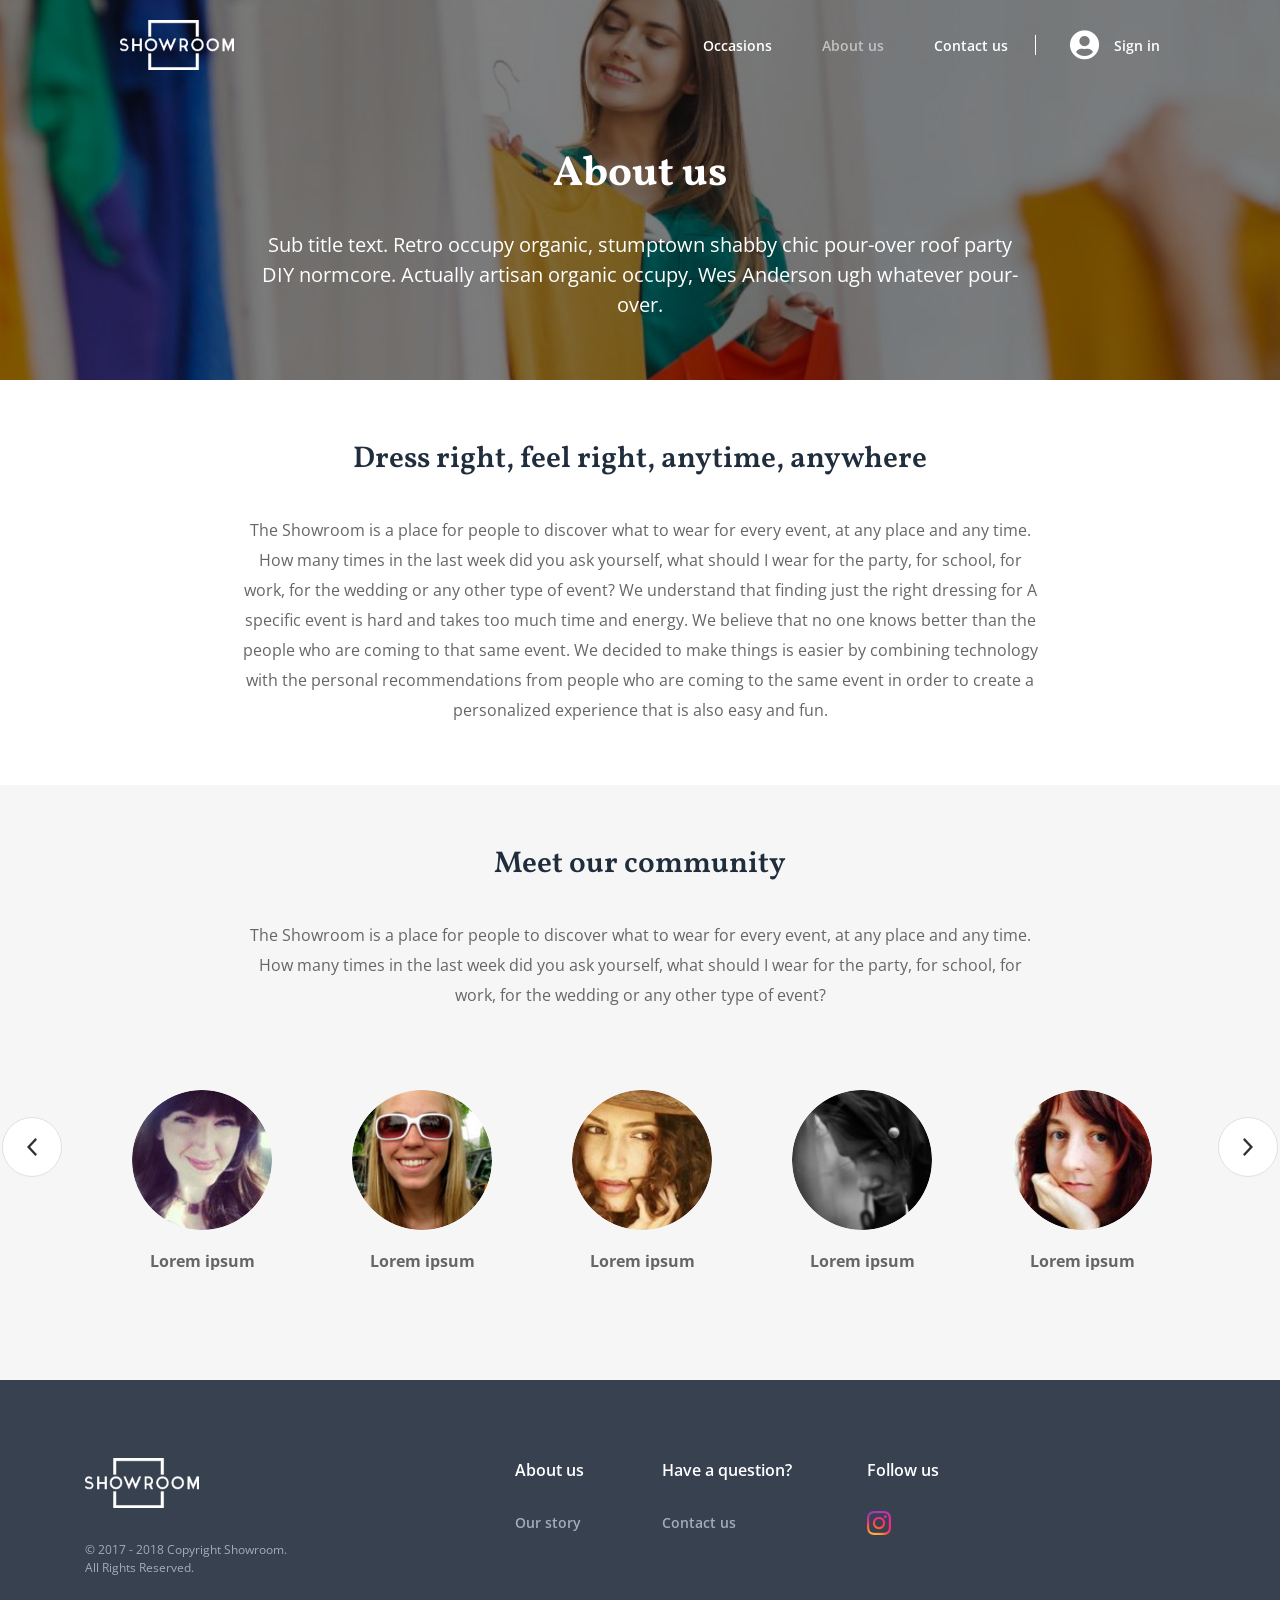
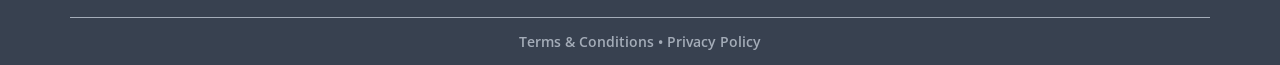
==== app/about_us.html @ cefbdde0 "sign in" ====
<!DOCTYPE html>
<html xmlns="http://www.w3.org/1999/xhtml">
<head>
	<meta http-equiv="Content-Type" content="text/html; charset=utf-8" />
	<meta name="format-detection" content="telephone=no">
	<meta name="viewport" content="width=device-width, initial-scale=1, user-scalable=no, maximum-scale=1">
	<title>Main</title>
	<meta name='description' content="" />
	<meta name="keywords" content="" />
	<link rel="icon" type="image/x-icon" href="favicon.ico" />
	<link rel="stylesheet" href="https://use.fontawesome.com/releases/v5.2.0/css/all.css" integrity="sha384-hWVjflwFxL6sNzntih27bfxkr27PmbbK/iSvJ+a4+0owXq79v+lsFkW54bOGbiDQ" crossorigin="anonymous">
	<link rel="stylesheet" type="text/css" href="css/style.css" />	
</head>
<body>


	<div class="wrapper">

		<!-- NAVBAR
        ================================================== -->
		<nav class="navbar navbar-default navbar-fixed navbar-transparent white bootsnav">
			<div class="container">
				<div class="login">
					<a href="#" data-toggle="modal" data-target="#login">
						<i class="fa fa-user-circle"></i> Sign in
					</a>
				</div>
				<div class="navbar-header">
					<button type="button" class="navbar-toggle" data-toggle="collapse" data-target="#navbar-menu">
						<i class="fas fa-bars"></i>
					</button>
					<div class="logo">
						<a href="index.html">
							<img class="logo logo-display" src="img/logo_white.png" alt="">
							<img class="logo logo-scrolled" src="img/logo_black.png" alt="">
						</a>
					</div>
				</div><!-- //.navbar-header -->
				<div class="navbar-collapse collapse" id="navbar-menu">
					<ul class="nav navbar-nav navbar-right" data-in="fadeIn" data-out="fadeOut">
						<li><a href="occasions.html">Occasions</a></li>
						<!--li><a href="#">Blog</a></li-->
						<li class="active"><a href="about_us.html">About us</a></li>
						<li><a href="#">Contact us</a></li>
					</ul>
				</div>

			</div><!--//.container -->

		</nav>


		<!-- HERO
  		================================================== -->
		<section class="hero-image" style="background-image: url(img/about_us.png);">
			<div class="container">
				<div class="row">
					<div class="col-md-12">
						<div class="page-title">About us</div>
						<div class="subtitle">Sub title text. Retro occupy organic, stumptown shabby chic pour-over roof party DIY normcore. Actually artisan organic occupy, Wes Anderson ugh whatever pour-over.</div>
					</div>
				</div><!-- row -->
			</div><!-- container -->
		</section>


		<!-- PLAIN TEXT
  		================================================== -->
		<section class="text-section bg-w">

			<div class="container">
				<div class="row">
					<div class="col-sm-12">
						<div class="section-wrapper">

							<h2 class="section-title">
								Dress right, feel right, anytime, anywhere
							</h2>
							<div class="section-content">
								<p>The Showroom is a place for people to discover what to wear for every event, at any place and any time. How many times in the last week did you ask yourself, what should I wear for the party, for school, for work, for the wedding or any other type of event? We understand that finding just the right dressing for A specific event is hard and takes too much time and energy. We believe that no one knows better than the people who are coming to that same event. We decided to make things is easier by combining technology with the personal recommendations from people who are coming to the same event in order to create a personalized experience that is also easy and fun. </p>
							</div>
						</div><!-- //.section-wrapper -->
					</div>
				</div><!-- row -->
			</div><!-- container -->

		</section>


		<!-- COMMUNITY
  		================================================== -->
		<section class="community-section">

			<div class="container">
				<div class="row">
					<div class="col-sm-12">
						<div class="section-wrapper">

							<h2 class="section-title">
								Meet our community
							</h2>
							<div class="section-content">
								<div class="text-block">The Showroom is a place for people to discover what to wear for every event, at any place and any time. How many times in the last week did you ask yourself, what should I wear for the party, for school, for work, for the wedding or any other type of event?</div>
								<div class="community-slider">
									<div>
										<div class="community-image">
											<a href="#"><img src="img/1@2x.jpg" alt="" /></a>
										</div>
										<div class="community-title"><a href="#">Lorem ipsum</a></div>
									</div>

									<div>
										<div class="community-image">
											<a href="#"><img src="img/2@2x.jpg" alt="" /></a>
										</div>
										<div class="community-title"><a href="#">Lorem ipsum</a></div>
									</div>

									<div>
										<div class="community-image">
											<a href="#"><img src="img/3@2x.jpg" alt="" /></a>
										</div>
										<div class="community-title"><a href="#">Lorem ipsum</a></div>
									</div>

									<div>
										<div class="community-image">
											<a href="#"><img src="img/4@2x.jpg" alt="" /></a>
										</div>
										<div class="community-title"><a href="#">Lorem ipsum</a></div>
									</div>

									<div>
										<div class="community-image">
											<a href="#"><img src="img/5@2x.jpg" alt="" /></a>
										</div>
										<div class="community-title"><a href="#">Lorem ipsum</a></div>
									</div>

									<div>
										<div class="community-image">
											<a href="#"><img src="img/5@2x.jpg" alt="" /></a>
										</div>
										<div class="community-title"><a href="#">Lorem ipsum</a></div>
									</div>

								</div><!-- //.community-slider -->
							</div><!-- //.section-content -->
						</div><!-- //.section-wrapper -->
					</div>
				</div><!-- row -->
			</div><!-- container -->

		</section>



		<footer>
			<div class="footer-main">
				<div class="container">
					<div class="row">
						<div class="col-xs-12 col-md-4">
							<div class="widget wrapper">
								<div class="logo">
									<a href="index.html">
										<img class="logo" src="img/logo_white.png" alt="">
									</a>
								</div>
								<div class="footer-copyright">
									© 2017 - 2018 Copyright Showroom.<br />
									All Rights Reserved.
								</div>
							</div>
						</div>

						<div class="col-xs-6 col-md-2">
							<div class="widget widget-links">
								<div class="widget-title">About us</div>
								<ul>
									<li><a href="#">Our story</a></li>
									<!--li><a href="#">Blog</a></li-->
								</ul>
							</div>
						</div>

						<div class="col-xs-6 col-md-3">
							<div class="widget widget-links">
								<div class="widget-title">Have a question?</div>
								<ul>
									<li><a href="#">Contact us</a></li>
								</ul>
							</div>
						</div>

						<!--div class="col-xs-6 col-md-3">
							<div class="widget widget-links">
								<div class="widget-title">Partner with us</div>
								<ul>
									<li><a href="#">Production professionals</a></li>
									<li><a href="#">Fashion Influencers</a></li>
								</ul>
							</div>
						</div-->

						<div class="col-xs-6 col-md-2">
							<div class="widget">
								<div class="widget-title">Follow us</div>
								<div class="social">
									<a href="https://www.instagram.com/theshowroomofficial" class="instagram" title="Instagram" target="_blank"></a>
								</div>
							</div>
						</div>

					</div><!-- //.row -->
				</div><!-- //.container -->
			</div><!-- //.footer-main -->

			<div class="footer-lower">
				<div class="container">
					<div class="row">
						<a href="#">Terms & Conditions</a>  •  <a href="#">Privacy Policy</a>
					</div>
				</div>
			</div><!-- //.footer-copyright -->

		</footer>


	</div><!--//.wrapper -->



	<div class="modal fade" id="login" tabindex="-1" role="dialog" aria-labelledby="myModalLabel">
		<div class="modal-dialog" role="document">
			<div class="modal-content">
				<div class="modal-header">
					<button type="button" class="close" data-dismiss="modal" aria-label="Close"><span aria-hidden="true">&times;</span></button>
					<img class="logo" src="img/logo_black.png" alt="">
				</div>
				<div class="modal-body">
					<div class="modal-title">Sign in Showroom</div>
					<div class="social-links">
						<a href="#" class="social-login btn-instagram">
							<span class="social-icon"></span>
							Continue with Instagram
							<!--span class="user-avatar">
								<img alt="" src="https://www.shareicon.net/avatar-male-person-user-old-mature-man-106425/data/128x128/2015/09/24/106425_man_512x512.png" />
							</span-->
						</a>
						<a href="#" class="social-login btn-facebook">
							<span class="social-icon"><i class="fab fa-facebook-square"></i></span>
							Continue with Facebook
							<!--span class="user-avatar">
								<img alt="" src="https://www.shareicon.net/avatar-male-person-user-old-mature-man-106425/data/128x128/2015/09/24/106425_man_512x512.png" />
							</span-->
						</a>
						<a href="#" class="social-login btn-google">
							<span class="social-icon"></span>
							Continue with Google
							<!--span class="user-avatar">

							</span-->
						</a>
					</div>
				</div>
				<div class="modal-footer">
					By logging in I agree to Showroom <a href="#">Terms of Service</a> & <a href="#">Privacy Policy</a>
				</div>
			</div><!-- //.modal-content -->
		</div><!-- //.modal-dialog -->
	</div><!-- //.modal -->









	<script src="js/components/jquery.min.js"></script>


	<!--== Javascript Plugins ==-->
	<script src="js/components/bootsnav.js" ></script>
	<script src="js/components/plugins.js"></script>

	<!--
	<script src="js/components/master.js"></script>
	<script src="js/components/smoothscroll.js"></script>
	<script src="js/components/jquery.fancybox.js" ></script>
	<script src="js/components/jquery.formstyler.js" ></script>
	<script src="js/components/slick.js" ></script>
	<script src="js/components/jquery.mCustomScrollbar.js" ></script>
	-->
	<script src="js/custom.js" ></script>
</body>
</html>
---- app/css/style.css ----
/* colors */
/* main variables */
/*! Bootstrap v3.3.5 (http://getbootstrap.com) Copyright 2011-2015 Twitter, Inc. Licensed under MIT (https://github.com/twbs/bootstrap/blob/master/LICENSE) */
/*! Generated using the Bootstrap Customizer (http://getbootstrap.com/customize/?id=e038e098e002ebaab11e) Config saved to config.json and https://gist.github.com/e038e098e002ebaab11e */
/*! Bootstrap v3.3.5 (http://getbootstrap.com) Copyright 2011-2015 Twitter, Inc. Licensed under MIT (https://github.com/twbs/bootstrap/blob/master/LICENSE) */
/*! normalize.css v3.0.3 | MIT License | github.com/necolas/normalize.css */
@import url("https://fonts.googleapis.com/css?family=Open+Sans:400,600,700|Roboto:400,500|Vollkorn:400,600,700");
html { font-family: sans-serif; -ms-text-size-adjust: 100%; -webkit-text-size-adjust: 100%; }

body { margin: 0; }

article, aside, details, figcaption, figure, footer, header, hgroup, main, menu, nav, section, summary { display: block; }

audio, canvas, progress, video { display: inline-block; vertical-align: baseline; }

audio:not([controls]) { display: none; height: 0; }

[hidden], template { display: none; }

a { background-color: transparent; }

a:active, a:hover { outline: 0; }

abbr[title] { border-bottom: 1px dotted; }

b, strong { font-weight: bold; }

dfn { font-style: italic; }

h1 { font-size: 2em; margin: 0.67em 0; }

mark { background: #ff0; color: #000; }

small { font-size: 80%; }

sub, sup { font-size: 75%; line-height: 0; position: relative; vertical-align: baseline; }

sup { top: -0.5em; }

sub { bottom: -0.25em; }

img { border: 0; }

svg:not(:root) { overflow: hidden; }

figure { margin: 1em 40px; }

hr { box-sizing: content-box; height: 0; }

pre { overflow: auto; }

code, kbd, pre, samp { font-family: monospace, monospace; font-size: 1em; }

button, input, optgroup, select, textarea { color: inherit; font: inherit; margin: 0; }

button { overflow: visible; }

button, select { text-transform: none; }

button, html input[type="button"], input[type="reset"], input[type="submit"] { -webkit-appearance: button; cursor: pointer; }

button[disabled], html input[disabled] { cursor: default; }

button::-moz-focus-inner, input::-moz-focus-inner { border: 0; padding: 0; }

input { line-height: normal; }

input[type="checkbox"], input[type="radio"] { box-sizing: border-box; padding: 0; }

input[type="number"]::-webkit-inner-spin-button, input[type="number"]::-webkit-outer-spin-button { height: auto; }

input[type="search"] { -webkit-appearance: textfield; box-sizing: content-box; }

input[type="search"]::-webkit-search-cancel-button, input[type="search"]::-webkit-search-decoration { -webkit-appearance: none; }

fieldset { border: 1px solid #c0c0c0; margin: 0 2px; padding: 0.35em 0.625em 0.75em; }

legend { border: 0; padding: 0; }

textarea { overflow: auto; }

optgroup { font-weight: bold; }

table { border-collapse: collapse; border-spacing: 0; }

td, th { padding: 0; }

/*! Source: https://github.com/h5bp/html5-boilerplate/blob/master/src/css/main.css */
@media print { *, *:before, *:after { background: transparent !important; color: #000 !important; box-shadow: none !important; text-shadow: none !important; }
  a, a:visited { text-decoration: underline; }
  a[href]:after { content: " (" attr(href) ")"; }
  abbr[title]:after { content: " (" attr(title) ")"; }
  a[href^="#"]:after, a[href^="javascript:"]:after { content: ""; }
  pre, blockquote { border: 1px solid #999; page-break-inside: avoid; }
  thead { display: table-header-group; }
  tr, img { page-break-inside: avoid; }
  img { max-width: 100% !important; }
  p, h2, h3 { orphans: 3; widows: 3; }
  h2, h3 { page-break-after: avoid; }
  .navbar { display: none; }
  .btn > .caret, input[type="submit"] > .caret, .dropup > .btn > .caret, .dropup > input[type="submit"] > .caret { border-top-color: #000 !important; }
  .label { border: 1px solid #000; }
  .table { border-collapse: collapse !important; }
  .table td, .table th { background-color: #fff !important; }
  .table-bordered th, .table-bordered td { border: 1px solid #ddd !important; } }

@font-face { font-family: 'Glyphicons Halflings'; src: url("../fonts/glyphicons-halflings-regular.eot"); src: url("../fonts/glyphicons-halflings-regular.eot?#iefix") format("embedded-opentype"), url("../fonts/glyphicons-halflings-regular.woff2") format("woff2"), url("../fonts/glyphicons-halflings-regular.woff") format("woff"), url("../fonts/glyphicons-halflings-regular.ttf") format("truetype"), url("../fonts/glyphicons-halflings-regular.svg#glyphicons_halflingsregular") format("svg"); }

.glyphicon { position: relative; top: 1px; display: inline-block; font-family: 'Glyphicons Halflings'; font-style: normal; font-weight: normal; line-height: 1; -webkit-font-smoothing: antialiased; -moz-osx-font-smoothing: grayscale; }

.glyphicon-asterisk:before { content: "\2a"; }

.glyphicon-plus:before { content: "\2b"; }

.glyphicon-euro:before, .glyphicon-eur:before { content: "\20ac"; }

.glyphicon-minus:before { content: "\2212"; }

.glyphicon-cloud:before { content: "\2601"; }

.glyphicon-envelope:before { content: "\2709"; }

.glyphicon-pencil:before { content: "\270f"; }

.glyphicon-glass:before { content: "\e001"; }

.glyphicon-music:before { content: "\e002"; }

.glyphicon-search:before { content: "\e003"; }

.glyphicon-heart:before { content: "\e005"; }

.glyphicon-star:before { content: "\e006"; }

.glyphicon-star-empty:before { content: "\e007"; }

.glyphicon-user:before { content: "\e008"; }

.glyphicon-film:before { content: "\e009"; }

.glyphicon-th-large:before { content: "\e010"; }

.glyphicon-th:before { content: "\e011"; }

.glyphicon-th-list:before { content: "\e012"; }

.glyphicon-ok:before { content: "\e013"; }

.glyphicon-remove:before { content: "\e014"; }

.glyphicon-zoom-in:before { content: "\e015"; }

.glyphicon-zoom-out:before { content: "\e016"; }

.glyphicon-off:before { content: "\e017"; }

.glyphicon-signal:before { content: "\e018"; }

.glyphicon-cog:before { content: "\e019"; }

.glyphicon-trash:before { content: "\e020"; }

.glyphicon-home:before { content: "\e021"; }

.glyphicon-file:before { content: "\e022"; }

.glyphicon-time:before { content: "\e023"; }

.glyphicon-road:before { content: "\e024"; }

.glyphicon-download-alt:before { content: "\e025"; }

.glyphicon-download:before { content: "\e026"; }

.glyphicon-upload:before { content: "\e027"; }

.glyphicon-inbox:before { content: "\e028"; }

.glyphicon-play-circle:before { content: "\e029"; }

.glyphicon-repeat:before { content: "\e030"; }

.glyphicon-refresh:before { content: "\e031"; }

.glyphicon-list-alt:before { content: "\e032"; }

.glyphicon-lock:before { content: "\e033"; }

.glyphicon-flag:before { content: "\e034"; }

.glyphicon-headphones:before { content: "\e035"; }

.glyphicon-volume-off:before { content: "\e036"; }

.glyphicon-volume-down:before { content: "\e037"; }

.glyphicon-volume-up:before { content: "\e038"; }

.glyphicon-qrcode:before { content: "\e039"; }

.glyphicon-barcode:before { content: "\e040"; }

.glyphicon-tag:before { content: "\e041"; }

.glyphicon-tags:before { content: "\e042"; }

.glyphicon-book:before { content: "\e043"; }

.glyphicon-bookmark:before { content: "\e044"; }

.glyphicon-print:before { content: "\e045"; }

.glyphicon-camera:before { content: "\e046"; }

.glyphicon-font:before { content: "\e047"; }

.glyphicon-bold:before { content: "\e048"; }

.glyphicon-italic:before { content: "\e049"; }

.glyphicon-text-height:before { content: "\e050"; }

.glyphicon-text-width:before { content: "\e051"; }

.glyphicon-align-left:before { content: "\e052"; }

.glyphicon-align-center:before { content: "\e053"; }

.glyphicon-align-right:before { content: "\e054"; }

.glyphicon-align-justify:before { content: "\e055"; }

.glyphicon-list:before { content: "\e056"; }

.glyphicon-indent-left:before { content: "\e057"; }

.glyphicon-indent-right:before { content: "\e058"; }

.glyphicon-facetime-video:before { content: "\e059"; }

.glyphicon-picture:before { content: "\e060"; }

.glyphicon-map-marker:before { content: "\e062"; }

.glyphicon-adjust:before { content: "\e063"; }

.glyphicon-tint:before { content: "\e064"; }

.glyphicon-edit:before { content: "\e065"; }

.glyphicon-share:before { content: "\e066"; }

.glyphicon-check:before { content: "\e067"; }

.glyphicon-move:before { content: "\e068"; }

.glyphicon-step-backward:before { content: "\e069"; }

.glyphicon-fast-backward:before { content: "\e070"; }

.glyphicon-backward:before { content: "\e071"; }

.glyphicon-play:before { content: "\e072"; }

.glyphicon-pause:before { content: "\e073"; }

.glyphicon-stop:before { content: "\e074"; }

.glyphicon-forward:before { content: "\e075"; }

.glyphicon-fast-forward:before { content: "\e076"; }

.glyphicon-step-forward:before { content: "\e077"; }

.glyphicon-eject:before { content: "\e078"; }

.glyphicon-chevron-left:before { content: "\e079"; }

.glyphicon-chevron-right:before { content: "\e080"; }

.glyphicon-plus-sign:before { content: "\e081"; }

.glyphicon-minus-sign:before { content: "\e082"; }

.glyphicon-remove-sign:before { content: "\e083"; }

.glyphicon-ok-sign:before { content: "\e084"; }

.glyphicon-question-sign:before { content: "\e085"; }

.glyphicon-info-sign:before { content: "\e086"; }

.glyphicon-screenshot:before { content: "\e087"; }

.glyphicon-remove-circle:before { content: "\e088"; }

.glyphicon-ok-circle:before { content: "\e089"; }

.glyphicon-ban-circle:before { content: "\e090"; }

.glyphicon-arrow-left:before { content: "\e091"; }

.glyphicon-arrow-right:before { content: "\e092"; }

.glyphicon-arrow-up:before { content: "\e093"; }

.glyphicon-arrow-down:before { content: "\e094"; }

.glyphicon-share-alt:before { content: "\e095"; }

.glyphicon-resize-full:before { content: "\e096"; }

.glyphicon-resize-small:before { content: "\e097"; }

.glyphicon-exclamation-sign:before { content: "\e101"; }

.glyphicon-gift:before { content: "\e102"; }

.glyphicon-leaf:before { content: "\e103"; }

.glyphicon-fire:before { content: "\e104"; }

.glyphicon-eye-open:before { content: "\e105"; }

.glyphicon-eye-close:before { content: "\e106"; }

.glyphicon-warning-sign:before { content: "\e107"; }

.glyphicon-plane:before { content: "\e108"; }

.glyphicon-calendar:before { content: "\e109"; }

.glyphicon-random:before { content: "\e110"; }

.glyphicon-comment:before { content: "\e111"; }

.glyphicon-magnet:before { content: "\e112"; }

.glyphicon-chevron-up:before { content: "\e113"; }

.glyphicon-chevron-down:before { content: "\e114"; }

.glyphicon-retweet:before { content: "\e115"; }

.glyphicon-shopping-cart:before { content: "\e116"; }

.glyphicon-folder-close:before { content: "\e117"; }

.glyphicon-folder-open:before { content: "\e118"; }

.glyphicon-resize-vertical:before { content: "\e119"; }

.glyphicon-resize-horizontal:before { content: "\e120"; }

.glyphicon-hdd:before { content: "\e121"; }

.glyphicon-bullhorn:before { content: "\e122"; }

.glyphicon-bell:before { content: "\e123"; }

.glyphicon-certificate:before { content: "\e124"; }

.glyphicon-thumbs-up:before { content: "\e125"; }

.glyphicon-thumbs-down:before { content: "\e126"; }

.glyphicon-hand-right:before { content: "\e127"; }

.glyphicon-hand-left:before { content: "\e128"; }

.glyphicon-hand-up:before { content: "\e129"; }

.glyphicon-hand-down:before { content: "\e130"; }

.glyphicon-circle-arrow-right:before { content: "\e131"; }

.glyphicon-circle-arrow-left:before { content: "\e132"; }

.glyphicon-circle-arrow-up:before { content: "\e133"; }

.glyphicon-circle-arrow-down:before { content: "\e134"; }

.glyphicon-globe:before { content: "\e135"; }

.glyphicon-wrench:before { content: "\e136"; }

.glyphicon-tasks:before { content: "\e137"; }

.glyphicon-filter:before { content: "\e138"; }

.glyphicon-briefcase:before { content: "\e139"; }

.glyphicon-fullscreen:before { content: "\e140"; }

.glyphicon-dashboard:before { content: "\e141"; }

.glyphicon-paperclip:before { content: "\e142"; }

.glyphicon-heart-empty:before { content: "\e143"; }

.glyphicon-link:before { content: "\e144"; }

.glyphicon-phone:before { content: "\e145"; }

.glyphicon-pushpin:before { content: "\e146"; }

.glyphicon-usd:before { content: "\e148"; }

.glyphicon-gbp:before { content: "\e149"; }

.glyphicon-sort:before { content: "\e150"; }

.glyphicon-sort-by-alphabet:before { content: "\e151"; }

.glyphicon-sort-by-alphabet-alt:before { content: "\e152"; }

.glyphicon-sort-by-order:before { content: "\e153"; }

.glyphicon-sort-by-order-alt:before { content: "\e154"; }

.glyphicon-sort-by-attributes:before { content: "\e155"; }

.glyphicon-sort-by-attributes-alt:before { content: "\e156"; }

.glyphicon-unchecked:before { content: "\e157"; }

.glyphicon-expand:before { content: "\e158"; }

.glyphicon-collapse-down:before { content: "\e159"; }

.glyphicon-collapse-up:before { content: "\e160"; }

.glyphicon-log-in:before { content: "\e161"; }

.glyphicon-flash:before { content: "\e162"; }

.glyphicon-log-out:before { content: "\e163"; }

.glyphicon-new-window:before { content: "\e164"; }

.glyphicon-record:before { content: "\e165"; }

.glyphicon-save:before { content: "\e166"; }

.glyphicon-open:before { content: "\e167"; }

.glyphicon-saved:before { content: "\e168"; }

.glyphicon-import:before { content: "\e169"; }

.glyphicon-export:before { content: "\e170"; }

.glyphicon-send:before { content: "\e171"; }

.glyphicon-floppy-disk:before { content: "\e172"; }

.glyphicon-floppy-saved:before { content: "\e173"; }

.glyphicon-floppy-remove:before { content: "\e174"; }

.glyphicon-floppy-save:before { content: "\e175"; }

.glyphicon-floppy-open:before { content: "\e176"; }

.glyphicon-credit-card:before { content: "\e177"; }

.glyphicon-transfer:before { content: "\e178"; }

.glyphicon-cutlery:before { content: "\e179"; }

.glyphicon-header:before { content: "\e180"; }

.glyphicon-compressed:before { content: "\e181"; }

.glyphicon-earphone:before { content: "\e182"; }

.glyphicon-phone-alt:before { content: "\e183"; }

.glyphicon-tower:before { content: "\e184"; }

.glyphicon-stats:before { content: "\e185"; }

.glyphicon-sd-video:before { content: "\e186"; }

.glyphicon-hd-video:before { content: "\e187"; }

.glyphicon-subtitles:before { content: "\e188"; }

.glyphicon-sound-stereo:before { content: "\e189"; }

.glyphicon-sound-dolby:before { content: "\e190"; }

.glyphicon-sound-5-1:before { content: "\e191"; }

.glyphicon-sound-6-1:before { content: "\e192"; }

.glyphicon-sound-7-1:before { content: "\e193"; }

.glyphicon-copyright-mark:before { content: "\e194"; }

.glyphicon-registration-mark:before { content: "\e195"; }

.glyphicon-cloud-download:before { content: "\e197"; }

.glyphicon-cloud-upload:before { content: "\e198"; }

.glyphicon-tree-conifer:before { content: "\e199"; }

.glyphicon-tree-deciduous:before { content: "\e200"; }

.glyphicon-cd:before { content: "\e201"; }

.glyphicon-save-file:before { content: "\e202"; }

.glyphicon-open-file:before { content: "\e203"; }

.glyphicon-level-up:before { content: "\e204"; }

.glyphicon-copy:before { content: "\e205"; }

.glyphicon-paste:before { content: "\e206"; }

.glyphicon-alert:before { content: "\e209"; }

.glyphicon-equalizer:before { content: "\e210"; }

.glyphicon-king:before { content: "\e211"; }

.glyphicon-queen:before { content: "\e212"; }

.glyphicon-pawn:before { content: "\e213"; }

.glyphicon-bishop:before { content: "\e214"; }

.glyphicon-knight:before { content: "\e215"; }

.glyphicon-baby-formula:before { content: "\e216"; }

.glyphicon-tent:before { content: "\26fa"; }

.glyphicon-blackboard:before { content: "\e218"; }

.glyphicon-bed:before { content: "\e219"; }

.glyphicon-apple:before { content: "\f8ff"; }

.glyphicon-erase:before { content: "\e221"; }

.glyphicon-hourglass:before { content: "\231b"; }

.glyphicon-lamp:before { content: "\e223"; }

.glyphicon-duplicate:before { content: "\e224"; }

.glyphicon-piggy-bank:before { content: "\e225"; }

.glyphicon-scissors:before { content: "\e226"; }

.glyphicon-bitcoin:before { content: "\e227"; }

.glyphicon-btc:before { content: "\e227"; }

.glyphicon-xbt:before { content: "\e227"; }

.glyphicon-yen:before { content: "\00a5"; }

.glyphicon-jpy:before { content: "\00a5"; }

.glyphicon-ruble:before { content: "\20bd"; }

.glyphicon-rub:before { content: "\20bd"; }

.glyphicon-scale:before { content: "\e230"; }

.glyphicon-ice-lolly:before { content: "\e231"; }

.glyphicon-ice-lolly-tasted:before { content: "\e232"; }

.glyphicon-education:before { content: "\e233"; }

.glyphicon-option-horizontal:before { content: "\e234"; }

.glyphicon-option-vertical:before { content: "\e235"; }

.glyphicon-menu-hamburger:before { content: "\e236"; }

.glyphicon-modal-window:before { content: "\e237"; }

.glyphicon-oil:before { content: "\e238"; }

.glyphicon-grain:before { content: "\e239"; }

.glyphicon-sunglasses:before { content: "\e240"; }

.glyphicon-text-size:before { content: "\e241"; }

.glyphicon-text-color:before { content: "\e242"; }

.glyphicon-text-background:before { content: "\e243"; }

.glyphicon-object-align-top:before { content: "\e244"; }

.glyphicon-object-align-bottom:before { content: "\e245"; }

.glyphicon-object-align-horizontal:before { content: "\e246"; }

.glyphicon-object-align-left:before { content: "\e247"; }

.glyphicon-object-align-vertical:before { content: "\e248"; }

.glyphicon-object-align-right:before { content: "\e249"; }

.glyphicon-triangle-right:before { content: "\e250"; }

.glyphicon-triangle-left:before { content: "\e251"; }

.glyphicon-triangle-bottom:before { content: "\e252"; }

.glyphicon-triangle-top:before { content: "\e253"; }

.glyphicon-console:before { content: "\e254"; }

.glyphicon-superscript:before { content: "\e255"; }

.glyphicon-subscript:before { content: "\e256"; }

.glyphicon-menu-left:before { content: "\e257"; }

.glyphicon-menu-right:before { content: "\e258"; }

.glyphicon-menu-down:before { content: "\e259"; }

.glyphicon-menu-up:before { content: "\e260"; }

* { box-sizing: border-box; }

*:before, *:after { box-sizing: border-box; }

html { font-size: 10px; -webkit-tap-highlight-color: transparent; }

body { font-family: "Helvetica Neue",Helvetica,Arial,sans-serif; font-size: 14px; line-height: 1.42857143; color: #333; background-color: #fff; }

input, button, select, textarea { font-family: inherit; font-size: inherit; line-height: inherit; }

a { color: #337ab7; text-decoration: none; }

a:hover, a:focus { color: #23527c; text-decoration: underline; }

a:focus { outline: thin dotted; outline: 5px auto -webkit-focus-ring-color; outline-offset: -2px; }

figure { margin: 0; }

img { vertical-align: middle; }

.img-responsive, .thumbnail > img, .thumbnail a > img, .carousel-inner > .item > img, .carousel-inner > .item > a > img { display: block; max-width: 100%; height: auto; }

.img-rounded { border-radius: 6px; }

.img-thumbnail { padding: 4px; line-height: 1.42857143; background-color: #fff; border: 1px solid #ddd; border-radius: 4px; -webkit-transition: all .2s ease-in-out; transition: all .2s ease-in-out; display: inline-block; max-width: 100%; height: auto; }

.img-circle { border-radius: 50%; }

hr { margin-top: 20px; margin-bottom: 20px; border: 0; border-top: 1px solid #eee; }

.sr-only { position: absolute; width: 1px; height: 1px; margin: -1px; padding: 0; overflow: hidden; clip: rect(0, 0, 0, 0); border: 0; }

.sr-only-focusable:active, .sr-only-focusable:focus { position: static; width: auto; height: auto; margin: 0; overflow: visible; clip: auto; }

[role="button"] { cursor: pointer; }

h1, h2, h3, h4, h5, h6, .h1, .h2, .h3, .h4, .h5, .h6 { font-family: inherit; font-weight: 500; line-height: 1.1; color: inherit; }

h1 small, h2 small, h3 small, h4 small, h5 small, h6 small, .h1 small, .h2 small, .h3 small, .h4 small, .h5 small, .h6 small, h1 .small, h2 .small, h3 .small, h4 .small, h5 .small, h6 .small, .h1 .small, .h2 .small, .h3 .small, .h4 .small, .h5 .small, .h6 .small { font-weight: normal; line-height: 1; color: #777; }

h1, .h1, h2, .h2, h3, .h3 { margin-top: 20px; margin-bottom: 10px; }

h1 small, .h1 small, h2 small, .h2 small, h3 small, .h3 small, h1 .small, .h1 .small, h2 .small, .h2 .small, h3 .small, .h3 .small { font-size: 65%; }

h4, .h4, h5, .h5, h6, .h6 { margin-top: 10px; margin-bottom: 10px; }

h4 small, .h4 small, h5 small, .h5 small, h6 small, .h6 small, h4 .small, .h4 .small, h5 .small, .h5 .small, h6 .small, .h6 .small { font-size: 75%; }

h1, .h1 { font-size: 36px; }

h2, .h2 { font-size: 30px; }

h3, .h3 { font-size: 24px; }

h4, .h4 { font-size: 18px; }

h5, .h5 { font-size: 14px; }

h6, .h6 { font-size: 12px; }

p { margin: 0 0 10px; }

.lead { margin-bottom: 20px; font-size: 16px; font-weight: 300; line-height: 1.4; }

@media (min-width: 768px) { .lead { font-size: 21px; } }

small, .small { font-size: 85%; }

mark, .mark { background-color: #fcf8e3; padding: .2em; }

.text-left { text-align: left; }

.text-right { text-align: right; }

.text-center { text-align: center; }

.text-justify { text-align: justify; }

.text-nowrap { white-space: nowrap; }

.text-lowercase { text-transform: lowercase; }

.text-uppercase { text-transform: uppercase; }

.text-capitalize { text-transform: capitalize; }

.text-muted { color: #777; }

.text-primary { color: #337ab7; }

a.text-primary:hover, a.text-primary:focus { color: #286090; }

.text-success { color: #3c763d; }

a.text-success:hover, a.text-success:focus { color: #2b542c; }

.text-info { color: #31708f; }

a.text-info:hover, a.text-info:focus { color: #245269; }

.text-warning { color: #8a6d3b; }

a.text-warning:hover, a.text-warning:focus { color: #66512c; }

.text-danger { color: #a94442; }

a.text-danger:hover, a.text-danger:focus { color: #843534; }

.bg-primary { color: #fff; background-color: #337ab7; }

a.bg-primary:hover, a.bg-primary:focus { background-color: #286090; }

.bg-success { background-color: #dff0d8; }

a.bg-success:hover, a.bg-success:focus { background-color: #c1e2b3; }

.bg-info { background-color: #d9edf7; }

a.bg-info:hover, a.bg-info:focus { background-color: #afd9ee; }

.bg-warning { background-color: #fcf8e3; }

a.bg-warning:hover, a.bg-warning:focus { background-color: #f7ecb5; }

.bg-danger { background-color: #f2dede; }

a.bg-danger:hover, a.bg-danger:focus { background-color: #e4b9b9; }

.page-header { padding-bottom: 9px; margin: 40px 0 20px; border-bottom: 1px solid #eee; }

ul, ol { margin-top: 0; margin-bottom: 10px; }

ul ul, ol ul, ul ol, ol ol { margin-bottom: 0; }

.list-unstyled { padding-left: 0; list-style: none; }

.list-inline { padding-left: 0; list-style: none; margin-left: -5px; }

.list-inline > li { display: inline-block; padding-left: 5px; padding-right: 5px; }

dl { margin-top: 0; margin-bottom: 20px; }

dt, dd { line-height: 1.42857143; }

dt { font-weight: bold; }

dd { margin-left: 0; }

@media (min-width: 768px) { .dl-horizontal dt { float: left; width: 160px; clear: left; text-align: right; overflow: hidden; text-overflow: ellipsis; white-space: nowrap; }
  .dl-horizontal dd { margin-left: 180px; } }

abbr[title], abbr[data-original-title] { cursor: help; border-bottom: 1px dotted #777; }

.initialism { font-size: 90%; text-transform: uppercase; }

blockquote { padding: 10px 20px; margin: 0 0 20px; font-size: 17.5px; border-left: 5px solid #eee; }

blockquote p:last-child, blockquote ul:last-child, blockquote ol:last-child { margin-bottom: 0; }

blockquote footer, blockquote small, blockquote .small { display: block; font-size: 80%; line-height: 1.42857143; color: #777; }

blockquote footer:before, blockquote small:before, blockquote .small:before { content: '\2014 \00A0'; }

.blockquote-reverse, blockquote.pull-right { padding-right: 15px; padding-left: 0; border-right: 5px solid #eee; border-left: 0; text-align: right; }

.blockquote-reverse footer:before, blockquote.pull-right footer:before, .blockquote-reverse small:before, blockquote.pull-right small:before, .blockquote-reverse .small:before, blockquote.pull-right .small:before { content: ''; }

.blockquote-reverse footer:after, blockquote.pull-right footer:after, .blockquote-reverse small:after, blockquote.pull-right small:after, .blockquote-reverse .small:after, blockquote.pull-right .small:after { content: '\00A0 \2014'; }

address { margin-bottom: 20px; font-style: normal; line-height: 1.42857143; }

code, kbd, pre, samp { font-family: Menlo,Monaco,Consolas,"Courier New",monospace; }

code { padding: 2px 4px; font-size: 90%; color: #c7254e; background-color: #f9f2f4; border-radius: 4px; }

kbd { padding: 2px 4px; font-size: 90%; color: #fff; background-color: #333; border-radius: 3px; box-shadow: inset 0 -1px 0 rgba(0, 0, 0, 0.25); }

kbd kbd { padding: 0; font-size: 100%; font-weight: bold; box-shadow: none; }

pre { display: block; padding: 9.5px; margin: 0 0 10px; font-size: 13px; line-height: 1.42857143; word-break: break-all; word-wrap: break-word; color: #333; background-color: #f5f5f5; border: 1px solid #ccc; border-radius: 4px; }

pre code { padding: 0; font-size: inherit; color: inherit; white-space: pre-wrap; background-color: transparent; border-radius: 0; }

.pre-scrollable { max-height: 340px; overflow-y: scroll; }

.container { margin-right: auto; margin-left: auto; padding-left: 15px; padding-right: 15px; }

@media (min-width: 768px) { .container { width: 750px; } }

@media (min-width: 992px) { .container { width: 970px; } }

@media (min-width: 1200px) { .container { width: 1170px; } }

.container-fluid { margin-right: auto; margin-left: auto; padding-left: 15px; padding-right: 15px; }

.row { margin-left: -15px; margin-right: -15px; }

.col-xs-1, .col-sm-1, .col-md-1, .col-lg-1, .col-xs-2, .col-sm-2, .col-md-2, .col-lg-2, .col-xs-3, .col-sm-3, .col-md-3, .col-lg-3, .col-xs-4, .col-sm-4, .col-md-4, .col-lg-4, .col-xs-5, .col-sm-5, .col-md-5, .col-lg-5, .col-xs-6, .col-sm-6, .col-md-6, .col-lg-6, .col-xs-7, .col-sm-7, .col-md-7, .col-lg-7, .col-xs-8, .col-sm-8, .col-md-8, .col-lg-8, .col-xs-9, .col-sm-9, .col-md-9, .col-lg-9, .col-xs-10, .col-sm-10, .col-md-10, .col-lg-10, .col-xs-11, .col-sm-11, .col-md-11, .col-lg-11, .col-xs-12, .col-sm-12, .col-md-12, .col-lg-12 { position: relative; min-height: 1px; padding-left: 15px; padding-right: 15px; }

.col-xs-1, .col-xs-2, .col-xs-3, .col-xs-4, .col-xs-5, .col-xs-6, .col-xs-7, .col-xs-8, .col-xs-9, .col-xs-10, .col-xs-11, .col-xs-12 { float: left; }

.col-xs-12 { width: 100%; }

.col-xs-11 { width: 91.66666667%; }

.col-xs-10 { width: 83.33333333%; }

.col-xs-9 { width: 75%; }

.col-xs-8 { width: 66.66666667%; }

.col-xs-7 { width: 58.33333333%; }

.col-xs-6 { width: 50%; }

.col-xs-5 { width: 41.66666667%; }

.col-xs-4 { width: 33.33333333%; }

.col-xs-3 { width: 25%; }

.col-xs-2 { width: 16.66666667%; }

.col-xs-1 { width: 8.33333333%; }

.col-xs-pull-12 { right: 100%; }

.col-xs-pull-11 { right: 91.66666667%; }

.col-xs-pull-10 { right: 83.33333333%; }

.col-xs-pull-9 { right: 75%; }

.col-xs-pull-8 { right: 66.66666667%; }

.col-xs-pull-7 { right: 58.33333333%; }

.col-xs-pull-6 { right: 50%; }

.col-xs-pull-5 { right: 41.66666667%; }

.col-xs-pull-4 { right: 33.33333333%; }

.col-xs-pull-3 { right: 25%; }

.col-xs-pull-2 { right: 16.66666667%; }

.col-xs-pull-1 { right: 8.33333333%; }

.col-xs-pull-0 { right: auto; }

.col-xs-push-12 { left: 100%; }

.col-xs-push-11 { left: 91.66666667%; }

.col-xs-push-10 { left: 83.33333333%; }

.col-xs-push-9 { left: 75%; }

.col-xs-push-8 { left: 66.66666667%; }

.col-xs-push-7 { left: 58.33333333%; }

.col-xs-push-6 { left: 50%; }

.col-xs-push-5 { left: 41.66666667%; }

.col-xs-push-4 { left: 33.33333333%; }

.col-xs-push-3 { left: 25%; }

.col-xs-push-2 { left: 16.66666667%; }

.col-xs-push-1 { left: 8.33333333%; }

.col-xs-push-0 { left: auto; }

.col-xs-offset-12 { margin-left: 100%; }

.col-xs-offset-11 { margin-left: 91.66666667%; }

.col-xs-offset-10 { margin-left: 83.33333333%; }

.col-xs-offset-9 { margin-left: 75%; }

.col-xs-offset-8 { margin-left: 66.66666667%; }

.col-xs-offset-7 { margin-left: 58.33333333%; }

.col-xs-offset-6 { margin-left: 50%; }

.col-xs-offset-5 { margin-left: 41.66666667%; }

.col-xs-offset-4 { margin-left: 33.33333333%; }

.col-xs-offset-3 { margin-left: 25%; }

.col-xs-offset-2 { margin-left: 16.66666667%; }

.col-xs-offset-1 { margin-left: 8.33333333%; }

.col-xs-offset-0 { margin-left: 0; }

@media (min-width: 768px) { .col-sm-1, .col-sm-2, .col-sm-3, .col-sm-4, .col-sm-5, .col-sm-6, .col-sm-7, .col-sm-8, .col-sm-9, .col-sm-10, .col-sm-11, .col-sm-12 { float: left; }
  .col-sm-12 { width: 100%; }
  .col-sm-11 { width: 91.66666667%; }
  .col-sm-10 { width: 83.33333333%; }
  .col-sm-9 { width: 75%; }
  .col-sm-8 { width: 66.66666667%; }
  .col-sm-7 { width: 58.33333333%; }
  .col-sm-6 { width: 50%; }
  .col-sm-5 { width: 41.66666667%; }
  .col-sm-4 { width: 33.33333333%; }
  .col-sm-3 { width: 25%; }
  .col-sm-2 { width: 16.66666667%; }
  .col-sm-1 { width: 8.33333333%; }
  .col-sm-pull-12 { right: 100%; }
  .col-sm-pull-11 { right: 91.66666667%; }
  .col-sm-pull-10 { right: 83.33333333%; }
  .col-sm-pull-9 { right: 75%; }
  .col-sm-pull-8 { right: 66.66666667%; }
  .col-sm-pull-7 { right: 58.33333333%; }
  .col-sm-pull-6 { right: 50%; }
  .col-sm-pull-5 { right: 41.66666667%; }
  .col-sm-pull-4 { right: 33.33333333%; }
  .col-sm-pull-3 { right: 25%; }
  .col-sm-pull-2 { right: 16.66666667%; }
  .col-sm-pull-1 { right: 8.33333333%; }
  .col-sm-pull-0 { right: auto; }
  .col-sm-push-12 { left: 100%; }
  .col-sm-push-11 { left: 91.66666667%; }
  .col-sm-push-10 { left: 83.33333333%; }
  .col-sm-push-9 { left: 75%; }
  .col-sm-push-8 { left: 66.66666667%; }
  .col-sm-push-7 { left: 58.33333333%; }
  .col-sm-push-6 { left: 50%; }
  .col-sm-push-5 { left: 41.66666667%; }
  .col-sm-push-4 { left: 33.33333333%; }
  .col-sm-push-3 { left: 25%; }
  .col-sm-push-2 { left: 16.66666667%; }
  .col-sm-push-1 { left: 8.33333333%; }
  .col-sm-push-0 { left: auto; }
  .col-sm-offset-12 { margin-left: 100%; }
  .col-sm-offset-11 { margin-left: 91.66666667%; }
  .col-sm-offset-10 { margin-left: 83.33333333%; }
  .col-sm-offset-9 { margin-left: 75%; }
  .col-sm-offset-8 { margin-left: 66.66666667%; }
  .col-sm-offset-7 { margin-left: 58.33333333%; }
  .col-sm-offset-6 { margin-left: 50%; }
  .col-sm-offset-5 { margin-left: 41.66666667%; }
  .col-sm-offset-4 { margin-left: 33.33333333%; }
  .col-sm-offset-3 { margin-left: 25%; }
  .col-sm-offset-2 { margin-left: 16.66666667%; }
  .col-sm-offset-1 { margin-left: 8.33333333%; }
  .col-sm-offset-0 { margin-left: 0; } }

@media (min-width: 992px) { .col-md-1, .col-md-2, .col-md-3, .col-md-4, .col-md-5, .col-md-6, .col-md-7, .col-md-8, .col-md-9, .col-md-10, .col-md-11, .col-md-12 { float: left; }
  .col-md-12 { width: 100%; }
  .col-md-11 { width: 91.66666667%; }
  .col-md-10 { width: 83.33333333%; }
  .col-md-9 { width: 75%; }
  .col-md-8 { width: 66.66666667%; }
  .col-md-7 { width: 58.33333333%; }
  .col-md-6 { width: 50%; }
  .col-md-5 { width: 41.66666667%; }
  .col-md-4 { width: 33.33333333%; }
  .col-md-3 { width: 25%; }
  .col-md-2 { width: 16.66666667%; }
  .col-md-1 { width: 8.33333333%; }
  .col-md-pull-12 { right: 100%; }
  .col-md-pull-11 { right: 91.66666667%; }
  .col-md-pull-10 { right: 83.33333333%; }
  .col-md-pull-9 { right: 75%; }
  .col-md-pull-8 { right: 66.66666667%; }
  .col-md-pull-7 { right: 58.33333333%; }
  .col-md-pull-6 { right: 50%; }
  .col-md-pull-5 { right: 41.66666667%; }
  .col-md-pull-4 { right: 33.33333333%; }
  .col-md-pull-3 { right: 25%; }
  .col-md-pull-2 { right: 16.66666667%; }
  .col-md-pull-1 { right: 8.33333333%; }
  .col-md-pull-0 { right: auto; }
  .col-md-push-12 { left: 100%; }
  .col-md-push-11 { left: 91.66666667%; }
  .col-md-push-10 { left: 83.33333333%; }
  .col-md-push-9 { left: 75%; }
  .col-md-push-8 { left: 66.66666667%; }
  .col-md-push-7 { left: 58.33333333%; }
  .col-md-push-6 { left: 50%; }
  .col-md-push-5 { left: 41.66666667%; }
  .col-md-push-4 { left: 33.33333333%; }
  .col-md-push-3 { left: 25%; }
  .col-md-push-2 { left: 16.66666667%; }
  .col-md-push-1 { left: 8.33333333%; }
  .col-md-push-0 { left: auto; }
  .col-md-offset-12 { margin-left: 100%; }
  .col-md-offset-11 { margin-left: 91.66666667%; }
  .col-md-offset-10 { margin-left: 83.33333333%; }
  .col-md-offset-9 { margin-left: 75%; }
  .col-md-offset-8 { margin-left: 66.66666667%; }
  .col-md-offset-7 { margin-left: 58.33333333%; }
  .col-md-offset-6 { margin-left: 50%; }
  .col-md-offset-5 { margin-left: 41.66666667%; }
  .col-md-offset-4 { margin-left: 33.33333333%; }
  .col-md-offset-3 { margin-left: 25%; }
  .col-md-offset-2 { margin-left: 16.66666667%; }
  .col-md-offset-1 { margin-left: 8.33333333%; }
  .col-md-offset-0 { margin-left: 0; } }

@media (min-width: 1200px) { .col-lg-1, .col-lg-2, .col-lg-3, .col-lg-4, .col-lg-5, .col-lg-6, .col-lg-7, .col-lg-8, .col-lg-9, .col-lg-10, .col-lg-11, .col-lg-12 { float: left; }
  .col-lg-12 { width: 100%; }
  .col-lg-11 { width: 91.66666667%; }
  .col-lg-10 { width: 83.33333333%; }
  .col-lg-9 { width: 75%; }
  .col-lg-8 { width: 66.66666667%; }
  .col-lg-7 { width: 58.33333333%; }
  .col-lg-6 { width: 50%; }
  .col-lg-5 { width: 41.66666667%; }
  .col-lg-4 { width: 33.33333333%; }
  .col-lg-3 { width: 25%; }
  .col-lg-2 { width: 16.66666667%; }
  .col-lg-1 { width: 8.33333333%; }
  .col-lg-pull-12 { right: 100%; }
  .col-lg-pull-11 { right: 91.66666667%; }
  .col-lg-pull-10 { right: 83.33333333%; }
  .col-lg-pull-9 { right: 75%; }
  .col-lg-pull-8 { right: 66.66666667%; }
  .col-lg-pull-7 { right: 58.33333333%; }
  .col-lg-pull-6 { right: 50%; }
  .col-lg-pull-5 { right: 41.66666667%; }
  .col-lg-pull-4 { right: 33.33333333%; }
  .col-lg-pull-3 { right: 25%; }
  .col-lg-pull-2 { right: 16.66666667%; }
  .col-lg-pull-1 { right: 8.33333333%; }
  .col-lg-pull-0 { right: auto; }
  .col-lg-push-12 { left: 100%; }
  .col-lg-push-11 { left: 91.66666667%; }
  .col-lg-push-10 { left: 83.33333333%; }
  .col-lg-push-9 { left: 75%; }
  .col-lg-push-8 { left: 66.66666667%; }
  .col-lg-push-7 { left: 58.33333333%; }
  .col-lg-push-6 { left: 50%; }
  .col-lg-push-5 { left: 41.66666667%; }
  .col-lg-push-4 { left: 33.33333333%; }
  .col-lg-push-3 { left: 25%; }
  .col-lg-push-2 { left: 16.66666667%; }
  .col-lg-push-1 { left: 8.33333333%; }
  .col-lg-push-0 { left: auto; }
  .col-lg-offset-12 { margin-left: 100%; }
  .col-lg-offset-11 { margin-left: 91.66666667%; }
  .col-lg-offset-10 { margin-left: 83.33333333%; }
  .col-lg-offset-9 { margin-left: 75%; }
  .col-lg-offset-8 { margin-left: 66.66666667%; }
  .col-lg-offset-7 { margin-left: 58.33333333%; }
  .col-lg-offset-6 { margin-left: 50%; }
  .col-lg-offset-5 { margin-left: 41.66666667%; }
  .col-lg-offset-4 { margin-left: 33.33333333%; }
  .col-lg-offset-3 { margin-left: 25%; }
  .col-lg-offset-2 { margin-left: 16.66666667%; }
  .col-lg-offset-1 { margin-left: 8.33333333%; }
  .col-lg-offset-0 { margin-left: 0; } }

table { background-color: transparent; }

caption { padding-top: 8px; padding-bottom: 8px; color: #777; text-align: left; }

th { text-align: left; }

.table { width: 100%; max-width: 100%; margin-bottom: 20px; }

.table > thead > tr > th, .table > tbody > tr > th, .table > tfoot > tr > th, .table > thead > tr > td, .table > tbody > tr > td, .table > tfoot > tr > td { padding: 8px; line-height: 1.42857143; vertical-align: top; border-top: 1px solid #ddd; }

.table > thead > tr > th { vertical-align: bottom; border-bottom: 2px solid #ddd; }

.table > caption + thead > tr:first-child > th, .table > colgroup + thead > tr:first-child > th, .table > thead:first-child > tr:first-child > th, .table > caption + thead > tr:first-child > td, .table > colgroup + thead > tr:first-child > td, .table > thead:first-child > tr:first-child > td { border-top: 0; }

.table > tbody + tbody { border-top: 2px solid #ddd; }

.table .table { background-color: #fff; }

.table-condensed > thead > tr > th, .table-condensed > tbody > tr > th, .table-condensed > tfoot > tr > th, .table-condensed > thead > tr > td, .table-condensed > tbody > tr > td, .table-condensed > tfoot > tr > td { padding: 5px; }

.table-bordered { border: 1px solid #ddd; }

.table-bordered > thead > tr > th, .table-bordered > tbody > tr > th, .table-bordered > tfoot > tr > th, .table-bordered > thead > tr > td, .table-bordered > tbody > tr > td, .table-bordered > tfoot > tr > td { border: 1px solid #ddd; }

.table-bordered > thead > tr > th, .table-bordered > thead > tr > td { border-bottom-width: 2px; }

.table-striped > tbody > tr:nth-of-type(odd) { background-color: #f9f9f9; }

.table-hover > tbody > tr:hover { background-color: #f5f5f5; }

table col[class*="col-"] { position: static; float: none; display: table-column; }

table td[class*="col-"], table th[class*="col-"] { position: static; float: none; display: table-cell; }

.table > thead > tr > td.active, .table > tbody > tr > td.active, .table > tfoot > tr > td.active, .table > thead > tr > th.active, .table > tbody > tr > th.active, .table > tfoot > tr > th.active, .table > thead > tr.active > td, .table > tbody > tr.active > td, .table > tfoot > tr.active > td, .table > thead > tr.active > th, .table > tbody > tr.active > th, .table > tfoot > tr.active > th { background-color: #f5f5f5; }

.table-hover > tbody > tr > td.active:hover, .table-hover > tbody > tr > th.active:hover, .table-hover > tbody > tr.active:hover > td, .table-hover > tbody > tr:hover > .active, .table-hover > tbody > tr.active:hover > th { background-color: #e8e8e8; }

.table > thead > tr > td.success, .table > tbody > tr > td.success, .table > tfoot > tr > td.success, .table > thead > tr > th.success, .table > tbody > tr > th.success, .table > tfoot > tr > th.success, .table > thead > tr.success > td, .table > tbody > tr.success > td, .table > tfoot > tr.success > td, .table > thead > tr.success > th, .table > tbody > tr.success > th, .table > tfoot > tr.success > th { background-color: #dff0d8; }

.table-hover > tbody > tr > td.success:hover, .table-hover > tbody > tr > th.success:hover, .table-hover > tbody > tr.success:hover > td, .table-hover > tbody > tr:hover > .success, .table-hover > tbody > tr.success:hover > th { background-color: #d0e9c6; }

.table > thead > tr > td.info, .table > tbody > tr > td.info, .table > tfoot > tr > td.info, .table > thead > tr > th.info, .table > tbody > tr > th.info, .table > tfoot > tr > th.info, .table > thead > tr.info > td, .table > tbody > tr.info > td, .table > tfoot > tr.info > td, .table > thead > tr.info > th, .table > tbody > tr.info > th, .table > tfoot > tr.info > th { background-color: #d9edf7; }

.table-hover > tbody > tr > td.info:hover, .table-hover > tbody > tr > th.info:hover, .table-hover > tbody > tr.info:hover > td, .table-hover > tbody > tr:hover > .info, .table-hover > tbody > tr.info:hover > th { background-color: #c4e3f3; }

.table > thead > tr > td.warning, .table > tbody > tr > td.warning, .table > tfoot > tr > td.warning, .table > thead > tr > th.warning, .table > tbody > tr > th.warning, .table > tfoot > tr > th.warning, .table > thead > tr.warning > td, .table > tbody > tr.warning > td, .table > tfoot > tr.warning > td, .table > thead > tr.warning > th, .table > tbody > tr.warning > th, .table > tfoot > tr.warning > th { background-color: #fcf8e3; }

.table-hover > tbody > tr > td.warning:hover, .table-hover > tbody > tr > th.warning:hover, .table-hover > tbody > tr.warning:hover > td, .table-hover > tbody > tr:hover > .warning, .table-hover > tbody > tr.warning:hover > th { background-color: #faf2cc; }

.table > thead > tr > td.danger, .table > tbody > tr > td.danger, .table > tfoot > tr > td.danger, .table > thead > tr > th.danger, .table > tbody > tr > th.danger, .table > tfoot > tr > th.danger, .table > thead > tr.danger > td, .table > tbody > tr.danger > td, .table > tfoot > tr.danger > td, .table > thead > tr.danger > th, .table > tbody > tr.danger > th, .table > tfoot > tr.danger > th { background-color: #f2dede; }

.table-hover > tbody > tr > td.danger:hover, .table-hover > tbody > tr > th.danger:hover, .table-hover > tbody > tr.danger:hover > td, .table-hover > tbody > tr:hover > .danger, .table-hover > tbody > tr.danger:hover > th { background-color: #ebcccc; }

.table-responsive { overflow-x: auto; min-height: 0.01%; }

@media screen and (max-width: 767px) { .table-responsive { width: 100%; margin-bottom: 15px; overflow-y: hidden; -ms-overflow-style: -ms-autohiding-scrollbar; border: 1px solid #ddd; }
  .table-responsive > .table { margin-bottom: 0; }
  .table-responsive > .table > thead > tr > th, .table-responsive > .table > tbody > tr > th, .table-responsive > .table > tfoot > tr > th, .table-responsive > .table > thead > tr > td, .table-responsive > .table > tbody > tr > td, .table-responsive > .table > tfoot > tr > td { white-space: nowrap; }
  .table-responsive > .table-bordered { border: 0; }
  .table-responsive > .table-bordered > thead > tr > th:first-child, .table-responsive > .table-bordered > tbody > tr > th:first-child, .table-responsive > .table-bordered > tfoot > tr > th:first-child, .table-responsive > .table-bordered > thead > tr > td:first-child, .table-responsive > .table-bordered > tbody > tr > td:first-child, .table-responsive > .table-bordered > tfoot > tr > td:first-child { border-left: 0; }
  .table-responsive > .table-bordered > thead > tr > th:last-child, .table-responsive > .table-bordered > tbody > tr > th:last-child, .table-responsive > .table-bordered > tfoot > tr > th:last-child, .table-responsive > .table-bordered > thead > tr > td:last-child, .table-responsive > .table-bordered > tbody > tr > td:last-child, .table-responsive > .table-bordered > tfoot > tr > td:last-child { border-right: 0; }
  .table-responsive > .table-bordered > tbody > tr:last-child > th, .table-responsive > .table-bordered > tfoot > tr:last-child > th, .table-responsive > .table-bordered > tbody > tr:last-child > td, .table-responsive > .table-bordered > tfoot > tr:last-child > td { border-bottom: 0; } }

fieldset { padding: 0; margin: 0; border: 0; min-width: 0; }

legend { display: block; width: 100%; padding: 0; margin-bottom: 20px; font-size: 21px; line-height: inherit; color: #333; border: 0; border-bottom: 1px solid #e5e5e5; }

label { display: inline-block; max-width: 100%; margin-bottom: 5px; font-weight: bold; }

input[type="search"] { box-sizing: border-box; }

input[type="radio"], input[type="checkbox"] { margin: 4px 0 0; margin-top: 1px \9; line-height: normal; }

input[type="file"] { display: block; }

input[type="range"] { display: block; width: 100%; }

select[multiple], select[size] { height: auto; }

input[type="file"]:focus, input[type="radio"]:focus, input[type="checkbox"]:focus { outline: thin dotted; outline: 5px auto -webkit-focus-ring-color; outline-offset: -2px; }

output { display: block; padding-top: 7px; font-size: 14px; line-height: 1.42857143; color: #555; }

.form-control, .form-group input[type="text"], .form-group input[type="email"], textarea[class*="form-control"] { display: block; width: 100%; height: 34px; padding: 6px 12px; font-size: 14px; line-height: 1.42857143; color: #555; background-color: #fff; background-image: none; border: 1px solid #ccc; border-radius: 4px; box-shadow: inset 0 1px 1px rgba(0, 0, 0, 0.075); -webkit-transition: border-color ease-in-out .15s, -webkit-box-shadow ease-in-out .15s; -webkit-transition: border-color ease-in-out .15s, box-shadow ease-in-out .15s; transition: border-color ease-in-out .15s, box-shadow ease-in-out .15s; }

.form-control:focus, .form-group input[type="text"]:focus, .form-group input[type="email"]:focus, textarea[class*="form-control"]:focus { border-color: #66afe9; outline: 0; box-shadow: inset 0 1px 1px rgba(0, 0, 0, 0.075), 0 0 8px rgba(102, 175, 233, 0.6); }

.form-control::-moz-placeholder, .form-group input[type="text"]::-moz-placeholder, .form-group input[type="email"]::-moz-placeholder, textarea[class*="form-control"]::-moz-placeholder { color: #999; opacity: 1; }

.form-control:-ms-input-placeholder, .form-group input[type="text"]:-ms-input-placeholder, .form-group input[type="email"]:-ms-input-placeholder, textarea[class*="form-control"]:-ms-input-placeholder { color: #999; }

.form-control::-webkit-input-placeholder, .form-group input[type="text"]::-webkit-input-placeholder, .form-group input[type="email"]::-webkit-input-placeholder, textarea[class*="form-control"]::-webkit-input-placeholder { color: #999; }

.form-control[disabled], .form-group input[disabled][type="text"], .form-group input[disabled][type="email"], textarea[disabled][class*="form-control"], .form-control[readonly], .form-group input[readonly][type="text"], .form-group input[readonly][type="email"], textarea[readonly][class*="form-control"], fieldset[disabled] .form-control, fieldset[disabled] .form-group input[type="text"], .form-group fieldset[disabled] input[type="text"], fieldset[disabled] .form-group input[type="email"], .form-group fieldset[disabled] input[type="email"], fieldset[disabled] textarea[class*="form-control"] { background-color: #eee; opacity: 1; }

.form-control[disabled], .form-group input[disabled][type="text"], .form-group input[disabled][type="email"], textarea[disabled][class*="form-control"], fieldset[disabled] .form-control, fieldset[disabled] .form-group input[type="text"], .form-group fieldset[disabled] input[type="text"], fieldset[disabled] .form-group input[type="email"], .form-group fieldset[disabled] input[type="email"], fieldset[disabled] textarea[class*="form-control"] { cursor: not-allowed; }

textarea.form-control, textarea[class*="form-control"] { height: auto; }

input[type="search"] { -webkit-appearance: none; }

@media screen and (-webkit-min-device-pixel-ratio: 0) { input[type="date"].form-control, .form-group input[type="date"][type="text"], .form-group input[type="date"][type="email"], input[type="time"].form-control, .form-group input[type="time"][type="text"], .form-group input[type="time"][type="email"], input[type="datetime-local"].form-control, .form-group input[type="datetime-local"][type="text"], .form-group input[type="datetime-local"][type="email"], input[type="month"].form-control, .form-group input[type="month"][type="text"], .form-group input[type="month"][type="email"] { line-height: 34px; }
  input[type="date"].input-sm, input[type="time"].input-sm, input[type="datetime-local"].input-sm, input[type="month"].input-sm, .input-group-sm input[type="date"], .input-group-sm input[type="time"], .input-group-sm input[type="datetime-local"], .input-group-sm input[type="month"] { line-height: 30px; }
  input[type="date"].input-lg, input[type="time"].input-lg, input[type="datetime-local"].input-lg, input[type="month"].input-lg, .input-group-lg input[type="date"], .input-group-lg input[type="time"], .input-group-lg input[type="datetime-local"], .input-group-lg input[type="month"] { line-height: 46px; } }

.form-group { margin-bottom: 15px; }

.radio, .checkbox { position: relative; display: block; margin-top: 10px; margin-bottom: 10px; }

.radio label, .checkbox label { min-height: 20px; padding-left: 20px; margin-bottom: 0; font-weight: normal; cursor: pointer; }

.radio input[type="radio"], .radio-inline input[type="radio"], .checkbox input[type="checkbox"], .checkbox-inline input[type="checkbox"] { position: absolute; margin-left: -20px; margin-top: 4px \9; }

.radio + .radio, .checkbox + .checkbox { margin-top: -5px; }

.radio-inline, .checkbox-inline { position: relative; display: inline-block; padding-left: 20px; margin-bottom: 0; vertical-align: middle; font-weight: normal; cursor: pointer; }

.radio-inline + .radio-inline, .checkbox-inline + .checkbox-inline { margin-top: 0; margin-left: 10px; }

input[type="radio"][disabled], input[type="checkbox"][disabled], input[type="radio"].disabled, input[type="checkbox"].disabled, fieldset[disabled] input[type="radio"], fieldset[disabled] input[type="checkbox"] { cursor: not-allowed; }

.radio-inline.disabled, .checkbox-inline.disabled, fieldset[disabled] .radio-inline, fieldset[disabled] .checkbox-inline { cursor: not-allowed; }

.radio.disabled label, .checkbox.disabled label, fieldset[disabled] .radio label, fieldset[disabled] .checkbox label { cursor: not-allowed; }

.form-control-static { padding-top: 7px; padding-bottom: 7px; margin-bottom: 0; min-height: 34px; }

.form-control-static.input-lg, .form-control-static.input-sm { padding-left: 0; padding-right: 0; }

.input-sm { height: 30px; padding: 5px 10px; font-size: 12px; line-height: 1.5; border-radius: 3px; }

select.input-sm { height: 30px; line-height: 30px; }

textarea.input-sm, select[multiple].input-sm { height: auto; }

.form-group-sm .form-control, .form-group-sm .form-group input[type="text"], .form-group .form-group-sm input[type="text"], .form-group-sm .form-group input[type="email"], .form-group .form-group-sm input[type="email"], .form-group-sm textarea[class*="form-control"] { height: 30px; padding: 5px 10px; font-size: 12px; line-height: 1.5; border-radius: 3px; }

.form-group-sm select.form-control { height: 30px; line-height: 30px; }

.form-group-sm textarea.form-control, .form-group-sm textarea[class*="form-control"], .form-group-sm select[multiple].form-control { height: auto; }

.form-group-sm .form-control-static { height: 30px; min-height: 32px; padding: 6px 10px; font-size: 12px; line-height: 1.5; }

.input-lg { height: 46px; padding: 10px 16px; font-size: 18px; line-height: 1.3333333; border-radius: 6px; }

select.input-lg { height: 46px; line-height: 46px; }

textarea.input-lg, select[multiple].input-lg { height: auto; }

.form-group-lg .form-control, .form-group-lg .form-group input[type="text"], .form-group .form-group-lg input[type="text"], .form-group-lg .form-group input[type="email"], .form-group .form-group-lg input[type="email"], .form-group-lg textarea[class*="form-control"] { height: 46px; padding: 10px 16px; font-size: 18px; line-height: 1.3333333; border-radius: 6px; }

.form-group-lg select.form-control { height: 46px; line-height: 46px; }

.form-group-lg textarea.form-control, .form-group-lg textarea[class*="form-control"], .form-group-lg select[multiple].form-control { height: auto; }

.form-group-lg .form-control-static { height: 46px; min-height: 38px; padding: 11px 16px; font-size: 18px; line-height: 1.3333333; }

.has-feedback { position: relative; }

.has-feedback .form-control, .has-feedback .form-group input[type="text"], .form-group .has-feedback input[type="text"], .has-feedback .form-group input[type="email"], .form-group .has-feedback input[type="email"], .has-feedback textarea[class*="form-control"] { padding-right: 42.5px; }

.form-control-feedback { position: absolute; top: 0; right: 0; z-index: 2; display: block; width: 34px; height: 34px; line-height: 34px; text-align: center; pointer-events: none; }

.input-lg + .form-control-feedback, .input-group-lg + .form-control-feedback, .form-group-lg .form-control + .form-control-feedback, .form-group-lg .form-group input[type="text"] + .form-control-feedback, .form-group .form-group-lg input[type="text"] + .form-control-feedback, .form-group-lg .form-group input[type="email"] + .form-control-feedback, .form-group .form-group-lg input[type="email"] + .form-control-feedback, .form-group-lg textarea[class*="form-control"] + .form-control-feedback { width: 46px; height: 46px; line-height: 46px; }

.input-sm + .form-control-feedback, .input-group-sm + .form-control-feedback, .form-group-sm .form-control + .form-control-feedback, .form-group-sm .form-group input[type="text"] + .form-control-feedback, .form-group .form-group-sm input[type="text"] + .form-control-feedback, .form-group-sm .form-group input[type="email"] + .form-control-feedback, .form-group .form-group-sm input[type="email"] + .form-control-feedback, .form-group-sm textarea[class*="form-control"] + .form-control-feedback { width: 30px; height: 30px; line-height: 30px; }

.has-success .help-block, .has-success .control-label, .has-success .radio, .has-success .checkbox, .has-success .radio-inline, .has-success .checkbox-inline, .has-success.radio label, .has-success.checkbox label, .has-success.radio-inline label, .has-success.checkbox-inline label { color: #3c763d; }

.has-success .form-control, .has-success .form-group input[type="text"], .form-group .has-success input[type="text"], .has-success .form-group input[type="email"], .form-group .has-success input[type="email"], .has-success textarea[class*="form-control"] { border-color: #3c763d; box-shadow: inset 0 1px 1px rgba(0, 0, 0, 0.075); }

.has-success .form-control:focus, .has-success .form-group input[type="text"]:focus, .form-group .has-success input[type="text"]:focus, .has-success .form-group input[type="email"]:focus, .form-group .has-success input[type="email"]:focus, .has-success textarea[class*="form-control"]:focus { border-color: #2b542c; box-shadow: inset 0 1px 1px rgba(0, 0, 0, 0.075), 0 0 6px #67b168; }

.has-success .input-group-addon { color: #3c763d; border-color: #3c763d; background-color: #dff0d8; }

.has-success .form-control-feedback { color: #3c763d; }

.has-warning .help-block, .has-warning .control-label, .has-warning .radio, .has-warning .checkbox, .has-warning .radio-inline, .has-warning .checkbox-inline, .has-warning.radio label, .has-warning.checkbox label, .has-warning.radio-inline label, .has-warning.checkbox-inline label { color: #8a6d3b; }

.has-warning .form-control, .has-warning .form-group input[type="text"], .form-group .has-warning input[type="text"], .has-warning .form-group input[type="email"], .form-group .has-warning input[type="email"], .has-warning textarea[class*="form-control"] { border-color: #8a6d3b; box-shadow: inset 0 1px 1px rgba(0, 0, 0, 0.075); }

.has-warning .form-control:focus, .has-warning .form-group input[type="text"]:focus, .form-group .has-warning input[type="text"]:focus, .has-warning .form-group input[type="email"]:focus, .form-group .has-warning input[type="email"]:focus, .has-warning textarea[class*="form-control"]:focus { border-color: #66512c; box-shadow: inset 0 1px 1px rgba(0, 0, 0, 0.075), 0 0 6px #c0a16b; }

.has-warning .input-group-addon { color: #8a6d3b; border-color: #8a6d3b; background-color: #fcf8e3; }

.has-warning .form-control-feedback { color: #8a6d3b; }

.has-error .help-block, .has-error .control-label, .has-error .radio, .has-error .checkbox, .has-error .radio-inline, .has-error .checkbox-inline, .has-error.radio label, .has-error.checkbox label, .has-error.radio-inline label, .has-error.checkbox-inline label { color: #a94442; }

.has-error .form-control, .has-error .form-group input[type="text"], .form-group .has-error input[type="text"], .has-error .form-group input[type="email"], .form-group .has-error input[type="email"], .has-error textarea[class*="form-control"] { border-color: #a94442; box-shadow: inset 0 1px 1px rgba(0, 0, 0, 0.075); }

.has-error .form-control:focus, .has-error .form-group input[type="text"]:focus, .form-group .has-error input[type="text"]:focus, .has-error .form-group input[type="email"]:focus, .form-group .has-error input[type="email"]:focus, .has-error textarea[class*="form-control"]:focus { border-color: #843534; box-shadow: inset 0 1px 1px rgba(0, 0, 0, 0.075), 0 0 6px #ce8483; }

.has-error .input-group-addon { color: #a94442; border-color: #a94442; background-color: #f2dede; }

.has-error .form-control-feedback { color: #a94442; }

.has-feedback label ~ .form-control-feedback { top: 25px; }

.has-feedback label.sr-only ~ .form-control-feedback { top: 0; }

.help-block { display: block; margin-top: 5px; margin-bottom: 10px; color: #737373; }

@media (min-width: 768px) { .form-inline .form-group { display: inline-block; margin-bottom: 0; vertical-align: middle; }
  .form-inline .form-control, .form-inline .form-group input[type="text"], .form-group .form-inline input[type="text"], .form-inline .form-group input[type="email"], .form-group .form-inline input[type="email"], .form-inline textarea[class*="form-control"] { display: inline-block; width: auto; vertical-align: middle; }
  .form-inline .form-control-static { display: inline-block; }
  .form-inline .input-group { display: inline-table; vertical-align: middle; }
  .form-inline .input-group .input-group-addon, .form-inline .input-group .input-group-btn, .form-inline .input-group .form-control, .form-inline .input-group .form-group input[type="text"], .form-group .form-inline .input-group input[type="text"], .form-inline .input-group .form-group input[type="email"], .form-group .form-inline .input-group input[type="email"], .form-inline .input-group textarea[class*="form-control"] { width: auto; }
  .form-inline .input-group > .form-control, .form-inline .form-group .input-group > input[type="text"], .form-group .form-inline .input-group > input[type="text"], .form-inline .form-group .input-group > input[type="email"], .form-group .form-inline .input-group > input[type="email"], .form-inline .input-group > textarea[class*="form-control"] { width: 100%; }
  .form-inline .control-label { margin-bottom: 0; vertical-align: middle; }
  .form-inline .radio, .form-inline .checkbox { display: inline-block; margin-top: 0; margin-bottom: 0; vertical-align: middle; }
  .form-inline .radio label, .form-inline .checkbox label { padding-left: 0; }
  .form-inline .radio input[type="radio"], .form-inline .checkbox input[type="checkbox"] { position: relative; margin-left: 0; }
  .form-inline .has-feedback .form-control-feedback { top: 0; } }

.form-horizontal .radio, .form-horizontal .checkbox, .form-horizontal .radio-inline, .form-horizontal .checkbox-inline { margin-top: 0; margin-bottom: 0; padding-top: 7px; }

.form-horizontal .radio, .form-horizontal .checkbox { min-height: 27px; }

.form-horizontal .form-group { margin-left: -15px; margin-right: -15px; }

@media (min-width: 768px) { .form-horizontal .control-label { text-align: right; margin-bottom: 0; padding-top: 7px; } }

.form-horizontal .has-feedback .form-control-feedback { right: 15px; }

@media (min-width: 768px) { .form-horizontal .form-group-lg .control-label { padding-top: 14.333333px; font-size: 18px; } }

@media (min-width: 768px) { .form-horizontal .form-group-sm .control-label { padding-top: 6px; font-size: 12px; } }

.btn, input[type="submit"] { display: inline-block; margin-bottom: 0; font-weight: normal; text-align: center; vertical-align: middle; -ms-touch-action: manipulation; touch-action: manipulation; cursor: pointer; background-image: none; border: 1px solid transparent; white-space: nowrap; padding: 6px 12px; font-size: 14px; line-height: 1.42857143; border-radius: 4px; -webkit-user-select: none; -moz-user-select: none; -ms-user-select: none; user-select: none; }

.btn:focus, input[type="submit"]:focus, .btn:active:focus, input[type="submit"]:active:focus, .btn.active:focus, input.active[type="submit"]:focus, .btn.focus, input.focus[type="submit"], .btn:active.focus, input[type="submit"]:active.focus, .btn.active.focus, input.active.focus[type="submit"] { outline: thin dotted; outline: 5px auto -webkit-focus-ring-color; outline-offset: -2px; }

.btn:hover, input[type="submit"]:hover, .btn:focus, input[type="submit"]:focus, .btn.focus, input.focus[type="submit"] { color: #333; text-decoration: none; }

.btn:active, input[type="submit"]:active, .btn.active, input.active[type="submit"] { outline: 0; background-image: none; box-shadow: inset 0 3px 5px rgba(0, 0, 0, 0.125); }

.btn.disabled, input.disabled[type="submit"], .btn[disabled], input[disabled][type="submit"], fieldset[disabled] .btn, fieldset[disabled] input[type="submit"] { cursor: not-allowed; opacity: .65; filter: alpha(opacity=65); box-shadow: none; }

a.btn.disabled, fieldset[disabled] a.btn { pointer-events: none; }

.btn-default { color: #333; background-color: #fff; border-color: #ccc; }

.btn-default:focus, .btn-default.focus { color: #333; background-color: #e6e6e6; border-color: #8c8c8c; }

.btn-default:hover { color: #333; background-color: #e6e6e6; border-color: #adadad; }

.btn-default:active, .btn-default.active, .open > .dropdown-toggle.btn-default { color: #333; background-color: #e6e6e6; border-color: #adadad; }

.btn-default:active:hover, .btn-default.active:hover, .open > .dropdown-toggle.btn-default:hover, .btn-default:active:focus, .btn-default.active:focus, .open > .dropdown-toggle.btn-default:focus, .btn-default:active.focus, .btn-default.active.focus, .open > .dropdown-toggle.btn-default.focus { color: #333; background-color: #d4d4d4; border-color: #8c8c8c; }

.btn-default:active, .btn-default.active, .open > .dropdown-toggle.btn-default { background-image: none; }

.btn-default.disabled, .btn-default[disabled], fieldset[disabled] .btn-default, .btn-default.disabled:hover, .btn-default[disabled]:hover, fieldset[disabled] .btn-default:hover, .btn-default.disabled:focus, .btn-default[disabled]:focus, fieldset[disabled] .btn-default:focus, .btn-default.disabled.focus, .btn-default[disabled].focus, fieldset[disabled] .btn-default.focus, .btn-default.disabled:active, .btn-default[disabled]:active, fieldset[disabled] .btn-default:active, .btn-default.disabled.active, .btn-default[disabled].active, fieldset[disabled] .btn-default.active { background-color: #fff; border-color: #ccc; }

.btn-default .badge { color: #fff; background-color: #333; }

.btn-primary { color: #fff; background-color: #337ab7; border-color: #2e6da4; }

.btn-primary:focus, .btn-primary.focus { color: #fff; background-color: #286090; border-color: #122b40; }

.btn-primary:hover { color: #fff; background-color: #286090; border-color: #204d74; }

.btn-primary:active, .btn-primary.active, .open > .dropdown-toggle.btn-primary { color: #fff; background-color: #286090; border-color: #204d74; }

.btn-primary:active:hover, .btn-primary.active:hover, .open > .dropdown-toggle.btn-primary:hover, .btn-primary:active:focus, .btn-primary.active:focus, .open > .dropdown-toggle.btn-primary:focus, .btn-primary:active.focus, .btn-primary.active.focus, .open > .dropdown-toggle.btn-primary.focus { color: #fff; background-color: #204d74; border-color: #122b40; }

.btn-primary:active, .btn-primary.active, .open > .dropdown-toggle.btn-primary { background-image: none; }

.btn-primary.disabled, .btn-primary[disabled], fieldset[disabled] .btn-primary, .btn-primary.disabled:hover, .btn-primary[disabled]:hover, fieldset[disabled] .btn-primary:hover, .btn-primary.disabled:focus, .btn-primary[disabled]:focus, fieldset[disabled] .btn-primary:focus, .btn-primary.disabled.focus, .btn-primary[disabled].focus, fieldset[disabled] .btn-primary.focus, .btn-primary.disabled:active, .btn-primary[disabled]:active, fieldset[disabled] .btn-primary:active, .btn-primary.disabled.active, .btn-primary[disabled].active, fieldset[disabled] .btn-primary.active { background-color: #337ab7; border-color: #2e6da4; }

.btn-primary .badge { color: #337ab7; background-color: #fff; }

.btn-success { color: #fff; background-color: #5cb85c; border-color: #4cae4c; }

.btn-success:focus, .btn-success.focus { color: #fff; background-color: #449d44; border-color: #255625; }

.btn-success:hover { color: #fff; background-color: #449d44; border-color: #398439; }

.btn-success:active, .btn-success.active, .open > .dropdown-toggle.btn-success { color: #fff; background-color: #449d44; border-color: #398439; }

.btn-success:active:hover, .btn-success.active:hover, .open > .dropdown-toggle.btn-success:hover, .btn-success:active:focus, .btn-success.active:focus, .open > .dropdown-toggle.btn-success:focus, .btn-success:active.focus, .btn-success.active.focus, .open > .dropdown-toggle.btn-success.focus { color: #fff; background-color: #398439; border-color: #255625; }

.btn-success:active, .btn-success.active, .open > .dropdown-toggle.btn-success { background-image: none; }

.btn-success.disabled, .btn-success[disabled], fieldset[disabled] .btn-success, .btn-success.disabled:hover, .btn-success[disabled]:hover, fieldset[disabled] .btn-success:hover, .btn-success.disabled:focus, .btn-success[disabled]:focus, fieldset[disabled] .btn-success:focus, .btn-success.disabled.focus, .btn-success[disabled].focus, fieldset[disabled] .btn-success.focus, .btn-success.disabled:active, .btn-success[disabled]:active, fieldset[disabled] .btn-success:active, .btn-success.disabled.active, .btn-success[disabled].active, fieldset[disabled] .btn-success.active { background-color: #5cb85c; border-color: #4cae4c; }

.btn-success .badge { color: #5cb85c; background-color: #fff; }

.btn-info { color: #fff; background-color: #5bc0de; border-color: #46b8da; }

.btn-info:focus, .btn-info.focus { color: #fff; background-color: #31b0d5; border-color: #1b6d85; }

.btn-info:hover { color: #fff; background-color: #31b0d5; border-color: #269abc; }

.btn-info:active, .btn-info.active, .open > .dropdown-toggle.btn-info { color: #fff; background-color: #31b0d5; border-color: #269abc; }

.btn-info:active:hover, .btn-info.active:hover, .open > .dropdown-toggle.btn-info:hover, .btn-info:active:focus, .btn-info.active:focus, .open > .dropdown-toggle.btn-info:focus, .btn-info:active.focus, .btn-info.active.focus, .open > .dropdown-toggle.btn-info.focus { color: #fff; background-color: #269abc; border-color: #1b6d85; }

.btn-info:active, .btn-info.active, .open > .dropdown-toggle.btn-info { background-image: none; }

.btn-info.disabled, .btn-info[disabled], fieldset[disabled] .btn-info, .btn-info.disabled:hover, .btn-info[disabled]:hover, fieldset[disabled] .btn-info:hover, .btn-info.disabled:focus, .btn-info[disabled]:focus, fieldset[disabled] .btn-info:focus, .btn-info.disabled.focus, .btn-info[disabled].focus, fieldset[disabled] .btn-info.focus, .btn-info.disabled:active, .btn-info[disabled]:active, fieldset[disabled] .btn-info:active, .btn-info.disabled.active, .btn-info[disabled].active, fieldset[disabled] .btn-info.active { background-color: #5bc0de; border-color: #46b8da; }

.btn-info .badge { color: #5bc0de; background-color: #fff; }

.btn-warning { color: #fff; background-color: #f0ad4e; border-color: #eea236; }

.btn-warning:focus, .btn-warning.focus { color: #fff; background-color: #ec971f; border-color: #985f0d; }

.btn-warning:hover { color: #fff; background-color: #ec971f; border-color: #d58512; }

.btn-warning:active, .btn-warning.active, .open > .dropdown-toggle.btn-warning { color: #fff; background-color: #ec971f; border-color: #d58512; }

.btn-warning:active:hover, .btn-warning.active:hover, .open > .dropdown-toggle.btn-warning:hover, .btn-warning:active:focus, .btn-warning.active:focus, .open > .dropdown-toggle.btn-warning:focus, .btn-warning:active.focus, .btn-warning.active.focus, .open > .dropdown-toggle.btn-warning.focus { color: #fff; background-color: #d58512; border-color: #985f0d; }

.btn-warning:active, .btn-warning.active, .open > .dropdown-toggle.btn-warning { background-image: none; }

.btn-warning.disabled, .btn-warning[disabled], fieldset[disabled] .btn-warning, .btn-warning.disabled:hover, .btn-warning[disabled]:hover, fieldset[disabled] .btn-warning:hover, .btn-warning.disabled:focus, .btn-warning[disabled]:focus, fieldset[disabled] .btn-warning:focus, .btn-warning.disabled.focus, .btn-warning[disabled].focus, fieldset[disabled] .btn-warning.focus, .btn-warning.disabled:active, .btn-warning[disabled]:active, fieldset[disabled] .btn-warning:active, .btn-warning.disabled.active, .btn-warning[disabled].active, fieldset[disabled] .btn-warning.active { background-color: #f0ad4e; border-color: #eea236; }

.btn-warning .badge { color: #f0ad4e; background-color: #fff; }

.btn-danger { color: #fff; background-color: #d9534f; border-color: #d43f3a; }

.btn-danger:focus, .btn-danger.focus { color: #fff; background-color: #c9302c; border-color: #761c19; }

.btn-danger:hover { color: #fff; background-color: #c9302c; border-color: #ac2925; }

.btn-danger:active, .btn-danger.active, .open > .dropdown-toggle.btn-danger { color: #fff; background-color: #c9302c; border-color: #ac2925; }

.btn-danger:active:hover, .btn-danger.active:hover, .open > .dropdown-toggle.btn-danger:hover, .btn-danger:active:focus, .btn-danger.active:focus, .open > .dropdown-toggle.btn-danger:focus, .btn-danger:active.focus, .btn-danger.active.focus, .open > .dropdown-toggle.btn-danger.focus { color: #fff; background-color: #ac2925; border-color: #761c19; }

.btn-danger:active, .btn-danger.active, .open > .dropdown-toggle.btn-danger { background-image: none; }

.btn-danger.disabled, .btn-danger[disabled], fieldset[disabled] .btn-danger, .btn-danger.disabled:hover, .btn-danger[disabled]:hover, fieldset[disabled] .btn-danger:hover, .btn-danger.disabled:focus, .btn-danger[disabled]:focus, fieldset[disabled] .btn-danger:focus, .btn-danger.disabled.focus, .btn-danger[disabled].focus, fieldset[disabled] .btn-danger.focus, .btn-danger.disabled:active, .btn-danger[disabled]:active, fieldset[disabled] .btn-danger:active, .btn-danger.disabled.active, .btn-danger[disabled].active, fieldset[disabled] .btn-danger.active { background-color: #d9534f; border-color: #d43f3a; }

.btn-danger .badge { color: #d9534f; background-color: #fff; }

.btn-link { color: #337ab7; font-weight: normal; border-radius: 0; }

.btn-link, .btn-link:active, .btn-link.active, .btn-link[disabled], fieldset[disabled] .btn-link { background-color: transparent; box-shadow: none; }

.btn-link, .btn-link:hover, .btn-link:focus, .btn-link:active { border-color: transparent; }

.btn-link:hover, .btn-link:focus { color: #23527c; text-decoration: underline; background-color: transparent; }

.btn-link[disabled]:hover, fieldset[disabled] .btn-link:hover, .btn-link[disabled]:focus, fieldset[disabled] .btn-link:focus { color: #777; text-decoration: none; }

.btn-lg, .btn-group-lg > .btn, .btn-group-lg > input[type="submit"] { padding: 10px 16px; font-size: 18px; line-height: 1.3333333; border-radius: 6px; }

.btn-sm, .btn-group-sm > .btn, .btn-group-sm > input[type="submit"] { padding: 5px 10px; font-size: 12px; line-height: 1.5; border-radius: 3px; }

.btn-xs, .btn-group-xs > .btn, .btn-group-xs > input[type="submit"] { padding: 1px 5px; font-size: 12px; line-height: 1.5; border-radius: 3px; }

.btn-block { display: block; width: 100%; }

.btn-block + .btn-block { margin-top: 5px; }

input[type="submit"].btn-block, input[type="reset"].btn-block, input[type="button"].btn-block { width: 100%; }

.fade { opacity: 0; -webkit-transition: opacity .15s linear; transition: opacity .15s linear; }

.fade.in { opacity: 1; }

.collapse { display: none; }

.collapse.in { display: block; }

tr.collapse.in { display: table-row; }

tbody.collapse.in { display: table-row-group; }

.collapsing { position: relative; height: 0; overflow: hidden; -webkit-transition-property: height, visibility; transition-property: height, visibility; -webkit-transition-duration: .35s; transition-duration: .35s; -webkit-transition-timing-function: ease; transition-timing-function: ease; }

.caret { display: inline-block; width: 0; height: 0; margin-left: 2px; vertical-align: middle; border-top: 4px dashed; border-top: 4px solid \9; border-right: 4px solid transparent; border-left: 4px solid transparent; }

.dropup, .dropdown { position: relative; }

.dropdown-toggle:focus { outline: 0; }

.dropdown-menu { position: absolute; top: 100%; left: 0; z-index: 1000; display: none; float: left; min-width: 160px; padding: 5px 0; margin: 2px 0 0; list-style: none; font-size: 14px; text-align: left; background-color: #fff; border: 1px solid #ccc; border: 1px solid rgba(0, 0, 0, 0.15); border-radius: 4px; box-shadow: 0 6px 12px rgba(0, 0, 0, 0.175); background-clip: padding-box; }

.dropdown-menu.pull-right { right: 0; left: auto; }

.dropdown-menu .divider { height: 1px; margin: 9px 0; overflow: hidden; background-color: #e5e5e5; }

.dropdown-menu > li > a { display: block; padding: 3px 20px; clear: both; font-weight: normal; line-height: 1.42857143; color: #333; white-space: nowrap; }

.dropdown-menu > li > a:hover, .dropdown-menu > li > a:focus { text-decoration: none; color: #262626; background-color: #f5f5f5; }

.dropdown-menu > .active > a, .dropdown-menu > .active > a:hover, .dropdown-menu > .active > a:focus { color: #fff; text-decoration: none; outline: 0; background-color: #337ab7; }

.dropdown-menu > .disabled > a, .dropdown-menu > .disabled > a:hover, .dropdown-menu > .disabled > a:focus { color: #777; }

.dropdown-menu > .disabled > a:hover, .dropdown-menu > .disabled > a:focus { text-decoration: none; background-color: transparent; background-image: none; filter: progid:DXImageTransform.Microsoft.gradient(enabled = false); cursor: not-allowed; }

.open > .dropdown-menu { display: block; }

.open > a { outline: 0; }

.dropdown-menu-right { left: auto; right: 0; }

.dropdown-menu-left { left: 0; right: auto; }

.dropdown-header { display: block; padding: 3px 20px; font-size: 12px; line-height: 1.42857143; color: #777; white-space: nowrap; }

.dropdown-backdrop { position: fixed; left: 0; right: 0; bottom: 0; top: 0; z-index: 990; }

.pull-right > .dropdown-menu { right: 0; left: auto; }

.dropup .caret, .navbar-fixed-bottom .dropdown .caret { border-top: 0; border-bottom: 4px dashed; border-bottom: 4px solid \9; content: ""; }

.dropup .dropdown-menu, .navbar-fixed-bottom .dropdown .dropdown-menu { top: auto; bottom: 100%; margin-bottom: 2px; }

@media (min-width: 768px) { .navbar-right .dropdown-menu { left: auto; right: 0; }
  .navbar-right .dropdown-menu-left { left: 0; right: auto; } }

.btn-group, .btn-group-vertical { position: relative; display: inline-block; vertical-align: middle; }

.btn-group > .btn, .btn-group > input[type="submit"], .btn-group-vertical > .btn, .btn-group-vertical > input[type="submit"] { position: relative; float: left; }

.btn-group > .btn:hover, .btn-group > input[type="submit"]:hover, .btn-group-vertical > .btn:hover, .btn-group-vertical > input[type="submit"]:hover, .btn-group > .btn:focus, .btn-group > input[type="submit"]:focus, .btn-group-vertical > .btn:focus, .btn-group-vertical > input[type="submit"]:focus, .btn-group > .btn:active, .btn-group > input[type="submit"]:active, .btn-group-vertical > .btn:active, .btn-group-vertical > input[type="submit"]:active, .btn-group > .btn.active, .btn-group > input.active[type="submit"], .btn-group-vertical > .btn.active, .btn-group-vertical > input.active[type="submit"] { z-index: 2; }

.btn-group .btn + .btn, .btn-group input[type="submit"] + .btn, .btn-group .btn + input[type="submit"], .btn-group input[type="submit"] + input[type="submit"], .btn-group .btn + .btn-group, .btn-group input[type="submit"] + .btn-group, .btn-group .btn-group + .btn, .btn-group .btn-group + input[type="submit"], .btn-group .btn-group + .btn-group { margin-left: -1px; }

.btn-toolbar { margin-left: -5px; }

.btn-toolbar .btn, .btn-toolbar input[type="submit"], .btn-toolbar .btn-group, .btn-toolbar .input-group { float: left; }

.btn-toolbar > .btn, .btn-toolbar > input[type="submit"], .btn-toolbar > .btn-group, .btn-toolbar > .input-group { margin-left: 5px; }

.btn-group > .btn:not(:first-child):not(:last-child):not(.dropdown-toggle), .btn-group > input[type="submit"]:not(:first-child):not(:last-child):not(.dropdown-toggle) { border-radius: 0; }

.btn-group > .btn:first-child, .btn-group > input[type="submit"]:first-child { margin-left: 0; }

.btn-group > .btn:first-child:not(:last-child):not(.dropdown-toggle), .btn-group > input[type="submit"]:first-child:not(:last-child):not(.dropdown-toggle) { border-bottom-right-radius: 0; border-top-right-radius: 0; }

.btn-group > .btn:last-child:not(:first-child), .btn-group > input[type="submit"]:last-child:not(:first-child), .btn-group > .dropdown-toggle:not(:first-child) { border-bottom-left-radius: 0; border-top-left-radius: 0; }

.btn-group > .btn-group { float: left; }

.btn-group > .btn-group:not(:first-child):not(:last-child) > .btn, .btn-group > .btn-group:not(:first-child):not(:last-child) > input[type="submit"] { border-radius: 0; }

.btn-group > .btn-group:first-child:not(:last-child) > .btn:last-child, .btn-group > .btn-group:first-child:not(:last-child) > input[type="submit"]:last-child, .btn-group > .btn-group:first-child:not(:last-child) > .dropdown-toggle { border-bottom-right-radius: 0; border-top-right-radius: 0; }

.btn-group > .btn-group:last-child:not(:first-child) > .btn:first-child, .btn-group > .btn-group:last-child:not(:first-child) > input[type="submit"]:first-child { border-bottom-left-radius: 0; border-top-left-radius: 0; }

.btn-group .dropdown-toggle:active, .btn-group.open .dropdown-toggle { outline: 0; }

.btn-group > .btn + .dropdown-toggle, .btn-group > input[type="submit"] + .dropdown-toggle { padding-left: 8px; padding-right: 8px; }

.btn-group > .btn-lg + .dropdown-toggle { padding-left: 12px; padding-right: 12px; }

.btn-group.open .dropdown-toggle { box-shadow: inset 0 3px 5px rgba(0, 0, 0, 0.125); }

.btn-group.open .dropdown-toggle.btn-link { box-shadow: none; }

.btn .caret, input[type="submit"] .caret { margin-left: 0; }

.btn-lg .caret { border-width: 5px 5px 0; border-bottom-width: 0; }

.dropup .btn-lg .caret { border-width: 0 5px 5px; }

.btn-group-vertical > .btn, .btn-group-vertical > input[type="submit"], .btn-group-vertical > .btn-group, .btn-group-vertical > .btn-group > .btn, .btn-group-vertical > .btn-group > input[type="submit"] { display: block; float: none; width: 100%; max-width: 100%; }

.btn-group-vertical > .btn-group > .btn, .btn-group-vertical > .btn-group > input[type="submit"] { float: none; }

.btn-group-vertical > .btn + .btn, .btn-group-vertical > input[type="submit"] + .btn, .btn-group-vertical > .btn + input[type="submit"], .btn-group-vertical > input[type="submit"] + input[type="submit"], .btn-group-vertical > .btn + .btn-group, .btn-group-vertical > input[type="submit"] + .btn-group, .btn-group-vertical > .btn-group + .btn, .btn-group-vertical > .btn-group + input[type="submit"], .btn-group-vertical > .btn-group + .btn-group { margin-top: -1px; margin-left: 0; }

.btn-group-vertical > .btn:not(:first-child):not(:last-child), .btn-group-vertical > input[type="submit"]:not(:first-child):not(:last-child) { border-radius: 0; }

.btn-group-vertical > .btn:first-child:not(:last-child), .btn-group-vertical > input[type="submit"]:first-child:not(:last-child) { border-top-right-radius: 4px; border-bottom-right-radius: 0; border-bottom-left-radius: 0; }

.btn-group-vertical > .btn:last-child:not(:first-child), .btn-group-vertical > input[type="submit"]:last-child:not(:first-child) { border-bottom-left-radius: 4px; border-top-right-radius: 0; border-top-left-radius: 0; }

.btn-group-vertical > .btn-group:not(:first-child):not(:last-child) > .btn, .btn-group-vertical > .btn-group:not(:first-child):not(:last-child) > input[type="submit"] { border-radius: 0; }

.btn-group-vertical > .btn-group:first-child:not(:last-child) > .btn:last-child, .btn-group-vertical > .btn-group:first-child:not(:last-child) > input[type="submit"]:last-child, .btn-group-vertical > .btn-group:first-child:not(:last-child) > .dropdown-toggle { border-bottom-right-radius: 0; border-bottom-left-radius: 0; }

.btn-group-vertical > .btn-group:last-child:not(:first-child) > .btn:first-child, .btn-group-vertical > .btn-group:last-child:not(:first-child) > input[type="submit"]:first-child { border-top-right-radius: 0; border-top-left-radius: 0; }

.btn-group-justified { display: table; width: 100%; table-layout: fixed; border-collapse: separate; }

.btn-group-justified > .btn, .btn-group-justified > input[type="submit"], .btn-group-justified > .btn-group { float: none; display: table-cell; width: 1%; }

.btn-group-justified > .btn-group .btn, .btn-group-justified > .btn-group input[type="submit"] { width: 100%; }

.btn-group-justified > .btn-group .dropdown-menu { left: auto; }

[data-toggle="buttons"] > .btn input[type="radio"], [data-toggle="buttons"] > input[type="submit"] input[type="radio"], [data-toggle="buttons"] > .btn-group > .btn input[type="radio"], [data-toggle="buttons"] > .btn-group > input[type="submit"] input[type="radio"], [data-toggle="buttons"] > .btn input[type="checkbox"], [data-toggle="buttons"] > input[type="submit"] input[type="checkbox"], [data-toggle="buttons"] > .btn-group > .btn input[type="checkbox"], [data-toggle="buttons"] > .btn-group > input[type="submit"] input[type="checkbox"] { position: absolute; clip: rect(0, 0, 0, 0); pointer-events: none; }

.input-group { position: relative; display: table; border-collapse: separate; }

.input-group[class*="col-"] { float: none; padding-left: 0; padding-right: 0; }

.input-group .form-control, .input-group .form-group input[type="text"], .form-group .input-group input[type="text"], .input-group .form-group input[type="email"], .form-group .input-group input[type="email"], .input-group textarea[class*="form-control"] { position: relative; z-index: 2; float: left; width: 100%; margin-bottom: 0; }

.input-group-lg > .form-control, .form-group .input-group-lg > input[type="text"], .form-group .input-group-lg > input[type="email"], .input-group-lg > textarea[class*="form-control"], .input-group-lg > .input-group-addon, .input-group-lg > .input-group-btn > .btn, .input-group-lg > .input-group-btn > input[type="submit"] { height: 46px; padding: 10px 16px; font-size: 18px; line-height: 1.3333333; border-radius: 6px; }

select.input-group-lg > .form-control, .form-group select.input-group-lg > input[type="text"], .form-group select.input-group-lg > input[type="email"], select.input-group-lg > textarea[class*="form-control"], select.input-group-lg > .input-group-addon, select.input-group-lg > .input-group-btn > .btn, select.input-group-lg > .input-group-btn > input[type="submit"] { height: 46px; line-height: 46px; }

textarea.input-group-lg > .form-control, .form-group textarea.input-group-lg > input[type="text"], .form-group textarea.input-group-lg > input[type="email"], textarea.input-group-lg > textarea[class*="form-control"], textarea.input-group-lg > .input-group-addon, textarea.input-group-lg > .input-group-btn > .btn, textarea.input-group-lg > .input-group-btn > input[type="submit"], select[multiple].input-group-lg > .form-control, .form-group select[multiple].input-group-lg > input[type="text"], .form-group select[multiple].input-group-lg > input[type="email"], select[multiple].input-group-lg > textarea[class*="form-control"], select[multiple].input-group-lg > .input-group-addon, select[multiple].input-group-lg > .input-group-btn > .btn, select[multiple].input-group-lg > .input-group-btn > input[type="submit"] { height: auto; }

.input-group-sm > .form-control, .form-group .input-group-sm > input[type="text"], .form-group .input-group-sm > input[type="email"], .input-group-sm > textarea[class*="form-control"], .input-group-sm > .input-group-addon, .input-group-sm > .input-group-btn > .btn, .input-group-sm > .input-group-btn > input[type="submit"] { height: 30px; padding: 5px 10px; font-size: 12px; line-height: 1.5; border-radius: 3px; }

select.input-group-sm > .form-control, .form-group select.input-group-sm > input[type="text"], .form-group select.input-group-sm > input[type="email"], select.input-group-sm > textarea[class*="form-control"], select.input-group-sm > .input-group-addon, select.input-group-sm > .input-group-btn > .btn, select.input-group-sm > .input-group-btn > input[type="submit"] { height: 30px; line-height: 30px; }

textarea.input-group-sm > .form-control, .form-group textarea.input-group-sm > input[type="text"], .form-group textarea.input-group-sm > input[type="email"], textarea.input-group-sm > textarea[class*="form-control"], textarea.input-group-sm > .input-group-addon, textarea.input-group-sm > .input-group-btn > .btn, textarea.input-group-sm > .input-group-btn > input[type="submit"], select[multiple].input-group-sm > .form-control, .form-group select[multiple].input-group-sm > input[type="text"], .form-group select[multiple].input-group-sm > input[type="email"], select[multiple].input-group-sm > textarea[class*="form-control"], select[multiple].input-group-sm > .input-group-addon, select[multiple].input-group-sm > .input-group-btn > .btn, select[multiple].input-group-sm > .input-group-btn > input[type="submit"] { height: auto; }

.input-group-addon, .input-group-btn, .input-group .form-control, .input-group .form-group input[type="text"], .form-group .input-group input[type="text"], .input-group .form-group input[type="email"], .form-group .input-group input[type="email"], .input-group textarea[class*="form-control"] { display: table-cell; }

.input-group-addon:not(:first-child):not(:last-child), .input-group-btn:not(:first-child):not(:last-child), .input-group .form-control:not(:first-child):not(:last-child), .input-group .form-group input[type="text"]:not(:first-child):not(:last-child), .form-group .input-group input[type="text"]:not(:first-child):not(:last-child), .input-group .form-group input[type="email"]:not(:first-child):not(:last-child), .form-group .input-group input[type="email"]:not(:first-child):not(:last-child), .input-group textarea[class*="form-control"]:not(:first-child):not(:last-child) { border-radius: 0; }

.input-group-addon, .input-group-btn { width: 1%; white-space: nowrap; vertical-align: middle; }

.input-group-addon { padding: 6px 12px; font-size: 14px; font-weight: normal; line-height: 1; color: #555; text-align: center; background-color: #eee; border: 1px solid #ccc; border-radius: 4px; }

.input-group-addon.input-sm { padding: 5px 10px; font-size: 12px; border-radius: 3px; }

.input-group-addon.input-lg { padding: 10px 16px; font-size: 18px; border-radius: 6px; }

.input-group-addon input[type="radio"], .input-group-addon input[type="checkbox"] { margin-top: 0; }

.input-group .form-control:first-child, .input-group .form-group input[type="text"]:first-child, .form-group .input-group input[type="text"]:first-child, .input-group .form-group input[type="email"]:first-child, .form-group .input-group input[type="email"]:first-child, .input-group textarea[class*="form-control"]:first-child, .input-group-addon:first-child, .input-group-btn:first-child > .btn, .input-group-btn:first-child > input[type="submit"], .input-group-btn:first-child > .btn-group > .btn, .input-group-btn:first-child > .btn-group > input[type="submit"], .input-group-btn:first-child > .dropdown-toggle, .input-group-btn:last-child > .btn:not(:last-child):not(.dropdown-toggle), .input-group-btn:last-child > input[type="submit"]:not(:last-child):not(.dropdown-toggle), .input-group-btn:last-child > .btn-group:not(:last-child) > .btn, .input-group-btn:last-child > .btn-group:not(:last-child) > input[type="submit"] { border-bottom-right-radius: 0; border-top-right-radius: 0; }

.input-group-addon:first-child { border-right: 0; }

.input-group .form-control:last-child, .input-group .form-group input[type="text"]:last-child, .form-group .input-group input[type="text"]:last-child, .input-group .form-group input[type="email"]:last-child, .form-group .input-group input[type="email"]:last-child, .input-group textarea[class*="form-control"]:last-child, .input-group-addon:last-child, .input-group-btn:last-child > .btn, .input-group-btn:last-child > input[type="submit"], .input-group-btn:last-child > .btn-group > .btn, .input-group-btn:last-child > .btn-group > input[type="submit"], .input-group-btn:last-child > .dropdown-toggle, .input-group-btn:first-child > .btn:not(:first-child), .input-group-btn:first-child > input[type="submit"]:not(:first-child), .input-group-btn:first-child > .btn-group:not(:first-child) > .btn, .input-group-btn:first-child > .btn-group:not(:first-child) > input[type="submit"] { border-bottom-left-radius: 0; border-top-left-radius: 0; }

.input-group-addon:last-child { border-left: 0; }

.input-group-btn { position: relative; font-size: 0; white-space: nowrap; }

.input-group-btn > .btn, .input-group-btn > input[type="submit"] { position: relative; }

.input-group-btn > .btn + .btn, .input-group-btn > input[type="submit"] + .btn, .input-group-btn > .btn + input[type="submit"], .input-group-btn > input[type="submit"] + input[type="submit"] { margin-left: -1px; }

.input-group-btn > .btn:hover, .input-group-btn > input[type="submit"]:hover, .input-group-btn > .btn:focus, .input-group-btn > input[type="submit"]:focus, .input-group-btn > .btn:active, .input-group-btn > input[type="submit"]:active { z-index: 2; }

.input-group-btn:first-child > .btn, .input-group-btn:first-child > input[type="submit"], .input-group-btn:first-child > .btn-group { margin-right: -1px; }

.input-group-btn:last-child > .btn, .input-group-btn:last-child > input[type="submit"], .input-group-btn:last-child > .btn-group { z-index: 2; margin-left: -1px; }

.nav { margin-bottom: 0; padding-left: 0; list-style: none; }

.nav > li { position: relative; display: block; }

.nav > li > a { position: relative; display: block; padding: 10px 15px; }

.nav > li > a:hover, .nav > li > a:focus { text-decoration: none; background-color: #eee; }

.nav > li.disabled > a { color: #777; }

.nav > li.disabled > a:hover, .nav > li.disabled > a:focus { color: #777; text-decoration: none; background-color: transparent; cursor: not-allowed; }

.nav .open > a, .nav .open > a:hover, .nav .open > a:focus { background-color: #eee; border-color: #337ab7; }

.nav .nav-divider { height: 1px; margin: 9px 0; overflow: hidden; background-color: #e5e5e5; }

.nav > li > a > img { max-width: none; }

.nav-tabs { border-bottom: 1px solid #ddd; }

.nav-tabs > li { float: left; margin-bottom: -1px; }

.nav-tabs > li > a { margin-right: 2px; line-height: 1.42857143; border: 1px solid transparent; border-radius: 4px 4px 0 0; }

.nav-tabs > li > a:hover { border-color: #eee #eee #ddd; }

.nav-tabs > li.active > a, .nav-tabs > li.active > a:hover, .nav-tabs > li.active > a:focus { color: #555; background-color: #fff; border: 1px solid #ddd; border-bottom-color: transparent; cursor: default; }

.nav-tabs.nav-justified { width: 100%; border-bottom: 0; }

.nav-tabs.nav-justified > li { float: none; }

.nav-tabs.nav-justified > li > a { text-align: center; margin-bottom: 5px; }

.nav-tabs.nav-justified > .dropdown .dropdown-menu { top: auto; left: auto; }

@media (min-width: 768px) { .nav-tabs.nav-justified > li { display: table-cell; width: 1%; }
  .nav-tabs.nav-justified > li > a { margin-bottom: 0; } }

.nav-tabs.nav-justified > li > a { margin-right: 0; border-radius: 4px; }

.nav-tabs.nav-justified > .active > a, .nav-tabs.nav-justified > .active > a:hover, .nav-tabs.nav-justified > .active > a:focus { border: 1px solid #ddd; }

@media (min-width: 768px) { .nav-tabs.nav-justified > li > a { border-bottom: 1px solid #ddd; border-radius: 4px 4px 0 0; }
  .nav-tabs.nav-justified > .active > a, .nav-tabs.nav-justified > .active > a:hover, .nav-tabs.nav-justified > .active > a:focus { border-bottom-color: #fff; } }

.nav-pills > li { float: left; }

.nav-pills > li > a { border-radius: 4px; }

.nav-pills > li + li { margin-left: 2px; }

.nav-pills > li.active > a, .nav-pills > li.active > a:hover, .nav-pills > li.active > a:focus { color: #fff; background-color: #337ab7; }

.nav-stacked > li { float: none; }

.nav-stacked > li + li { margin-top: 2px; margin-left: 0; }

.nav-justified { width: 100%; }

.nav-justified > li { float: none; }

.nav-justified > li > a { text-align: center; margin-bottom: 5px; }

.nav-justified > .dropdown .dropdown-menu { top: auto; left: auto; }

@media (min-width: 768px) { .nav-justified > li { display: table-cell; width: 1%; }
  .nav-justified > li > a { margin-bottom: 0; } }

.nav-tabs-justified { border-bottom: 0; }

.nav-tabs-justified > li > a { margin-right: 0; border-radius: 4px; }

.nav-tabs-justified > .active > a, .nav-tabs-justified > .active > a:hover, .nav-tabs-justified > .active > a:focus { border: 1px solid #ddd; }

@media (min-width: 768px) { .nav-tabs-justified > li > a { border-bottom: 1px solid #ddd; border-radius: 4px 4px 0 0; }
  .nav-tabs-justified > .active > a, .nav-tabs-justified > .active > a:hover, .nav-tabs-justified > .active > a:focus { border-bottom-color: #fff; } }

.tab-content > .tab-pane { display: none; }

.tab-content > .active { display: block; }

.nav-tabs .dropdown-menu { margin-top: -1px; border-top-right-radius: 0; border-top-left-radius: 0; }

.navbar { position: relative; min-height: 50px; margin-bottom: 20px; border: 1px solid transparent; }

@media (min-width: 768px) { .navbar { border-radius: 4px; } }

@media (min-width: 768px) { .navbar-header { float: left; } }

.navbar-collapse { overflow-x: visible; padding-right: 15px; padding-left: 15px; border-top: 1px solid transparent; box-shadow: inset 0 1px 0 rgba(255, 255, 255, 0.1); -webkit-overflow-scrolling: touch; }

.navbar-collapse.in { overflow-y: auto; }

@media (min-width: 768px) { .navbar-collapse { width: auto; border-top: 0; box-shadow: none; }
  .navbar-collapse.collapse { display: block !important; height: auto !important; padding-bottom: 0; overflow: visible !important; }
  .navbar-collapse.in { overflow-y: visible; }
  .navbar-fixed-top .navbar-collapse, .navbar-static-top .navbar-collapse, .navbar-fixed-bottom .navbar-collapse { padding-left: 0; padding-right: 0; } }

.navbar-fixed-top .navbar-collapse, .navbar-fixed-bottom .navbar-collapse { max-height: 340px; }

@media (max-device-width: 480px) and (orientation: landscape) { .navbar-fixed-top .navbar-collapse, .navbar-fixed-bottom .navbar-collapse { max-height: 200px; } }

.container > .navbar-header, .container-fluid > .navbar-header, .container > .navbar-collapse, .container-fluid > .navbar-collapse { margin-right: -15px; margin-left: -15px; }

@media (min-width: 768px) { .container > .navbar-header, .container-fluid > .navbar-header, .container > .navbar-collapse, .container-fluid > .navbar-collapse { margin-right: 0; margin-left: 0; } }

.navbar-static-top { z-index: 1000; border-width: 0 0 1px; }

@media (min-width: 768px) { .navbar-static-top { border-radius: 0; } }

.navbar-fixed-top, .navbar-fixed-bottom { position: fixed; right: 0; left: 0; z-index: 1030; }

@media (min-width: 768px) { .navbar-fixed-top, .navbar-fixed-bottom { border-radius: 0; } }

.navbar-fixed-top { top: 0; border-width: 0 0 1px; }

.navbar-fixed-bottom { bottom: 0; margin-bottom: 0; border-width: 1px 0 0; }

.navbar-brand { float: left; padding: 15px 15px; font-size: 18px; line-height: 20px; height: 50px; }

.navbar-brand:hover, .navbar-brand:focus { text-decoration: none; }

.navbar-brand > img { display: block; }

@media (min-width: 768px) { .navbar > .container .navbar-brand, .navbar > .container-fluid .navbar-brand { margin-left: -15px; } }

.navbar-toggle { position: relative; float: right; margin-right: 15px; padding: 9px 10px; margin-top: 8px; margin-bottom: 8px; background-color: transparent; background-image: none; border: 1px solid transparent; border-radius: 4px; }

.navbar-toggle:focus { outline: 0; }

.navbar-toggle .icon-bar { display: block; width: 22px; height: 2px; border-radius: 1px; }

.navbar-toggle .icon-bar + .icon-bar { margin-top: 4px; }

@media (min-width: 768px) { .navbar-toggle { display: none; } }

.navbar-nav { margin: 7.5px -15px; }

.navbar-nav > li > a { padding-top: 10px; padding-bottom: 10px; line-height: 20px; }

@media (max-width: 767px) { .navbar-nav .open .dropdown-menu { position: static; float: none; width: auto; margin-top: 0; background-color: transparent; border: 0; box-shadow: none; }
  .navbar-nav .open .dropdown-menu > li > a, .navbar-nav .open .dropdown-menu .dropdown-header { padding: 5px 15px 5px 25px; }
  .navbar-nav .open .dropdown-menu > li > a { line-height: 20px; }
  .navbar-nav .open .dropdown-menu > li > a:hover, .navbar-nav .open .dropdown-menu > li > a:focus { background-image: none; } }

@media (min-width: 768px) { .navbar-nav { float: left; margin: 0; }
  .navbar-nav > li { float: left; }
  .navbar-nav > li > a { padding-top: 15px; padding-bottom: 15px; } }

.navbar-form { margin-left: -15px; margin-right: -15px; padding: 10px 15px; border-top: 1px solid transparent; border-bottom: 1px solid transparent; box-shadow: inset 0 1px 0 rgba(255, 255, 255, 0.1), 0 1px 0 rgba(255, 255, 255, 0.1); margin-top: 8px; margin-bottom: 8px; }

@media (min-width: 768px) { .navbar-form .form-group { display: inline-block; margin-bottom: 0; vertical-align: middle; }
  .navbar-form .form-control, .navbar-form .form-group input[type="text"], .form-group .navbar-form input[type="text"], .navbar-form .form-group input[type="email"], .form-group .navbar-form input[type="email"], .navbar-form textarea[class*="form-control"] { display: inline-block; width: auto; vertical-align: middle; }
  .navbar-form .form-control-static { display: inline-block; }
  .navbar-form .input-group { display: inline-table; vertical-align: middle; }
  .navbar-form .input-group .input-group-addon, .navbar-form .input-group .input-group-btn, .navbar-form .input-group .form-control, .navbar-form .input-group .form-group input[type="text"], .form-group .navbar-form .input-group input[type="text"], .navbar-form .input-group .form-group input[type="email"], .form-group .navbar-form .input-group input[type="email"], .navbar-form .input-group textarea[class*="form-control"] { width: auto; }
  .navbar-form .input-group > .form-control, .navbar-form .form-group .input-group > input[type="text"], .form-group .navbar-form .input-group > input[type="text"], .navbar-form .form-group .input-group > input[type="email"], .form-group .navbar-form .input-group > input[type="email"], .navbar-form .input-group > textarea[class*="form-control"] { width: 100%; }
  .navbar-form .control-label { margin-bottom: 0; vertical-align: middle; }
  .navbar-form .radio, .navbar-form .checkbox { display: inline-block; margin-top: 0; margin-bottom: 0; vertical-align: middle; }
  .navbar-form .radio label, .navbar-form .checkbox label { padding-left: 0; }
  .navbar-form .radio input[type="radio"], .navbar-form .checkbox input[type="checkbox"] { position: relative; margin-left: 0; }
  .navbar-form .has-feedback .form-control-feedback { top: 0; } }

@media (max-width: 767px) { .navbar-form .form-group { margin-bottom: 5px; }
  .navbar-form .form-group:last-child { margin-bottom: 0; } }

@media (min-width: 768px) { .navbar-form { width: auto; border: 0; margin-left: 0; margin-right: 0; padding-top: 0; padding-bottom: 0; box-shadow: none; } }

.navbar-nav > li > .dropdown-menu { margin-top: 0; border-top-right-radius: 0; border-top-left-radius: 0; }

.navbar-fixed-bottom .navbar-nav > li > .dropdown-menu { margin-bottom: 0; border-top-right-radius: 4px; border-top-left-radius: 4px; border-bottom-right-radius: 0; border-bottom-left-radius: 0; }

.navbar-btn { margin-top: 8px; margin-bottom: 8px; }

.navbar-btn.btn-sm { margin-top: 10px; margin-bottom: 10px; }

.navbar-btn.btn-xs { margin-top: 14px; margin-bottom: 14px; }

.navbar-text { margin-top: 15px; margin-bottom: 15px; }

@media (min-width: 768px) { .navbar-text { float: left; margin-left: 15px; margin-right: 15px; } }

@media (min-width: 768px) { .navbar-left { float: left !important; }
  .navbar-right { float: right !important; margin-right: -15px; }
  .navbar-right ~ .navbar-right { margin-right: 0; } }

.navbar-default { background-color: #f8f8f8; border-color: #e7e7e7; }

.navbar-default .navbar-brand { color: #777; }

.navbar-default .navbar-brand:hover, .navbar-default .navbar-brand:focus { color: #5e5e5e; background-color: transparent; }

.navbar-default .navbar-text { color: #777; }

.navbar-default .navbar-nav > li > a { color: #777; }

.navbar-default .navbar-nav > li > a:hover, .navbar-default .navbar-nav > li > a:focus { color: #333; background-color: transparent; }

.navbar-default .navbar-nav > .active > a, .navbar-default .navbar-nav > .active > a:hover, .navbar-default .navbar-nav > .active > a:focus { color: #555; background-color: #e7e7e7; }

.navbar-default .navbar-nav > .disabled > a, .navbar-default .navbar-nav > .disabled > a:hover, .navbar-default .navbar-nav > .disabled > a:focus { color: #ccc; background-color: transparent; }

.navbar-default .navbar-toggle { border-color: #ddd; }

.navbar-default .navbar-toggle:hover, .navbar-default .navbar-toggle:focus { background-color: #ddd; }

.navbar-default .navbar-toggle .icon-bar { background-color: #888; }

.navbar-default .navbar-collapse, .navbar-default .navbar-form { border-color: #e7e7e7; }

.navbar-default .navbar-nav > .open > a, .navbar-default .navbar-nav > .open > a:hover, .navbar-default .navbar-nav > .open > a:focus { background-color: #e7e7e7; color: #555; }

@media (max-width: 767px) { .navbar-default .navbar-nav .open .dropdown-menu > li > a { color: #777; }
  .navbar-default .navbar-nav .open .dropdown-menu > li > a:hover, .navbar-default .navbar-nav .open .dropdown-menu > li > a:focus { color: #333; background-color: transparent; }
  .navbar-default .navbar-nav .open .dropdown-menu > .active > a, .navbar-default .navbar-nav .open .dropdown-menu > .active > a:hover, .navbar-default .navbar-nav .open .dropdown-menu > .active > a:focus { color: #555; background-color: #e7e7e7; }
  .navbar-default .navbar-nav .open .dropdown-menu > .disabled > a, .navbar-default .navbar-nav .open .dropdown-menu > .disabled > a:hover, .navbar-default .navbar-nav .open .dropdown-menu > .disabled > a:focus { color: #ccc; background-color: transparent; } }

.navbar-default .navbar-link { color: #777; }

.navbar-default .navbar-link:hover { color: #333; }

.navbar-default .btn-link { color: #777; }

.navbar-default .btn-link:hover, .navbar-default .btn-link:focus { color: #333; }

.navbar-default .btn-link[disabled]:hover, fieldset[disabled] .navbar-default .btn-link:hover, .navbar-default .btn-link[disabled]:focus, fieldset[disabled] .navbar-default .btn-link:focus { color: #ccc; }

.navbar-inverse { background-color: #222; border-color: #080808; }

.navbar-inverse .navbar-brand { color: #9d9d9d; }

.navbar-inverse .navbar-brand:hover, .navbar-inverse .navbar-brand:focus { color: #fff; background-color: transparent; }

.navbar-inverse .navbar-text { color: #9d9d9d; }

.navbar-inverse .navbar-nav > li > a { color: #9d9d9d; }

.navbar-inverse .navbar-nav > li > a:hover, .navbar-inverse .navbar-nav > li > a:focus { color: #fff; background-color: transparent; }

.navbar-inverse .navbar-nav > .active > a, .navbar-inverse .navbar-nav > .active > a:hover, .navbar-inverse .navbar-nav > .active > a:focus { color: #fff; background-color: #080808; }

.navbar-inverse .navbar-nav > .disabled > a, .navbar-inverse .navbar-nav > .disabled > a:hover, .navbar-inverse .navbar-nav > .disabled > a:focus { color: #444; background-color: transparent; }

.navbar-inverse .navbar-toggle { border-color: #333; }

.navbar-inverse .navbar-toggle:hover, .navbar-inverse .navbar-toggle:focus { background-color: #333; }

.navbar-inverse .navbar-toggle .icon-bar { background-color: #fff; }

.navbar-inverse .navbar-collapse, .navbar-inverse .navbar-form { border-color: #101010; }

.navbar-inverse .navbar-nav > .open > a, .navbar-inverse .navbar-nav > .open > a:hover, .navbar-inverse .navbar-nav > .open > a:focus { background-color: #080808; color: #fff; }

@media (max-width: 767px) { .navbar-inverse .navbar-nav .open .dropdown-menu > .dropdown-header { border-color: #080808; }
  .navbar-inverse .navbar-nav .open .dropdown-menu .divider { background-color: #080808; }
  .navbar-inverse .navbar-nav .open .dropdown-menu > li > a { color: #9d9d9d; }
  .navbar-inverse .navbar-nav .open .dropdown-menu > li > a:hover, .navbar-inverse .navbar-nav .open .dropdown-menu > li > a:focus { color: #fff; background-color: transparent; }
  .navbar-inverse .navbar-nav .open .dropdown-menu > .active > a, .navbar-inverse .navbar-nav .open .dropdown-menu > .active > a:hover, .navbar-inverse .navbar-nav .open .dropdown-menu > .active > a:focus { color: #fff; background-color: #080808; }
  .navbar-inverse .navbar-nav .open .dropdown-menu > .disabled > a, .navbar-inverse .navbar-nav .open .dropdown-menu > .disabled > a:hover, .navbar-inverse .navbar-nav .open .dropdown-menu > .disabled > a:focus { color: #444; background-color: transparent; } }

.navbar-inverse .navbar-link { color: #9d9d9d; }

.navbar-inverse .navbar-link:hover { color: #fff; }

.navbar-inverse .btn-link { color: #9d9d9d; }

.navbar-inverse .btn-link:hover, .navbar-inverse .btn-link:focus { color: #fff; }

.navbar-inverse .btn-link[disabled]:hover, fieldset[disabled] .navbar-inverse .btn-link:hover, .navbar-inverse .btn-link[disabled]:focus, fieldset[disabled] .navbar-inverse .btn-link:focus { color: #444; }

.breadcrumb { padding: 8px 15px; margin-bottom: 20px; list-style: none; background-color: #f5f5f5; border-radius: 4px; }

.breadcrumb > li { display: inline-block; }

.breadcrumb > li + li:before { content: "/\00a0"; padding: 0 5px; color: #ccc; }

.breadcrumb > .active { color: #777; }

.pagination { display: inline-block; padding-left: 0; margin: 20px 0; border-radius: 4px; }

.pagination > li { display: inline; }

.pagination > li > a, .pagination > li > span { position: relative; float: left; padding: 6px 12px; line-height: 1.42857143; text-decoration: none; color: #337ab7; background-color: #fff; border: 1px solid #ddd; margin-left: -1px; }

.pagination > li:first-child > a, .pagination > li:first-child > span { margin-left: 0; border-bottom-left-radius: 4px; border-top-left-radius: 4px; }

.pagination > li:last-child > a, .pagination > li:last-child > span { border-bottom-right-radius: 4px; border-top-right-radius: 4px; }

.pagination > li > a:hover, .pagination > li > span:hover, .pagination > li > a:focus, .pagination > li > span:focus { z-index: 3; color: #23527c; background-color: #eee; border-color: #ddd; }

.pagination > .active > a, .pagination > .active > span, .pagination > .active > a:hover, .pagination > .active > span:hover, .pagination > .active > a:focus, .pagination > .active > span:focus { z-index: 2; color: #fff; background-color: #337ab7; border-color: #337ab7; cursor: default; }

.pagination > .disabled > span, .pagination > .disabled > span:hover, .pagination > .disabled > span:focus, .pagination > .disabled > a, .pagination > .disabled > a:hover, .pagination > .disabled > a:focus { color: #777; background-color: #fff; border-color: #ddd; cursor: not-allowed; }

.pagination-lg > li > a, .pagination-lg > li > span { padding: 10px 16px; font-size: 18px; line-height: 1.3333333; }

.pagination-lg > li:first-child > a, .pagination-lg > li:first-child > span { border-bottom-left-radius: 6px; border-top-left-radius: 6px; }

.pagination-lg > li:last-child > a, .pagination-lg > li:last-child > span { border-bottom-right-radius: 6px; border-top-right-radius: 6px; }

.pagination-sm > li > a, .pagination-sm > li > span { padding: 5px 10px; font-size: 12px; line-height: 1.5; }

.pagination-sm > li:first-child > a, .pagination-sm > li:first-child > span { border-bottom-left-radius: 3px; border-top-left-radius: 3px; }

.pagination-sm > li:last-child > a, .pagination-sm > li:last-child > span { border-bottom-right-radius: 3px; border-top-right-radius: 3px; }

.pager { padding-left: 0; margin: 20px 0; list-style: none; text-align: center; }

.pager li { display: inline; }

.pager li > a, .pager li > span { display: inline-block; padding: 5px 14px; background-color: #fff; border: 1px solid #ddd; border-radius: 15px; }

.pager li > a:hover, .pager li > a:focus { text-decoration: none; background-color: #eee; }

.pager .next > a, .pager .next > span { float: right; }

.pager .previous > a, .pager .previous > span { float: left; }

.pager .disabled > a, .pager .disabled > a:hover, .pager .disabled > a:focus, .pager .disabled > span { color: #777; background-color: #fff; cursor: not-allowed; }

.label { display: inline; padding: .2em .6em .3em; font-size: 75%; font-weight: bold; line-height: 1; color: #fff; text-align: center; white-space: nowrap; vertical-align: baseline; border-radius: .25em; }

a.label:hover, a.label:focus { color: #fff; text-decoration: none; cursor: pointer; }

.label:empty { display: none; }

.btn .label, input[type="submit"] .label { position: relative; top: -1px; }

.label-default { background-color: #777; }

.label-default[href]:hover, .label-default[href]:focus { background-color: #5e5e5e; }

.label-primary { background-color: #337ab7; }

.label-primary[href]:hover, .label-primary[href]:focus { background-color: #286090; }

.label-success { background-color: #5cb85c; }

.label-success[href]:hover, .label-success[href]:focus { background-color: #449d44; }

.label-info { background-color: #5bc0de; }

.label-info[href]:hover, .label-info[href]:focus { background-color: #31b0d5; }

.label-warning { background-color: #f0ad4e; }

.label-warning[href]:hover, .label-warning[href]:focus { background-color: #ec971f; }

.label-danger { background-color: #d9534f; }

.label-danger[href]:hover, .label-danger[href]:focus { background-color: #c9302c; }

.badge { display: inline-block; min-width: 10px; padding: 3px 7px; font-size: 12px; font-weight: bold; color: #fff; line-height: 1; vertical-align: middle; white-space: nowrap; text-align: center; background-color: #777; border-radius: 10px; }

.badge:empty { display: none; }

.btn .badge, input[type="submit"] .badge { position: relative; top: -1px; }

.btn-xs .badge, .btn-group-xs > .btn .badge, .btn-group-xs > input[type="submit"] .badge { top: 0; padding: 1px 5px; }

a.badge:hover, a.badge:focus { color: #fff; text-decoration: none; cursor: pointer; }

.list-group-item.active > .badge, .nav-pills > .active > a > .badge { color: #337ab7; background-color: #fff; }

.list-group-item > .badge { float: right; }

.list-group-item > .badge + .badge { margin-right: 5px; }

.nav-pills > li > a > .badge { margin-left: 3px; }

.jumbotron { padding-top: 30px; padding-bottom: 30px; margin-bottom: 30px; color: inherit; background-color: #eee; }

.jumbotron h1, .jumbotron .h1 { color: inherit; }

.jumbotron p { margin-bottom: 15px; font-size: 21px; font-weight: 200; }

.jumbotron > hr { border-top-color: #d5d5d5; }

.container .jumbotron, .container-fluid .jumbotron { border-radius: 6px; }

.jumbotron .container { max-width: 100%; }

@media screen and (min-width: 768px) { .jumbotron { padding-top: 48px; padding-bottom: 48px; }
  .container .jumbotron, .container-fluid .jumbotron { padding-left: 60px; padding-right: 60px; }
  .jumbotron h1, .jumbotron .h1 { font-size: 63px; } }

.thumbnail { display: block; padding: 4px; margin-bottom: 20px; line-height: 1.42857143; background-color: #fff; border: 1px solid #ddd; border-radius: 4px; -webkit-transition: border .2s ease-in-out; transition: border .2s ease-in-out; }

.thumbnail > img, .thumbnail a > img { margin-left: auto; margin-right: auto; }

a.thumbnail:hover, a.thumbnail:focus, a.thumbnail.active { border-color: #337ab7; }

.thumbnail .caption { padding: 9px; color: #333; }

.alert { padding: 15px; margin-bottom: 20px; border: 1px solid transparent; border-radius: 4px; }

.alert h4 { margin-top: 0; color: inherit; }

.alert .alert-link { font-weight: bold; }

.alert > p, .alert > ul { margin-bottom: 0; }

.alert > p + p { margin-top: 5px; }

.alert-dismissable, .alert-dismissible { padding-right: 35px; }

.alert-dismissable .close, .alert-dismissible .close { position: relative; top: -2px; right: -21px; color: inherit; }

.alert-success { background-color: #dff0d8; border-color: #d6e9c6; color: #3c763d; }

.alert-success hr { border-top-color: #c9e2b3; }

.alert-success .alert-link { color: #2b542c; }

.alert-info { background-color: #d9edf7; border-color: #bce8f1; color: #31708f; }

.alert-info hr { border-top-color: #a6e1ec; }

.alert-info .alert-link { color: #245269; }

.alert-warning { background-color: #fcf8e3; border-color: #faebcc; color: #8a6d3b; }

.alert-warning hr { border-top-color: #f7e1b5; }

.alert-warning .alert-link { color: #66512c; }

.alert-danger { background-color: #f2dede; border-color: #ebccd1; color: #a94442; }

.alert-danger hr { border-top-color: #e4b9c0; }

.alert-danger .alert-link { color: #843534; }

@-webkit-keyframes progress-bar-stripes { from { background-position: 40px 0; }
  to { background-position: 0 0; } }

@keyframes progress-bar-stripes { from { background-position: 40px 0; }
  to { background-position: 0 0; } }

.progress { overflow: hidden; height: 20px; margin-bottom: 20px; background-color: #f5f5f5; border-radius: 4px; box-shadow: inset 0 1px 2px rgba(0, 0, 0, 0.1); }

.progress-bar { float: left; width: 0%; height: 100%; font-size: 12px; line-height: 20px; color: #fff; text-align: center; background-color: #337ab7; box-shadow: inset 0 -1px 0 rgba(0, 0, 0, 0.15); -webkit-transition: width .6s ease; transition: width .6s ease; }

.progress-striped .progress-bar, .progress-bar-striped { background-image: linear-gradient(45deg, rgba(255, 255, 255, 0.15) 25%, transparent 25%, transparent 50%, rgba(255, 255, 255, 0.15) 50%, rgba(255, 255, 255, 0.15) 75%, transparent 75%, transparent); background-size: 40px 40px; }

.progress.active .progress-bar, .progress-bar.active { -webkit-animation: progress-bar-stripes 2s linear infinite; animation: progress-bar-stripes 2s linear infinite; }

.progress-bar-success { background-color: #5cb85c; }

.progress-striped .progress-bar-success { background-image: linear-gradient(45deg, rgba(255, 255, 255, 0.15) 25%, transparent 25%, transparent 50%, rgba(255, 255, 255, 0.15) 50%, rgba(255, 255, 255, 0.15) 75%, transparent 75%, transparent); }

.progress-bar-info { background-color: #5bc0de; }

.progress-striped .progress-bar-info { background-image: linear-gradient(45deg, rgba(255, 255, 255, 0.15) 25%, transparent 25%, transparent 50%, rgba(255, 255, 255, 0.15) 50%, rgba(255, 255, 255, 0.15) 75%, transparent 75%, transparent); }

.progress-bar-warning { background-color: #f0ad4e; }

.progress-striped .progress-bar-warning { background-image: linear-gradient(45deg, rgba(255, 255, 255, 0.15) 25%, transparent 25%, transparent 50%, rgba(255, 255, 255, 0.15) 50%, rgba(255, 255, 255, 0.15) 75%, transparent 75%, transparent); }

.progress-bar-danger { background-color: #d9534f; }

.progress-striped .progress-bar-danger { background-image: linear-gradient(45deg, rgba(255, 255, 255, 0.15) 25%, transparent 25%, transparent 50%, rgba(255, 255, 255, 0.15) 50%, rgba(255, 255, 255, 0.15) 75%, transparent 75%, transparent); }

.media { margin-top: 15px; }

.media:first-child { margin-top: 0; }

.media, .media-body { zoom: 1; overflow: hidden; }

.media-body { width: 10000px; }

.media-object { display: block; }

.media-object.img-thumbnail { max-width: none; }

.media-right, .media > .pull-right { padding-left: 10px; }

.media-left, .media > .pull-left { padding-right: 10px; }

.media-left, .media-right, .media-body { display: table-cell; vertical-align: top; }

.media-middle { vertical-align: middle; }

.media-bottom { vertical-align: bottom; }

.media-heading { margin-top: 0; margin-bottom: 5px; }

.media-list { padding-left: 0; list-style: none; }

.list-group { margin-bottom: 20px; padding-left: 0; }

.list-group-item { position: relative; display: block; padding: 10px 15px; margin-bottom: -1px; background-color: #fff; border: 1px solid #ddd; }

.list-group-item:first-child { border-top-right-radius: 4px; border-top-left-radius: 4px; }

.list-group-item:last-child { margin-bottom: 0; border-bottom-right-radius: 4px; border-bottom-left-radius: 4px; }

a.list-group-item, button.list-group-item { color: #555; }

a.list-group-item .list-group-item-heading, button.list-group-item .list-group-item-heading { color: #333; }

a.list-group-item:hover, button.list-group-item:hover, a.list-group-item:focus, button.list-group-item:focus { text-decoration: none; color: #555; background-color: #f5f5f5; }

button.list-group-item { width: 100%; text-align: left; }

.list-group-item.disabled, .list-group-item.disabled:hover, .list-group-item.disabled:focus { background-color: #eee; color: #777; cursor: not-allowed; }

.list-group-item.disabled .list-group-item-heading, .list-group-item.disabled:hover .list-group-item-heading, .list-group-item.disabled:focus .list-group-item-heading { color: inherit; }

.list-group-item.disabled .list-group-item-text, .list-group-item.disabled:hover .list-group-item-text, .list-group-item.disabled:focus .list-group-item-text { color: #777; }

.list-group-item.active, .list-group-item.active:hover, .list-group-item.active:focus { z-index: 2; color: #fff; background-color: #337ab7; border-color: #337ab7; }

.list-group-item.active .list-group-item-heading, .list-group-item.active:hover .list-group-item-heading, .list-group-item.active:focus .list-group-item-heading, .list-group-item.active .list-group-item-heading > small, .list-group-item.active:hover .list-group-item-heading > small, .list-group-item.active:focus .list-group-item-heading > small, .list-group-item.active .list-group-item-heading > .small, .list-group-item.active:hover .list-group-item-heading > .small, .list-group-item.active:focus .list-group-item-heading > .small { color: inherit; }

.list-group-item.active .list-group-item-text, .list-group-item.active:hover .list-group-item-text, .list-group-item.active:focus .list-group-item-text { color: #c7ddef; }

.list-group-item-success { color: #3c763d; background-color: #dff0d8; }

a.list-group-item-success, button.list-group-item-success { color: #3c763d; }

a.list-group-item-success .list-group-item-heading, button.list-group-item-success .list-group-item-heading { color: inherit; }

a.list-group-item-success:hover, button.list-group-item-success:hover, a.list-group-item-success:focus, button.list-group-item-success:focus { color: #3c763d; background-color: #d0e9c6; }

a.list-group-item-success.active, button.list-group-item-success.active, a.list-group-item-success.active:hover, button.list-group-item-success.active:hover, a.list-group-item-success.active:focus, button.list-group-item-success.active:focus { color: #fff; background-color: #3c763d; border-color: #3c763d; }

.list-group-item-info { color: #31708f; background-color: #d9edf7; }

a.list-group-item-info, button.list-group-item-info { color: #31708f; }

a.list-group-item-info .list-group-item-heading, button.list-group-item-info .list-group-item-heading { color: inherit; }

a.list-group-item-info:hover, button.list-group-item-info:hover, a.list-group-item-info:focus, button.list-group-item-info:focus { color: #31708f; background-color: #c4e3f3; }

a.list-group-item-info.active, button.list-group-item-info.active, a.list-group-item-info.active:hover, button.list-group-item-info.active:hover, a.list-group-item-info.active:focus, button.list-group-item-info.active:focus { color: #fff; background-color: #31708f; border-color: #31708f; }

.list-group-item-warning { color: #8a6d3b; background-color: #fcf8e3; }

a.list-group-item-warning, button.list-group-item-warning { color: #8a6d3b; }

a.list-group-item-warning .list-group-item-heading, button.list-group-item-warning .list-group-item-heading { color: inherit; }

a.list-group-item-warning:hover, button.list-group-item-warning:hover, a.list-group-item-warning:focus, button.list-group-item-warning:focus { color: #8a6d3b; background-color: #faf2cc; }

a.list-group-item-warning.active, button.list-group-item-warning.active, a.list-group-item-warning.active:hover, button.list-group-item-warning.active:hover, a.list-group-item-warning.active:focus, button.list-group-item-warning.active:focus { color: #fff; background-color: #8a6d3b; border-color: #8a6d3b; }

.list-group-item-danger { color: #a94442; background-color: #f2dede; }

a.list-group-item-danger, button.list-group-item-danger { color: #a94442; }

a.list-group-item-danger .list-group-item-heading, button.list-group-item-danger .list-group-item-heading { color: inherit; }

a.list-group-item-danger:hover, button.list-group-item-danger:hover, a.list-group-item-danger:focus, button.list-group-item-danger:focus { color: #a94442; background-color: #ebcccc; }

a.list-group-item-danger.active, button.list-group-item-danger.active, a.list-group-item-danger.active:hover, button.list-group-item-danger.active:hover, a.list-group-item-danger.active:focus, button.list-group-item-danger.active:focus { color: #fff; background-color: #a94442; border-color: #a94442; }

.list-group-item-heading { margin-top: 0; margin-bottom: 5px; }

.list-group-item-text { margin-bottom: 0; line-height: 1.3; }

.panel { margin-bottom: 20px; background-color: #fff; border: 1px solid transparent; border-radius: 4px; box-shadow: 0 1px 1px rgba(0, 0, 0, 0.05); }

.panel-body { padding: 15px; }

.panel-heading { padding: 10px 15px; border-bottom: 1px solid transparent; border-top-right-radius: 3px; border-top-left-radius: 3px; }

.panel-heading > .dropdown .dropdown-toggle { color: inherit; }

.panel-title { margin-top: 0; margin-bottom: 0; font-size: 16px; color: inherit; }

.panel-title > a, .panel-title > small, .panel-title > .small, .panel-title > small > a, .panel-title > .small > a { color: inherit; }

.panel-footer { padding: 10px 15px; background-color: #f5f5f5; border-top: 1px solid #ddd; border-bottom-right-radius: 3px; border-bottom-left-radius: 3px; }

.panel > .list-group, .panel > .panel-collapse > .list-group { margin-bottom: 0; }

.panel > .list-group .list-group-item, .panel > .panel-collapse > .list-group .list-group-item { border-width: 1px 0; border-radius: 0; }

.panel > .list-group:first-child .list-group-item:first-child, .panel > .panel-collapse > .list-group:first-child .list-group-item:first-child { border-top: 0; border-top-right-radius: 3px; border-top-left-radius: 3px; }

.panel > .list-group:last-child .list-group-item:last-child, .panel > .panel-collapse > .list-group:last-child .list-group-item:last-child { border-bottom: 0; border-bottom-right-radius: 3px; border-bottom-left-radius: 3px; }

.panel > .panel-heading + .panel-collapse > .list-group .list-group-item:first-child { border-top-right-radius: 0; border-top-left-radius: 0; }

.panel-heading + .list-group .list-group-item:first-child { border-top-width: 0; }

.list-group + .panel-footer { border-top-width: 0; }

.panel > .table, .panel > .table-responsive > .table, .panel > .panel-collapse > .table { margin-bottom: 0; }

.panel > .table caption, .panel > .table-responsive > .table caption, .panel > .panel-collapse > .table caption { padding-left: 15px; padding-right: 15px; }

.panel > .table:first-child, .panel > .table-responsive:first-child > .table:first-child { border-top-right-radius: 3px; border-top-left-radius: 3px; }

.panel > .table:first-child > thead:first-child > tr:first-child, .panel > .table-responsive:first-child > .table:first-child > thead:first-child > tr:first-child, .panel > .table:first-child > tbody:first-child > tr:first-child, .panel > .table-responsive:first-child > .table:first-child > tbody:first-child > tr:first-child { border-top-left-radius: 3px; border-top-right-radius: 3px; }

.panel > .table:first-child > thead:first-child > tr:first-child td:first-child, .panel > .table-responsive:first-child > .table:first-child > thead:first-child > tr:first-child td:first-child, .panel > .table:first-child > tbody:first-child > tr:first-child td:first-child, .panel > .table-responsive:first-child > .table:first-child > tbody:first-child > tr:first-child td:first-child, .panel > .table:first-child > thead:first-child > tr:first-child th:first-child, .panel > .table-responsive:first-child > .table:first-child > thead:first-child > tr:first-child th:first-child, .panel > .table:first-child > tbody:first-child > tr:first-child th:first-child, .panel > .table-responsive:first-child > .table:first-child > tbody:first-child > tr:first-child th:first-child { border-top-left-radius: 3px; }

.panel > .table:first-child > thead:first-child > tr:first-child td:last-child, .panel > .table-responsive:first-child > .table:first-child > thead:first-child > tr:first-child td:last-child, .panel > .table:first-child > tbody:first-child > tr:first-child td:last-child, .panel > .table-responsive:first-child > .table:first-child > tbody:first-child > tr:first-child td:last-child, .panel > .table:first-child > thead:first-child > tr:first-child th:last-child, .panel > .table-responsive:first-child > .table:first-child > thead:first-child > tr:first-child th:last-child, .panel > .table:first-child > tbody:first-child > tr:first-child th:last-child, .panel > .table-responsive:first-child > .table:first-child > tbody:first-child > tr:first-child th:last-child { border-top-right-radius: 3px; }

.panel > .table:last-child, .panel > .table-responsive:last-child > .table:last-child { border-bottom-right-radius: 3px; border-bottom-left-radius: 3px; }

.panel > .table:last-child > tbody:last-child > tr:last-child, .panel > .table-responsive:last-child > .table:last-child > tbody:last-child > tr:last-child, .panel > .table:last-child > tfoot:last-child > tr:last-child, .panel > .table-responsive:last-child > .table:last-child > tfoot:last-child > tr:last-child { border-bottom-left-radius: 3px; border-bottom-right-radius: 3px; }

.panel > .table:last-child > tbody:last-child > tr:last-child td:first-child, .panel > .table-responsive:last-child > .table:last-child > tbody:last-child > tr:last-child td:first-child, .panel > .table:last-child > tfoot:last-child > tr:last-child td:first-child, .panel > .table-responsive:last-child > .table:last-child > tfoot:last-child > tr:last-child td:first-child, .panel > .table:last-child > tbody:last-child > tr:last-child th:first-child, .panel > .table-responsive:last-child > .table:last-child > tbody:last-child > tr:last-child th:first-child, .panel > .table:last-child > tfoot:last-child > tr:last-child th:first-child, .panel > .table-responsive:last-child > .table:last-child > tfoot:last-child > tr:last-child th:first-child { border-bottom-left-radius: 3px; }

.panel > .table:last-child > tbody:last-child > tr:last-child td:last-child, .panel > .table-responsive:last-child > .table:last-child > tbody:last-child > tr:last-child td:last-child, .panel > .table:last-child > tfoot:last-child > tr:last-child td:last-child, .panel > .table-responsive:last-child > .table:last-child > tfoot:last-child > tr:last-child td:last-child, .panel > .table:last-child > tbody:last-child > tr:last-child th:last-child, .panel > .table-responsive:last-child > .table:last-child > tbody:last-child > tr:last-child th:last-child, .panel > .table:last-child > tfoot:last-child > tr:last-child th:last-child, .panel > .table-responsive:last-child > .table:last-child > tfoot:last-child > tr:last-child th:last-child { border-bottom-right-radius: 3px; }

.panel > .panel-body + .table, .panel > .panel-body + .table-responsive, .panel > .table + .panel-body, .panel > .table-responsive + .panel-body { border-top: 1px solid #ddd; }

.panel > .table > tbody:first-child > tr:first-child th, .panel > .table > tbody:first-child > tr:first-child td { border-top: 0; }

.panel > .table-bordered, .panel > .table-responsive > .table-bordered { border: 0; }

.panel > .table-bordered > thead > tr > th:first-child, .panel > .table-responsive > .table-bordered > thead > tr > th:first-child, .panel > .table-bordered > tbody > tr > th:first-child, .panel > .table-responsive > .table-bordered > tbody > tr > th:first-child, .panel > .table-bordered > tfoot > tr > th:first-child, .panel > .table-responsive > .table-bordered > tfoot > tr > th:first-child, .panel > .table-bordered > thead > tr > td:first-child, .panel > .table-responsive > .table-bordered > thead > tr > td:first-child, .panel > .table-bordered > tbody > tr > td:first-child, .panel > .table-responsive > .table-bordered > tbody > tr > td:first-child, .panel > .table-bordered > tfoot > tr > td:first-child, .panel > .table-responsive > .table-bordered > tfoot > tr > td:first-child { border-left: 0; }

.panel > .table-bordered > thead > tr > th:last-child, .panel > .table-responsive > .table-bordered > thead > tr > th:last-child, .panel > .table-bordered > tbody > tr > th:last-child, .panel > .table-responsive > .table-bordered > tbody > tr > th:last-child, .panel > .table-bordered > tfoot > tr > th:last-child, .panel > .table-responsive > .table-bordered > tfoot > tr > th:last-child, .panel > .table-bordered > thead > tr > td:last-child, .panel > .table-responsive > .table-bordered > thead > tr > td:last-child, .panel > .table-bordered > tbody > tr > td:last-child, .panel > .table-responsive > .table-bordered > tbody > tr > td:last-child, .panel > .table-bordered > tfoot > tr > td:last-child, .panel > .table-responsive > .table-bordered > tfoot > tr > td:last-child { border-right: 0; }

.panel > .table-bordered > thead > tr:first-child > td, .panel > .table-responsive > .table-bordered > thead > tr:first-child > td, .panel > .table-bordered > tbody > tr:first-child > td, .panel > .table-responsive > .table-bordered > tbody > tr:first-child > td, .panel > .table-bordered > thead > tr:first-child > th, .panel > .table-responsive > .table-bordered > thead > tr:first-child > th, .panel > .table-bordered > tbody > tr:first-child > th, .panel > .table-responsive > .table-bordered > tbody > tr:first-child > th { border-bottom: 0; }

.panel > .table-bordered > tbody > tr:last-child > td, .panel > .table-responsive > .table-bordered > tbody > tr:last-child > td, .panel > .table-bordered > tfoot > tr:last-child > td, .panel > .table-responsive > .table-bordered > tfoot > tr:last-child > td, .panel > .table-bordered > tbody > tr:last-child > th, .panel > .table-responsive > .table-bordered > tbody > tr:last-child > th, .panel > .table-bordered > tfoot > tr:last-child > th, .panel > .table-responsive > .table-bordered > tfoot > tr:last-child > th { border-bottom: 0; }

.panel > .table-responsive { border: 0; margin-bottom: 0; }

.panel-group { margin-bottom: 20px; }

.panel-group .panel { margin-bottom: 0; border-radius: 4px; }

.panel-group .panel + .panel { margin-top: 5px; }

.panel-group .panel-heading { border-bottom: 0; }

.panel-group .panel-heading + .panel-collapse > .panel-body, .panel-group .panel-heading + .panel-collapse > .list-group { border-top: 1px solid #ddd; }

.panel-group .panel-footer { border-top: 0; }

.panel-group .panel-footer + .panel-collapse .panel-body { border-bottom: 1px solid #ddd; }

.panel-default { border-color: #ddd; }

.panel-default > .panel-heading { color: #333; background-color: #f5f5f5; border-color: #ddd; }

.panel-default > .panel-heading + .panel-collapse > .panel-body { border-top-color: #ddd; }

.panel-default > .panel-heading .badge { color: #f5f5f5; background-color: #333; }

.panel-default > .panel-footer + .panel-collapse > .panel-body { border-bottom-color: #ddd; }

.panel-primary { border-color: #337ab7; }

.panel-primary > .panel-heading { color: #fff; background-color: #337ab7; border-color: #337ab7; }

.panel-primary > .panel-heading + .panel-collapse > .panel-body { border-top-color: #337ab7; }

.panel-primary > .panel-heading .badge { color: #337ab7; background-color: #fff; }

.panel-primary > .panel-footer + .panel-collapse > .panel-body { border-bottom-color: #337ab7; }

.panel-success { border-color: #d6e9c6; }

.panel-success > .panel-heading { color: #3c763d; background-color: #dff0d8; border-color: #d6e9c6; }

.panel-success > .panel-heading + .panel-collapse > .panel-body { border-top-color: #d6e9c6; }

.panel-success > .panel-heading .badge { color: #dff0d8; background-color: #3c763d; }

.panel-success > .panel-footer + .panel-collapse > .panel-body { border-bottom-color: #d6e9c6; }

.panel-info { border-color: #bce8f1; }

.panel-info > .panel-heading { color: #31708f; background-color: #d9edf7; border-color: #bce8f1; }

.panel-info > .panel-heading + .panel-collapse > .panel-body { border-top-color: #bce8f1; }

.panel-info > .panel-heading .badge { color: #d9edf7; background-color: #31708f; }

.panel-info > .panel-footer + .panel-collapse > .panel-body { border-bottom-color: #bce8f1; }

.panel-warning { border-color: #faebcc; }

.panel-warning > .panel-heading { color: #8a6d3b; background-color: #fcf8e3; border-color: #faebcc; }

.panel-warning > .panel-heading + .panel-collapse > .panel-body { border-top-color: #faebcc; }

.panel-warning > .panel-heading .badge { color: #fcf8e3; background-color: #8a6d3b; }

.panel-warning > .panel-footer + .panel-collapse > .panel-body { border-bottom-color: #faebcc; }

.panel-danger { border-color: #ebccd1; }

.panel-danger > .panel-heading { color: #a94442; background-color: #f2dede; border-color: #ebccd1; }

.panel-danger > .panel-heading + .panel-collapse > .panel-body { border-top-color: #ebccd1; }

.panel-danger > .panel-heading .badge { color: #f2dede; background-color: #a94442; }

.panel-danger > .panel-footer + .panel-collapse > .panel-body { border-bottom-color: #ebccd1; }

.embed-responsive { position: relative; display: block; height: 0; padding: 0; overflow: hidden; }

.embed-responsive .embed-responsive-item, .embed-responsive iframe, .embed-responsive embed, .embed-responsive object, .embed-responsive video { position: absolute; top: 0; left: 0; bottom: 0; height: 100%; width: 100%; border: 0; }

.embed-responsive-16by9 { padding-bottom: 56.25%; }

.embed-responsive-4by3 { padding-bottom: 75%; }

.well { min-height: 20px; padding: 19px; margin-bottom: 20px; background-color: #f5f5f5; border: 1px solid #e3e3e3; border-radius: 4px; box-shadow: inset 0 1px 1px rgba(0, 0, 0, 0.05); }

.well blockquote { border-color: #ddd; border-color: rgba(0, 0, 0, 0.15); }

.well-lg { padding: 24px; border-radius: 6px; }

.well-sm { padding: 9px; border-radius: 3px; }

.close { float: right; font-size: 21px; font-weight: bold; line-height: 1; color: #000; text-shadow: 0 1px 0 #fff; opacity: .2; filter: alpha(opacity=20); }

.close:hover, .close:focus { color: #000; text-decoration: none; cursor: pointer; opacity: .5; filter: alpha(opacity=50); }

button.close { padding: 0; cursor: pointer; background: transparent; border: 0; -webkit-appearance: none; }

.modal-open { overflow: hidden; }

.modal { display: none; overflow: hidden; position: fixed; top: 0; right: 0; bottom: 0; left: 0; z-index: 1050; -webkit-overflow-scrolling: touch; outline: 0; }

.modal.fade .modal-dialog { -webkit-transform: translate(0, -25%); -ms-transform: translate(0, -25%); transform: translate(0, -25%); -webkit-transition: -webkit-transform 0.3s ease-out; transition: -webkit-transform 0.3s ease-out; transition: transform 0.3s ease-out; transition: transform 0.3s ease-out, -webkit-transform 0.3s ease-out; }

.modal.in .modal-dialog { -webkit-transform: translate(0, 0); -ms-transform: translate(0, 0); transform: translate(0, 0); }

.modal-open .modal { overflow-x: hidden; overflow-y: auto; }

.modal-dialog { position: relative; width: auto; margin: 10px; }

.modal-content { position: relative; background-color: #fff; border: 1px solid #999; border: 1px solid rgba(0, 0, 0, 0.2); border-radius: 6px; box-shadow: 0 3px 9px rgba(0, 0, 0, 0.5); background-clip: padding-box; outline: 0; }

.modal-backdrop { position: fixed; top: 0; right: 0; bottom: 0; left: 0; z-index: 1040; background-color: #000; }

.modal-backdrop.fade { opacity: 0; filter: alpha(opacity=0); }

.modal-backdrop.in { opacity: .5; filter: alpha(opacity=50); }

.modal-header { padding: 15px; border-bottom: 1px solid #e5e5e5; min-height: 16.42857143px; }

.modal-header .close { margin-top: -2px; }

.modal-title { margin: 0; line-height: 1.42857143; }

.modal-body { position: relative; padding: 15px; }

.modal-footer { padding: 15px; text-align: right; border-top: 1px solid #e5e5e5; }

.modal-footer .btn + .btn, .modal-footer input[type="submit"] + .btn, .modal-footer .btn + input[type="submit"], .modal-footer input[type="submit"] + input[type="submit"] { margin-left: 5px; margin-bottom: 0; }

.modal-footer .btn-group .btn + .btn, .modal-footer .btn-group input[type="submit"] + .btn, .modal-footer .btn-group .btn + input[type="submit"], .modal-footer .btn-group input[type="submit"] + input[type="submit"] { margin-left: -1px; }

.modal-footer .btn-block + .btn-block { margin-left: 0; }

.modal-scrollbar-measure { position: absolute; top: -9999px; width: 50px; height: 50px; overflow: scroll; }

@media (min-width: 768px) { .modal-dialog { width: 600px; margin: 30px auto; }
  .modal-content { box-shadow: 0 5px 15px rgba(0, 0, 0, 0.5); }
  .modal-sm { width: 300px; } }

@media (min-width: 992px) { .modal-lg { width: 900px; } }

.tooltip { position: absolute; z-index: 1070; display: block; font-family: "Helvetica Neue",Helvetica,Arial,sans-serif; font-style: normal; font-weight: normal; letter-spacing: normal; line-break: auto; line-height: 1.42857143; text-align: left; text-align: start; text-decoration: none; text-shadow: none; text-transform: none; white-space: normal; word-break: normal; word-spacing: normal; word-wrap: normal; font-size: 12px; opacity: 0; filter: alpha(opacity=0); }

.tooltip.in { opacity: .9; filter: alpha(opacity=90); }

.tooltip.top { margin-top: -3px; padding: 5px 0; }

.tooltip.right { margin-left: 3px; padding: 0 5px; }

.tooltip.bottom { margin-top: 3px; padding: 5px 0; }

.tooltip.left { margin-left: -3px; padding: 0 5px; }

.tooltip-inner { max-width: 200px; padding: 3px 8px; color: #fff; text-align: center; background-color: #000; border-radius: 4px; }

.tooltip-arrow { position: absolute; width: 0; height: 0; border-color: transparent; border-style: solid; }

.tooltip.top .tooltip-arrow { bottom: 0; left: 50%; margin-left: -5px; border-width: 5px 5px 0; border-top-color: #000; }

.tooltip.top-left .tooltip-arrow { bottom: 0; right: 5px; margin-bottom: -5px; border-width: 5px 5px 0; border-top-color: #000; }

.tooltip.top-right .tooltip-arrow { bottom: 0; left: 5px; margin-bottom: -5px; border-width: 5px 5px 0; border-top-color: #000; }

.tooltip.right .tooltip-arrow { top: 50%; left: 0; margin-top: -5px; border-width: 5px 5px 5px 0; border-right-color: #000; }

.tooltip.left .tooltip-arrow { top: 50%; right: 0; margin-top: -5px; border-width: 5px 0 5px 5px; border-left-color: #000; }

.tooltip.bottom .tooltip-arrow { top: 0; left: 50%; margin-left: -5px; border-width: 0 5px 5px; border-bottom-color: #000; }

.tooltip.bottom-left .tooltip-arrow { top: 0; right: 5px; margin-top: -5px; border-width: 0 5px 5px; border-bottom-color: #000; }

.tooltip.bottom-right .tooltip-arrow { top: 0; left: 5px; margin-top: -5px; border-width: 0 5px 5px; border-bottom-color: #000; }

.popover { position: absolute; top: 0; left: 0; z-index: 1060; display: none; max-width: 276px; padding: 1px; font-family: "Helvetica Neue",Helvetica,Arial,sans-serif; font-style: normal; font-weight: normal; letter-spacing: normal; line-break: auto; line-height: 1.42857143; text-align: left; text-align: start; text-decoration: none; text-shadow: none; text-transform: none; white-space: normal; word-break: normal; word-spacing: normal; word-wrap: normal; font-size: 14px; background-color: #fff; background-clip: padding-box; border: 1px solid #ccc; border: 1px solid rgba(0, 0, 0, 0.2); border-radius: 6px; box-shadow: 0 5px 10px rgba(0, 0, 0, 0.2); }

.popover.top { margin-top: -10px; }

.popover.right { margin-left: 10px; }

.popover.bottom { margin-top: 10px; }

.popover.left { margin-left: -10px; }

.popover-title { margin: 0; padding: 8px 14px; font-size: 14px; background-color: #f7f7f7; border-bottom: 1px solid #ebebeb; border-radius: 5px 5px 0 0; }

.popover-content { padding: 9px 14px; }

.popover > .arrow, .popover > .arrow:after { position: absolute; display: block; width: 0; height: 0; border-color: transparent; border-style: solid; }

.popover > .arrow { border-width: 11px; }

.popover > .arrow:after { border-width: 10px; content: ""; }

.popover.top > .arrow { left: 50%; margin-left: -11px; border-bottom-width: 0; border-top-color: #999; border-top-color: rgba(0, 0, 0, 0.25); bottom: -11px; }

.popover.top > .arrow:after { content: " "; bottom: 1px; margin-left: -10px; border-bottom-width: 0; border-top-color: #fff; }

.popover.right > .arrow { top: 50%; left: -11px; margin-top: -11px; border-left-width: 0; border-right-color: #999; border-right-color: rgba(0, 0, 0, 0.25); }

.popover.right > .arrow:after { content: " "; left: 1px; bottom: -10px; border-left-width: 0; border-right-color: #fff; }

.popover.bottom > .arrow { left: 50%; margin-left: -11px; border-top-width: 0; border-bottom-color: #999; border-bottom-color: rgba(0, 0, 0, 0.25); top: -11px; }

.popover.bottom > .arrow:after { content: " "; top: 1px; margin-left: -10px; border-top-width: 0; border-bottom-color: #fff; }

.popover.left > .arrow { top: 50%; right: -11px; margin-top: -11px; border-right-width: 0; border-left-color: #999; border-left-color: rgba(0, 0, 0, 0.25); }

.popover.left > .arrow:after { content: " "; right: 1px; border-right-width: 0; border-left-color: #fff; bottom: -10px; }

.carousel { position: relative; }

.carousel-inner { position: relative; overflow: hidden; width: 100%; }

.carousel-inner > .item { display: none; position: relative; -webkit-transition: .6s ease-in-out left; transition: .6s ease-in-out left; }

.carousel-inner > .item > img, .carousel-inner > .item > a > img { line-height: 1; }

@media all and (transform-3d), (-webkit-transform-3d) { .carousel-inner > .item { -webkit-transition: -webkit-transform 0.6s ease-in-out; transition: -webkit-transform 0.6s ease-in-out; transition: transform 0.6s ease-in-out; transition: transform 0.6s ease-in-out, -webkit-transform 0.6s ease-in-out; -webkit-backface-visibility: hidden; backface-visibility: hidden; -webkit-perspective: 1000px; perspective: 1000px; }
  .carousel-inner > .item.next, .carousel-inner > .item.active.right { -webkit-transform: translate3d(100%, 0, 0); transform: translate3d(100%, 0, 0); left: 0; }
  .carousel-inner > .item.prev, .carousel-inner > .item.active.left { -webkit-transform: translate3d(-100%, 0, 0); transform: translate3d(-100%, 0, 0); left: 0; }
  .carousel-inner > .item.next.left, .carousel-inner > .item.prev.right, .carousel-inner > .item.active { -webkit-transform: translate3d(0, 0, 0); transform: translate3d(0, 0, 0); left: 0; } }

.carousel-inner > .active, .carousel-inner > .next, .carousel-inner > .prev { display: block; }

.carousel-inner > .active { left: 0; }

.carousel-inner > .next, .carousel-inner > .prev { position: absolute; top: 0; width: 100%; }

.carousel-inner > .next { left: 100%; }

.carousel-inner > .prev { left: -100%; }

.carousel-inner > .next.left, .carousel-inner > .prev.right { left: 0; }

.carousel-inner > .active.left { left: -100%; }

.carousel-inner > .active.right { left: 100%; }

.carousel-control { position: absolute; top: 0; left: 0; bottom: 0; width: 15%; opacity: .5; filter: alpha(opacity=50); font-size: 20px; color: #fff; text-align: center; text-shadow: 0 1px 2px rgba(0, 0, 0, 0.6); }

.carousel-control.left { background-image: -webkit-gradient(linear, left top, right top, color-stop(0, rgba(0, 0, 0, 0.5)), to(rgba(0, 0, 0, 0.0001))); background-image: linear-gradient(to right, rgba(0, 0, 0, 0.5) 0, rgba(0, 0, 0, 0.0001) 100%); background-repeat: repeat-x; filter: progid:DXImageTransform.Microsoft.gradient(startColorstr='#80000000', endColorstr='#00000000', GradientType=1); }

.carousel-control.right { left: auto; right: 0; background-image: -webkit-gradient(linear, left top, right top, color-stop(0, rgba(0, 0, 0, 0.0001)), to(rgba(0, 0, 0, 0.5))); background-image: linear-gradient(to right, rgba(0, 0, 0, 0.0001) 0, rgba(0, 0, 0, 0.5) 100%); background-repeat: repeat-x; filter: progid:DXImageTransform.Microsoft.gradient(startColorstr='#00000000', endColorstr='#80000000', GradientType=1); }

.carousel-control:hover, .carousel-control:focus { outline: 0; color: #fff; text-decoration: none; opacity: .9; filter: alpha(opacity=90); }

.carousel-control .icon-prev, .carousel-control .icon-next, .carousel-control .glyphicon-chevron-left, .carousel-control .glyphicon-chevron-right { position: absolute; top: 50%; margin-top: -10px; z-index: 5; display: inline-block; }

.carousel-control .icon-prev, .carousel-control .glyphicon-chevron-left { left: 50%; margin-left: -10px; }

.carousel-control .icon-next, .carousel-control .glyphicon-chevron-right { right: 50%; margin-right: -10px; }

.carousel-control .icon-prev, .carousel-control .icon-next { width: 20px; height: 20px; line-height: 1; font-family: serif; }

.carousel-control .icon-prev:before { content: '\2039'; }

.carousel-control .icon-next:before { content: '\203a'; }

.carousel-indicators { position: absolute; bottom: 10px; left: 50%; z-index: 15; width: 60%; margin-left: -30%; padding-left: 0; list-style: none; text-align: center; }

.carousel-indicators li { display: inline-block; width: 10px; height: 10px; margin: 1px; text-indent: -999px; border: 1px solid #fff; border-radius: 10px; cursor: pointer; background-color: #000 \9; background-color: transparent; }

.carousel-indicators .active { margin: 0; width: 12px; height: 12px; background-color: #fff; }

.carousel-caption { position: absolute; left: 15%; right: 15%; bottom: 20px; z-index: 10; padding-top: 20px; padding-bottom: 20px; color: #fff; text-align: center; text-shadow: 0 1px 2px rgba(0, 0, 0, 0.6); }

.carousel-caption .btn, .carousel-caption input[type="submit"] { text-shadow: none; }

@media screen and (min-width: 768px) { .carousel-control .glyphicon-chevron-left, .carousel-control .glyphicon-chevron-right, .carousel-control .icon-prev, .carousel-control .icon-next { width: 30px; height: 30px; margin-top: -15px; font-size: 30px; }
  .carousel-control .glyphicon-chevron-left, .carousel-control .icon-prev { margin-left: -15px; }
  .carousel-control .glyphicon-chevron-right, .carousel-control .icon-next { margin-right: -15px; }
  .carousel-caption { left: 20%; right: 20%; padding-bottom: 30px; }
  .carousel-indicators { bottom: 20px; } }

.clearfix:before, .clearfix:after, .dl-horizontal dd:before, .dl-horizontal dd:after, .container:before, .container:after, .container-fluid:before, .container-fluid:after, .row:before, .row:after, .form-horizontal .form-group:before, .form-horizontal .form-group:after, .btn-toolbar:before, .btn-toolbar:after, .btn-group-vertical > .btn-group:before, .btn-group-vertical > .btn-group:after, .nav:before, .nav:after, .navbar:before, .navbar:after, .navbar-header:before, .navbar-header:after, .navbar-collapse:before, .navbar-collapse:after, .pager:before, .pager:after, .panel-body:before, .panel-body:after, .modal-footer:before, .modal-footer:after { content: " "; display: table; }

.clearfix:after, .dl-horizontal dd:after, .container:after, .container-fluid:after, .row:after, .form-horizontal .form-group:after, .btn-toolbar:after, .btn-group-vertical > .btn-group:after, .nav:after, .navbar:after, .navbar-header:after, .navbar-collapse:after, .pager:after, .panel-body:after, .modal-footer:after { clear: both; }

.center-block { display: block; margin-left: auto; margin-right: auto; }

.pull-right { float: right !important; }

.pull-left { float: left !important; }

.hide { display: none !important; }

.show { display: block !important; }

.invisible { visibility: hidden; }

.text-hide { font: 0/0 a; color: transparent; text-shadow: none; background-color: transparent; border: 0; }

.hidden { display: none !important; }

.affix { position: fixed; }

@-ms-viewport { width: device-width; }

.visible-xs, .visible-sm, .visible-md, .visible-lg { display: none !important; }

.visible-xs-block, .visible-xs-inline, .visible-xs-inline-block, .visible-sm-block, .visible-sm-inline, .visible-sm-inline-block, .visible-md-block, .visible-md-inline, .visible-md-inline-block, .visible-lg-block, .visible-lg-inline, .visible-lg-inline-block { display: none !important; }

@media (max-width: 767px) { .visible-xs { display: block !important; }
  table.visible-xs { display: table !important; }
  tr.visible-xs { display: table-row !important; }
  th.visible-xs, td.visible-xs { display: table-cell !important; } }

@media (max-width: 767px) { .visible-xs-block { display: block !important; } }

@media (max-width: 767px) { .visible-xs-inline { display: inline !important; } }

@media (max-width: 767px) { .visible-xs-inline-block { display: inline-block !important; } }

@media (min-width: 768px) and (max-width: 991px) { .visible-sm { display: block !important; }
  table.visible-sm { display: table !important; }
  tr.visible-sm { display: table-row !important; }
  th.visible-sm, td.visible-sm { display: table-cell !important; } }

@media (min-width: 768px) and (max-width: 991px) { .visible-sm-block { display: block !important; } }

@media (min-width: 768px) and (max-width: 991px) { .visible-sm-inline { display: inline !important; } }

@media (min-width: 768px) and (max-width: 991px) { .visible-sm-inline-block { display: inline-block !important; } }

@media (min-width: 992px) and (max-width: 1199px) { .visible-md { display: block !important; }
  table.visible-md { display: table !important; }
  tr.visible-md { display: table-row !important; }
  th.visible-md, td.visible-md { display: table-cell !important; } }

@media (min-width: 992px) and (max-width: 1199px) { .visible-md-block { display: block !important; } }

@media (min-width: 992px) and (max-width: 1199px) { .visible-md-inline { display: inline !important; } }

@media (min-width: 992px) and (max-width: 1199px) { .visible-md-inline-block { display: inline-block !important; } }

@media (min-width: 1200px) { .visible-lg { display: block !important; }
  table.visible-lg { display: table !important; }
  tr.visible-lg { display: table-row !important; }
  th.visible-lg, td.visible-lg { display: table-cell !important; } }

@media (min-width: 1200px) { .visible-lg-block { display: block !important; } }

@media (min-width: 1200px) { .visible-lg-inline { display: inline !important; } }

@media (min-width: 1200px) { .visible-lg-inline-block { display: inline-block !important; } }

@media (max-width: 767px) { .hidden-xs { display: none !important; } }

@media (min-width: 768px) and (max-width: 991px) { .hidden-sm { display: none !important; } }

@media (min-width: 992px) and (max-width: 1199px) { .hidden-md { display: none !important; } }

@media (min-width: 1200px) { .hidden-lg { display: none !important; } }

.visible-print { display: none !important; }

@media print { .visible-print { display: block !important; }
  table.visible-print { display: table !important; }
  tr.visible-print { display: table-row !important; }
  th.visible-print, td.visible-print { display: table-cell !important; } }

.visible-print-block { display: none !important; }

@media print { .visible-print-block { display: block !important; } }

.visible-print-inline { display: none !important; }

@media print { .visible-print-inline { display: inline !important; } }

.visible-print-inline-block { display: none !important; }

@media print { .visible-print-inline-block { display: inline-block !important; } }

@media print { .hidden-print { display: none !important; } }

/* MEGAMENU STYLE
=================================*/
nav.bootsnav .dropdown.megamenu-fw { position: static; }

nav.bootsnav .container { position: relative; }

nav.bootsnav .megamenu-fw .dropdown-menu { left: auto; }

nav.bootsnav .megamenu-content { padding: 15px; width: 100% !important; }

nav.bootsnav .megamenu-content .title { margin: 20px 10px 15px 10px; color: #BF0731; font-size: 14px; text-transform: uppercase; font-weight: 700; border-bottom: 1px solid #dddfe6; padding-bottom: 15px; }

nav.bootsnav .dropdown.megamenu-fw .dropdown-menu { left: 0; right: 0; }

/* Navbar
=================================*/
nav.navbar.bootsnav { margin-bottom: 0; border-radius: 0px; border: none; z-index: 998; background: #fff; min-height: 40px; -webkit-transition: all .3s ease; transition: all .3s ease; box-shadow: 5px 5px 15px 0 rgba(31, 31, 31, 0.07); border-bottom: 1px solid rgba(255, 255, 255, 0.15); }

nav.navbar.bootsnav.no-border { border-bottom: none; }

nav.navbar.bootsnav.navbar-transparent.no-border .attr-nav { border-left: none; }

nav.navbar.bootsnav.dark { background-color: #212121; border-bottom: 0; }

nav.navbar.bootsnav ul.nav > li > a { color: #212121; background-color: transparent; outline: none; margin-bottom: -2px; text-transform: uppercase; font-family: 'Montserrat', sans-serif; font-size: 12px; font-weight: 500; }

nav.navbar.bootsnav.dark ul.nav > li > a, nav.navbar.bootsnav.dark .attr-nav > ul > li > a { color: #fff; }

nav.navbar.bootsnav ul.nav li.megamenu-fw > a:hover, nav.navbar.bootsnav ul.nav li.megamenu-fw > a:focus, nav.navbar.bootsnav ul.nav li.active > a:hover, nav.navbar.bootsnav ul.nav li.active > a:focus, nav.navbar.bootsnav ul.nav li.active > a { background-color: transparent; }

nav.navbar.bootsnav .navbar-toggle { background-color: transparent; border: none; padding: 0; font-size: 24px; position: relative; top: 5px; color: #212121; }

nav.navbar.bootsnav.dark .navbar-toggle { color: #fff; }

nav.navbar.bootsnav ul.nav .dropdown-menu .dropdown-menu { top: 0; left: 100%; }

nav.navbar.bootsnav ul.nav ul.dropdown-menu > li > a { white-space: normal; }

.nav-onepage.navbar.bootsnav .navbar-toggle { background: transparent; }

ul.menu-col { padding: 0; margin: 0 0 20px 0; list-style: none; }

ul.menu-col li a { color: #6f6f6f; }

ul.menu-col li a:hover, ul.menu-col li a:focus { text-decoration: none; }

/* Navbar Full
=================================*/
nav.bootsnav.navbar-full { padding-bottom: 10px; padding-top: 10px; }

nav.bootsnav.navbar-full .navbar-header { display: block; width: 100%; }

nav.bootsnav.navbar-full .navbar-toggle { display: inline-block; margin-right: 0; position: relative; top: 0; font-size: 30px; -webkit-transition: all 1s ease-in-out; transition: all 1s ease-in-out; }

nav.bootsnav.navbar-full .navbar-collapse { position: fixed; width: 100%; height: 100% !important; top: 0; left: 0; padding: 0; display: none !important; z-index: 9; }

nav.bootsnav.navbar-full .navbar-collapse.in { display: block !important; }

nav.bootsnav.navbar-full .navbar-collapse .nav-full { overflow: auto; }

nav.bootsnav.navbar-full .navbar-collapse .wrap-full-menu { display: table-cell; vertical-align: middle; background-color: rgba(30, 192, 255, 0.9); overflow: hidden; }

nav.bootsnav.navbar-full .navbar-collapse .nav-full::-webkit-scrollbar { width: 0; }

nav.bootsnav.navbar-full .navbar-collapse .nav-full::-moz-scrollbar { width: 0; }

nav.bootsnav.navbar-full .navbar-collapse .nav-full::-ms-scrollbar { width: 0; }

nav.bootsnav.navbar-full .navbar-collapse .nav-full::-o-scrollbar { width: 0; }

nav.bootsnav.navbar-full .navbar-collapse ul.nav { display: block; width: 100%; overflow: auto; }

nav.bootsnav.navbar-full .navbar-collapse ul.nav a:hover, nav.bootsnav.navbar-full .navbar-collapse ul.nav a:focus, nav.bootsnav.navbar-full .navbar-collapse ul.nav a { background-color: transparent; }

nav.bootsnav.navbar-full .navbar-collapse ul.nav > li { float: none; display: block; text-align: center; }

nav.bootsnav.navbar-full .navbar-collapse ul.nav > li > a { display: table; margin: auto; text-transform: uppercase; font-weight: bold; letter-spacing: 2px; font-size: 24px; padding: 10px 15px; }

li.close-full-menu > a { padding-top: 0px; padding-bottom: 0px; }

li.close-full-menu { padding-top: 30px; padding-bottom: 30px; }

/* Atribute Navigation
=================================*/
.attr-nav { float: right; display: table; border-left: 1px solid rgba(255, 255, 255, 0.15); height: 60px; -webkit-transition: all .3s ease; transition: all .3s ease; padding-left: 10px; }

.attr-nav-two { margin-left: 20px; margin-top: 0px; height: 58px; border-left: 1px solid rgba(255, 255, 255, 0.15); float: right; display: inline-block; }

.attr-nav-two li { list-style: none; }

.attr-nav-two > ul > li > a.btn { padding: 0 30px; height: 35px; line-height: 34px; margin-top: 10px; margin-left: 20px; }

.attr-nav > ul { padding: 0; margin: 0 0 -7px 0; list-style: none; display: table; position: relative; width: 100%; height: 100%; }

.attr-nav > ul > li { display: table-cell; vertical-align: middle; }

.attr-nav > ul > li > a { color: #212121; display: block; padding: 20px 10px; position: relative; }

.attr-nav > ul > li > a span.badge { position: absolute; top: 50%; margin-top: -15px; right: 5px; font-size: 10px; padding: 0; width: 15px; height: 15px; padding-top: 2px; background-color: #BF0731; }

.attr-nav > ul > li > a.btn { padding: 0 30px; height: 35px; line-height: 34px; margin-top: 10px; margin-left: 20px; }

.attr-nav > ul > li.dropdown ul.dropdown-menu { border-radius: 0px; -o-box-shadow: 0px 0px 0px; box-shadow: 0px 0px 0px; border: solid 1px #e0e0e0; }

ul.cart-list { padding: 0 !important; width: 250px !important; left: -220px !important; top: 97%; }

ul.cart-list > li { position: relative; padding: 25px 20px 25px 20px !important; }

ul.cart-list > li > a.photo { padding: 0 !important; margin-right: 15px; float: left; display: block; width: 50px; height: 50px; left: 15px; top: 15px; }

ul.cart-list > li img { width: 50px; height: 50px; border: solid 1px #efefef; }

ul.cart-list > li > h6 { margin: 0; }

ul.cart-list > li > h6 a { color: #757575; }

ul.cart-list > li > h6 a:hover, ul.cart-list > li > h6 a:focus { background-color: transparent !important; }

ul.cart-list > li > h6 > a.photo { padding: 0 !important; display: block; }

ul.cart-list > li > p { margin-bottom: 0; color: #757575; }

ul.cart-list > li.total { padding-bottom: 0px !important; float: left; width: 100%; margin-bottom: 20px; padding-top: 5px !important; z-index: 1; }

ul.cart-list > li .price { font-weight: bold; }

nav.navbar.bootsnav li.dropdown ul.dropdown-menu > li > a.btn { color: #fff; }

/* Top Search
=================================*/
.top-search { background-color: #757575; padding: 10px 0; display: none; }

.top-search input.form-control, .top-search .form-group input[type="text"], .form-group .top-search input[type="text"], .top-search .form-group input[type="email"], .form-group .top-search input[type="email"] { background-color: transparent; border: none; -o-box-shadow: 0px 0px 0px; box-shadow: 0px 0px 0px; color: #fff; height: 40px; padding: 0 15px; }

.top-search .input-group-addon { background-color: transparent; border: none; color: #fff; padding-left: 0; padding-right: 0; }

.top-search .input-group-addon.close-search { cursor: pointer; }

/* Side Menu
=================================*/
body { -webkit-transition: all 0.3s ease-in-out; transition: all 0.3s ease-in-out; }

.side { position: fixed; overflow-y: auto; top: 0; right: -380px; width: 380px; padding: 50px 40px 25px 40px; height: 100%; display: block; background-color: #212121; -webkit-transition: all 0.3s ease-in-out; transition: all 0.3s ease-in-out; z-index: 9; }

.side.on { right: 0; }

.side .close-side { float: right; color: #fff; position: relative; z-index: 2; font-size: 25px; }

.side .logo-side { float: left; position: relative; z-index: 2; width: 150px; }

.side .widget { position: relative; z-index: 1; float: left; width: 100%; margin-bottom: 0; }

.side ul.social-media { position: absolute; bottom: 5%; }

.side ul.social-media li { display: inline-block; margin-right: 10px; font-size: 18px; }

.side ul.social-media li a { color: #fff; }

.side ul.social-media li a:hover, .side .widget ul.social-media li a:focus { color: #BF0731; }

.side .widget .title { color: #fff; margin-bottom: 15px; }

.side .widget ul.link { padding: 0; margin: 0; list-style: none; }

.side .widget ul.link li { margin-bottom: 10px; }

.side .widget ul.link li a { color: #fff; }

.side .widget ul.link li a:focus, .side .widget ul.link li a:hover { color: #fff; text-decoration: none; }

/* Share
=================================*/
nav.navbar.bootsnav .share { padding: 0 20px; margin-bottom: 30px; }

nav.navbar.bootsnav .share ul { display: inline-block; padding: 0; margin: 0 0 -7px 0; list-style: none; }

nav.navbar.bootsnav .share ul > li { float: left; display: block; margin-right: 5px; }

nav.navbar.bootsnav .share ul > li > a { display: table-cell; vertical-align: middle; }

/* Transparent
=================================*/
nav.navbar.bootsnav.navbar-fixed { position: fixed; display: block; width: 100%; height: 60px; }

nav.navbar.bootsnav.no-background { -webkit-transition: all 1s ease-in-out; transition: all 1s ease-in-out; }

/* Navbar Sticky
=================================*/
.wrap-sticky { position: relative; -webkit-transition: all 0.3s ease-in-out; transition: all 0.3s ease-in-out; }

.wrap-sticky nav.navbar.bootsnav { position: absolute; width: 100%; left: 0; top: 0; }

.wrap-sticky nav.navbar.bootsnav.sticked { position: fixed; -webkit-transition: all 0.2s ease-in-out; transition: all 0.2s ease-in-out; }

body.on-side .wrap-sticky nav.navbar.bootsnav.sticked { left: -280px; }

/* Navbar Responsive
=================================*/
@media (min-width: 1024px) and (max-width: 1400px) { body.wrap-nav-sidebar .wrapper .container { width: 100%; padding-left: 30px; padding-right: 30px; } }

@media (min-width: 1024px) { /* General Navbar =================================*/
  nav.navbar.bootsnav ul.nav .dropdown-menu .dropdown-menu { margin-top: -1px; }
  nav.navbar.bootsnav ul.nav.navbar-right .dropdown-menu .dropdown-menu { right: -200px; }
  nav.navbar.bootsnav ul.nav > li > a { padding: 20px 15px; }
  nav.navbar.bootsnav li.dropdown ul.dropdown-menu { -o-box-shadow: 0 0 25px 0 rgba(0, 0, 0, 0.08); box-shadow: 0 0 25px 0 rgba(0, 0, 0, 0.08); border-radius: 0px; padding: 15px 0; width: 250px; background: #fff; left: -10px; border: 0; }
  nav.navbar.bootsnav li.dropdown ul.dropdown-menu > li a:hover, nav.navbar.bootsnav li.dropdown ul.dropdown-menu > li a:hover { background-color: rgba(67, 13, 60, 0.1); color: #212121; }
  nav.navbar.bootsnav li.dropdown ul.dropdown-menu > li > a { padding: 10px 15px; color: #757575; font-family: 'Montserrat', sans-serif; font-size: 12px; /*margin: 0 15px 5px 15px;*/ }
  /*nav.navbar.bootsnav li.dropdown ul.dropdown-menu > li:last-child > a{ border-bottom: none; }*/
  nav.navbar.bootsnav ul.navbar-right li.dropdown ul.dropdown-menu li a { text-align: left; }
  nav.navbar.bootsnav li.dropdown ul.dropdown-menu li.dropdown > a.dropdown-toggle:before { font-family: 'icofont'; float: right; content: "\eb79"; margin-top: 0; }
  nav.navbar.bootsnav ul.navbar-right li.dropdown ul.dropdown-menu li.dropdown > a.dropdown-toggle:before { font-family: 'icofont'; float: right; content: "\eb79"; margin-top: 0; }
  nav.navbar.bootsnav li.dropdown ul.dropdown-menu ul.dropdown-menu { top: 1px; }
  nav.navbar.bootsnav ul.dropdown-menu.megamenu-content { padding: 0 15px !important; margin-top: -2px; }
  nav.navbar.bootsnav ul.dropdown-menu.megamenu-content > li { /*padding: 25px 0 20px;*/ }
  nav.navbar.bootsnav ul.dropdown-menu.megamenu-content.tabbed { padding: 0; }
  nav.navbar.bootsnav ul.dropdown-menu.megamenu-content.tabbed > li { padding: 0; }
  nav.navbar.bootsnav ul.dropdown-menu.megamenu-content .col-menu { padding: 0 30px; margin: 0 -0.5px; border-left: solid 1px #dddfe6; border-right: 1px solid #dddfe6; }
  nav.navbar.bootsnav ul.dropdown-menu.megamenu-content .col-menu:first-child { border-left: none; }
  nav.navbar.bootsnav ul.dropdown-menu.megamenu-content .col-menu:last-child { border-right: none; }
  nav.navbar.bootsnav ul.dropdown-menu.megamenu-content .content { display: none; }
  nav.navbar.bootsnav ul.dropdown-menu.megamenu-content .content ul.menu-col li a { text-align: left; padding: 10px; display: block; width: 100%; margin-bottom: 0; border-bottom: none; color: #757575; font-family: 'Montserrat', sans-serif; font-size: 12px; }
  nav.navbar.bootsnav ul.dropdown-menu.megamenu-content .content ul.menu-col li a:hover { color: #212121; }
  nav.navbar.bootsnav.on ul.dropdown-menu.megamenu-content .content { display: block !important; height: auto !important; }
  /* Navbar Transparent =================================*/
  nav.navbar.bootsnav.no-background { background-color: transparent; border: none; }
  nav.navbar.bootsnav.navbar-transparent .attr-nav { height: 80px; -webkit-transition: all .3s ease; transition: all .3s ease; display: table; position: relative; }
  nav.navbar.bootsnav.navbar-transparent.white, nav.navbar.bootsnav.navbar-transparent.dark { background-color: transparent; height: 80px; box-shadow: none; }
  nav.navbar.navbar-inverse.bootsnav.navbar-transparent.dark, nav.navbar.bootsnav.navbar-transparent.dark { border-bottom: solid 1px rgba(158, 158, 158, 0.2); }
  nav.navbar.bootsnav.navbar-transparent.white .attr-nav { /*border-left: solid 1px #bbb;*/ }
  nav.navbar.navbar-inverse.bootsnav.navbar-transparent.dark .attr-nav, nav.navbar.bootsnav.navbar-transparent.dark .attr-nav { border-left: solid 1px rgba(158, 158, 158, 0.2); }
  nav.navbar.bootsnav.no-background.white .attr-nav > ul > li > a, nav.navbar.bootsnav.navbar-transparent.white .attr-nav > ul > li > a, nav.navbar.bootsnav.navbar-transparent.white ul.nav > li > a, nav.navbar.bootsnav.no-background.white ul.nav > li > a, nav.navbar.bootsnav.no-background.dark .attr-nav > ul > li > a, nav.navbar.bootsnav.navbar-transparent.dark .attr-nav > ul > li > a, nav.navbar.bootsnav.navbar-transparent.dark ul.nav > li > a, nav.navbar.bootsnav.no-background.dark ul.nav > li > a { color: #fff; padding-top: 29px; padding-bottom: 29px; }
  nav.navbar.bootsnav.navbar-transparent.dark .attr-nav > ul > li > a, nav.navbar.bootsnav.navbar-transparent.dark ul.nav > li > a { color: #212121; }
  nav.navbar.bootsnav.navbar-fixed.navbar-transparent .logo-scrolled, nav.navbar.bootsnav.navbar-fixed.no-background .logo-scrolled { opacity: 0; height: 0; }
  nav.navbar.bootsnav.navbar-fixed.navbar-transparent .logo-display, nav.navbar.bootsnav.navbar-fixed.no-background .logo-display { opacity: 1; height: auto; }
  nav.navbar.bootsnav.navbar-fixed .logo-display { opacity: 0; height: 0; }
  nav.navbar.bootsnav.navbar-fixed .logo-scrolled { opacity: 1; height: auto; }
  /* Atribute Navigation =================================*/
  .attr-nav > ul > li.dropdown ul.dropdown-menu { margin-top: -1px; margin-left: 0px; width: 250px; left: -250px; }
  /* Menu Center =================================*/
  nav.navbar.bootsnav.menu-center .container { position: relative; }
  nav.navbar.bootsnav.menu-center ul.nav.navbar-center { float: none; margin: 0 auto; display: table; table-layout: fixed; }
  nav.navbar.bootsnav.menu-center .navbar-header, nav.navbar.bootsnav.menu-center .attr-nav { position: absolute; }
  nav.navbar.bootsnav.menu-center .attr-nav { right: 15px; }
  /* Navbar Brand top =================================*/
  nav.bootsnav.navbar-brand-top .navbar-header { display: block; width: 100%; text-align: center; }
  nav.bootsnav.navbar-brand-top ul.nav > li.dropdown > ul.dropdown-menu { margin-top: 2px; }
  nav.bootsnav.navbar-brand-top ul.nav > li.dropdown.megamenu-fw > ul.dropdown-menu { margin-top: 0; }
  nav.bootsnav.navbar-brand-top .navbar-header .navbar-brand { display: inline-block; float: none; margin: 0; }
  nav.bootsnav.navbar-brand-top .navbar-collapse { text-align: center; }
  nav.bootsnav.navbar-brand-top ul.nav { display: inline-block; float: none; margin: 0 0 -5px 0; }
  /* Navbar Center =================================*/
  nav.bootsnav.brand-center .navbar-header { display: block; width: 100%; position: absolute; text-align: center; top: 0; left: 0; }
  nav.bootsnav.brand-center .navbar-brand { display: inline-block; float: none; }
  nav.bootsnav.brand-center .navbar-collapse { text-align: center; display: inline-block; padding-left: 0; padding-right: 0; }
  nav.bootsnav.brand-center ul.nav > li.dropdown > ul.dropdown-menu { margin-top: 2px; }
  nav.bootsnav.brand-center ul.nav > li.dropdown.megamenu-fw > ul.dropdown-menu { margin-top: 0; }
  nav.bootsnav.brand-center .navbar-collapse .col-half { width: 50%; float: left; display: block; }
  nav.bootsnav.brand-center .navbar-collapse .col-half.left { text-align: right; padding-right: 100px; }
  nav.bootsnav.brand-center .navbar-collapse .col-half.right { text-align: left; padding-left: 100px; }
  nav.bootsnav.brand-center ul.nav { float: none !important; margin-bottom: -5px !important; display: inline-block !important; }
  nav.bootsnav.brand-center ul.nav.navbar-right { margin: 0; }
  nav.bootsnav.brand-center.center-side .navbar-collapse .col-half.left { text-align: left; padding-right: 100px; }
  nav.bootsnav.brand-center.center-side .navbar-collapse .col-half.right { text-align: right; padding-left: 100px; }
  /* Navbar Sidebar =================================*/
  body.wrap-nav-sidebar .wrapper { padding-left: 260px; overflow-x: hidden; }
  nav.bootsnav.navbar-sidebar { position: fixed; width: 260px; overflow: hidden; left: 0; padding: 0  0 0 0 !important; background: #fff; border-right: solid 1px #f1f1f1; }
  nav.bootsnav.navbar-sidebar .scroller { width: 280px; overflow-y: auto; overflow-x: hidden; }
  nav.bootsnav.navbar-sidebar .container-fluid, nav.bootsnav.navbar-sidebar .container { padding: 0 !important; }
  nav.bootsnav.navbar-sidebar .navbar-header { float: none; display: block; width: 260px; padding: 10px 20px; margin: 10px 0 40px 0 !important; }
  nav.bootsnav.navbar-sidebar .navbar-collapse { padding: 0 !important; width: 260px; }
  nav.bootsnav.navbar-sidebar ul.nav { float: none; display: block; width: 100%; padding: 0 15px !important; margin: 0 0 30px 0; }
  nav.bootsnav.navbar-sidebar ul.nav li { float: none !important; margin-bottom: 10px; }
  nav.bootsnav.navbar-sidebar ul.nav > li > a { padding: 10px 15px; text-align: left; font-family: 'Roboto', sans-serif; letter-spacing: 2px; font-weight: 400; }
  nav.bootsnav.navbar-sidebar ul.nav > li > a:after { content: ''; position: absolute; top: 40px; left: 15px; background-color: #BF0731; height: 1px; width: 20px; }
  nav.bootsnav.navbar-sidebar ul.nav > li > a:hover { color: #BF0731; }
  nav.bootsnav.navbar-sidebar ul.nav > li.dropdown > a:after { float: right; }
  nav.bootsnav.navbar-sidebar ul.nav li.dropdown ul.dropdown-menu { left: 100%; top: 0; position: relative !important; left: 0 !important; width: 100% !important; height: auto !important; background-color: transparent; border: none !important; padding: 0; -o-box-shadow: 0px 0px 0px; box-shadow: 0px 0px 0px; }
  nav.bootsnav.navbar-sidebar ul.nav .megamenu-content .col-menu { border: none !important; }
  nav.bootsnav.navbar-sidebar ul.nav > li.dropdown > ul.dropdown-menu { margin-bottom: 15px; }
  nav.bootsnav.navbar-sidebar ul.nav li.dropdown ul.dropdown-menu { padding-left: 0; float: none; margin-bottom: 0; }
  nav.bootsnav.navbar-sidebar ul.nav li.dropdown ul.dropdown-menu li a { padding: 5px 15px; color: #6f6f6f; border: none; }
  nav.bootsnav.navbar-sidebar ul.nav li.dropdown ul.dropdown-menu ul.dropdown-menu { padding-left: 15px; margin-top: 0; }
  nav.bootsnav.navbar-sidebar ul.nav li.dropdown ul.dropdown-menu li.dropdown > a:before { font-family: 'Ionicons'; content: "\f3d3"; float: right; }
  nav.bootsnav.navbar-sidebar ul.nav li.dropdown.on ul.dropdown-menu li.dropdown.on > a:before { content: "\f3d0"; }
  nav.bootsnav.navbar-sidebar ul.dropdown-menu.megamenu-content > li { padding: 0 !important; }
  nav.bootsnav.navbar-sidebar .dropdown .megamenu-content .col-menu { display: block; float: none !important; padding: 0; margin: 0; width: 100%; }
  nav.bootsnav.navbar-sidebar .dropdown .megamenu-content .col-menu .title { padding: 7px 0; text-transform: none; font-weight: 400; letter-spacing: 0px; margin-bottom: 0; cursor: pointer; color: #6f6f6f; }
  nav.bootsnav.navbar-sidebar .dropdown .megamenu-content .col-menu .title:before { font-family: 'Ionicons'; content: "\f105"; float: right; }
  nav.bootsnav.navbar-sidebar .dropdown .megamenu-content .col-menu.on .title:before { content: "\f3d0"; }
  nav.bootsnav.navbar-sidebar .dropdown .megamenu-content .col-menu { border: none; }
  nav.bootsnav.navbar-sidebar .dropdown .megamenu-content .col-menu .content { padding: 0 0 0 15px; }
  nav.bootsnav.navbar-sidebar .dropdown .megamenu-content .col-menu ul.menu-col li a { padding: 3px 0 !important; } }

@media (max-width: 992px) { /* Navbar Responsive =================================*/
  nav.navbar.bootsnav .navbar-brand { display: inline-block; float: none !important; margin: 0 !important; }
  nav.navbar.bootsnav .navbar-header { float: none; display: block; text-align: center; padding-left: 30px; padding-right: 30px; }
  nav.navbar.bootsnav .navbar-toggle { display: inline-block; float: right; margin-right: 0px; margin-top: 10px; }
  nav.navbar.bootsnav .navbar-collapse { border: none; margin-bottom: 0; }
  nav.navbar.bootsnav.no-full .navbar-collapse { max-height: 350px; overflow-y: auto !important; }
  nav.navbar.bootsnav .navbar-collapse.collapse { display: none !important; }
  nav.navbar.bootsnav .navbar-collapse.collapse.in { display: block !important; }
  nav.navbar.bootsnav .navbar-nav { float: none !important; padding-left: 30px; padding-right: 30px; margin: 0px -15px; }
  nav.navbar.bootsnav .navbar-nav > li { float: none; }
  nav.navbar.bootsnav li.dropdown a.dropdown-toggle:before { font-family: "Ionicons"; content: "\f3d3"; float: right; font-size: 16px; margin-left: 10px; }
  nav.navbar.bootsnav li.dropdown.on > a.dropdown-toggle:before { content: "\f3d0"; }
  nav.navbar.bootsnav .navbar-nav > li > a { display: block; width: 100%; border-bottom: solid 1px #e0e0e0; padding: 10px 0; margin-bottom: -1px; }
  nav.navbar.bootsnav .navbar-nav > li:first-child > a { border-top: none; }
  nav.navbar.bootsnav ul.navbar-nav.navbar-left > li:last-child > ul.dropdown-menu { border-bottom: solid 1px #e0e0e0; }
  nav.navbar.bootsnav ul.nav li.dropdown li a.dropdown-toggle { float: none !important; position: relative; display: block; width: 100%; }
  nav.navbar.bootsnav ul.nav li.dropdown ul.dropdown-menu { width: 100%; position: relative !important; background-color: transparent; float: none; border: none; padding: 0 0 0 15px !important; margin: 0 0 -1px 0 !important; -o-box-shadow: 0px 0px 0px; box-shadow: 0px 0px 0px; border-radius: 0px 0px 0px; }
  nav.navbar.bootsnav ul.nav li.dropdown ul.dropdown-menu > li > a { display: block; width: 100%; border-bottom: solid 1px #e0e0e0; padding: 10px 0; color: #6f6f6f; }
  nav.navbar.bootsnav ul.nav ul.dropdown-menu li a:hover, nav.navbar.bootsnav ul.nav ul.dropdown-menu li a:focus { background-color: transparent; }
  nav.navbar.bootsnav ul.nav ul.dropdown-menu ul.dropdown-menu { float: none !important; left: 0; padding: 0 0 0 15px; position: relative; background: transparent; width: 100%; }
  nav.navbar.bootsnav ul.nav ul.dropdown-menu li.dropdown.on > ul.dropdown-menu { display: inline-block; margin-top: -10px; }
  nav.navbar.bootsnav li.dropdown ul.dropdown-menu li.dropdown > a.dropdown-toggle:after { display: none; }
  nav.navbar.bootsnav .dropdown .megamenu-content .col-menu .title { padding: 10px 15px 10px 0; line-height: 24px; text-transform: none; font-weight: 400; letter-spacing: 0px; margin-bottom: 0; cursor: pointer; border-bottom: solid 1px #e0e0e0; color: #6f6f6f; }
  nav.navbar.bootsnav .dropdown .megamenu-content .col-menu ul > li > a { display: block; width: 100%; border-bottom: solid 1px #e0e0e0; padding: 8px 0; }
  nav.navbar.bootsnav .dropdown .megamenu-content .col-menu .title:before { font-family: "Ionicons"; content: "\f3d3"; float: right; font-size: 16px; margin-left: 10px; position: relative; right: -15px; }
  nav.navbar.bootsnav .dropdown .megamenu-content .col-menu:last-child .title { border-bottom: none; }
  nav.navbar.bootsnav .dropdown .megamenu-content .col-menu.on:last-child .title { border-bottom: solid 1px #e0e0e0; }
  nav.navbar.bootsnav .dropdown .megamenu-content .col-menu:last-child ul.menu-col li:last-child a { border-bottom: none; }
  nav.navbar.bootsnav .dropdown .megamenu-content .col-menu.on .title:before { content: "\f3d0"; }
  nav.navbar.bootsnav .dropdown .megamenu-content .col-menu .content { padding: 0 0 0 15px; }
  nav.bootsnav.brand-center .navbar-collapse { display: block; }
  nav.bootsnav.brand-center ul.nav { margin-bottom: 0px !important; }
  nav.bootsnav.brand-center .navbar-collapse .col-half { width: 100%; float: none; display: block; }
  nav.bootsnav.brand-center .navbar-collapse .col-half.left { margin-bottom: 0; }
  nav.bootsnav .megamenu-content { padding: 0; }
  nav.bootsnav .megamenu-content .col-menu { padding-bottom: 0; }
  nav.bootsnav .megamenu-content .title { cursor: pointer; display: block; padding: 10px 15px; margin-bottom: 0; font-weight: normal; }
  nav.bootsnav .megamenu-content .content { display: none; }
  .attr-nav { position: absolute; right: 60px; }
  .attr-nav > ul { padding: 0; margin: 0 -15px -7px 0; }
  .attr-nav > ul > li > a { /*padding: 16px 15px 15px;*/ }
  .attr-nav > ul > li.dropdown > a.dropdown-toggle:before { display: none; }
  .attr-nav > ul > li.dropdown ul.dropdown-menu { margin-top: 2px; margin-left: 55px; width: 250px; left: -250px; border-top: solid 5px; }
  .top-search .container { padding: 0 45px; }
  /* Navbar full Responsive =================================*/
  nav.bootsnav.navbar-full ul.nav { margin-left: 0; }
  nav.bootsnav.navbar-full ul.nav > li > a { border: none; }
  nav.bootsnav.navbar-full .navbar-brand { float: left !important; padding-left: 0; }
  nav.bootsnav.navbar-full .navbar-toggle { display: inline-block; float: right; margin-right: 0; margin-top: 10px; }
  nav.bootsnav.navbar-full .navbar-header { padding-left: 15px; padding-right: 15px; }
  /* Navbar Sidebar =================================*/
  nav.navbar.bootsnav.navbar-sidebar .share { padding: 30px 15px; margin-bottom: 0; }
  /* Tabs =================================*/
  nav.navbar.bootsnav .megamenu-content.tabbed { padding-left: 0 !important; }
  nav.navbar.bootsnav .tabbed > li { padding: 25px 0; margin-left: -15px !important; }
  /* Mobile Navigation =================================*/
  body > .wrapper { -webkit-transition: all 0.3s ease-in-out; transition: all 0.3s ease-in-out; }
  body.side-right > .wrapper { margin-left: 280px; margin-right: -280px !important; }
  nav.navbar.bootsnav.navbar-mobile .navbar-collapse { position: fixed; overflow-y: auto !important; overflow-x: hidden !important; display: block; background: #fff; z-index: 99; width: 280px; height: 100% !important; left: -280px; top: 0; padding: 0; -webkit-transition: all 0.3s ease-in-out; transition: all 0.3s ease-in-out; }
  nav.navbar.bootsnav.navbar-mobile .navbar-collapse.in { left: 0; }
  nav.navbar.bootsnav.navbar-mobile ul.nav { width: 293px; padding-right: 0; padding-left: 15px; }
  nav.navbar.bootsnav.navbar-mobile ul.nav > li > a { padding: 15px 15px; }
  nav.navbar.bootsnav.navbar-mobile ul.nav ul.dropdown-menu > li > a { padding-right: 15px !important; padding-top: 15px !important; padding-bottom: 15px !important; }
  nav.navbar.bootsnav.navbar-mobile ul.nav ul.dropdown-menu .col-menu .title { padding-right: 30px !important; padding-top: 13px !important; padding-bottom: 13px !important; }
  nav.navbar.bootsnav.navbar-mobile ul.nav ul.dropdown-menu .col-menu ul.menu-col li a { padding-top: 13px !important; padding-bottom: 13px !important; }
  nav.navbar.bootsnav.navbar-mobile .navbar-collapse [class*=' col-'] { width: 100%; }
  nav.navbar.bootsnav.navbar-fixed .logo-scrolled { display: block !important; }
  nav.navbar.bootsnav.navbar-fixed .logo-display { display: none !important; }
  nav.navbar.bootsnav.navbar-mobile .tab-menu, nav.navbar.bootsnav.navbar-mobile .tab-content { width: 100%; display: block; } }

@media (max-width: 767px) { nav.navbar.bootsnav .navbar-header { padding-left: 15px; padding-right: 15px; }
  nav.navbar.bootsnav .navbar-nav { padding-left: 15px; padding-right: 15px; }
  .attr-nav { right: 20px; width: 100px; height: 67px; }
  .attr-nav > ul { margin-right: -10px; }
  .attr-nav > ul > li > a { /*padding: 16px 10px 15px;*/ padding-left: 0 !important; }
  .attr-nav > ul > li.dropdown ul.dropdown-menu { left: -275px; }
  .top-search .container { padding: 0 15px; }
  nav.bootsnav.navbar-full .navbar-collapse { left: 15px; }
  nav.bootsnav.navbar-full .navbar-header { padding-right: 0; }
  nav.bootsnav.navbar-full .navbar-toggle { margin-right: -15px; }
  nav.bootsnav.navbar-full ul.nav > li > a { font-size: 18px !important; line-height: 24px !important; padding: 5px 10px !important; }
  /* Navbar Sidebar =================================*/
  nav.navbar.bootsnav.navbar-sidebar .share { padding: 30px 15px !important; }
  /* Navbar Sidebar =================================*/
  nav.navbar.bootsnav.navbar-sidebar .share { padding: 30px 0 !important; margin-bottom: 0; }
  nav.navbar.bootsnav.navbar-mobile.navbar-sidebar .share { padding: 30px 15px !important; margin-bottom: 0; }
  /* Mobile Navigation =================================*/
  body.side-right > .wrapper { margin-left: 280px; margin-right: -280px !important; }
  nav.navbar.bootsnav.navbar-mobile .navbar-collapse { margin-left: 0; }
  nav.navbar.bootsnav.navbar-mobile ul.nav { margin-left: -15px; }
  nav.navbar.bootsnav.navbar-mobile ul.nav { border-top: solid 1px #fff; }
  li.close-full-menu { padding-top: 15px !important; padding-bottom: 15px !important; } }

@media (min-width: 480px) and (max-width: 640px) { nav.bootsnav.navbar-full ul.nav { padding-top: 30px; padding-bottom: 30px; } }

.nav-scrollspy-onepage a:hover { color: #BF0731 !important; }

.nav-scrollspy-onepage .active a { color: #BF0731 !important; }

.red-nav.nav-scrollspy-onepage a:hover { color: #d9534f !important; }

.red-nav.nav-scrollspy-onepage .active a { color: #d9534f !important; }

.yellow-nav.nav-scrollspy-onepage a:hover { color: #f0ad4e !important; }

.yellow-nav.nav-scrollspy-onepage .active a { color: #f0ad4e !important; }

.green-nav.nav-scrollspy-onepage a:hover { color: #8BC34A !important; }

.green-nav.nav-scrollspy-onepage .active a { color: #8BC34A !important; }

/* Search Overlay */
.fullscreen-search-overlay #fullscreen-search-wrapper #fullscreen-searchform input[type=submit] { position: absolute; width: 100%; height: 100%; background-color: transparent; border: 0; right: 0; top: 0; }

#fullscreen-searchform:focus { outline: none; border: none; }

.fullscreen-search-overlay #fullscreen-search-wrapper #fullscreen-searchform .fullscreen-search-icon { font-size: 25px; position: absolute; right: 25px; width: 25px; top: 30px; color: #fff; -webkit-transition: all .2s ease-out; transition: all .2s ease-out; }

.fullscreen-search-icon:hover, .fullscreen-search-icon:focus { border: none; outline: none; color: #fff !important; }

#fullscreen-searchform { position: relative; vertical-align: middle; }

.fullscreen-search-overlay #fullscreen-search-wrapper #fullscreen-searchform #fullscreen-search-input { min-width: 350px; width: 100%; background-color: transparent; border: 1px solid #fff; text-align: left; font-size: 35px; padding: 20px; color: #fff; -webkit-transition: all .3s ease-out; transition: all .3s ease-out; }

.fullscreen-search-overlay #fullscreen-search-wrapper #fullscreen-searchform #fullscreen-search-input:focus { border: 1px solid #BF0731; outline: none; }

.fullscreen-search-overlay.fullscreen-search-overlay-show { visibility: visible; opacity: 1; }

.fullscreen-search-overlay { width: 100%; height: 100%; position: fixed; top: 0; left: 0; opacity: 0; visibility: hidden; background-color: rgba(33, 33, 33, 0.99); text-align: center; -webkit-transition: all ease-in-out .25s; transition: all ease-in-out .25s; }

.animate-element, .effect-bg-layer, .fullscreen-search-overlay { -webkit-transform: translateZ(0); -ms-transform: translateZ(0); transform: translateZ(0); }

.fullscreen-search-overlay { z-index: 9999; }

.fullscreen-search-overlay .fullscreen-close:link, .fullscreen-search-overlay .fullscreen-close:visited { color: #fff; }

.fullscreen-search-overlay .fullscreen-close { position: absolute; right: 50px; top: 70px; font-size: 26px; -webkit-transition: transform ease-out .2s; -webkit-transition: -webkit-transform ease-out .2s; transition: -webkit-transform ease-out .2s; transition: transform ease-out .2s; transition: transform ease-out .2s, -webkit-transform ease-out .2s; -webkit-transform: rotate(0deg); -ms-transform: rotate(0deg); transform: rotate(0deg); z-index: 99; }

.fullscreen-search-overlay.fullscreen-search-overlay-show #fullscreen-search-wrapper { opacity: 1; visibility: visible; -webkit-transform: scale(1); -ms-transform: scale(1); transform: scale(1); ms-transform: scale(1); }

.fullscreen-search-overlay #fullscreen-search-wrapper { display: inline-block; vertical-align: middle; text-align: center; font-size: 18px; -webkit-transform: scale(0.9); -ms-transform: scale(0.9); transform: scale(0.9); ms-transform: scale(0.9); opacity: 0; visibility: hidden; -webkit-transition: all ease-in-out .3s; transition: all ease-in-out .3s; }

.search-trigger { -webkit-transition: color .2s ease-in-out; transition: color .2s ease-in-out; }

.fullscreen-close:hover { color: #BF0731 !important; }

/* Side Menu
=================================*/
.side-menu-open { overflow: hidden !important; }

.side-menu-nav { position: fixed; z-index: 101; top: 0; overflow: hidden; width: 22.25rem; height: 100%; color: #212121; background-color: #fff; padding: 20px; }

.side-menu-brand { font-size: 1.5rem; font-weight: bold; line-height: 3.75rem; display: block; padding-right: .75rem; padding-left: .75rem; text-decoration: none; color: #212121; margin-top: 0px; }

.side-menu-wrap { margin: 50px 0; padding: 0; list-style: none; }

.side-menu-list-item { font-size: 16px; display: block; padding: .75rem; text-decoration: none; color: #757575; }

.side-menu-list-item:hover, .side-menu-list-item:focus { color: #212121; background-color: transparent; }

/*! overlay */
.side-menu-overlay { position: fixed; z-index: 1; top: 0; left: 0; display: none; width: 100%; height: 100%; background-color: rgba(0, 0, 0, 0.2); }

.side-menu-open .side-menu-overlay { display: block; }

/*!------------------------------------*    Top
\*!------------------------------------*/
.side-menu-top .side-menu-nav { top: -100%; left: 0; width: 100%; height: auto; max-height: 100%; -webkit-transition: top 0.6s cubic-bezier(0.19, 1, 0.22, 1); transition: top 0.6s cubic-bezier(0.19, 1, 0.22, 1); }

.side-menu-top.side-menu-open .side-menu-nav { top: 0; }

.side-menu-top .side-menu-hamburger, .side-menu-top.side-menu-open .side-menu-hamburger { right: 0; }

/*!------------------------------------*    Left
\*!------------------------------------*/
.side-menu-left .side-menu-nav { left: -22.25rem; -webkit-transition: left 0.6s cubic-bezier(0.19, 1, 0.22, 1); transition: left 0.6s cubic-bezier(0.19, 1, 0.22, 1); }

.side-menu-left.side-menu-open .side-menu-nav, .side-menu-left .side-menu-hamburger, .side-menu-left.side-menu-open .side-menu-navbar .side-menu-hamburger { left: 0; }

.side-menu-left.side-menu-open .side-menu-hamburger { left: 22.25rem; }

/*!------------------------------------*    Right
\*!------------------------------------*/
.side-menu-right .side-menu-nav { right: -22.25rem; -webkit-transition: right 0.6s cubic-bezier(0.19, 1, 0.22, 1); transition: right 0.6s cubic-bezier(0.19, 1, 0.22, 1); }

.side-menu-right .side-menu-hamburger { margin-right: 25px; margin-left: 0; }

.side-menu-right.side-menu-open .side-menu-nav, .side-menu-right .side-menu-hamburger, .side-menu-right.side-menu-open .side-menu-navbar .side-menu-hamburger { right: 0; }

.side-menu-right.side-menu-open .side-menu-hamburger { right: 22.25rem; }

/*!------------------------------------*    Hamburger
\*!------------------------------------*/
.side-menu-hamburger { position: fixed; z-index: 104; top: 25px; display: block; box-sizing: content-box; width: 2.6rem; padding: 0; padding-top: 18px; padding-right: 1.75rem; padding-bottom: 31px; padding-left: 1.75rem; -webkit-transition: all 0.6s cubic-bezier(0.19, 1, 0.22, 1); transition: all 0.6s cubic-bezier(0.19, 1, 0.22, 1); -webkit-transform: translate3d(0, 0, 0); transform: translate3d(0, 0, 0); border: 0; outline: 0; background-color: #fff; margin-left: 25px; box-shadow: 2px 2px 29px 5px rgba(31, 31, 31, 0.07); }

.side-menu-hamburger:hover { cursor: pointer; background-color: #fff; }

.side-menu-hamburger-icon { position: relative; display: block; margin-top: 10px; }

.side-menu-hamburger-icon, .side-menu-hamburger-icon:before, .side-menu-hamburger-icon:after { width: 100%; height: 2px; -webkit-transition: all 0.6s cubic-bezier(0.19, 1, 0.22, 1); transition: all 0.6s cubic-bezier(0.19, 1, 0.22, 1); background-color: #222; }

.side-menu-hamburger-icon:before, .side-menu-hamburger-icon:after { position: absolute; top: -8px; left: 0; content: ' '; }

.side-menu-hamburger-icon:after { top: 8px; }

.side-menu-open .side-menu-hamburger-icon { background-color: transparent; }

.side-menu-open .side-menu-hamburger-icon:before, .side-menu-open .side-menu-hamburger-icon:after { top: 0; }

.side-menu-open .side-menu-hamburger-icon:before { -webkit-transform: rotate(45deg); -ms-transform: rotate(45deg); transform: rotate(45deg); }

.side-menu-open .side-menu-hamburger-icon:after { -webkit-transform: rotate(-45deg); -ms-transform: rotate(-45deg); transform: rotate(-45deg); }

/*!------------------------------------*    accessibility
\*!------------------------------------*/
/*! Only display content to screen readers See: http://a11yproject.com/posts/how-to-hide-content */
.sr-only { position: absolute; overflow: hidden; clip: rect(0, 0, 0, 0); width: 1px; height: 1px; margin: -1px; padding: 0; border: 0; }

/*! Use in conjunction with .sr-only to only display content when it's focused. Useful for "Skip to main content" links; see http://www.w3.org/TR/2013/NOTE-WCAG20-TECHS-20130905/G1 Credit: HTML5 Boilerplate */
.sr-only-focusable:active, .sr-only-focusable:focus { position: static; overflow: visible; clip: auto; width: auto; height: auto; margin: 0; }

/*!------------------------------------*    Sidebar
\*!------------------------------------*/
.side-menu-sidebar { background-color: #fff; }

.side-menu-sidebar .side-menu-contents { background-color: #fff; }

@media (min-width: 64em) { .side-menu-sidebar .side-menu-hamburger { display: none; visibility: hidden; }
  .side-menu-sidebar .side-menu-nav { display: block; -webkit-transform: none; -ms-transform: none; transform: none; position: fixed; width: 12.5rem; height: 100%; }
  /*! Left */
  .side-menu-sidebar.side-menu-left .side-menu-nav { left: 0; border-right: 1px solid #ddd; }
  .side-menu-sidebar.side-menu-left .side-menu-contents { margin-left: 12.5rem; }
  /*! Right */
  .side-menu-sidebar.side-menu-right .side-menu-nav { right: 0; border-left: 1px solid #ddd; }
  .side-menu-sidebar.side-menu-right .side-menu-contents { margin-right: 12.5rem; }
  /*! container */
  .side-menu-sidebar .side-menu-container { max-width: 48rem; } }

@media (min-width: 75em) { .side-menu-sidebar .side-menu-nav { width: 16.25rem; }
  .side-menu-sidebar.side-menu-left .side-menu-contents { margin-left: 16.25rem; }
  .side-menu-sidebar.side-menu-right .side-menu-contents { margin-right: 16.25rem; }
  /*! container */
  .side-menu-sidebar .side-menu-container { max-width: 60rem; } }

/*!------------------------------------*    Navbar
\*!------------------------------------*/
.side-menu-navbarTopGutter { padding-top: 3.75rem; }

.side-menu-navbar .side-menu-navbar-header { border-bottom: 1px solid #ddd; background-color: #fff; }

.side-menu-navbar { z-index: 102; top: 0; width: 100%; }

/*! .side-menu-navbar modifier */
.side-menu-navbar--fixed { position: fixed; }

.side-menu-navbar-header { position: relative; z-index: 102; box-sizing: border-box; width: 100%; height: 3.75rem; padding: 0 .75rem; text-align: center; }

.side-menu-navbar .side-menu-brand { line-height: 3.75rem; display: inline-block; padding-top: 0; padding-bottom: 0; text-decoration: none; }

.side-menu-navbar .side-menu-brand:hover { background-color: transparent; }

.side-menu-navbar .side-menu-nav { padding-top: 3.75rem; }

.side-menu-navbar .side-menu-wrap { padding-bottom: 7.5rem; }

@media (min-width: 64em) { .side-menu-navbar { height: 3.75rem; border-bottom: 1px solid #ddd; background-color: #fff; }
  .side-menu-navbar .side-menu-navbar-header { position: relative; display: block; float: left; width: auto; padding: 0; border: 0; }
  .side-menu-navbar .side-menu-wrap--right { float: right; }
  .side-menu-navbar .side-menu-wrap li { float: left; }
  .side-menu-navbar .side-menu-list-item { line-height: 3.75rem; padding-top: 0; padding-bottom: 0; }
  .side-menu-navbar .side-menu-hamburger { display: none; }
  .side-menu-navbar .side-menu-nav { position: relative; left: 0; overflow: visible; width: auto; height: 3.75rem; padding-top: 0; -webkit-transform: translate3d(0, 0, 0); transform: translate3d(0, 0, 0); }
  .side-menu-navbar .side-menu-wrap { padding: 0; }
  /*! dropdown */
  .side-menu-navbar .side-menu-dropdown-menu { position: absolute; width: 16.25rem; border: 1px solid #ddd; }
  .side-menu-navbar .side-menu-dropdown-menu-item { padding-left: .75rem; } }

/*!------------------------------------*    Dropdown
\*!------------------------------------*/
.side-menu-dropdown-menu { display: none; box-sizing: border-box; width: 100%; margin: 20px 0; padding: 0; background-color: #fff; }

.side-menu-dropdown-menu > li { width: 100%; list-style: none; }

.side-menu-dropdown-menu-item { line-height: 3.75rem; display: block; padding: 0; padding-right: .75rem; padding-left: 1.5rem; text-decoration: none; color: #757575; }

.side-menu-dropdown-menu-item:hover { color: #212121; background-color: transparent; }

/*! open */
.side-menu-dropdown.open > .side-menu-dropdown-menu { display: block; }

/*! drawer-caret */
.side-menu-dropdown .side-menu-caret { display: inline-block; width: 0; height: 0; margin-left: 4px; -webkit-transition: opacity .2s ease, -webkit-transform .2s ease; transition: opacity .2s ease, -webkit-transform .2s ease; transition: transform .2s ease, opacity .2s ease; transition: transform .2s ease, opacity .2s ease, -webkit-transform .2s ease; -webkit-transform: rotate(0deg); -ms-transform: rotate(0deg); transform: rotate(0deg); vertical-align: middle; border-top: 4px solid; border-right: 4px solid transparent; border-left: 4px solid transparent; }

/*! open */
.side-menu-dropdown.open .side-menu-caret { -webkit-transform: rotate(180deg); -ms-transform: rotate(180deg); transform: rotate(180deg); }

/*!------------------------------------*    Container
\*!------------------------------------*/
.side-menu-container { margin-right: auto; margin-left: auto; }

@media (min-width: 64em) { .side-menu-container { max-width: 60rem; } }

@media (min-width: 75em) { .side-menu-container { max-width: 70rem; } }

ul.side-bar-nav { margin: 50px auto; text-align: center; list-style: none; }

ul.side-bar-nav li { padding: 10px 0; }

ul.side-bar-nav li a { text-decoration: none; color: #212121; font-family: 'Montserrat', sans-serif; font-size: 14px; text-transform: uppercase; letter-spacing: 1px; }

ul.side-bar-nav li a:hover { cursor: pointer; }

ul.side-bar-nav-list li { padding: 3px 0; }

ul.side-bar-nav-list li a { color: #757575; font-family: 'Montserrat', sans-serif; font-size: 12px; text-transform: capitalize; letter-spacing: 0px; }

ul.side-bar-nav-list li a:hover { color: #212121; }

ul.side-bar-nav-list { list-style: none; margin: 20px 0; }

ul.side-bar-submenu { list-style: none; margin: 20px 0; }

/*! animate.css -http://daneden.me/animate Version - 3.5.1 Licensed under the MIT license - http://opensource.org/licenses/MIT Copyright (c) 2016 Daniel Eden */
.animated { -webkit-animation-duration: 1s; animation-duration: 1s; -webkit-animation-fill-mode: both; animation-fill-mode: both; }

.animated.infinite { -webkit-animation-iteration-count: infinite; animation-iteration-count: infinite; }

.animated.hinge { -webkit-animation-duration: 2s; animation-duration: 2s; }

.animated.flipOutX, .animated.flipOutY, .animated.bounceIn, .animated.bounceOut { -webkit-animation-duration: .75s; animation-duration: .75s; }

@-webkit-keyframes bounce { from, 20%, 53%, 80%, to { -webkit-animation-timing-function: cubic-bezier(0.215, 0.61, 0.355, 1);
    animation-timing-function: cubic-bezier(0.215, 0.61, 0.355, 1);
    -webkit-transform: translate3d(0, 0, 0);
    transform: translate3d(0, 0, 0); }
  40%, 43% { -webkit-animation-timing-function: cubic-bezier(0.755, 0.05, 0.855, 0.06);
    animation-timing-function: cubic-bezier(0.755, 0.05, 0.855, 0.06);
    -webkit-transform: translate3d(0, -30px, 0);
    transform: translate3d(0, -30px, 0); }
  70% { -webkit-animation-timing-function: cubic-bezier(0.755, 0.05, 0.855, 0.06);
    animation-timing-function: cubic-bezier(0.755, 0.05, 0.855, 0.06);
    -webkit-transform: translate3d(0, -15px, 0);
    transform: translate3d(0, -15px, 0); }
  90% { -webkit-transform: translate3d(0, -4px, 0);
    transform: translate3d(0, -4px, 0); } }

@keyframes bounce { from, 20%, 53%, 80%, to { -webkit-animation-timing-function: cubic-bezier(0.215, 0.61, 0.355, 1);
    animation-timing-function: cubic-bezier(0.215, 0.61, 0.355, 1);
    -webkit-transform: translate3d(0, 0, 0);
    transform: translate3d(0, 0, 0); }
  40%, 43% { -webkit-animation-timing-function: cubic-bezier(0.755, 0.05, 0.855, 0.06);
    animation-timing-function: cubic-bezier(0.755, 0.05, 0.855, 0.06);
    -webkit-transform: translate3d(0, -30px, 0);
    transform: translate3d(0, -30px, 0); }
  70% { -webkit-animation-timing-function: cubic-bezier(0.755, 0.05, 0.855, 0.06);
    animation-timing-function: cubic-bezier(0.755, 0.05, 0.855, 0.06);
    -webkit-transform: translate3d(0, -15px, 0);
    transform: translate3d(0, -15px, 0); }
  90% { -webkit-transform: translate3d(0, -4px, 0);
    transform: translate3d(0, -4px, 0); } }

.bounce { -webkit-animation-name: bounce; animation-name: bounce; -webkit-transform-origin: center bottom; -ms-transform-origin: center bottom; transform-origin: center bottom; }

@-webkit-keyframes flash { from, 50%, to { opacity: 1; }
  25%, 75% { opacity: 0; } }

@keyframes flash { from, 50%, to { opacity: 1; }
  25%, 75% { opacity: 0; } }

.flash { -webkit-animation-name: flash; animation-name: flash; }

/* originally authored by Nick Pettit - https://github.com/nickpettit/glide */
@-webkit-keyframes pulse { from { -webkit-transform: scale3d(1, 1, 1);
    transform: scale3d(1, 1, 1); }
  50% { -webkit-transform: scale3d(1.05, 1.05, 1.05);
    transform: scale3d(1.05, 1.05, 1.05); }
  to { -webkit-transform: scale3d(1, 1, 1);
    transform: scale3d(1, 1, 1); } }

@keyframes pulse { from { -webkit-transform: scale3d(1, 1, 1);
    transform: scale3d(1, 1, 1); }
  50% { -webkit-transform: scale3d(1.05, 1.05, 1.05);
    transform: scale3d(1.05, 1.05, 1.05); }
  to { -webkit-transform: scale3d(1, 1, 1);
    transform: scale3d(1, 1, 1); } }

.pulse { -webkit-animation-name: pulse; animation-name: pulse; }

@-webkit-keyframes rubberBand { from { -webkit-transform: scale3d(1, 1, 1);
    transform: scale3d(1, 1, 1); }
  30% { -webkit-transform: scale3d(1.25, 0.75, 1);
    transform: scale3d(1.25, 0.75, 1); }
  40% { -webkit-transform: scale3d(0.75, 1.25, 1);
    transform: scale3d(0.75, 1.25, 1); }
  50% { -webkit-transform: scale3d(1.15, 0.85, 1);
    transform: scale3d(1.15, 0.85, 1); }
  65% { -webkit-transform: scale3d(0.95, 1.05, 1);
    transform: scale3d(0.95, 1.05, 1); }
  75% { -webkit-transform: scale3d(1.05, 0.95, 1);
    transform: scale3d(1.05, 0.95, 1); }
  to { -webkit-transform: scale3d(1, 1, 1);
    transform: scale3d(1, 1, 1); } }

@keyframes rubberBand { from { -webkit-transform: scale3d(1, 1, 1);
    transform: scale3d(1, 1, 1); }
  30% { -webkit-transform: scale3d(1.25, 0.75, 1);
    transform: scale3d(1.25, 0.75, 1); }
  40% { -webkit-transform: scale3d(0.75, 1.25, 1);
    transform: scale3d(0.75, 1.25, 1); }
  50% { -webkit-transform: scale3d(1.15, 0.85, 1);
    transform: scale3d(1.15, 0.85, 1); }
  65% { -webkit-transform: scale3d(0.95, 1.05, 1);
    transform: scale3d(0.95, 1.05, 1); }
  75% { -webkit-transform: scale3d(1.05, 0.95, 1);
    transform: scale3d(1.05, 0.95, 1); }
  to { -webkit-transform: scale3d(1, 1, 1);
    transform: scale3d(1, 1, 1); } }

.rubberBand { -webkit-animation-name: rubberBand; animation-name: rubberBand; }

@-webkit-keyframes shake { from, to { -webkit-transform: translate3d(0, 0, 0);
    transform: translate3d(0, 0, 0); }
  10%, 30%, 50%, 70%, 90% { -webkit-transform: translate3d(-10px, 0, 0);
    transform: translate3d(-10px, 0, 0); }
  20%, 40%, 60%, 80% { -webkit-transform: translate3d(10px, 0, 0);
    transform: translate3d(10px, 0, 0); } }

@keyframes shake { from, to { -webkit-transform: translate3d(0, 0, 0);
    transform: translate3d(0, 0, 0); }
  10%, 30%, 50%, 70%, 90% { -webkit-transform: translate3d(-10px, 0, 0);
    transform: translate3d(-10px, 0, 0); }
  20%, 40%, 60%, 80% { -webkit-transform: translate3d(10px, 0, 0);
    transform: translate3d(10px, 0, 0); } }

.shake { -webkit-animation-name: shake; animation-name: shake; }

@-webkit-keyframes headShake { 0% { -webkit-transform: translateX(0);
    transform: translateX(0); }
  6.5% { -webkit-transform: translateX(-6px) rotateY(-9deg);
    transform: translateX(-6px) rotateY(-9deg); }
  18.5% { -webkit-transform: translateX(5px) rotateY(7deg);
    transform: translateX(5px) rotateY(7deg); }
  31.5% { -webkit-transform: translateX(-3px) rotateY(-5deg);
    transform: translateX(-3px) rotateY(-5deg); }
  43.5% { -webkit-transform: translateX(2px) rotateY(3deg);
    transform: translateX(2px) rotateY(3deg); }
  50% { -webkit-transform: translateX(0);
    transform: translateX(0); } }

@keyframes headShake { 0% { -webkit-transform: translateX(0);
    transform: translateX(0); }
  6.5% { -webkit-transform: translateX(-6px) rotateY(-9deg);
    transform: translateX(-6px) rotateY(-9deg); }
  18.5% { -webkit-transform: translateX(5px) rotateY(7deg);
    transform: translateX(5px) rotateY(7deg); }
  31.5% { -webkit-transform: translateX(-3px) rotateY(-5deg);
    transform: translateX(-3px) rotateY(-5deg); }
  43.5% { -webkit-transform: translateX(2px) rotateY(3deg);
    transform: translateX(2px) rotateY(3deg); }
  50% { -webkit-transform: translateX(0);
    transform: translateX(0); } }

.headShake { -webkit-animation-timing-function: ease-in-out; animation-timing-function: ease-in-out; -webkit-animation-name: headShake; animation-name: headShake; }

@-webkit-keyframes swing { 20% { -webkit-transform: rotate3d(0, 0, 1, 15deg);
    transform: rotate3d(0, 0, 1, 15deg); }
  40% { -webkit-transform: rotate3d(0, 0, 1, -10deg);
    transform: rotate3d(0, 0, 1, -10deg); }
  60% { -webkit-transform: rotate3d(0, 0, 1, 5deg);
    transform: rotate3d(0, 0, 1, 5deg); }
  80% { -webkit-transform: rotate3d(0, 0, 1, -5deg);
    transform: rotate3d(0, 0, 1, -5deg); }
  to { -webkit-transform: rotate3d(0, 0, 1, 0deg);
    transform: rotate3d(0, 0, 1, 0deg); } }

@keyframes swing { 20% { -webkit-transform: rotate3d(0, 0, 1, 15deg);
    transform: rotate3d(0, 0, 1, 15deg); }
  40% { -webkit-transform: rotate3d(0, 0, 1, -10deg);
    transform: rotate3d(0, 0, 1, -10deg); }
  60% { -webkit-transform: rotate3d(0, 0, 1, 5deg);
    transform: rotate3d(0, 0, 1, 5deg); }
  80% { -webkit-transform: rotate3d(0, 0, 1, -5deg);
    transform: rotate3d(0, 0, 1, -5deg); }
  to { -webkit-transform: rotate3d(0, 0, 1, 0deg);
    transform: rotate3d(0, 0, 1, 0deg); } }

.swing { -webkit-transform-origin: top center; -ms-transform-origin: top center; transform-origin: top center; -webkit-animation-name: swing; animation-name: swing; }

@-webkit-keyframes tada { from { -webkit-transform: scale3d(1, 1, 1);
    transform: scale3d(1, 1, 1); }
  10%, 20% { -webkit-transform: scale3d(0.9, 0.9, 0.9) rotate3d(0, 0, 1, -3deg);
    transform: scale3d(0.9, 0.9, 0.9) rotate3d(0, 0, 1, -3deg); }
  30%, 50%, 70%, 90% { -webkit-transform: scale3d(1.1, 1.1, 1.1) rotate3d(0, 0, 1, 3deg);
    transform: scale3d(1.1, 1.1, 1.1) rotate3d(0, 0, 1, 3deg); }
  40%, 60%, 80% { -webkit-transform: scale3d(1.1, 1.1, 1.1) rotate3d(0, 0, 1, -3deg);
    transform: scale3d(1.1, 1.1, 1.1) rotate3d(0, 0, 1, -3deg); }
  to { -webkit-transform: scale3d(1, 1, 1);
    transform: scale3d(1, 1, 1); } }

@keyframes tada { from { -webkit-transform: scale3d(1, 1, 1);
    transform: scale3d(1, 1, 1); }
  10%, 20% { -webkit-transform: scale3d(0.9, 0.9, 0.9) rotate3d(0, 0, 1, -3deg);
    transform: scale3d(0.9, 0.9, 0.9) rotate3d(0, 0, 1, -3deg); }
  30%, 50%, 70%, 90% { -webkit-transform: scale3d(1.1, 1.1, 1.1) rotate3d(0, 0, 1, 3deg);
    transform: scale3d(1.1, 1.1, 1.1) rotate3d(0, 0, 1, 3deg); }
  40%, 60%, 80% { -webkit-transform: scale3d(1.1, 1.1, 1.1) rotate3d(0, 0, 1, -3deg);
    transform: scale3d(1.1, 1.1, 1.1) rotate3d(0, 0, 1, -3deg); }
  to { -webkit-transform: scale3d(1, 1, 1);
    transform: scale3d(1, 1, 1); } }

.tada { -webkit-animation-name: tada; animation-name: tada; }

/* originally authored by Nick Pettit - https://github.com/nickpettit/glide */
@-webkit-keyframes wobble { from { -webkit-transform: none;
    transform: none; }
  15% { -webkit-transform: translate3d(-25%, 0, 0) rotate3d(0, 0, 1, -5deg);
    transform: translate3d(-25%, 0, 0) rotate3d(0, 0, 1, -5deg); }
  30% { -webkit-transform: translate3d(20%, 0, 0) rotate3d(0, 0, 1, 3deg);
    transform: translate3d(20%, 0, 0) rotate3d(0, 0, 1, 3deg); }
  45% { -webkit-transform: translate3d(-15%, 0, 0) rotate3d(0, 0, 1, -3deg);
    transform: translate3d(-15%, 0, 0) rotate3d(0, 0, 1, -3deg); }
  60% { -webkit-transform: translate3d(10%, 0, 0) rotate3d(0, 0, 1, 2deg);
    transform: translate3d(10%, 0, 0) rotate3d(0, 0, 1, 2deg); }
  75% { -webkit-transform: translate3d(-5%, 0, 0) rotate3d(0, 0, 1, -1deg);
    transform: translate3d(-5%, 0, 0) rotate3d(0, 0, 1, -1deg); }
  to { -webkit-transform: none;
    transform: none; } }

@keyframes wobble { from { -webkit-transform: none;
    transform: none; }
  15% { -webkit-transform: translate3d(-25%, 0, 0) rotate3d(0, 0, 1, -5deg);
    transform: translate3d(-25%, 0, 0) rotate3d(0, 0, 1, -5deg); }
  30% { -webkit-transform: translate3d(20%, 0, 0) rotate3d(0, 0, 1, 3deg);
    transform: translate3d(20%, 0, 0) rotate3d(0, 0, 1, 3deg); }
  45% { -webkit-transform: translate3d(-15%, 0, 0) rotate3d(0, 0, 1, -3deg);
    transform: translate3d(-15%, 0, 0) rotate3d(0, 0, 1, -3deg); }
  60% { -webkit-transform: translate3d(10%, 0, 0) rotate3d(0, 0, 1, 2deg);
    transform: translate3d(10%, 0, 0) rotate3d(0, 0, 1, 2deg); }
  75% { -webkit-transform: translate3d(-5%, 0, 0) rotate3d(0, 0, 1, -1deg);
    transform: translate3d(-5%, 0, 0) rotate3d(0, 0, 1, -1deg); }
  to { -webkit-transform: none;
    transform: none; } }

.wobble { -webkit-animation-name: wobble; animation-name: wobble; }

@-webkit-keyframes jello { from, 11.1%, to { -webkit-transform: none;
    transform: none; }
  22.2% { -webkit-transform: skewX(-12.5deg) skewY(-12.5deg);
    transform: skewX(-12.5deg) skewY(-12.5deg); }
  33.3% { -webkit-transform: skewX(6.25deg) skewY(6.25deg);
    transform: skewX(6.25deg) skewY(6.25deg); }
  44.4% { -webkit-transform: skewX(-3.125deg) skewY(-3.125deg);
    transform: skewX(-3.125deg) skewY(-3.125deg); }
  55.5% { -webkit-transform: skewX(1.5625deg) skewY(1.5625deg);
    transform: skewX(1.5625deg) skewY(1.5625deg); }
  66.6% { -webkit-transform: skewX(-0.78125deg) skewY(-0.78125deg);
    transform: skewX(-0.78125deg) skewY(-0.78125deg); }
  77.7% { -webkit-transform: skewX(0.39063deg) skewY(0.39063deg);
    transform: skewX(0.39063deg) skewY(0.39063deg); }
  88.8% { -webkit-transform: skewX(-0.19531deg) skewY(-0.19531deg);
    transform: skewX(-0.19531deg) skewY(-0.19531deg); } }

@keyframes jello { from, 11.1%, to { -webkit-transform: none;
    transform: none; }
  22.2% { -webkit-transform: skewX(-12.5deg) skewY(-12.5deg);
    transform: skewX(-12.5deg) skewY(-12.5deg); }
  33.3% { -webkit-transform: skewX(6.25deg) skewY(6.25deg);
    transform: skewX(6.25deg) skewY(6.25deg); }
  44.4% { -webkit-transform: skewX(-3.125deg) skewY(-3.125deg);
    transform: skewX(-3.125deg) skewY(-3.125deg); }
  55.5% { -webkit-transform: skewX(1.5625deg) skewY(1.5625deg);
    transform: skewX(1.5625deg) skewY(1.5625deg); }
  66.6% { -webkit-transform: skewX(-0.78125deg) skewY(-0.78125deg);
    transform: skewX(-0.78125deg) skewY(-0.78125deg); }
  77.7% { -webkit-transform: skewX(0.39063deg) skewY(0.39063deg);
    transform: skewX(0.39063deg) skewY(0.39063deg); }
  88.8% { -webkit-transform: skewX(-0.19531deg) skewY(-0.19531deg);
    transform: skewX(-0.19531deg) skewY(-0.19531deg); } }

.jello { -webkit-animation-name: jello; animation-name: jello; -webkit-transform-origin: center; -ms-transform-origin: center; transform-origin: center; }

@-webkit-keyframes bounceIn { from, 20%, 40%, 60%, 80%, to { -webkit-animation-timing-function: cubic-bezier(0.215, 0.61, 0.355, 1);
    animation-timing-function: cubic-bezier(0.215, 0.61, 0.355, 1); }
  0% { opacity: 0;
    -webkit-transform: scale3d(0.3, 0.3, 0.3);
    transform: scale3d(0.3, 0.3, 0.3); }
  20% { -webkit-transform: scale3d(1.1, 1.1, 1.1);
    transform: scale3d(1.1, 1.1, 1.1); }
  40% { -webkit-transform: scale3d(0.9, 0.9, 0.9);
    transform: scale3d(0.9, 0.9, 0.9); }
  60% { opacity: 1;
    -webkit-transform: scale3d(1.03, 1.03, 1.03);
    transform: scale3d(1.03, 1.03, 1.03); }
  80% { -webkit-transform: scale3d(0.97, 0.97, 0.97);
    transform: scale3d(0.97, 0.97, 0.97); }
  to { opacity: 1;
    -webkit-transform: scale3d(1, 1, 1);
    transform: scale3d(1, 1, 1); } }

@keyframes bounceIn { from, 20%, 40%, 60%, 80%, to { -webkit-animation-timing-function: cubic-bezier(0.215, 0.61, 0.355, 1);
    animation-timing-function: cubic-bezier(0.215, 0.61, 0.355, 1); }
  0% { opacity: 0;
    -webkit-transform: scale3d(0.3, 0.3, 0.3);
    transform: scale3d(0.3, 0.3, 0.3); }
  20% { -webkit-transform: scale3d(1.1, 1.1, 1.1);
    transform: scale3d(1.1, 1.1, 1.1); }
  40% { -webkit-transform: scale3d(0.9, 0.9, 0.9);
    transform: scale3d(0.9, 0.9, 0.9); }
  60% { opacity: 1;
    -webkit-transform: scale3d(1.03, 1.03, 1.03);
    transform: scale3d(1.03, 1.03, 1.03); }
  80% { -webkit-transform: scale3d(0.97, 0.97, 0.97);
    transform: scale3d(0.97, 0.97, 0.97); }
  to { opacity: 1;
    -webkit-transform: scale3d(1, 1, 1);
    transform: scale3d(1, 1, 1); } }

.bounceIn { -webkit-animation-name: bounceIn; animation-name: bounceIn; }

@-webkit-keyframes bounceInDown { from, 60%, 75%, 90%, to { -webkit-animation-timing-function: cubic-bezier(0.215, 0.61, 0.355, 1);
    animation-timing-function: cubic-bezier(0.215, 0.61, 0.355, 1); }
  0% { opacity: 0;
    -webkit-transform: translate3d(0, -3000px, 0);
    transform: translate3d(0, -3000px, 0); }
  60% { opacity: 1;
    -webkit-transform: translate3d(0, 25px, 0);
    transform: translate3d(0, 25px, 0); }
  75% { -webkit-transform: translate3d(0, -10px, 0);
    transform: translate3d(0, -10px, 0); }
  90% { -webkit-transform: translate3d(0, 5px, 0);
    transform: translate3d(0, 5px, 0); }
  to { -webkit-transform: none;
    transform: none; } }

@keyframes bounceInDown { from, 60%, 75%, 90%, to { -webkit-animation-timing-function: cubic-bezier(0.215, 0.61, 0.355, 1);
    animation-timing-function: cubic-bezier(0.215, 0.61, 0.355, 1); }
  0% { opacity: 0;
    -webkit-transform: translate3d(0, -3000px, 0);
    transform: translate3d(0, -3000px, 0); }
  60% { opacity: 1;
    -webkit-transform: translate3d(0, 25px, 0);
    transform: translate3d(0, 25px, 0); }
  75% { -webkit-transform: translate3d(0, -10px, 0);
    transform: translate3d(0, -10px, 0); }
  90% { -webkit-transform: translate3d(0, 5px, 0);
    transform: translate3d(0, 5px, 0); }
  to { -webkit-transform: none;
    transform: none; } }

.bounceInDown { -webkit-animation-name: bounceInDown; animation-name: bounceInDown; }

@-webkit-keyframes bounceInLeft { from, 60%, 75%, 90%, to { -webkit-animation-timing-function: cubic-bezier(0.215, 0.61, 0.355, 1);
    animation-timing-function: cubic-bezier(0.215, 0.61, 0.355, 1); }
  0% { opacity: 0;
    -webkit-transform: translate3d(-3000px, 0, 0);
    transform: translate3d(-3000px, 0, 0); }
  60% { opacity: 1;
    -webkit-transform: translate3d(25px, 0, 0);
    transform: translate3d(25px, 0, 0); }
  75% { -webkit-transform: translate3d(-10px, 0, 0);
    transform: translate3d(-10px, 0, 0); }
  90% { -webkit-transform: translate3d(5px, 0, 0);
    transform: translate3d(5px, 0, 0); }
  to { -webkit-transform: none;
    transform: none; } }

@keyframes bounceInLeft { from, 60%, 75%, 90%, to { -webkit-animation-timing-function: cubic-bezier(0.215, 0.61, 0.355, 1);
    animation-timing-function: cubic-bezier(0.215, 0.61, 0.355, 1); }
  0% { opacity: 0;
    -webkit-transform: translate3d(-3000px, 0, 0);
    transform: translate3d(-3000px, 0, 0); }
  60% { opacity: 1;
    -webkit-transform: translate3d(25px, 0, 0);
    transform: translate3d(25px, 0, 0); }
  75% { -webkit-transform: translate3d(-10px, 0, 0);
    transform: translate3d(-10px, 0, 0); }
  90% { -webkit-transform: translate3d(5px, 0, 0);
    transform: translate3d(5px, 0, 0); }
  to { -webkit-transform: none;
    transform: none; } }

.bounceInLeft { -webkit-animation-name: bounceInLeft; animation-name: bounceInLeft; }

@-webkit-keyframes bounceInRight { from, 60%, 75%, 90%, to { -webkit-animation-timing-function: cubic-bezier(0.215, 0.61, 0.355, 1);
    animation-timing-function: cubic-bezier(0.215, 0.61, 0.355, 1); }
  from { opacity: 0;
    -webkit-transform: translate3d(3000px, 0, 0);
    transform: translate3d(3000px, 0, 0); }
  60% { opacity: 1;
    -webkit-transform: translate3d(-25px, 0, 0);
    transform: translate3d(-25px, 0, 0); }
  75% { -webkit-transform: translate3d(10px, 0, 0);
    transform: translate3d(10px, 0, 0); }
  90% { -webkit-transform: translate3d(-5px, 0, 0);
    transform: translate3d(-5px, 0, 0); }
  to { -webkit-transform: none;
    transform: none; } }

@keyframes bounceInRight { from, 60%, 75%, 90%, to { -webkit-animation-timing-function: cubic-bezier(0.215, 0.61, 0.355, 1);
    animation-timing-function: cubic-bezier(0.215, 0.61, 0.355, 1); }
  from { opacity: 0;
    -webkit-transform: translate3d(3000px, 0, 0);
    transform: translate3d(3000px, 0, 0); }
  60% { opacity: 1;
    -webkit-transform: translate3d(-25px, 0, 0);
    transform: translate3d(-25px, 0, 0); }
  75% { -webkit-transform: translate3d(10px, 0, 0);
    transform: translate3d(10px, 0, 0); }
  90% { -webkit-transform: translate3d(-5px, 0, 0);
    transform: translate3d(-5px, 0, 0); }
  to { -webkit-transform: none;
    transform: none; } }

.bounceInRight { -webkit-animation-name: bounceInRight; animation-name: bounceInRight; }

@-webkit-keyframes bounceInUp { from, 60%, 75%, 90%, to { -webkit-animation-timing-function: cubic-bezier(0.215, 0.61, 0.355, 1);
    animation-timing-function: cubic-bezier(0.215, 0.61, 0.355, 1); }
  from { opacity: 0;
    -webkit-transform: translate3d(0, 3000px, 0);
    transform: translate3d(0, 3000px, 0); }
  60% { opacity: 1;
    -webkit-transform: translate3d(0, -20px, 0);
    transform: translate3d(0, -20px, 0); }
  75% { -webkit-transform: translate3d(0, 10px, 0);
    transform: translate3d(0, 10px, 0); }
  90% { -webkit-transform: translate3d(0, -5px, 0);
    transform: translate3d(0, -5px, 0); }
  to { -webkit-transform: translate3d(0, 0, 0);
    transform: translate3d(0, 0, 0); } }

@keyframes bounceInUp { from, 60%, 75%, 90%, to { -webkit-animation-timing-function: cubic-bezier(0.215, 0.61, 0.355, 1);
    animation-timing-function: cubic-bezier(0.215, 0.61, 0.355, 1); }
  from { opacity: 0;
    -webkit-transform: translate3d(0, 3000px, 0);
    transform: translate3d(0, 3000px, 0); }
  60% { opacity: 1;
    -webkit-transform: translate3d(0, -20px, 0);
    transform: translate3d(0, -20px, 0); }
  75% { -webkit-transform: translate3d(0, 10px, 0);
    transform: translate3d(0, 10px, 0); }
  90% { -webkit-transform: translate3d(0, -5px, 0);
    transform: translate3d(0, -5px, 0); }
  to { -webkit-transform: translate3d(0, 0, 0);
    transform: translate3d(0, 0, 0); } }

.bounceInUp { -webkit-animation-name: bounceInUp; animation-name: bounceInUp; }

@-webkit-keyframes bounceOut { 20% { -webkit-transform: scale3d(0.9, 0.9, 0.9);
    transform: scale3d(0.9, 0.9, 0.9); }
  50%, 55% { opacity: 1;
    -webkit-transform: scale3d(1.1, 1.1, 1.1);
    transform: scale3d(1.1, 1.1, 1.1); }
  to { opacity: 0;
    -webkit-transform: scale3d(0.3, 0.3, 0.3);
    transform: scale3d(0.3, 0.3, 0.3); } }

@keyframes bounceOut { 20% { -webkit-transform: scale3d(0.9, 0.9, 0.9);
    transform: scale3d(0.9, 0.9, 0.9); }
  50%, 55% { opacity: 1;
    -webkit-transform: scale3d(1.1, 1.1, 1.1);
    transform: scale3d(1.1, 1.1, 1.1); }
  to { opacity: 0;
    -webkit-transform: scale3d(0.3, 0.3, 0.3);
    transform: scale3d(0.3, 0.3, 0.3); } }

.bounceOut { -webkit-animation-name: bounceOut; animation-name: bounceOut; }

@-webkit-keyframes bounceOutDown { 20% { -webkit-transform: translate3d(0, 10px, 0);
    transform: translate3d(0, 10px, 0); }
  40%, 45% { opacity: 1;
    -webkit-transform: translate3d(0, -20px, 0);
    transform: translate3d(0, -20px, 0); }
  to { opacity: 0;
    -webkit-transform: translate3d(0, 2000px, 0);
    transform: translate3d(0, 2000px, 0); } }

@keyframes bounceOutDown { 20% { -webkit-transform: translate3d(0, 10px, 0);
    transform: translate3d(0, 10px, 0); }
  40%, 45% { opacity: 1;
    -webkit-transform: translate3d(0, -20px, 0);
    transform: translate3d(0, -20px, 0); }
  to { opacity: 0;
    -webkit-transform: translate3d(0, 2000px, 0);
    transform: translate3d(0, 2000px, 0); } }

.bounceOutDown { -webkit-animation-name: bounceOutDown; animation-name: bounceOutDown; }

@-webkit-keyframes bounceOutLeft { 20% { opacity: 1;
    -webkit-transform: translate3d(20px, 0, 0);
    transform: translate3d(20px, 0, 0); }
  to { opacity: 0;
    -webkit-transform: translate3d(-2000px, 0, 0);
    transform: translate3d(-2000px, 0, 0); } }

@keyframes bounceOutLeft { 20% { opacity: 1;
    -webkit-transform: translate3d(20px, 0, 0);
    transform: translate3d(20px, 0, 0); }
  to { opacity: 0;
    -webkit-transform: translate3d(-2000px, 0, 0);
    transform: translate3d(-2000px, 0, 0); } }

.bounceOutLeft { -webkit-animation-name: bounceOutLeft; animation-name: bounceOutLeft; }

@-webkit-keyframes bounceOutRight { 20% { opacity: 1;
    -webkit-transform: translate3d(-20px, 0, 0);
    transform: translate3d(-20px, 0, 0); }
  to { opacity: 0;
    -webkit-transform: translate3d(2000px, 0, 0);
    transform: translate3d(2000px, 0, 0); } }

@keyframes bounceOutRight { 20% { opacity: 1;
    -webkit-transform: translate3d(-20px, 0, 0);
    transform: translate3d(-20px, 0, 0); }
  to { opacity: 0;
    -webkit-transform: translate3d(2000px, 0, 0);
    transform: translate3d(2000px, 0, 0); } }

.bounceOutRight { -webkit-animation-name: bounceOutRight; animation-name: bounceOutRight; }

@-webkit-keyframes bounceOutUp { 20% { -webkit-transform: translate3d(0, -10px, 0);
    transform: translate3d(0, -10px, 0); }
  40%, 45% { opacity: 1;
    -webkit-transform: translate3d(0, 20px, 0);
    transform: translate3d(0, 20px, 0); }
  to { opacity: 0;
    -webkit-transform: translate3d(0, -2000px, 0);
    transform: translate3d(0, -2000px, 0); } }

@keyframes bounceOutUp { 20% { -webkit-transform: translate3d(0, -10px, 0);
    transform: translate3d(0, -10px, 0); }
  40%, 45% { opacity: 1;
    -webkit-transform: translate3d(0, 20px, 0);
    transform: translate3d(0, 20px, 0); }
  to { opacity: 0;
    -webkit-transform: translate3d(0, -2000px, 0);
    transform: translate3d(0, -2000px, 0); } }

.bounceOutUp { -webkit-animation-name: bounceOutUp; animation-name: bounceOutUp; }

@-webkit-keyframes fadeIn { from { opacity: 0; }
  to { opacity: 1; } }

@keyframes fadeIn { from { opacity: 0; }
  to { opacity: 1; } }

.fadeIn { -webkit-animation-name: fadeIn; animation-name: fadeIn; }

@-webkit-keyframes fadeInDown { from { opacity: 0;
    -webkit-transform: translate3d(0, -100%, 0);
    transform: translate3d(0, -100%, 0); }
  to { opacity: 1;
    -webkit-transform: none;
    transform: none; } }

@keyframes fadeInDown { from { opacity: 0;
    -webkit-transform: translate3d(0, -100%, 0);
    transform: translate3d(0, -100%, 0); }
  to { opacity: 1;
    -webkit-transform: none;
    transform: none; } }

.fadeInDown { -webkit-animation-name: fadeInDown; animation-name: fadeInDown; }

@-webkit-keyframes fadeInDownBig { from { opacity: 0;
    -webkit-transform: translate3d(0, -2000px, 0);
    transform: translate3d(0, -2000px, 0); }
  to { opacity: 1;
    -webkit-transform: none;
    transform: none; } }

@keyframes fadeInDownBig { from { opacity: 0;
    -webkit-transform: translate3d(0, -2000px, 0);
    transform: translate3d(0, -2000px, 0); }
  to { opacity: 1;
    -webkit-transform: none;
    transform: none; } }

.fadeInDownBig { -webkit-animation-name: fadeInDownBig; animation-name: fadeInDownBig; }

@-webkit-keyframes fadeInLeft { from { opacity: 0;
    -webkit-transform: translate3d(-10%, 0, 0);
    transform: translate3d(-10%, 0, 0); }
  to { opacity: 1;
    -webkit-transform: none;
    transform: none; } }

@keyframes fadeInLeft { from { opacity: 0;
    -webkit-transform: translate3d(-10%, 0, 0);
    transform: translate3d(-10%, 0, 0); }
  to { opacity: 1;
    -webkit-transform: none;
    transform: none; } }

.fadeInLeft { -webkit-animation-name: fadeInLeft; animation-name: fadeInLeft; }

@-webkit-keyframes fadeInLeftBig { from { opacity: 0;
    -webkit-transform: translate3d(-2000px, 0, 0);
    transform: translate3d(-2000px, 0, 0); }
  to { opacity: 1;
    -webkit-transform: none;
    transform: none; } }

@keyframes fadeInLeftBig { from { opacity: 0;
    -webkit-transform: translate3d(-2000px, 0, 0);
    transform: translate3d(-2000px, 0, 0); }
  to { opacity: 1;
    -webkit-transform: none;
    transform: none; } }

.fadeInLeftBig { -webkit-animation-name: fadeInLeftBig; animation-name: fadeInLeftBig; }

@-webkit-keyframes fadeInRight { from { opacity: 0;
    -webkit-transform: translate3d(100%, 0, 0);
    transform: translate3d(100%, 0, 0); }
  to { opacity: 1;
    -webkit-transform: none;
    transform: none; } }

@keyframes fadeInRight { from { opacity: 0;
    -webkit-transform: translate3d(100%, 0, 0);
    transform: translate3d(100%, 0, 0); }
  to { opacity: 1;
    -webkit-transform: none;
    transform: none; } }

.fadeInRight { -webkit-animation-name: fadeInRight; animation-name: fadeInRight; }

@-webkit-keyframes fadeInRightBig { from { opacity: 0;
    -webkit-transform: translate3d(2000px, 0, 0);
    transform: translate3d(2000px, 0, 0); }
  to { opacity: 1;
    -webkit-transform: none;
    transform: none; } }

@keyframes fadeInRightBig { from { opacity: 0;
    -webkit-transform: translate3d(2000px, 0, 0);
    transform: translate3d(2000px, 0, 0); }
  to { opacity: 1;
    -webkit-transform: none;
    transform: none; } }

.fadeInRightBig { -webkit-animation-name: fadeInRightBig; animation-name: fadeInRightBig; }

@-webkit-keyframes fadeInUp { from { opacity: 0;
    -webkit-transform: translate3d(0, 50%, 0);
    transform: translate3d(0, 50%, 0); }
  to { opacity: 1;
    -webkit-transform: none;
    transform: none; } }

@keyframes fadeInUp { from { opacity: 0;
    -webkit-transform: translate3d(0, 50%, 0);
    transform: translate3d(0, 50%, 0); }
  to { opacity: 1;
    -webkit-transform: none;
    transform: none; } }

.fadeInUp { -webkit-animation-name: fadeInUp; animation-name: fadeInUp; }

@-webkit-keyframes fadeInUpBig { from { opacity: 0;
    -webkit-transform: translate3d(0, 2000px, 0);
    transform: translate3d(0, 2000px, 0); }
  to { opacity: 1;
    -webkit-transform: none;
    transform: none; } }

@keyframes fadeInUpBig { from { opacity: 0;
    -webkit-transform: translate3d(0, 2000px, 0);
    transform: translate3d(0, 2000px, 0); }
  to { opacity: 1;
    -webkit-transform: none;
    transform: none; } }

.fadeInUpBig { -webkit-animation-name: fadeInUpBig; animation-name: fadeInUpBig; }

@-webkit-keyframes fadeOut { from { opacity: 1; }
  to { opacity: 0; } }

@keyframes fadeOut { from { opacity: 1; }
  to { opacity: 0; } }

.fadeOut { -webkit-animation-name: fadeOut; animation-name: fadeOut; }

@-webkit-keyframes fadeOutDown { from { opacity: 1; }
  to { opacity: 0;
    -webkit-transform: translate3d(0, 100%, 0);
    transform: translate3d(0, 100%, 0); } }

@keyframes fadeOutDown { from { opacity: 1; }
  to { opacity: 0;
    -webkit-transform: translate3d(0, 100%, 0);
    transform: translate3d(0, 100%, 0); } }

.fadeOutDown { -webkit-animation-name: fadeOutDown; animation-name: fadeOutDown; }

@-webkit-keyframes fadeOutDownBig { from { opacity: 1; }
  to { opacity: 0;
    -webkit-transform: translate3d(0, 2000px, 0);
    transform: translate3d(0, 2000px, 0); } }

@keyframes fadeOutDownBig { from { opacity: 1; }
  to { opacity: 0;
    -webkit-transform: translate3d(0, 2000px, 0);
    transform: translate3d(0, 2000px, 0); } }

.fadeOutDownBig { -webkit-animation-name: fadeOutDownBig; animation-name: fadeOutDownBig; }

@-webkit-keyframes fadeOutLeft { from { opacity: 1; }
  to { opacity: 0;
    -webkit-transform: translate3d(-100%, 0, 0);
    transform: translate3d(-100%, 0, 0); } }

@keyframes fadeOutLeft { from { opacity: 1; }
  to { opacity: 0;
    -webkit-transform: translate3d(-100%, 0, 0);
    transform: translate3d(-100%, 0, 0); } }

.fadeOutLeft { -webkit-animation-name: fadeOutLeft; animation-name: fadeOutLeft; }

@-webkit-keyframes fadeOutLeftBig { from { opacity: 1; }
  to { opacity: 0;
    -webkit-transform: translate3d(-2000px, 0, 0);
    transform: translate3d(-2000px, 0, 0); } }

@keyframes fadeOutLeftBig { from { opacity: 1; }
  to { opacity: 0;
    -webkit-transform: translate3d(-2000px, 0, 0);
    transform: translate3d(-2000px, 0, 0); } }

.fadeOutLeftBig { -webkit-animation-name: fadeOutLeftBig; animation-name: fadeOutLeftBig; }

@-webkit-keyframes fadeOutRight { from { opacity: 1; }
  to { opacity: 0;
    -webkit-transform: translate3d(100%, 0, 0);
    transform: translate3d(100%, 0, 0); } }

@keyframes fadeOutRight { from { opacity: 1; }
  to { opacity: 0;
    -webkit-transform: translate3d(100%, 0, 0);
    transform: translate3d(100%, 0, 0); } }

.fadeOutRight { -webkit-animation-name: fadeOutRight; animation-name: fadeOutRight; }

@-webkit-keyframes fadeOutRightBig { from { opacity: 1; }
  to { opacity: 0;
    -webkit-transform: translate3d(2000px, 0, 0);
    transform: translate3d(2000px, 0, 0); } }

@keyframes fadeOutRightBig { from { opacity: 1; }
  to { opacity: 0;
    -webkit-transform: translate3d(2000px, 0, 0);
    transform: translate3d(2000px, 0, 0); } }

.fadeOutRightBig { -webkit-animation-name: fadeOutRightBig; animation-name: fadeOutRightBig; }

@-webkit-keyframes fadeOutUp { from { opacity: 1; }
  to { opacity: 0;
    -webkit-transform: translate3d(0, -100%, 0);
    transform: translate3d(0, -100%, 0); } }

@keyframes fadeOutUp { from { opacity: 1; }
  to { opacity: 0;
    -webkit-transform: translate3d(0, -100%, 0);
    transform: translate3d(0, -100%, 0); } }

.fadeOutUp { -webkit-animation-name: fadeOutUp; animation-name: fadeOutUp; }

@-webkit-keyframes fadeOutUpBig { from { opacity: 1; }
  to { opacity: 0;
    -webkit-transform: translate3d(0, -2000px, 0);
    transform: translate3d(0, -2000px, 0); } }

@keyframes fadeOutUpBig { from { opacity: 1; }
  to { opacity: 0;
    -webkit-transform: translate3d(0, -2000px, 0);
    transform: translate3d(0, -2000px, 0); } }

.fadeOutUpBig { -webkit-animation-name: fadeOutUpBig; animation-name: fadeOutUpBig; }

@-webkit-keyframes flip { from { -webkit-transform: perspective(400px) rotate3d(0, 1, 0, -360deg);
    transform: perspective(400px) rotate3d(0, 1, 0, -360deg);
    -webkit-animation-timing-function: ease-out;
    animation-timing-function: ease-out; }
  40% { -webkit-transform: perspective(400px) translate3d(0, 0, 150px) rotate3d(0, 1, 0, -190deg);
    transform: perspective(400px) translate3d(0, 0, 150px) rotate3d(0, 1, 0, -190deg);
    -webkit-animation-timing-function: ease-out;
    animation-timing-function: ease-out; }
  50% { -webkit-transform: perspective(400px) translate3d(0, 0, 150px) rotate3d(0, 1, 0, -170deg);
    transform: perspective(400px) translate3d(0, 0, 150px) rotate3d(0, 1, 0, -170deg);
    -webkit-animation-timing-function: ease-in;
    animation-timing-function: ease-in; }
  80% { -webkit-transform: perspective(400px) scale3d(0.95, 0.95, 0.95);
    transform: perspective(400px) scale3d(0.95, 0.95, 0.95);
    -webkit-animation-timing-function: ease-in;
    animation-timing-function: ease-in; }
  to { -webkit-transform: perspective(400px);
    transform: perspective(400px);
    -webkit-animation-timing-function: ease-in;
    animation-timing-function: ease-in; } }

@keyframes flip { from { -webkit-transform: perspective(400px) rotate3d(0, 1, 0, -360deg);
    transform: perspective(400px) rotate3d(0, 1, 0, -360deg);
    -webkit-animation-timing-function: ease-out;
    animation-timing-function: ease-out; }
  40% { -webkit-transform: perspective(400px) translate3d(0, 0, 150px) rotate3d(0, 1, 0, -190deg);
    transform: perspective(400px) translate3d(0, 0, 150px) rotate3d(0, 1, 0, -190deg);
    -webkit-animation-timing-function: ease-out;
    animation-timing-function: ease-out; }
  50% { -webkit-transform: perspective(400px) translate3d(0, 0, 150px) rotate3d(0, 1, 0, -170deg);
    transform: perspective(400px) translate3d(0, 0, 150px) rotate3d(0, 1, 0, -170deg);
    -webkit-animation-timing-function: ease-in;
    animation-timing-function: ease-in; }
  80% { -webkit-transform: perspective(400px) scale3d(0.95, 0.95, 0.95);
    transform: perspective(400px) scale3d(0.95, 0.95, 0.95);
    -webkit-animation-timing-function: ease-in;
    animation-timing-function: ease-in; }
  to { -webkit-transform: perspective(400px);
    transform: perspective(400px);
    -webkit-animation-timing-function: ease-in;
    animation-timing-function: ease-in; } }

.animated.flip { -webkit-backface-visibility: visible; backface-visibility: visible; -webkit-animation-name: flip; animation-name: flip; }

@-webkit-keyframes flipInX { from { -webkit-transform: perspective(400px) rotate3d(1, 0, 0, 90deg);
    transform: perspective(400px) rotate3d(1, 0, 0, 90deg);
    -webkit-animation-timing-function: ease-in;
    animation-timing-function: ease-in;
    opacity: 0; }
  40% { -webkit-transform: perspective(400px) rotate3d(1, 0, 0, -20deg);
    transform: perspective(400px) rotate3d(1, 0, 0, -20deg);
    -webkit-animation-timing-function: ease-in;
    animation-timing-function: ease-in; }
  60% { -webkit-transform: perspective(400px) rotate3d(1, 0, 0, 10deg);
    transform: perspective(400px) rotate3d(1, 0, 0, 10deg);
    opacity: 1; }
  80% { -webkit-transform: perspective(400px) rotate3d(1, 0, 0, -5deg);
    transform: perspective(400px) rotate3d(1, 0, 0, -5deg); }
  to { -webkit-transform: perspective(400px);
    transform: perspective(400px); } }

@keyframes flipInX { from { -webkit-transform: perspective(400px) rotate3d(1, 0, 0, 90deg);
    transform: perspective(400px) rotate3d(1, 0, 0, 90deg);
    -webkit-animation-timing-function: ease-in;
    animation-timing-function: ease-in;
    opacity: 0; }
  40% { -webkit-transform: perspective(400px) rotate3d(1, 0, 0, -20deg);
    transform: perspective(400px) rotate3d(1, 0, 0, -20deg);
    -webkit-animation-timing-function: ease-in;
    animation-timing-function: ease-in; }
  60% { -webkit-transform: perspective(400px) rotate3d(1, 0, 0, 10deg);
    transform: perspective(400px) rotate3d(1, 0, 0, 10deg);
    opacity: 1; }
  80% { -webkit-transform: perspective(400px) rotate3d(1, 0, 0, -5deg);
    transform: perspective(400px) rotate3d(1, 0, 0, -5deg); }
  to { -webkit-transform: perspective(400px);
    transform: perspective(400px); } }

.flipInX { -webkit-backface-visibility: visible !important; backface-visibility: visible !important; -webkit-animation-name: flipInX; animation-name: flipInX; }

@-webkit-keyframes flipInY { from { -webkit-transform: perspective(400px) rotate3d(0, 1, 0, 90deg);
    transform: perspective(400px) rotate3d(0, 1, 0, 90deg);
    -webkit-animation-timing-function: ease-in;
    animation-timing-function: ease-in;
    opacity: 0; }
  40% { -webkit-transform: perspective(400px) rotate3d(0, 1, 0, -20deg);
    transform: perspective(400px) rotate3d(0, 1, 0, -20deg);
    -webkit-animation-timing-function: ease-in;
    animation-timing-function: ease-in; }
  60% { -webkit-transform: perspective(400px) rotate3d(0, 1, 0, 10deg);
    transform: perspective(400px) rotate3d(0, 1, 0, 10deg);
    opacity: 1; }
  80% { -webkit-transform: perspective(400px) rotate3d(0, 1, 0, -5deg);
    transform: perspective(400px) rotate3d(0, 1, 0, -5deg); }
  to { -webkit-transform: perspective(400px);
    transform: perspective(400px); } }

@keyframes flipInY { from { -webkit-transform: perspective(400px) rotate3d(0, 1, 0, 90deg);
    transform: perspective(400px) rotate3d(0, 1, 0, 90deg);
    -webkit-animation-timing-function: ease-in;
    animation-timing-function: ease-in;
    opacity: 0; }
  40% { -webkit-transform: perspective(400px) rotate3d(0, 1, 0, -20deg);
    transform: perspective(400px) rotate3d(0, 1, 0, -20deg);
    -webkit-animation-timing-function: ease-in;
    animation-timing-function: ease-in; }
  60% { -webkit-transform: perspective(400px) rotate3d(0, 1, 0, 10deg);
    transform: perspective(400px) rotate3d(0, 1, 0, 10deg);
    opacity: 1; }
  80% { -webkit-transform: perspective(400px) rotate3d(0, 1, 0, -5deg);
    transform: perspective(400px) rotate3d(0, 1, 0, -5deg); }
  to { -webkit-transform: perspective(400px);
    transform: perspective(400px); } }

.flipInY { -webkit-backface-visibility: visible !important; backface-visibility: visible !important; -webkit-animation-name: flipInY; animation-name: flipInY; }

@-webkit-keyframes flipOutX { from { -webkit-transform: perspective(400px);
    transform: perspective(400px); }
  30% { -webkit-transform: perspective(400px) rotate3d(1, 0, 0, -20deg);
    transform: perspective(400px) rotate3d(1, 0, 0, -20deg);
    opacity: 1; }
  to { -webkit-transform: perspective(400px) rotate3d(1, 0, 0, 90deg);
    transform: perspective(400px) rotate3d(1, 0, 0, 90deg);
    opacity: 0; } }

@keyframes flipOutX { from { -webkit-transform: perspective(400px);
    transform: perspective(400px); }
  30% { -webkit-transform: perspective(400px) rotate3d(1, 0, 0, -20deg);
    transform: perspective(400px) rotate3d(1, 0, 0, -20deg);
    opacity: 1; }
  to { -webkit-transform: perspective(400px) rotate3d(1, 0, 0, 90deg);
    transform: perspective(400px) rotate3d(1, 0, 0, 90deg);
    opacity: 0; } }

.flipOutX { -webkit-animation-name: flipOutX; animation-name: flipOutX; -webkit-backface-visibility: visible !important; backface-visibility: visible !important; }

@-webkit-keyframes flipOutY { from { -webkit-transform: perspective(400px);
    transform: perspective(400px); }
  30% { -webkit-transform: perspective(400px) rotate3d(0, 1, 0, -15deg);
    transform: perspective(400px) rotate3d(0, 1, 0, -15deg);
    opacity: 1; }
  to { -webkit-transform: perspective(400px) rotate3d(0, 1, 0, 90deg);
    transform: perspective(400px) rotate3d(0, 1, 0, 90deg);
    opacity: 0; } }

@keyframes flipOutY { from { -webkit-transform: perspective(400px);
    transform: perspective(400px); }
  30% { -webkit-transform: perspective(400px) rotate3d(0, 1, 0, -15deg);
    transform: perspective(400px) rotate3d(0, 1, 0, -15deg);
    opacity: 1; }
  to { -webkit-transform: perspective(400px) rotate3d(0, 1, 0, 90deg);
    transform: perspective(400px) rotate3d(0, 1, 0, 90deg);
    opacity: 0; } }

.flipOutY { -webkit-backface-visibility: visible !important; backface-visibility: visible !important; -webkit-animation-name: flipOutY; animation-name: flipOutY; }

@-webkit-keyframes lightSpeedIn { from { -webkit-transform: translate3d(100%, 0, 0) skewX(-30deg);
    transform: translate3d(100%, 0, 0) skewX(-30deg);
    opacity: 0; }
  60% { -webkit-transform: skewX(20deg);
    transform: skewX(20deg);
    opacity: 1; }
  80% { -webkit-transform: skewX(-5deg);
    transform: skewX(-5deg);
    opacity: 1; }
  to { -webkit-transform: none;
    transform: none;
    opacity: 1; } }

@keyframes lightSpeedIn { from { -webkit-transform: translate3d(100%, 0, 0) skewX(-30deg);
    transform: translate3d(100%, 0, 0) skewX(-30deg);
    opacity: 0; }
  60% { -webkit-transform: skewX(20deg);
    transform: skewX(20deg);
    opacity: 1; }
  80% { -webkit-transform: skewX(-5deg);
    transform: skewX(-5deg);
    opacity: 1; }
  to { -webkit-transform: none;
    transform: none;
    opacity: 1; } }

.lightSpeedIn { -webkit-animation-name: lightSpeedIn; animation-name: lightSpeedIn; -webkit-animation-timing-function: ease-out; animation-timing-function: ease-out; }

@-webkit-keyframes lightSpeedOut { from { opacity: 1; }
  to { -webkit-transform: translate3d(100%, 0, 0) skewX(30deg);
    transform: translate3d(100%, 0, 0) skewX(30deg);
    opacity: 0; } }

@keyframes lightSpeedOut { from { opacity: 1; }
  to { -webkit-transform: translate3d(100%, 0, 0) skewX(30deg);
    transform: translate3d(100%, 0, 0) skewX(30deg);
    opacity: 0; } }

.lightSpeedOut { -webkit-animation-name: lightSpeedOut; animation-name: lightSpeedOut; -webkit-animation-timing-function: ease-in; animation-timing-function: ease-in; }

@-webkit-keyframes rotateIn { from { -webkit-transform-origin: center;
    transform-origin: center;
    -webkit-transform: rotate3d(0, 0, 1, -200deg);
    transform: rotate3d(0, 0, 1, -200deg);
    opacity: 0; }
  to { -webkit-transform-origin: center;
    transform-origin: center;
    -webkit-transform: none;
    transform: none;
    opacity: 1; } }

@keyframes rotateIn { from { -webkit-transform-origin: center;
    transform-origin: center;
    -webkit-transform: rotate3d(0, 0, 1, -200deg);
    transform: rotate3d(0, 0, 1, -200deg);
    opacity: 0; }
  to { -webkit-transform-origin: center;
    transform-origin: center;
    -webkit-transform: none;
    transform: none;
    opacity: 1; } }

.rotateIn { -webkit-animation-name: rotateIn; animation-name: rotateIn; }

@-webkit-keyframes rotateInDownLeft { from { -webkit-transform-origin: left bottom;
    transform-origin: left bottom;
    -webkit-transform: rotate3d(0, 0, 1, -45deg);
    transform: rotate3d(0, 0, 1, -45deg);
    opacity: 0; }
  to { -webkit-transform-origin: left bottom;
    transform-origin: left bottom;
    -webkit-transform: none;
    transform: none;
    opacity: 1; } }

@keyframes rotateInDownLeft { from { -webkit-transform-origin: left bottom;
    transform-origin: left bottom;
    -webkit-transform: rotate3d(0, 0, 1, -45deg);
    transform: rotate3d(0, 0, 1, -45deg);
    opacity: 0; }
  to { -webkit-transform-origin: left bottom;
    transform-origin: left bottom;
    -webkit-transform: none;
    transform: none;
    opacity: 1; } }

.rotateInDownLeft { -webkit-animation-name: rotateInDownLeft; animation-name: rotateInDownLeft; }

@-webkit-keyframes rotateInDownRight { from { -webkit-transform-origin: right bottom;
    transform-origin: right bottom;
    -webkit-transform: rotate3d(0, 0, 1, 45deg);
    transform: rotate3d(0, 0, 1, 45deg);
    opacity: 0; }
  to { -webkit-transform-origin: right bottom;
    transform-origin: right bottom;
    -webkit-transform: none;
    transform: none;
    opacity: 1; } }

@keyframes rotateInDownRight { from { -webkit-transform-origin: right bottom;
    transform-origin: right bottom;
    -webkit-transform: rotate3d(0, 0, 1, 45deg);
    transform: rotate3d(0, 0, 1, 45deg);
    opacity: 0; }
  to { -webkit-transform-origin: right bottom;
    transform-origin: right bottom;
    -webkit-transform: none;
    transform: none;
    opacity: 1; } }

.rotateInDownRight { -webkit-animation-name: rotateInDownRight; animation-name: rotateInDownRight; }

@-webkit-keyframes rotateInUpLeft { from { -webkit-transform-origin: left bottom;
    transform-origin: left bottom;
    -webkit-transform: rotate3d(0, 0, 1, 45deg);
    transform: rotate3d(0, 0, 1, 45deg);
    opacity: 0; }
  to { -webkit-transform-origin: left bottom;
    transform-origin: left bottom;
    -webkit-transform: none;
    transform: none;
    opacity: 1; } }

@keyframes rotateInUpLeft { from { -webkit-transform-origin: left bottom;
    transform-origin: left bottom;
    -webkit-transform: rotate3d(0, 0, 1, 45deg);
    transform: rotate3d(0, 0, 1, 45deg);
    opacity: 0; }
  to { -webkit-transform-origin: left bottom;
    transform-origin: left bottom;
    -webkit-transform: none;
    transform: none;
    opacity: 1; } }

.rotateInUpLeft { -webkit-animation-name: rotateInUpLeft; animation-name: rotateInUpLeft; }

@-webkit-keyframes rotateInUpRight { from { -webkit-transform-origin: right bottom;
    transform-origin: right bottom;
    -webkit-transform: rotate3d(0, 0, 1, -90deg);
    transform: rotate3d(0, 0, 1, -90deg);
    opacity: 0; }
  to { -webkit-transform-origin: right bottom;
    transform-origin: right bottom;
    -webkit-transform: none;
    transform: none;
    opacity: 1; } }

@keyframes rotateInUpRight { from { -webkit-transform-origin: right bottom;
    transform-origin: right bottom;
    -webkit-transform: rotate3d(0, 0, 1, -90deg);
    transform: rotate3d(0, 0, 1, -90deg);
    opacity: 0; }
  to { -webkit-transform-origin: right bottom;
    transform-origin: right bottom;
    -webkit-transform: none;
    transform: none;
    opacity: 1; } }

.rotateInUpRight { -webkit-animation-name: rotateInUpRight; animation-name: rotateInUpRight; }

@-webkit-keyframes rotateOut { from { -webkit-transform-origin: center;
    transform-origin: center;
    opacity: 1; }
  to { -webkit-transform-origin: center;
    transform-origin: center;
    -webkit-transform: rotate3d(0, 0, 1, 200deg);
    transform: rotate3d(0, 0, 1, 200deg);
    opacity: 0; } }

@keyframes rotateOut { from { -webkit-transform-origin: center;
    transform-origin: center;
    opacity: 1; }
  to { -webkit-transform-origin: center;
    transform-origin: center;
    -webkit-transform: rotate3d(0, 0, 1, 200deg);
    transform: rotate3d(0, 0, 1, 200deg);
    opacity: 0; } }

.rotateOut { -webkit-animation-name: rotateOut; animation-name: rotateOut; }

@-webkit-keyframes rotateOutDownLeft { from { -webkit-transform-origin: left bottom;
    transform-origin: left bottom;
    opacity: 1; }
  to { -webkit-transform-origin: left bottom;
    transform-origin: left bottom;
    -webkit-transform: rotate3d(0, 0, 1, 45deg);
    transform: rotate3d(0, 0, 1, 45deg);
    opacity: 0; } }

@keyframes rotateOutDownLeft { from { -webkit-transform-origin: left bottom;
    transform-origin: left bottom;
    opacity: 1; }
  to { -webkit-transform-origin: left bottom;
    transform-origin: left bottom;
    -webkit-transform: rotate3d(0, 0, 1, 45deg);
    transform: rotate3d(0, 0, 1, 45deg);
    opacity: 0; } }

.rotateOutDownLeft { -webkit-animation-name: rotateOutDownLeft; animation-name: rotateOutDownLeft; }

@-webkit-keyframes rotateOutDownRight { from { -webkit-transform-origin: right bottom;
    transform-origin: right bottom;
    opacity: 1; }
  to { -webkit-transform-origin: right bottom;
    transform-origin: right bottom;
    -webkit-transform: rotate3d(0, 0, 1, -45deg);
    transform: rotate3d(0, 0, 1, -45deg);
    opacity: 0; } }

@keyframes rotateOutDownRight { from { -webkit-transform-origin: right bottom;
    transform-origin: right bottom;
    opacity: 1; }
  to { -webkit-transform-origin: right bottom;
    transform-origin: right bottom;
    -webkit-transform: rotate3d(0, 0, 1, -45deg);
    transform: rotate3d(0, 0, 1, -45deg);
    opacity: 0; } }

.rotateOutDownRight { -webkit-animation-name: rotateOutDownRight; animation-name: rotateOutDownRight; }

@-webkit-keyframes rotateOutUpLeft { from { -webkit-transform-origin: left bottom;
    transform-origin: left bottom;
    opacity: 1; }
  to { -webkit-transform-origin: left bottom;
    transform-origin: left bottom;
    -webkit-transform: rotate3d(0, 0, 1, -45deg);
    transform: rotate3d(0, 0, 1, -45deg);
    opacity: 0; } }

@keyframes rotateOutUpLeft { from { -webkit-transform-origin: left bottom;
    transform-origin: left bottom;
    opacity: 1; }
  to { -webkit-transform-origin: left bottom;
    transform-origin: left bottom;
    -webkit-transform: rotate3d(0, 0, 1, -45deg);
    transform: rotate3d(0, 0, 1, -45deg);
    opacity: 0; } }

.rotateOutUpLeft { -webkit-animation-name: rotateOutUpLeft; animation-name: rotateOutUpLeft; }

@-webkit-keyframes rotateOutUpRight { from { -webkit-transform-origin: right bottom;
    transform-origin: right bottom;
    opacity: 1; }
  to { -webkit-transform-origin: right bottom;
    transform-origin: right bottom;
    -webkit-transform: rotate3d(0, 0, 1, 90deg);
    transform: rotate3d(0, 0, 1, 90deg);
    opacity: 0; } }

@keyframes rotateOutUpRight { from { -webkit-transform-origin: right bottom;
    transform-origin: right bottom;
    opacity: 1; }
  to { -webkit-transform-origin: right bottom;
    transform-origin: right bottom;
    -webkit-transform: rotate3d(0, 0, 1, 90deg);
    transform: rotate3d(0, 0, 1, 90deg);
    opacity: 0; } }

.rotateOutUpRight { -webkit-animation-name: rotateOutUpRight; animation-name: rotateOutUpRight; }

@-webkit-keyframes hinge { 0% { -webkit-transform-origin: top left;
    transform-origin: top left;
    -webkit-animation-timing-function: ease-in-out;
    animation-timing-function: ease-in-out; }
  20%, 60% { -webkit-transform: rotate3d(0, 0, 1, 80deg);
    transform: rotate3d(0, 0, 1, 80deg);
    -webkit-transform-origin: top left;
    transform-origin: top left;
    -webkit-animation-timing-function: ease-in-out;
    animation-timing-function: ease-in-out; }
  40%, 80% { -webkit-transform: rotate3d(0, 0, 1, 60deg);
    transform: rotate3d(0, 0, 1, 60deg);
    -webkit-transform-origin: top left;
    transform-origin: top left;
    -webkit-animation-timing-function: ease-in-out;
    animation-timing-function: ease-in-out;
    opacity: 1; }
  to { -webkit-transform: translate3d(0, 700px, 0);
    transform: translate3d(0, 700px, 0);
    opacity: 0; } }

@keyframes hinge { 0% { -webkit-transform-origin: top left;
    transform-origin: top left;
    -webkit-animation-timing-function: ease-in-out;
    animation-timing-function: ease-in-out; }
  20%, 60% { -webkit-transform: rotate3d(0, 0, 1, 80deg);
    transform: rotate3d(0, 0, 1, 80deg);
    -webkit-transform-origin: top left;
    transform-origin: top left;
    -webkit-animation-timing-function: ease-in-out;
    animation-timing-function: ease-in-out; }
  40%, 80% { -webkit-transform: rotate3d(0, 0, 1, 60deg);
    transform: rotate3d(0, 0, 1, 60deg);
    -webkit-transform-origin: top left;
    transform-origin: top left;
    -webkit-animation-timing-function: ease-in-out;
    animation-timing-function: ease-in-out;
    opacity: 1; }
  to { -webkit-transform: translate3d(0, 700px, 0);
    transform: translate3d(0, 700px, 0);
    opacity: 0; } }

.hinge { -webkit-animation-name: hinge; animation-name: hinge; }

/* originally authored by Nick Pettit - https://github.com/nickpettit/glide */
@-webkit-keyframes rollIn { from { opacity: 0;
    -webkit-transform: translate3d(-100%, 0, 0) rotate3d(0, 0, 1, -120deg);
    transform: translate3d(-100%, 0, 0) rotate3d(0, 0, 1, -120deg); }
  to { opacity: 1;
    -webkit-transform: none;
    transform: none; } }

@keyframes rollIn { from { opacity: 0;
    -webkit-transform: translate3d(-100%, 0, 0) rotate3d(0, 0, 1, -120deg);
    transform: translate3d(-100%, 0, 0) rotate3d(0, 0, 1, -120deg); }
  to { opacity: 1;
    -webkit-transform: none;
    transform: none; } }

.rollIn { -webkit-animation-name: rollIn; animation-name: rollIn; }

/* originally authored by Nick Pettit - https://github.com/nickpettit/glide */
@-webkit-keyframes rollOut { from { opacity: 1; }
  to { opacity: 0;
    -webkit-transform: translate3d(100%, 0, 0) rotate3d(0, 0, 1, 120deg);
    transform: translate3d(100%, 0, 0) rotate3d(0, 0, 1, 120deg); } }

@keyframes rollOut { from { opacity: 1; }
  to { opacity: 0;
    -webkit-transform: translate3d(100%, 0, 0) rotate3d(0, 0, 1, 120deg);
    transform: translate3d(100%, 0, 0) rotate3d(0, 0, 1, 120deg); } }

.rollOut { -webkit-animation-name: rollOut; animation-name: rollOut; }

@-webkit-keyframes zoomIn { from { opacity: 0;
    -webkit-transform: scale3d(0.3, 0.3, 0.3);
    transform: scale3d(0.3, 0.3, 0.3); }
  50% { opacity: 1; } }

@keyframes zoomIn { from { opacity: 0;
    -webkit-transform: scale3d(0.3, 0.3, 0.3);
    transform: scale3d(0.3, 0.3, 0.3); }
  50% { opacity: 1; } }

.zoomIn { -webkit-animation-name: zoomIn; animation-name: zoomIn; }

@-webkit-keyframes zoomInDown { from { opacity: 0;
    -webkit-transform: scale3d(0.1, 0.1, 0.1) translate3d(0, -1000px, 0);
    transform: scale3d(0.1, 0.1, 0.1) translate3d(0, -1000px, 0);
    -webkit-animation-timing-function: cubic-bezier(0.55, 0.055, 0.675, 0.19);
    animation-timing-function: cubic-bezier(0.55, 0.055, 0.675, 0.19); }
  60% { opacity: 1;
    -webkit-transform: scale3d(0.475, 0.475, 0.475) translate3d(0, 60px, 0);
    transform: scale3d(0.475, 0.475, 0.475) translate3d(0, 60px, 0);
    -webkit-animation-timing-function: cubic-bezier(0.175, 0.885, 0.32, 1);
    animation-timing-function: cubic-bezier(0.175, 0.885, 0.32, 1); } }

@keyframes zoomInDown { from { opacity: 0;
    -webkit-transform: scale3d(0.1, 0.1, 0.1) translate3d(0, -1000px, 0);
    transform: scale3d(0.1, 0.1, 0.1) translate3d(0, -1000px, 0);
    -webkit-animation-timing-function: cubic-bezier(0.55, 0.055, 0.675, 0.19);
    animation-timing-function: cubic-bezier(0.55, 0.055, 0.675, 0.19); }
  60% { opacity: 1;
    -webkit-transform: scale3d(0.475, 0.475, 0.475) translate3d(0, 60px, 0);
    transform: scale3d(0.475, 0.475, 0.475) translate3d(0, 60px, 0);
    -webkit-animation-timing-function: cubic-bezier(0.175, 0.885, 0.32, 1);
    animation-timing-function: cubic-bezier(0.175, 0.885, 0.32, 1); } }

.zoomInDown { -webkit-animation-name: zoomInDown; animation-name: zoomInDown; }

@-webkit-keyframes zoomInLeft { from { opacity: 0;
    -webkit-transform: scale3d(0.1, 0.1, 0.1) translate3d(-1000px, 0, 0);
    transform: scale3d(0.1, 0.1, 0.1) translate3d(-1000px, 0, 0);
    -webkit-animation-timing-function: cubic-bezier(0.55, 0.055, 0.675, 0.19);
    animation-timing-function: cubic-bezier(0.55, 0.055, 0.675, 0.19); }
  60% { opacity: 1;
    -webkit-transform: scale3d(0.475, 0.475, 0.475) translate3d(10px, 0, 0);
    transform: scale3d(0.475, 0.475, 0.475) translate3d(10px, 0, 0);
    -webkit-animation-timing-function: cubic-bezier(0.175, 0.885, 0.32, 1);
    animation-timing-function: cubic-bezier(0.175, 0.885, 0.32, 1); } }

@keyframes zoomInLeft { from { opacity: 0;
    -webkit-transform: scale3d(0.1, 0.1, 0.1) translate3d(-1000px, 0, 0);
    transform: scale3d(0.1, 0.1, 0.1) translate3d(-1000px, 0, 0);
    -webkit-animation-timing-function: cubic-bezier(0.55, 0.055, 0.675, 0.19);
    animation-timing-function: cubic-bezier(0.55, 0.055, 0.675, 0.19); }
  60% { opacity: 1;
    -webkit-transform: scale3d(0.475, 0.475, 0.475) translate3d(10px, 0, 0);
    transform: scale3d(0.475, 0.475, 0.475) translate3d(10px, 0, 0);
    -webkit-animation-timing-function: cubic-bezier(0.175, 0.885, 0.32, 1);
    animation-timing-function: cubic-bezier(0.175, 0.885, 0.32, 1); } }

.zoomInLeft { -webkit-animation-name: zoomInLeft; animation-name: zoomInLeft; }

@-webkit-keyframes zoomInRight { from { opacity: 0;
    -webkit-transform: scale3d(0.1, 0.1, 0.1) translate3d(1000px, 0, 0);
    transform: scale3d(0.1, 0.1, 0.1) translate3d(1000px, 0, 0);
    -webkit-animation-timing-function: cubic-bezier(0.55, 0.055, 0.675, 0.19);
    animation-timing-function: cubic-bezier(0.55, 0.055, 0.675, 0.19); }
  60% { opacity: 1;
    -webkit-transform: scale3d(0.475, 0.475, 0.475) translate3d(-10px, 0, 0);
    transform: scale3d(0.475, 0.475, 0.475) translate3d(-10px, 0, 0);
    -webkit-animation-timing-function: cubic-bezier(0.175, 0.885, 0.32, 1);
    animation-timing-function: cubic-bezier(0.175, 0.885, 0.32, 1); } }

@keyframes zoomInRight { from { opacity: 0;
    -webkit-transform: scale3d(0.1, 0.1, 0.1) translate3d(1000px, 0, 0);
    transform: scale3d(0.1, 0.1, 0.1) translate3d(1000px, 0, 0);
    -webkit-animation-timing-function: cubic-bezier(0.55, 0.055, 0.675, 0.19);
    animation-timing-function: cubic-bezier(0.55, 0.055, 0.675, 0.19); }
  60% { opacity: 1;
    -webkit-transform: scale3d(0.475, 0.475, 0.475) translate3d(-10px, 0, 0);
    transform: scale3d(0.475, 0.475, 0.475) translate3d(-10px, 0, 0);
    -webkit-animation-timing-function: cubic-bezier(0.175, 0.885, 0.32, 1);
    animation-timing-function: cubic-bezier(0.175, 0.885, 0.32, 1); } }

.zoomInRight { -webkit-animation-name: zoomInRight; animation-name: zoomInRight; }

@-webkit-keyframes zoomInUp { from { opacity: 0;
    -webkit-transform: scale3d(0.1, 0.1, 0.1) translate3d(0, 1000px, 0);
    transform: scale3d(0.1, 0.1, 0.1) translate3d(0, 1000px, 0);
    -webkit-animation-timing-function: cubic-bezier(0.55, 0.055, 0.675, 0.19);
    animation-timing-function: cubic-bezier(0.55, 0.055, 0.675, 0.19); }
  60% { opacity: 1;
    -webkit-transform: scale3d(0.475, 0.475, 0.475) translate3d(0, -60px, 0);
    transform: scale3d(0.475, 0.475, 0.475) translate3d(0, -60px, 0);
    -webkit-animation-timing-function: cubic-bezier(0.175, 0.885, 0.32, 1);
    animation-timing-function: cubic-bezier(0.175, 0.885, 0.32, 1); } }

@keyframes zoomInUp { from { opacity: 0;
    -webkit-transform: scale3d(0.1, 0.1, 0.1) translate3d(0, 1000px, 0);
    transform: scale3d(0.1, 0.1, 0.1) translate3d(0, 1000px, 0);
    -webkit-animation-timing-function: cubic-bezier(0.55, 0.055, 0.675, 0.19);
    animation-timing-function: cubic-bezier(0.55, 0.055, 0.675, 0.19); }
  60% { opacity: 1;
    -webkit-transform: scale3d(0.475, 0.475, 0.475) translate3d(0, -60px, 0);
    transform: scale3d(0.475, 0.475, 0.475) translate3d(0, -60px, 0);
    -webkit-animation-timing-function: cubic-bezier(0.175, 0.885, 0.32, 1);
    animation-timing-function: cubic-bezier(0.175, 0.885, 0.32, 1); } }

.zoomInUp { -webkit-animation-name: zoomInUp; animation-name: zoomInUp; }

@-webkit-keyframes zoomOut { from { opacity: 1; }
  50% { opacity: 0;
    -webkit-transform: scale3d(0.3, 0.3, 0.3);
    transform: scale3d(0.3, 0.3, 0.3); }
  to { opacity: 0; } }

@keyframes zoomOut { from { opacity: 1; }
  50% { opacity: 0;
    -webkit-transform: scale3d(0.3, 0.3, 0.3);
    transform: scale3d(0.3, 0.3, 0.3); }
  to { opacity: 0; } }

.zoomOut { -webkit-animation-name: zoomOut; animation-name: zoomOut; }

@-webkit-keyframes zoomOutDown { 40% { opacity: 1;
    -webkit-transform: scale3d(0.475, 0.475, 0.475) translate3d(0, -60px, 0);
    transform: scale3d(0.475, 0.475, 0.475) translate3d(0, -60px, 0);
    -webkit-animation-timing-function: cubic-bezier(0.55, 0.055, 0.675, 0.19);
    animation-timing-function: cubic-bezier(0.55, 0.055, 0.675, 0.19); }
  to { opacity: 0;
    -webkit-transform: scale3d(0.1, 0.1, 0.1) translate3d(0, 2000px, 0);
    transform: scale3d(0.1, 0.1, 0.1) translate3d(0, 2000px, 0);
    -webkit-transform-origin: center bottom;
    transform-origin: center bottom;
    -webkit-animation-timing-function: cubic-bezier(0.175, 0.885, 0.32, 1);
    animation-timing-function: cubic-bezier(0.175, 0.885, 0.32, 1); } }

@keyframes zoomOutDown { 40% { opacity: 1;
    -webkit-transform: scale3d(0.475, 0.475, 0.475) translate3d(0, -60px, 0);
    transform: scale3d(0.475, 0.475, 0.475) translate3d(0, -60px, 0);
    -webkit-animation-timing-function: cubic-bezier(0.55, 0.055, 0.675, 0.19);
    animation-timing-function: cubic-bezier(0.55, 0.055, 0.675, 0.19); }
  to { opacity: 0;
    -webkit-transform: scale3d(0.1, 0.1, 0.1) translate3d(0, 2000px, 0);
    transform: scale3d(0.1, 0.1, 0.1) translate3d(0, 2000px, 0);
    -webkit-transform-origin: center bottom;
    transform-origin: center bottom;
    -webkit-animation-timing-function: cubic-bezier(0.175, 0.885, 0.32, 1);
    animation-timing-function: cubic-bezier(0.175, 0.885, 0.32, 1); } }

.zoomOutDown { -webkit-animation-name: zoomOutDown; animation-name: zoomOutDown; }

@-webkit-keyframes zoomOutLeft { 40% { opacity: 1;
    -webkit-transform: scale3d(0.475, 0.475, 0.475) translate3d(42px, 0, 0);
    transform: scale3d(0.475, 0.475, 0.475) translate3d(42px, 0, 0); }
  to { opacity: 0;
    -webkit-transform: scale(0.1) translate3d(-2000px, 0, 0);
    transform: scale(0.1) translate3d(-2000px, 0, 0);
    -webkit-transform-origin: left center;
    transform-origin: left center; } }

@keyframes zoomOutLeft { 40% { opacity: 1;
    -webkit-transform: scale3d(0.475, 0.475, 0.475) translate3d(42px, 0, 0);
    transform: scale3d(0.475, 0.475, 0.475) translate3d(42px, 0, 0); }
  to { opacity: 0;
    -webkit-transform: scale(0.1) translate3d(-2000px, 0, 0);
    transform: scale(0.1) translate3d(-2000px, 0, 0);
    -webkit-transform-origin: left center;
    transform-origin: left center; } }

.zoomOutLeft { -webkit-animation-name: zoomOutLeft; animation-name: zoomOutLeft; }

@-webkit-keyframes zoomOutRight { 40% { opacity: 1;
    -webkit-transform: scale3d(0.475, 0.475, 0.475) translate3d(-42px, 0, 0);
    transform: scale3d(0.475, 0.475, 0.475) translate3d(-42px, 0, 0); }
  to { opacity: 0;
    -webkit-transform: scale(0.1) translate3d(2000px, 0, 0);
    transform: scale(0.1) translate3d(2000px, 0, 0);
    -webkit-transform-origin: right center;
    transform-origin: right center; } }

@keyframes zoomOutRight { 40% { opacity: 1;
    -webkit-transform: scale3d(0.475, 0.475, 0.475) translate3d(-42px, 0, 0);
    transform: scale3d(0.475, 0.475, 0.475) translate3d(-42px, 0, 0); }
  to { opacity: 0;
    -webkit-transform: scale(0.1) translate3d(2000px, 0, 0);
    transform: scale(0.1) translate3d(2000px, 0, 0);
    -webkit-transform-origin: right center;
    transform-origin: right center; } }

.zoomOutRight { -webkit-animation-name: zoomOutRight; animation-name: zoomOutRight; }

@-webkit-keyframes zoomOutUp { 40% { opacity: 1;
    -webkit-transform: scale3d(0.475, 0.475, 0.475) translate3d(0, 60px, 0);
    transform: scale3d(0.475, 0.475, 0.475) translate3d(0, 60px, 0);
    -webkit-animation-timing-function: cubic-bezier(0.55, 0.055, 0.675, 0.19);
    animation-timing-function: cubic-bezier(0.55, 0.055, 0.675, 0.19); }
  to { opacity: 0;
    -webkit-transform: scale3d(0.1, 0.1, 0.1) translate3d(0, -2000px, 0);
    transform: scale3d(0.1, 0.1, 0.1) translate3d(0, -2000px, 0);
    -webkit-transform-origin: center bottom;
    transform-origin: center bottom;
    -webkit-animation-timing-function: cubic-bezier(0.175, 0.885, 0.32, 1);
    animation-timing-function: cubic-bezier(0.175, 0.885, 0.32, 1); } }

@keyframes zoomOutUp { 40% { opacity: 1;
    -webkit-transform: scale3d(0.475, 0.475, 0.475) translate3d(0, 60px, 0);
    transform: scale3d(0.475, 0.475, 0.475) translate3d(0, 60px, 0);
    -webkit-animation-timing-function: cubic-bezier(0.55, 0.055, 0.675, 0.19);
    animation-timing-function: cubic-bezier(0.55, 0.055, 0.675, 0.19); }
  to { opacity: 0;
    -webkit-transform: scale3d(0.1, 0.1, 0.1) translate3d(0, -2000px, 0);
    transform: scale3d(0.1, 0.1, 0.1) translate3d(0, -2000px, 0);
    -webkit-transform-origin: center bottom;
    transform-origin: center bottom;
    -webkit-animation-timing-function: cubic-bezier(0.175, 0.885, 0.32, 1);
    animation-timing-function: cubic-bezier(0.175, 0.885, 0.32, 1); } }

.zoomOutUp { -webkit-animation-name: zoomOutUp; animation-name: zoomOutUp; }

@-webkit-keyframes slideInDown { from { -webkit-transform: translate3d(0, -100%, 0);
    transform: translate3d(0, -100%, 0);
    visibility: visible; }
  to { -webkit-transform: translate3d(0, 0, 0);
    transform: translate3d(0, 0, 0); } }

@keyframes slideInDown { from { -webkit-transform: translate3d(0, -100%, 0);
    transform: translate3d(0, -100%, 0);
    visibility: visible; }
  to { -webkit-transform: translate3d(0, 0, 0);
    transform: translate3d(0, 0, 0); } }

.slideInDown { -webkit-animation-name: slideInDown; animation-name: slideInDown; }

@-webkit-keyframes slideInLeft { from { -webkit-transform: translate3d(-100%, 0, 0);
    transform: translate3d(-100%, 0, 0);
    visibility: visible; }
  to { -webkit-transform: translate3d(0, 0, 0);
    transform: translate3d(0, 0, 0); } }

@keyframes slideInLeft { from { -webkit-transform: translate3d(-100%, 0, 0);
    transform: translate3d(-100%, 0, 0);
    visibility: visible; }
  to { -webkit-transform: translate3d(0, 0, 0);
    transform: translate3d(0, 0, 0); } }

.slideInLeft { -webkit-animation-name: slideInLeft; animation-name: slideInLeft; }

@-webkit-keyframes slideInRight { from { -webkit-transform: translate3d(100%, 0, 0);
    transform: translate3d(100%, 0, 0);
    visibility: visible; }
  to { -webkit-transform: translate3d(0, 0, 0);
    transform: translate3d(0, 0, 0); } }

@keyframes slideInRight { from { -webkit-transform: translate3d(100%, 0, 0);
    transform: translate3d(100%, 0, 0);
    visibility: visible; }
  to { -webkit-transform: translate3d(0, 0, 0);
    transform: translate3d(0, 0, 0); } }

.slideInRight { -webkit-animation-name: slideInRight; animation-name: slideInRight; }

@-webkit-keyframes slideInUp { from { -webkit-transform: translate3d(0, 100%, 0);
    transform: translate3d(0, 100%, 0);
    visibility: visible; }
  to { -webkit-transform: translate3d(0, 0, 0);
    transform: translate3d(0, 0, 0); } }

@keyframes slideInUp { from { -webkit-transform: translate3d(0, 100%, 0);
    transform: translate3d(0, 100%, 0);
    visibility: visible; }
  to { -webkit-transform: translate3d(0, 0, 0);
    transform: translate3d(0, 0, 0); } }

.slideInUp { -webkit-animation-name: slideInUp; animation-name: slideInUp; }

@-webkit-keyframes slideOutDown { from { -webkit-transform: translate3d(0, 0, 0);
    transform: translate3d(0, 0, 0); }
  to { visibility: hidden;
    -webkit-transform: translate3d(0, 100%, 0);
    transform: translate3d(0, 100%, 0); } }

@keyframes slideOutDown { from { -webkit-transform: translate3d(0, 0, 0);
    transform: translate3d(0, 0, 0); }
  to { visibility: hidden;
    -webkit-transform: translate3d(0, 100%, 0);
    transform: translate3d(0, 100%, 0); } }

.slideOutDown { -webkit-animation-name: slideOutDown; animation-name: slideOutDown; }

@-webkit-keyframes slideOutLeft { from { -webkit-transform: translate3d(0, 0, 0);
    transform: translate3d(0, 0, 0); }
  to { visibility: hidden;
    -webkit-transform: translate3d(-100%, 0, 0);
    transform: translate3d(-100%, 0, 0); } }

@keyframes slideOutLeft { from { -webkit-transform: translate3d(0, 0, 0);
    transform: translate3d(0, 0, 0); }
  to { visibility: hidden;
    -webkit-transform: translate3d(-100%, 0, 0);
    transform: translate3d(-100%, 0, 0); } }

.slideOutLeft { -webkit-animation-name: slideOutLeft; animation-name: slideOutLeft; }

@-webkit-keyframes slideOutRight { from { -webkit-transform: translate3d(0, 0, 0);
    transform: translate3d(0, 0, 0); }
  to { visibility: hidden;
    -webkit-transform: translate3d(100%, 0, 0);
    transform: translate3d(100%, 0, 0); } }

@keyframes slideOutRight { from { -webkit-transform: translate3d(0, 0, 0);
    transform: translate3d(0, 0, 0); }
  to { visibility: hidden;
    -webkit-transform: translate3d(100%, 0, 0);
    transform: translate3d(100%, 0, 0); } }

.slideOutRight { -webkit-animation-name: slideOutRight; animation-name: slideOutRight; }

@-webkit-keyframes slideOutUp { from { -webkit-transform: translate3d(0, 0, 0);
    transform: translate3d(0, 0, 0); }
  to { visibility: hidden;
    -webkit-transform: translate3d(0, -100%, 0);
    transform: translate3d(0, -100%, 0); } }

@keyframes slideOutUp { from { -webkit-transform: translate3d(0, 0, 0);
    transform: translate3d(0, 0, 0); }
  to { visibility: hidden;
    -webkit-transform: translate3d(0, -100%, 0);
    transform: translate3d(0, -100%, 0); } }

.slideOutUp { -webkit-animation-name: slideOutUp; animation-name: slideOutUp; }

/* Slider */
.slick-slider { position: relative; display: block; box-sizing: border-box; -webkit-touch-callout: none; -webkit-user-select: none; -moz-user-select: none; -ms-user-select: none; user-select: none; -ms-touch-action: pan-y; touch-action: pan-y; -webkit-tap-highlight-color: transparent; }

.slick-list { position: relative; overflow: hidden; display: block; margin: 0; padding: 0; }

.slick-list:focus { outline: none; }

.slick-list.dragging { cursor: pointer; cursor: hand; }

.slick-slider .slick-track, .slick-slider .slick-list { -webkit-transform: translate3d(0, 0, 0); -ms-transform: translate3d(0, 0, 0); transform: translate3d(0, 0, 0); }

.slick-track { position: relative; left: 0; top: 0; display: block; }

.slick-track:before, .slick-track:after { content: ""; display: table; }

.slick-track:after { clear: both; }

.slick-loading .slick-track { visibility: hidden; }

.slick-slide { float: left; height: 100%; min-height: 1px; display: none; }

[dir="rtl"] .slick-slide { float: right; }

.slick-slide img { display: block; }

.slick-slide.slick-loading img { display: none; }

.slick-slide.dragging img { pointer-events: none; }

.slick-initialized .slick-slide { display: block; }

.slick-loading .slick-slide { visibility: hidden; }

.slick-vertical .slick-slide { display: block; height: auto; border: 1px solid transparent; }

.slick-arrow.slick-hidden { display: none; }

html, body { height: 100%; }

html { font-size: 62.5%; }

body { background: #f6f6f6; color: #1f2d3d; font-family: "Open Sans", sans-serif; font-size: 1.8rem; line-height: 1.7rem; box-sizing: border-box; }

button, select, label[for], input[type='submit'], input[type='image'] { color: inherit; cursor: pointer; outline: none !important; }

input[type=number]::-webkit-inner-spin-button, input[type=number]::-webkit-outer-spin-button { -webkit-appearance: none; margin: 0; }

input[type='number'] { -moz-appearance: textfield; }

input::-ms-clear { display: none; }

:disabled, [disabled], [aria-disabled="true"] { cursor: not-allowed; }

a { color: inherit; text-decoration: none; }

a:hover { text-decoration: none; }

a:focus { color: inherit; outline: none; text-decoration: none; }

strong { font-weight: 700; }

b { font-weight: 600; }

input, select, button, textarea { font: inherit; outline: none; }

img { height: auto; max-width: 100%; }

/*** PRE-DEFINED CLASSES ***/
.inline { display: inline-block; }

.hidden { display: none; }

.disabled { pointer-events: none; }

.clearfix:after { content: ""; display: table; clear: both; }

@-webkit-keyframes scroll { 0% { -webkit-transform: translate(0, 0);
    transform: translate(0, 0); }
  100% { -webkit-transform: translate(-100%, 0);
    transform: translate(-100%, 0); } }

@keyframes scroll { 0% { -webkit-transform: translate(0, 0); transform: translate(0, 0); }
  100% { -webkit-transform: translate(-100%, 0); transform: translate(-100%, 0); } }

@media screen and (min-width: 1200px) { .container { width: 1140px; } }

h1 { font-size: 5rem; line-height: 6rem; color: #1f2d3d; font-family: "Vollkorn", serif; padding: 1.5rem 0; font-weight: 400; }

h2 { font-size: 3.6rem; line-height: 4.4rem; color: #1f2d3d; font-family: "Vollkorn", serif; padding: 1.5rem 0; font-weight: 400; }

.text-block, p { color: #666; font-size: 1.6rem; line-height: 3rem; }

/* text position */
.nowrap { white-space: nowrap !important; }

.bg-w { background-color: #fff; }

.bg-g { background-color: #f6f6f6; }

/* loader */
.loaded .main-wrapper { visibility: hidden; }

.icon-load { background: url(../img/loader.gif) no-repeat left top; width: 4rem; height: 4rem; position: fixed; left: 50%; top: 50%; margin-left: -2rem; display: none; }

.loaded .icon-load { display: block; }

.hero-image { background-position: center; background-size: cover; height: 380px; display: -webkit-box; display: -webkit-flex; display: -ms-flexbox; display: flex; -webkit-box-align: center; -webkit-align-items: center; -ms-flex-align: center; align-items: center; -webkit-box-pack: center; -webkit-justify-content: center; -ms-flex-pack: center; justify-content: center; padding-top: 9rem; }

@media screen and (max-width: 375px) { .hero-image { padding-top: 7.2rem; } }

.hero-image.occasions .page-title { margin-top: -10rem; }

.page-title { color: #fff; font-family: "Vollkorn", serif; font-size: 4.2rem; font-weight: bold; line-height: 5rem; margin-bottom: 3rem; text-align: center; }

.subtitle { color: #fff; font-size: 2rem; line-height: 3rem; margin: auto; max-width: 76rem; text-align: center; }

h2.section-title { color: #1f2d3d; font-family: "Vollkorn", serif; font-size: 3rem; font-weight: 600; line-height: normal; margin-bottom: 2rem; text-align: center; }

@media screen and (max-width: 425px) { h2.section-title { font-size: 2.4rem; line-height: normal; margin-bottom: 2.5rem; } }

.item-title { font-size: 1.8rem; font-weight: bold; }

.logo { width: 11.4rem; }

.logo a { display: block; }

@media screen and (max-width: 1023px) { .logo .logo-display { display: none; } }

@media screen and (max-width: 375px) { .logo { width: 90px; } }

nav.navbar.bootsnav.navbar-fixed.navbar-transparent .logo-display { display: block !important; }

nav.navbar.bootsnav.navbar-fixed.navbar-transparent .logo-scrolled { display: none !important; }

.instagram { background: url(../img/icons/instagram@2x.png) no-repeat center; background-size: cover; display: inline-block; height: 2.4rem; margin-top: 5px; width: 2.4rem; }

footer { background: #384150; color: #a4acb8; font-weight: 600; padding-top: 7.5rem; min-width: 320px; }

@media screen and (max-width: 991px) { footer { padding-top: 3rem; } }

@media screen and (max-width: 425px) { footer { font-family: "Roboto", sans-serif; font-weight: 500; } }

footer a { display: inline-block; padding: 3px 0; }

footer a:hover { color: #fff; }

footer .logo { margin-bottom: 1.5rem; }

@media screen and (max-width: 992px) { footer .logo { display: inline-block; } }

@media screen and (max-width: 374px) { footer .logo { margin-bottom: 0; -webkit-flex-shrink: 0; -ms-flex-negative: 0; flex-shrink: 0; } }

.footer-main { padding-bottom: 1rem; }

@media screen and (max-width: 991px) { .footer-main { padding: 0 1rem 1rem; } }

@media screen and (min-width: 1024px) { .footer-main .col-md-4 { width: 38%; }
  .footer-main .col-md-2 { width: 13%; }
  .footer-main .col-md-3 { width: 18%; } }

.footer-main .col-xs-6 { float: none; display: inline-block; margin: 0 -3px; vertical-align: top; }

.footer-lower { font-family: "Open Sans", sans-serif; font-size: 1.4rem; font-weight: 600; line-height: 1.93; text-align: center; }

.footer-lower .container { border-top: 1px solid; padding-bottom: .7rem; padding-top: .7rem; }

.footer-copyright { display: inline-block; font-size: 1.2rem; font-weight: normal; line-height: 1.5; }

@media screen and (max-width: 991px) { .footer-copyright { margin-left: 3rem; } }

.widget { margin-bottom: 3rem; }

.widget-title { color: #fff; font-size: 1.6rem; line-height: 3rem; margin-bottom: 2.1rem; margin-top: 0; }

.widget ul { list-style: none; padding: 0; }

.widget ul li { font-size: 1.4rem; }

.widget ul li a { line-height: 2.7rem; }

@media screen and (max-width: 374px) { .widget.wrapper { display: -webkit-box; display: -webkit-flex; display: -ms-flexbox; display: flex; -webkit-box-align: center; -webkit-align-items: center; -ms-flex-align: center; align-items: center; -webkit-box-pack: justify; -webkit-justify-content: space-between; -ms-flex-pack: justify; justify-content: space-between; } }

.btn, input[type="submit"] { background-color: #df2f4a; border: none; border-radius: 30px; color: #fff; font-family: "Open Sans", sans-serif; font-size: 1rem; font-weight: 900; letter-spacing: 1.3px; display: inline-block; height: 4rem; line-height: 4rem; padding: 0 4rem; text-align: center; text-transform: uppercase; }

.btn:hover, input[type="submit"]:hover { background-color: #d4213c; }

.btn:hover, input[type="submit"]:hover { color: #fff; }

@media screen and (min-width: 1025px) { nav.bootsnav .container { height: 100%; left: 120px; padding: 0; position: absolute; right: 120px; top: 0; width: auto; }
  nav.bootsnav .container .login a { padding-right: 0; } }

.navbar.navbar-transparent div.logo { margin-top: 2rem; }

@media screen and (max-width: 375px) { .navbar.navbar-transparent div.logo { margin-top: 1.7rem; } }

.navbar-nav { margin-top: .7rem; }

.navbar div.logo { -webkit-flex-shrink: 0; -ms-flex-negative: 0; flex-shrink: 0; }

@media screen and (max-width: 1023px) { .navbar div.logo { margin-top: 2rem; } }

@media screen and (max-width: 992px) { .navbar div.logo { margin-left: 2rem; } }

@media screen and (max-width: 375px) { .navbar div.logo { margin-left: 2.6rem; margin-top: 1.7rem; } }

nav.navbar.bootsnav.navbar-transparent.white { border-bottom: none; height: 9rem; }

@media (max-width: 1024px) { nav.navbar.bootsnav.navbar-transparent.white { background: transparent; } }

@media (max-width: 375px) { nav.navbar.bootsnav.navbar-transparent.white { height: 7.2rem; } }

nav.navbar.bootsnav.navbar-fixed { height: 9rem; top: 0; }

@media (max-width: 375px) { nav.navbar.bootsnav.navbar-fixed { height: 7.2rem; } }

nav.navbar.bootsnav ul.nav > li > a { font-family: "Open Sans", sans-serif; font-size: 1.4rem; font-weight: 600; padding: 29px 25px; text-transform: none; }

nav.navbar.bootsnav.white ul.nav > li > a { color: #999; }

nav.navbar.bootsnav.white ul.nav > li > a:hover { color: #343f4b !important; }

nav.navbar.bootsnav.white ul.nav > li.active > a { color: #343f4b !important; }

nav.navbar.bootsnav.navbar-transparent.white ul.nav > li > a { color: #fff; }

nav.navbar.bootsnav.navbar-transparent.white ul.nav > li > a:hover { color: #c2c2c2 !important; }

nav.navbar.bootsnav.navbar-transparent.white ul.nav > li.active > a { color: #c2c2c2 !important; }

.login { float: right; color: #999; font-size: 14px; margin: .1rem 0 0 1.7rem; padding-left: 2rem; position: relative; }

.login:before { content: ''; height: 2rem; border-left: 1px solid #9d9d9d; position: absolute; bottom: 0; top: 0; left: 0; margin: auto; }

@media (max-width: 992px) { .login:before { content: none; } }

@media screen and (max-width: 375px) { .login { margin-top: 0; } }

.login .fa { color: #c1c1c1; font-size: 3rem; margin-right: 1.5rem; }

.navbar-transparent.white .login .fa { color: #fff; }

.login a { -webkit-box-align: center; -webkit-align-items: center; -ms-flex-align: center; align-items: center; padding: 29px 15px; display: -webkit-box; display: -webkit-flex; display: -ms-flexbox; display: flex; -webkit-box-pack: justify; -webkit-justify-content: space-between; -ms-flex-pack: justify; justify-content: space-between; font-weight: 600; }

.login a:hover { color: #343f4b !important; }

.login a:hover .fa { color: #9c9c9c; }

.navbar-transparent.white .login a { color: #fff; }

.navbar-transparent.white .login a:hover { color: #c2c2c2 !important; }

.navbar-transparent.white .login a:hover .fa { color: #c2c2c2; }

@media (max-width: 375px) { .login a { padding: 2rem .2rem; } }

nav.navbar-transparent.bootsnav .login { color: #fff; }

nav.navbar-transparent.bootsnav .login:before { border-left-color: #fff; }

@media screen and (max-width: 1023px) { nav.navbar-transparent.bootsnav .login { color: #9d9d9d; }
  nav.navbar-transparent.bootsnav .login:before { border-left-color: #9d9d9d; } }

nav.navbar-transparent.bootsnav .navbar-toggle { color: #fff; }

@media screen and (max-width: 992px) { nav.navbar.bootsnav .navbar-header { display: -webkit-box; display: -webkit-flex; display: -ms-flexbox; display: flex; -webkit-box-align: center; -webkit-align-items: center; -ms-flex-align: center; align-items: center; margin: 0; }
  nav.navbar.bootsnav .navbar-header .navbar-toggle { margin-top: 1.7rem; } }

@media screen and (max-width: 375px) { nav.navbar.bootsnav .navbar-header { padding-left: 5px; } }

@media screen and (max-width: 992px) { div#navbar-menu { background: #fff; margin: 0; overflow: hidden !important; width: 100%; }
  div#navbar-menu a { color: #343f4b; } }

.form-group { margin-bottom: 2rem; }

@media screen and (max-width: 425px) { .form-group { margin-bottom: 3rem; } }

.form-group label { color: #666; font-size: 1.2rem; font-weight: bold; display: block; line-height: 2.5; margin-bottom: 0; }

.form-group .form-control, .form-group input[type="text"], .form-group input[type="email"], .form-group textarea[class*="form-control"] { border-radius: 4px; padding: 6px 2rem; }

.form-group .form-control:not(textarea), .form-group input[type="text"]:not(textarea), .form-group input[type="email"]:not(textarea), .form-group textarea[class*="form-control"]:not(textarea) { height: 5rem; }

.modal { text-align: center; }

@media screen and (max-width: 768px) { .modal { padding-right: 0 !important; } }

@media screen and (min-width: 769px) { .modal .modal-dialog { max-width: 50rem; } }

@media screen and (max-width: 375px) { .modal .modal-dialog { height: 100%; margin: 0; }
  .modal .modal-dialog .logo { width: 11.4rem; } }

.modal .modal-content { border: none; border-radius: 8px; box-shadow: 5px 5px 25px 0 rgba(179, 179, 179, 0.25); padding: 3.3rem 8rem 3.5rem; }

@media screen and (max-width: 530px) { .modal .modal-content { padding: 3.3rem 2rem 3.5rem; } }

@media screen and (max-width: 375px) { .modal .modal-content { border: none; border-radius: 0; height: 100%; } }

@media screen and (max-width: 374px) { .modal .modal-content { padding: 3.3rem 0rem 3.5rem; } }

.modal .modal-header { border: none; margin-bottom: 2rem; }

.modal .close { font-size: 2.8rem; position: absolute; right: 2rem; top: 1.5rem; }

.modal .modal-title { font-family: "Vollkorn", serif; font-size: 2.2rem; font-weight: 600; line-height: 3rem; margin-bottom: 4rem; }

@media screen and (max-width: 530px) { .modal .modal-title { margin-bottom: 4.5rem; } }

.modal .social-links .social-login { -webkit-box-align: center; -webkit-align-items: center; -ms-flex-align: center; align-items: center; border: none; border-radius: 4px; color: #fff; display: -webkit-box; display: -webkit-flex; display: -ms-flexbox; display: flex; font-size: 1.5rem; font-weight: 600; height: 5rem; line-height: 5rem; margin-bottom: 2rem; overflow: hidden; text-align: left; }

@media screen and (max-width: 385px) { .modal .social-links .social-login { font-size: 1.4rem; } }

.modal .social-links .social-login span { display: block; height: 100%; width: 5rem; }

.modal .social-links .social-login span img { display: block; }

.modal .social-links .social-login .social-icon { font-size: 3.2rem; font-weight: normal; line-height: 5rem; margin-right: 1rem; text-align: center; }

.modal .social-links .social-login .user-avatar { margin-left: auto; }

.modal .social-links .btn-instagram { background: url(../img/instagram-background.jpg) no-repeat center; background-size: cover; position: relative; }

.modal .social-links .btn-instagram:before { background: rgba(0, 0, 0, 0.07); content: ''; height: 100%; opacity: 0; position: absolute; width: 100%; z-index: 0; }

.modal .social-links .btn-instagram:hover:before { opacity: 1; }

.modal .social-links .btn-instagram .social-icon { background: url(../img/icons/instagram.svg) no-repeat center; background-size: 32px; }

.modal .social-links .btn-facebook { background-color: #4267b2; }

.modal .social-links .btn-facebook:hover { background-color: #3b5c9f; }

.modal .social-links .btn-google { background-color: #fff; border: solid 1px #a4a4a4; color: #000; }

.modal .social-links .btn-google:hover { background-color: #f2f2f2; }

.modal .social-links .btn-google .social-icon { background: url(../img/icons/google-icon.png) no-repeat center; background-size: 32px; }

.modal .modal-footer { border: none; color: #999; font-size: 1.2rem; font-weight: 600; line-height: 27px; padding-top: 0.5rem; text-align: center; }

.modal .modal-footer a { color: #343f4b; font-weight: 700; text-decoration: underline; }

.modal .modal-footer a:hover { text-decoration: none; }

.modal-backdrop.in { opacity: .3; filter: alpha(opacity=30); }

.modal-open { overflow: visible; padding: 0 !important; }

.hero-slider { position: relative; }

.hero-slider .main-page-title { color: #fff; font-family: "Vollkorn", serif; font-size: 5.6rem; font-weight: 900; line-height: 5rem; margin-top: 0; padding-top: 0; text-align: center; }

@media screen and (max-width: 768px) { .hero-slider .main-page-title { font-size: 4rem; line-height: 1.25; margin-bottom: 5px; } }

.hero-slider .subtitle { font-size: 2.4rem; line-height: 3rem; }

@media screen and (max-width: 768px) { .hero-slider .subtitle { font-size: 2rem; line-height: 3rem; } }

.hero-slider .container { left: 0; position: absolute; right: 0; top: 50%; -webkit-transform: translateY(-50%); -ms-transform: translateY(-50%); transform: translateY(-50%); }

@media screen and (max-width: 1024px) { .hero-slider .container { top: 40%; } }

@media screen and (max-width: 768px) { .hero-slider .container { top: 45%; } }

@media screen and (max-width: 375px) { .hero-slider .container { top: 50%; } }

.hero-slider .slick-slide img { min-height: 500px; -o-object-fit: cover; object-fit: cover; }

@media screen and (min-width: 1140px) { .hero-slider .slick-slide img { height: 500px; width: 100%; } }

@media screen and (max-width: 425px) { .hero-slider .slick-slide img { height: 570px; } }

.hero-slider .slick-dots { bottom: 10rem; left: 50%; list-style: none; margin: 0; padding: 0; position: absolute; -webkit-transform: translateX(-50%); -ms-transform: translateX(-50%); transform: translateX(-50%); }

.hero-slider .slick-dots li { display: inline-block; margin: 0 5px; }

.hero-slider .slick-dots li button { background-color: #fff; border: none; border-radius: 50%; font-size: 0px; height: 8px; opacity: .5; padding: 0; text-indent: -9999px; width: 8px; }

.hero-slider .slick-dots li.slick-active button { opacity: 1; }

.occasion-section { margin-top: -6rem; padding-bottom: 8rem; }

@media screen and (max-width: 374px) { .occasion-section .col-xs-6 { padding-right: 1rem; padding-left: 1rem; } }

.occasion-section .btn, .occasion-section input[type="submit"] { margin-top: 2rem; }

@media screen and (max-width: 425px) { .occasion-section .btn, .occasion-section input[type="submit"] { margin-top: 2.7rem; } }

@media screen and (max-width: 375px) { .occasion-section .row { display: -webkit-box; display: -webkit-flex; display: -ms-flexbox; display: flex; -webkit-flex-wrap: wrap; -ms-flex-wrap: wrap; flex-wrap: wrap; -webkit-box-pack: space-evenly; -webkit-justify-content: space-evenly; -ms-flex-pack: space-evenly; justify-content: space-evenly; }
  .occasion-section .row:before, .occasion-section .row:after { content: none; }
  .occasion-section .col-xs-6 { max-width: 17rem; padding: 0; } }

.occasion-item { background-color: #fff; box-shadow: 0 2px 12px 0 rgba(0, 0, 0, 0.05); margin-bottom: 3rem; overflow: hidden; -webkit-transition: all 0.2s linear; transition: all 0.2s linear; }

.occasion-item:hover { box-shadow: 0 0 12px 0 rgba(0, 0, 0, 0.5); -webkit-transform: translateY(-5px); -ms-transform: translateY(-5px); transform: translateY(-5px); }

@media screen and (max-width: 425px) { .occasion-item { border-radius: 5px; margin-bottom: 1.5rem; } }

.occasion-item .occasion-image { max-height: 33rem; overflow: hidden; position: relative; }

.occasion-item .occasion-image img { width: 100%; }

.occasion-item .occasion-info { background: #fff; color: #666; font-size: 1.2rem; font-weight: 600; padding: 2rem; }

.occasion-item .occasion-info .fa { color: #D7D7D7; margin-right: 1rem; }

.occasion-item .occasion-title { -webkit-box-align: start; -webkit-align-items: flex-start; -ms-flex-align: start; align-items: flex-start; background-image: -webkit-gradient(linear, left top, left bottom, from(rgba(0, 0, 0, 0.2)), to(rgba(0, 0, 0, 0.7))); background-image: linear-gradient(to bottom, rgba(0, 0, 0, 0.2), rgba(0, 0, 0, 0.7)); bottom: 0; color: #fff; display: -webkit-box; display: -webkit-flex; display: -ms-flexbox; display: flex; -webkit-box-orient: vertical; -webkit-box-direction: normal; -webkit-flex-direction: column; -ms-flex-direction: column; flex-direction: column; font-size: 1.8rem; font-weight: 600; -webkit-box-pack: end; -webkit-justify-content: flex-end; -ms-flex-pack: end; justify-content: flex-end; left: 0; line-height: 27px; padding: 2rem 2rem 1.7rem; position: absolute; right: 0; top: 0; text-shadow: 0 0 4px rgba(0, 0, 0, 0.3); }

@media screen and (max-width: 425px) { .occasion-item .occasion-title { font-size: 1.4rem; line-height: 2rem; padding: 1rem; } }

.occasion-item .occasion-place { display: block; font-size: 1.2rem; font-weight: 500; letter-spacing: 0.5px; max-width: 100%; overflow: hidden; padding-top: .7rem; text-overflow: ellipsis; white-space: nowrap; }

.occasion-item .occasion-place .fa { margin-right: 1rem; }

.occasion-item .occasion-date { margin-bottom: 0; }

.how-it-works-section { background: #fff; padding: 2.3rem 0 6rem; }

@media screen and (max-width: 425px) { .how-it-works-section { padding: .5rem 0 4rem; } }

.how-it-works-section .section-title { line-height: 4.5rem; margin-bottom: 3.8rem; }

.how-it-works-section .section-content { display: -webkit-box; display: -webkit-flex; display: -ms-flexbox; display: flex; -webkit-box-pack: justify; -webkit-justify-content: space-between; -ms-flex-pack: justify; justify-content: space-between; }

@media screen and (max-width: 700px) { .how-it-works-section .section-content { -webkit-box-align: center; -webkit-align-items: center; -ms-flex-align: center; align-items: center; -webkit-box-orient: vertical; -webkit-box-direction: normal; -webkit-flex-direction: column; -ms-flex-direction: column; flex-direction: column; } }

.how-it-works-section .arrow { color: #D7D7D7; }

@media screen and (max-width: 700px) { .how-it-works-section .arrow { margin: 2.7rem; -webkit-transform: rotateZ(90deg); -ms-transform: rotate(90deg); transform: rotateZ(90deg); } }

.how-it-works-section .how-it-works-item { max-width: 280px; text-align: center; }

.how-it-works-section .how-it-works-item .item-title { color: #343f4b; margin-bottom: 2.1rem; }

@media screen and (max-width: 425px) { .how-it-works-section .how-it-works-item .item-title { line-height: 3rem; margin-bottom: 1.5rem; } }

.how-it-works-section .how-it-works-item .item-text { color: #666; font-size: 1.4rem; line-height: 2.7rem; }

.contact-section { padding: 2.3rem 0 10rem; }

@media screen and (max-width: 425px) { .contact-section { padding: .3rem 0 8rem; } }

.contact-section .section-title { line-height: 4.5rem; margin-bottom: 1rem; }

@media screen and (max-width: 425px) { .contact-section .section-title br { display: none; } }

.contact-section .section-content { margin: auto; max-width: 620px; }

.contact-section .section-content p { font-size: 1.6rem; line-height: 3rem; margin-bottom: 4rem; text-align: center; }

@media screen and (max-width: 425px) { .contact-section .contact-form { padding: 0 2.5rem; } }

.contact-section input[type="submit"] { margin-top: 2rem; }

@media screen and (max-width: 425px) { .contact-section input[type="submit"] { margin-top: 1rem; } }

.text-section { padding: 2.3rem 0 5rem; text-align: center; }

.text-section .section-content { max-width: 80rem; margin: auto; }

.community-section { padding: 2.3rem 0 11rem; }

@media screen and (max-width: 375px) { .community-section { margin: 0 2.5rem; padding-bottom: 17.7rem; } }

@media screen and (max-width: 320px) { .community-section { margin: 0 1rem; } }

.community-section .text-block { margin: auto; max-width: 80rem; text-align: center; }

.community-section .community-slider { margin-top: 7rem; padding: 0 7px; text-align: center; }

.community-section .community-slider .community-image { border-radius: 50%; display: inline-block; height: 14rem; margin-bottom: 2rem; margin-top: 1rem; overflow: hidden; -webkit-transition: all .3s; transition: all .3s; width: 14rem; }

@media screen and (max-width: 375px) { .community-section .community-slider .community-image { height: 10rem; margin-bottom: 2.5rem; width: 10rem; } }

.community-section .community-slider .community-image:hover { box-shadow: 0 5px 20px rgba(0, 0, 0, 0.3); }

.community-section .community-slider .community-image:hover + .community-title a { color: #1f2d3d; }

.community-section .community-slider .community-title { font-size: 1.6rem; font-weight: bold; line-height: 1.8rem; }

.community-section .community-slider .community-title a { color: #666; }

.community-section .community-slider .community-title a:hover { color: #1f2d3d; }

@media screen and (max-width: 375px) { .community-section .community-slider .community-title { line-height: 2.6rem; max-width: 120px; margin: auto; } }

.community-section .community-slider .slick-arrow { background: url("[data-uri]") #fff no-repeat center; background-size: 10px 18px; border: solid 1px #e1e1e1; border-radius: 50%; height: 6rem; position: absolute; top: 35%; -webkit-transform: translateY(-50%); -ms-transform: translateY(-50%); transform: translateY(-50%); width: 6rem; z-index: 10; }

@media screen and (max-width: 1024px) { .community-section .community-slider .slick-arrow { margin: 0 -1.5rem 0; top: 125%; } }

@media screen and (max-width: 375px) { .community-section .community-slider .slick-arrow { top: 138%; } }

.community-section .community-slider .slick-arrow:hover { box-shadow: 0 0 15px -5px #333; }

.community-section .community-slider .slick-arrow.slick-prev { left: -7.5%; }

@media screen and (max-width: 1024px) { .community-section .community-slider .slick-arrow.slick-prev { left: 50%; -webkit-transform: translateY(-50%) translateX(-100%); -ms-transform: translateY(-50%) translateX(-100%); transform: translateY(-50%) translateX(-100%); } }

.community-section .community-slider .slick-arrow.slick-next { right: -7.5%; -webkit-transform: translateY(-50%) rotateZ(180deg); -ms-transform: translateY(-50%) rotate(180deg); transform: translateY(-50%) rotateZ(180deg); }

@media screen and (max-width: 1024px) { .community-section .community-slider .slick-arrow.slick-next { right: 50%; -webkit-transform: translateY(-50%) translateX(100%) rotateZ(180deg); -ms-transform: translateY(-50%) translateX(100%) rotate(180deg); transform: translateY(-50%) translateX(100%) rotateZ(180deg); } }

/*# sourceMappingURL=style.css.map */
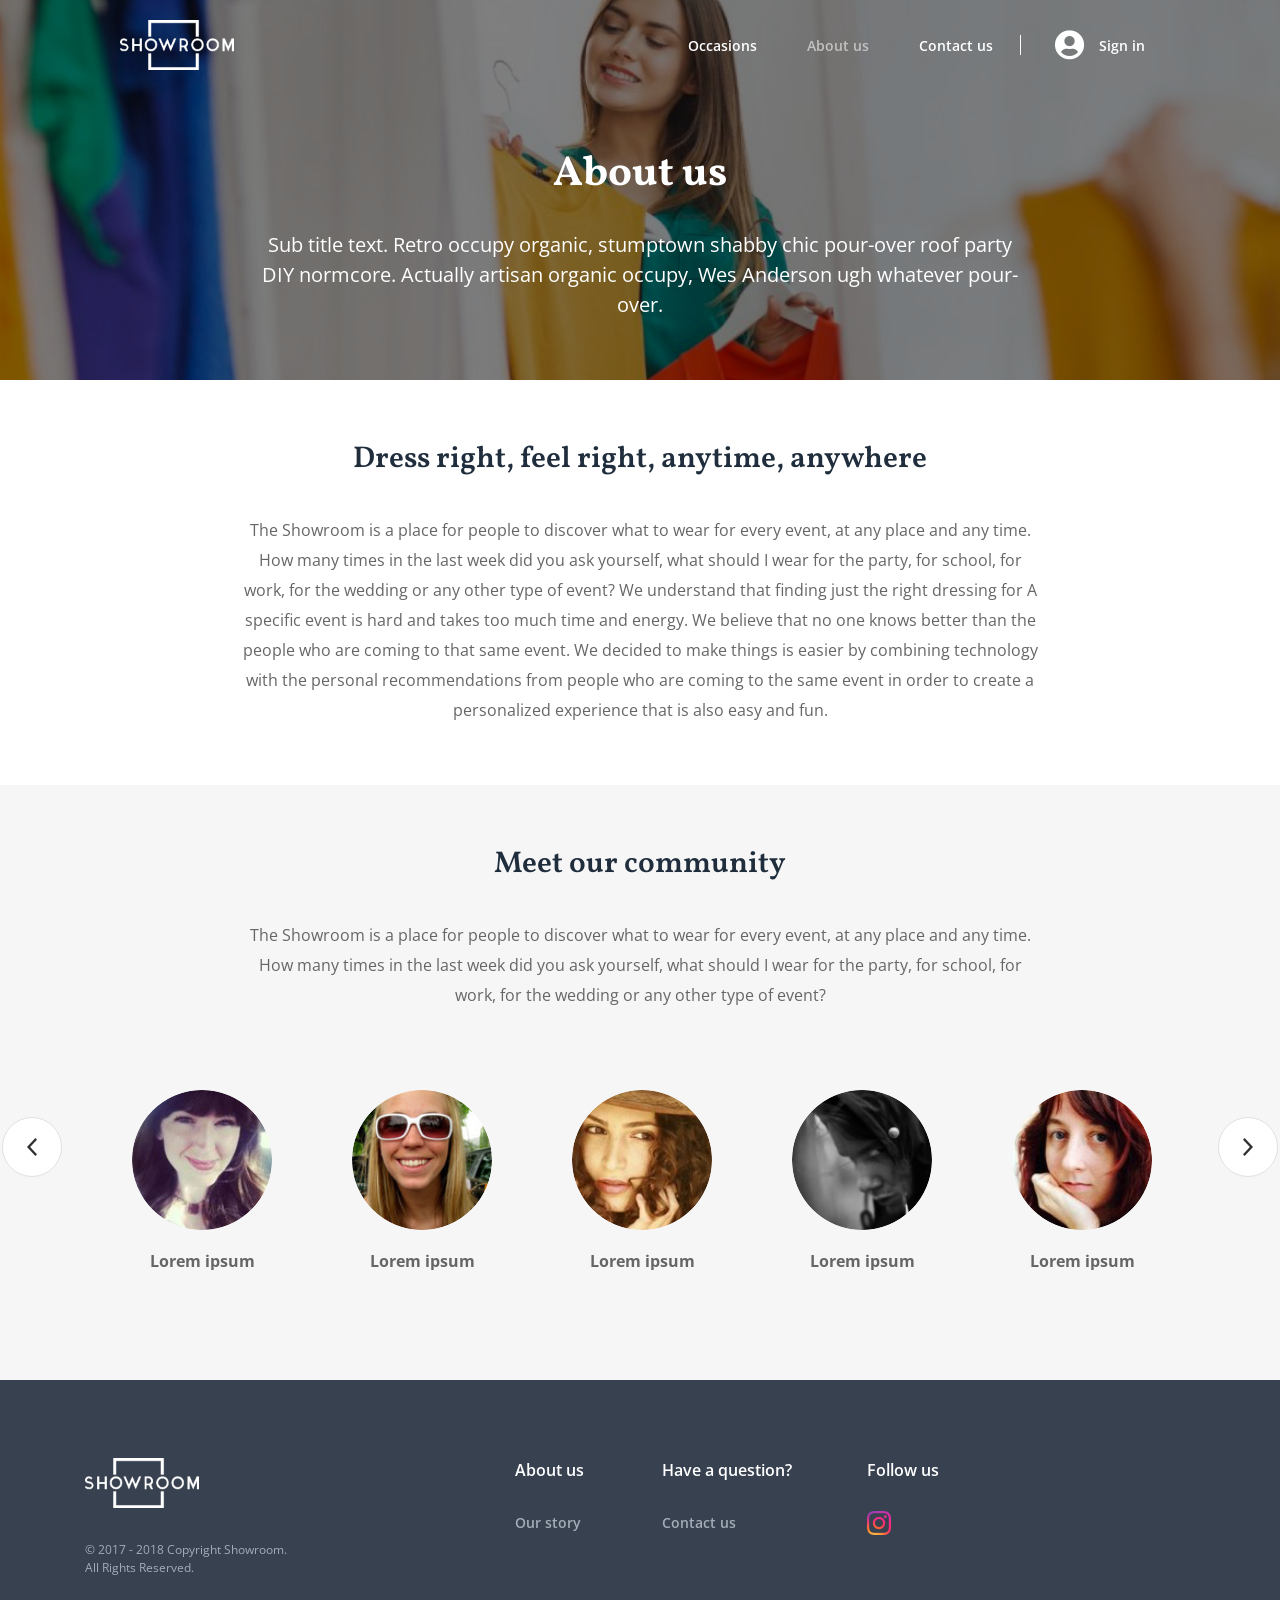
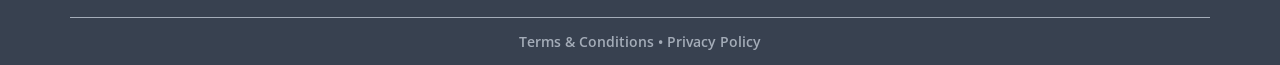
==== commit ba17e769: "event" ====
--- a/app/about_us.html
+++ b/app/about_us.html
@@ -20,11 +20,15 @@
         ================================================== -->
 		<nav class="navbar navbar-default navbar-fixed navbar-transparent white bootsnav">
 			<div class="container">
+
+				<!-- When user is not logged in -->
 				<div class="login">
-					<a href="#" data-toggle="modal" data-target="#login">
+					<div class="dropdown-toggle" data-toggle="modal" data-target="#login">
 						<i class="fa fa-user-circle"></i> Sign in
-					</a>
-				</div>
+					</div>
+				</div>
+
+
 				<div class="navbar-header">
 					<button type="button" class="navbar-toggle" data-toggle="collapse" data-target="#navbar-menu">
 						<i class="fas fa-bars"></i>
@@ -238,7 +242,7 @@
 					<img class="logo" src="img/logo_black.png" alt="">
 				</div>
 				<div class="modal-body">
-					<div class="modal-title">Sign in Showroom</div>
+					<div class="modal-title">Sign In to Showroom</div>
 					<div class="social-links">
 						<a href="#" class="social-login btn-instagram">
 							<span class="social-icon"></span>
--- a/app/css/style.css
+++ b/app/css/style.css
@@ -5016,6 +5016,8 @@
 
 .btn:hover, input[type="submit"]:hover { color: #fff; }
 
+.btn.btn-sm, input.btn-sm[type="submit"] { border-radius: 4px; font-size: 1rem; height: 2rem; line-height: 2rem; letter-spacing: 1.3px; padding: 0; width: 5rem; }
+
 @media screen and (min-width: 1025px) { nav.bootsnav .container { height: 100%; left: 120px; padding: 0; position: absolute; right: 120px; top: 0; width: auto; }
   nav.bootsnav .container .login a { padding-right: 0; } }
 
@@ -5069,19 +5071,56 @@
 
 .navbar-transparent.white .login .fa { color: #fff; }
 
-.login a { -webkit-box-align: center; -webkit-align-items: center; -ms-flex-align: center; align-items: center; padding: 29px 15px; display: -webkit-box; display: -webkit-flex; display: -ms-flexbox; display: flex; -webkit-box-pack: justify; -webkit-justify-content: space-between; -ms-flex-pack: justify; justify-content: space-between; font-weight: 600; }
-
-.login a:hover { color: #343f4b !important; }
-
-.login a:hover .fa { color: #9c9c9c; }
-
-.navbar-transparent.white .login a { color: #fff; }
-
-.navbar-transparent.white .login a:hover { color: #c2c2c2 !important; }
-
-.navbar-transparent.white .login a:hover .fa { color: #c2c2c2; }
-
-@media (max-width: 375px) { .login a { padding: 2rem .2rem; } }
+.login .dropdown-toggle { -webkit-box-align: center; -webkit-align-items: center; -ms-flex-align: center; align-items: center; cursor: pointer; padding: 29px 15px; display: -webkit-box; display: -webkit-flex; display: -ms-flexbox; display: flex; -webkit-box-pack: justify; -webkit-justify-content: space-between; -ms-flex-pack: justify; justify-content: space-between; font-weight: 600; }
+
+.login .dropdown-toggle:hover { color: #343f4b !important; }
+
+.login .dropdown-toggle:hover .fa { color: #9c9c9c; }
+
+.navbar-transparent.white .login .dropdown-toggle { color: #fff; }
+
+.navbar-transparent.white .login .dropdown-toggle:hover { color: #c2c2c2 !important; }
+
+.navbar-transparent.white .login .dropdown-toggle:hover .fa { color: #c2c2c2; }
+
+@media (max-width: 375px) { .login .dropdown-toggle { padding: 2rem .2rem; } }
+
+.login.logged-in .dropdown-toggle { padding-bottom: 2.5rem; padding-left: 1.2rem; padding-top: 2.5rem; }
+
+@media screen and (max-width: 375px) { .login.logged-in .dropdown-toggle { padding-bottom: 2rem; padding-top: 2rem; } }
+
+.login.logged-in .dropdown-toggle:hover .dropdown-menu { display: block; }
+
+.login.logged-in .dropdown-toggle:hover .fa { -webkit-transform: rotateZ(180deg); -ms-transform: rotate(180deg); transform: rotateZ(180deg); }
+
+.login.logged-in .user-avatar { border-radius: 50%; height: 4rem; margin-right: 1.5rem; width: 4rem; }
+
+@media screen and (max-width: 375px) { .login.logged-in .user-avatar { height: 3rem; width: 3rem; } }
+
+.login.logged-in .fa { font-size: 1.5rem; margin-right: 0; }
+
+.login.logged-in.open .fa { -webkit-transform: rotateZ(180deg); -ms-transform: rotate(180deg); transform: rotateZ(180deg); }
+
+.login.logged-in .dropdown-menu { border-radius: 6px; box-shadow: 0 5px 20px 0 rgba(0, 0, 0, 0.05); margin-right: -.5rem; margin-top: -1.5rem; min-width: 24rem; text-align: center; }
+
+.login.logged-in .dropdown-menu:before, .login.logged-in .dropdown-menu:after { border-bottom: 1rem solid #fff; border-left: 8px solid transparent; border-right: 8px solid transparent; content: ''; height: 0; position: absolute; right: 1.8rem; top: -10px; width: 0; z-index: 1; }
+
+.login.logged-in .dropdown-menu:after { border-bottom-color: #ccc; top: -1.1rem; z-index: 0; }
+
+@media screen and (max-width: 1024px) { .login.logged-in .dropdown-menu { margin-right: -.5rem; } }
+
+@media screen and (max-width: 375px) { .login.logged-in .dropdown-menu { margin-top: -1rem; margin-right: -1.5rem; }
+  .login.logged-in .dropdown-menu:before, .login.logged-in .dropdown-menu:after { right: 1.5rem; } }
+
+.login.logged-in .dropdown-menu li { border-top: 2px solid #f5f5f5; }
+
+.login.logged-in .dropdown-menu li:first-child { border: none; }
+
+.login.logged-in .dropdown-menu a { color: #808080; font-size: 1.3rem; line-height: 4rem; padding: 0; }
+
+.login.logged-in .dropdown-menu a:hover { color: #1f2d3d !important; }
+
+.login.logged-in.open .dropdown-menu { display: block !important; }
 
 nav.navbar-transparent.bootsnav .login { color: #fff; }
 
@@ -5114,26 +5153,24 @@
 
 @media screen and (max-width: 768px) { .modal { padding-right: 0 !important; } }
 
-@media screen and (min-width: 769px) { .modal .modal-dialog { max-width: 50rem; } }
+@media screen and (min-width: 500px) { .modal .modal-dialog { max-width: 40rem; margin: 10rem auto 0; } }
 
 @media screen and (max-width: 375px) { .modal .modal-dialog { height: 100%; margin: 0; }
   .modal .modal-dialog .logo { width: 11.4rem; } }
 
-.modal .modal-content { border: none; border-radius: 8px; box-shadow: 5px 5px 25px 0 rgba(179, 179, 179, 0.25); padding: 3.3rem 8rem 3.5rem; }
-
-@media screen and (max-width: 530px) { .modal .modal-content { padding: 3.3rem 2rem 3.5rem; } }
+.modal .modal-content { border: none; border-radius: 8px; box-shadow: 5px 5px 25px 0 rgba(179, 179, 179, 0.25); padding: 2rem 3rem 1rem; }
+
+@media screen and (max-width: 530px) { .modal .modal-content { padding: 2rem 2rem 1rem; } }
 
 @media screen and (max-width: 375px) { .modal .modal-content { border: none; border-radius: 0; height: 100%; } }
 
-@media screen and (max-width: 374px) { .modal .modal-content { padding: 3.3rem 0rem 3.5rem; } }
-
-.modal .modal-header { border: none; margin-bottom: 2rem; }
+@media screen and (max-width: 374px) { .modal .modal-content { padding: 2rem 0rem 1rem; } }
+
+.modal .modal-header { border: none; }
 
 .modal .close { font-size: 2.8rem; position: absolute; right: 2rem; top: 1.5rem; }
 
-.modal .modal-title { font-family: "Vollkorn", serif; font-size: 2.2rem; font-weight: 600; line-height: 3rem; margin-bottom: 4rem; }
-
-@media screen and (max-width: 530px) { .modal .modal-title { margin-bottom: 4.5rem; } }
+.modal .modal-title { font-family: "Vollkorn", serif; font-size: 2.2rem; font-weight: 600; line-height: 3rem; margin-bottom: 2.8rem; }
 
 .modal .social-links .social-login { -webkit-box-align: center; -webkit-align-items: center; -ms-flex-align: center; align-items: center; border: none; border-radius: 4px; color: #fff; display: -webkit-box; display: -webkit-flex; display: -ms-flexbox; display: flex; font-size: 1.5rem; font-weight: 600; height: 5rem; line-height: 5rem; margin-bottom: 2rem; overflow: hidden; text-align: left; }
 
@@ -5165,13 +5202,13 @@
 
 .modal .social-links .btn-google .social-icon { background: url(../img/icons/google-icon.png) no-repeat center; background-size: 32px; }
 
-.modal .modal-footer { border: none; color: #999; font-size: 1.2rem; font-weight: 600; line-height: 27px; padding-top: 0.5rem; text-align: center; }
-
-.modal .modal-footer a { color: #343f4b; font-weight: 700; text-decoration: underline; }
-
-.modal .modal-footer a:hover { text-decoration: none; }
-
-.modal-backdrop.in { opacity: .3; filter: alpha(opacity=30); }
+.modal .modal-footer { border: none; color: #999; font-size: 1.2rem; font-weight: 600; line-height: 21px; padding-top: 0; text-align: center; }
+
+.modal .modal-footer a { color: #636464; font-weight: 600; }
+
+.modal .modal-footer a:hover { color: #1f2d3d; }
+
+.modal-backdrop.in { opacity: .6; filter: alpha(opacity=60); }
 
 .modal-open { overflow: visible; padding: 0 !important; }
 
@@ -5301,7 +5338,7 @@
 
 @media screen and (max-width: 375px) { .community-section .community-slider .community-image { height: 10rem; margin-bottom: 2.5rem; width: 10rem; } }
 
-.community-section .community-slider .community-image:hover { box-shadow: 0 5px 20px rgba(0, 0, 0, 0.3); }
+.community-section .community-slider .community-image:hover { box-shadow: 0 5px 20px rgba(0, 0, 0, 0.3); -webkit-transform: translateY(-5px); -ms-transform: translateY(-5px); transform: translateY(-5px); }
 
 .community-section .community-slider .community-image:hover + .community-title a { color: #1f2d3d; }
 
@@ -5329,4 +5366,114 @@
 
 @media screen and (max-width: 1024px) { .community-section .community-slider .slick-arrow.slick-next { right: 50%; -webkit-transform: translateY(-50%) translateX(100%) rotateZ(180deg); -ms-transform: translateY(-50%) translateX(100%) rotate(180deg); transform: translateY(-50%) translateX(100%) rotateZ(180deg); } }
 
+.event-info-section { padding-top: 9rem; text-align: center; }
+
+@media screen and (max-width: 992px) { .event-info-section { height: auto; } }
+
+.event-info-section:not(.has-image) .page-title { color: #1f2d3d; padding: 5rem 0 1rem; }
+
+.event-info-section:not(.has-image) .subtitle { color: #1f2d3d; }
+
+.event-info-section .section-content { font-family: "Roboto", sans-serif; line-height: 3rem; max-width: 80rem; margin: auto; }
+
+.event-info-section .subtitle { font-size: 1.6rem; margin-bottom: 2rem; padding-bottom: 2rem; }
+
+.event-info-section .event-persons-list { -webkit-box-align: center; -webkit-align-items: center; -ms-flex-align: center; align-items: center; color: #fff; display: -webkit-box; display: -webkit-flex; display: -ms-flexbox; display: flex; font-size: 1.4rem; -webkit-box-pack: center; -webkit-justify-content: center; -ms-flex-pack: center; justify-content: center; margin-bottom: 1rem; }
+
+@media screen and (max-width: 992px) { .event-info-section .event-persons-list { -webkit-box-orient: vertical; -webkit-box-direction: normal; -webkit-flex-direction: column; -ms-flex-direction: column; flex-direction: column; } }
+
+.event-info-section .event-persons-list ul { margin-bottom: 0; list-style: none; }
+
+@media screen and (max-width: 992px) { .event-info-section .event-persons-list ul { margin: 0; padding: 0; } }
+
+.event-info-section .event-persons-list ul li { display: inline-block; margin: 0 2rem; }
+
+.event-info-section .event-persons-list ul a:hover { color: #c2c2c2; }
+
+.event-info-section .event-persons-list img { border-radius: 50%; height: 4rem; width: 4rem; }
+
+.event-info-section .event-persons-list span { display: block; }
+
+.event-items-section { padding: 5rem 2rem 2rem; }
+
+.event-items-section .grid { margin: auto; }
+
+.event-items-section .grid-item { border-radius: 4px; margin-bottom: 2rem; padding: 1rem; -webkit-transition: all .3s; transition: all .3s; width: 325px; }
+
+.event-items-section .grid-item:hover { background: #fff; }
+
+.event-items-section .grid-item .grid-item-header { -webkit-box-align: center; -webkit-align-items: center; -ms-flex-align: center; align-items: center; background: transparent; display: -webkit-box; display: -webkit-flex; display: -ms-flexbox; display: flex; left: 0; min-height: 4rem; padding: 1rem 1.2rem; position: absolute; top: 0; }
+
+.event-items-section .grid-item .grid-item-header .user-avatar { border-radius: 50%; box-shadow: 0 0 15px 0px rgba(0, 0, 0, 0.3); height: 3rem; -webkit-flex-shrink: 0; -ms-flex-negative: 0; flex-shrink: 0; margin-right: 1rem; overflow: hidden; width: 3rem; }
+
+.event-items-section .grid-item .grid-item-header .user-avatar .fa { color: #d8d8d8; font-size: 3rem; }
+
+.event-items-section .grid-item .grid-item-header .user-name { color: #fff; font-size: 1.2rem; font-weight: bold; line-height: 1.8rem; text-shadow: 0 0 5px #000; word-wrap: break-word; word-break: break-word; }
+
+.event-items-section .grid-item .grid-item-header .place { color: #979797; font-size: .9rem; font-weight: 600; line-height: 1.5rem; }
+
+.event-items-section .grid-item .grid-item-header .user-tooltip { -webkit-box-align: center; -webkit-align-items: center; -ms-flex-align: center; align-items: center; background: #fff; border-radius: 4px; box-shadow: 0 0 10px -1px rgba(0, 0, 0, 0.3); display: none; font-size: 1rem; font-weight: 600; left: -1rem; padding: 1rem; position: absolute; top: -3.8rem; white-space: nowrap; }
+
+.event-items-section .grid-item .grid-item-header .user-tooltip:before { content: ''; border-top: 7px solid #fff; border-left: 7px solid transparent; border-right: 7px solid transparent; bottom: -6px; left: 3rem; height: 0; position: absolute; width: 0; }
+
+.event-items-section .grid-item .grid-item-header .user-tooltip .btn, .event-items-section .grid-item .grid-item-header .user-tooltip input[type="submit"] { margin-left: 3rem; }
+
+.event-items-section .grid-item .grid-item-header:hover .user-tooltip { display: -webkit-box; display: -webkit-flex; display: -ms-flexbox; display: flex; }
+
+.event-items-section .grid-item .add-tag { -webkit-box-align: center; -webkit-align-items: center; -ms-flex-align: center; align-items: center; display: -webkit-box; display: -webkit-flex; display: -ms-flexbox; display: flex; position: absolute; }
+
+.event-items-section .grid-item .add-tag i { color: #fff; font-size: 1.4rem; }
+
+.event-items-section .grid-item .add-tag .delete-tag { color: #d8d8d8; float: right; font-family: "Roboto", sans-serif; font-size: 1.2rem; font-weight: 500; line-height: 1.8rem; margin-top: -.6rem; }
+
+.event-items-section .grid-item .add-tag .delete-tag:hover { color: #a4acb8; }
+
+.event-items-section .grid-item .add-tag .form { background-color: #fff; margin: 1.5rem 1rem; padding: 1rem; position: relative; width: 18rem; }
+
+.event-items-section .grid-item .add-tag .form:before { content: ''; height: 0; position: absolute; width: 0; z-index: 1; }
+
+.event-items-section .grid-item .add-tag .form input { height: 20px; border-radius: 4px; border: solid 1px #ddd; font-size: 1rem; font-style: italic; margin-bottom: 6px; }
+
+.event-items-section .grid-item .add-tag .form input:last-child { margin: 0; }
+
+.event-items-section .grid-item .add-tag.tag-left .form:before { border-right: 7px solid #fff; border-top: 7px solid transparent; border-bottom: 7px solid transparent; left: -7px; top: 50%; -webkit-transform: translateY(-50%); -ms-transform: translateY(-50%); transform: translateY(-50%); }
+
+.event-items-section .grid-item .add-tag.tag-right { -webkit-box-orient: horizontal; -webkit-box-direction: reverse; -webkit-flex-direction: row-reverse; -ms-flex-direction: row-reverse; flex-direction: row-reverse; }
+
+.event-items-section .grid-item .add-tag.tag-right .form:before { border-left: 7px solid #fff; border-top: 7px solid transparent; border-bottom: 7px solid transparent; right: -7px; top: 50%; -webkit-transform: translateY(-50%); -ms-transform: translateY(-50%); transform: translateY(-50%); }
+
+.event-items-section .grid-item .add-tag.tag-top { -webkit-box-orient: vertical; -webkit-box-direction: normal; -webkit-flex-direction: column; -ms-flex-direction: column; flex-direction: column; }
+
+.event-items-section .grid-item .add-tag.tag-top .form:before { border-bottom: 7px solid #fff; border-left: 7px solid transparent; border-right: 7px solid transparent; top: -7px; left: 50%; -webkit-transform: translateX(-50%); -ms-transform: translateX(-50%); transform: translateX(-50%); }
+
+.event-items-section .grid-item .add-tag.tag-bottom { -webkit-box-orient: vertical; -webkit-box-direction: reverse; -webkit-flex-direction: column-reverse; -ms-flex-direction: column-reverse; flex-direction: column-reverse; }
+
+.event-items-section .grid-item .add-tag.tag-bottom .form:before { border-top: 7px solid #fff; border-left: 7px solid transparent; border-right: 7px solid transparent; bottom: -7px; left: 50%; -webkit-transform: translateX(-50%); -ms-transform: translateX(-50%); transform: translateX(-50%); }
+
+.event-items-section .grid-item .grid-item-image { position: relative; }
+
+.event-items-section .grid-item .grid-item-image .item-tag { background: rgba(255, 255, 255, 0.9); bottom: 1.2rem; border-radius: 3rem; color: transparent; font-size: 1.2rem; font-weight: 600; height: 3rem; left: 1.2rem; line-height: 3rem; max-width: 3rem; padding: 0 .9rem; position: absolute; text-align: center; -webkit-transition: all .6s; transition: all .6s; white-space: nowrap; z-index: 1; }
+
+.event-items-section .grid-item .grid-item-image .item-tag:hover { border-radius: 3rem; color: #5f5f5f; max-width: 100%; padding: 0 1.5rem; width: auto; }
+
+.event-items-section .grid-item .grid-item-image .item-tag:hover i { font-size: 1.7rem; margin-right: 3px; }
+
+.event-items-section .grid-item .grid-item-image .item-tag i { color: #909090; font-size: 1.2rem; -webkit-transition: all .3s; transition: all .3s; vertical-align: middle; }
+
+.event-items-section .grid-item .grid-item-image .item-tag span { display: inline-block; line-height: inherit; overflow: hidden; vertical-align: middle; }
+
+.event-items-section .grid-item .grid-item-image .item-tag.has-tags:before { background: #df2f4a; border: 1px solid #fff; border-radius: 50%; color: #fff; content: attr(data-tags); font-family: "Roboto", sans-serif; font-size: 11px; font-weight: normal; height: 2rem; line-height: 1.8rem; position: absolute; right: -1rem; text-align: center; top: -1rem; width: 2rem; }
+
+.event-items-section .grid-item .grid-item-footer { -webkit-box-align: center; -webkit-align-items: center; -ms-flex-align: center; align-items: center; color: #5f5f5f; display: -webkit-box; display: -webkit-flex; display: -ms-flexbox; display: flex; font-family: "Roboto", sans-serif; font-size: 1.4rem; line-height: 1.8rem; min-height: 6rem; padding: 1.7rem 1.6rem; }
+
+.event-items-section .grid-item .grid-item-footer .likes { min-width: 8rem; padding-right: 1rem; }
+
+.event-items-section .grid-item .grid-item-footer .likes i { color: #F64135; font-size: 2.6rem; vertical-align: middle; }
+
+.event-items-section .grid-item .grid-item-footer .wear i { color: #F64135; font-size: 1.8rem; }
+
+.event-items-section .grid-item .grid-item-footer .share { color: #d8d8d8; font-size: 2rem; margin-left: auto; }
+
+.event-items-section .grid-item .grid-item-footer .share:hover { color: #1f2d3d; }
+
 /*# sourceMappingURL=style.css.map */
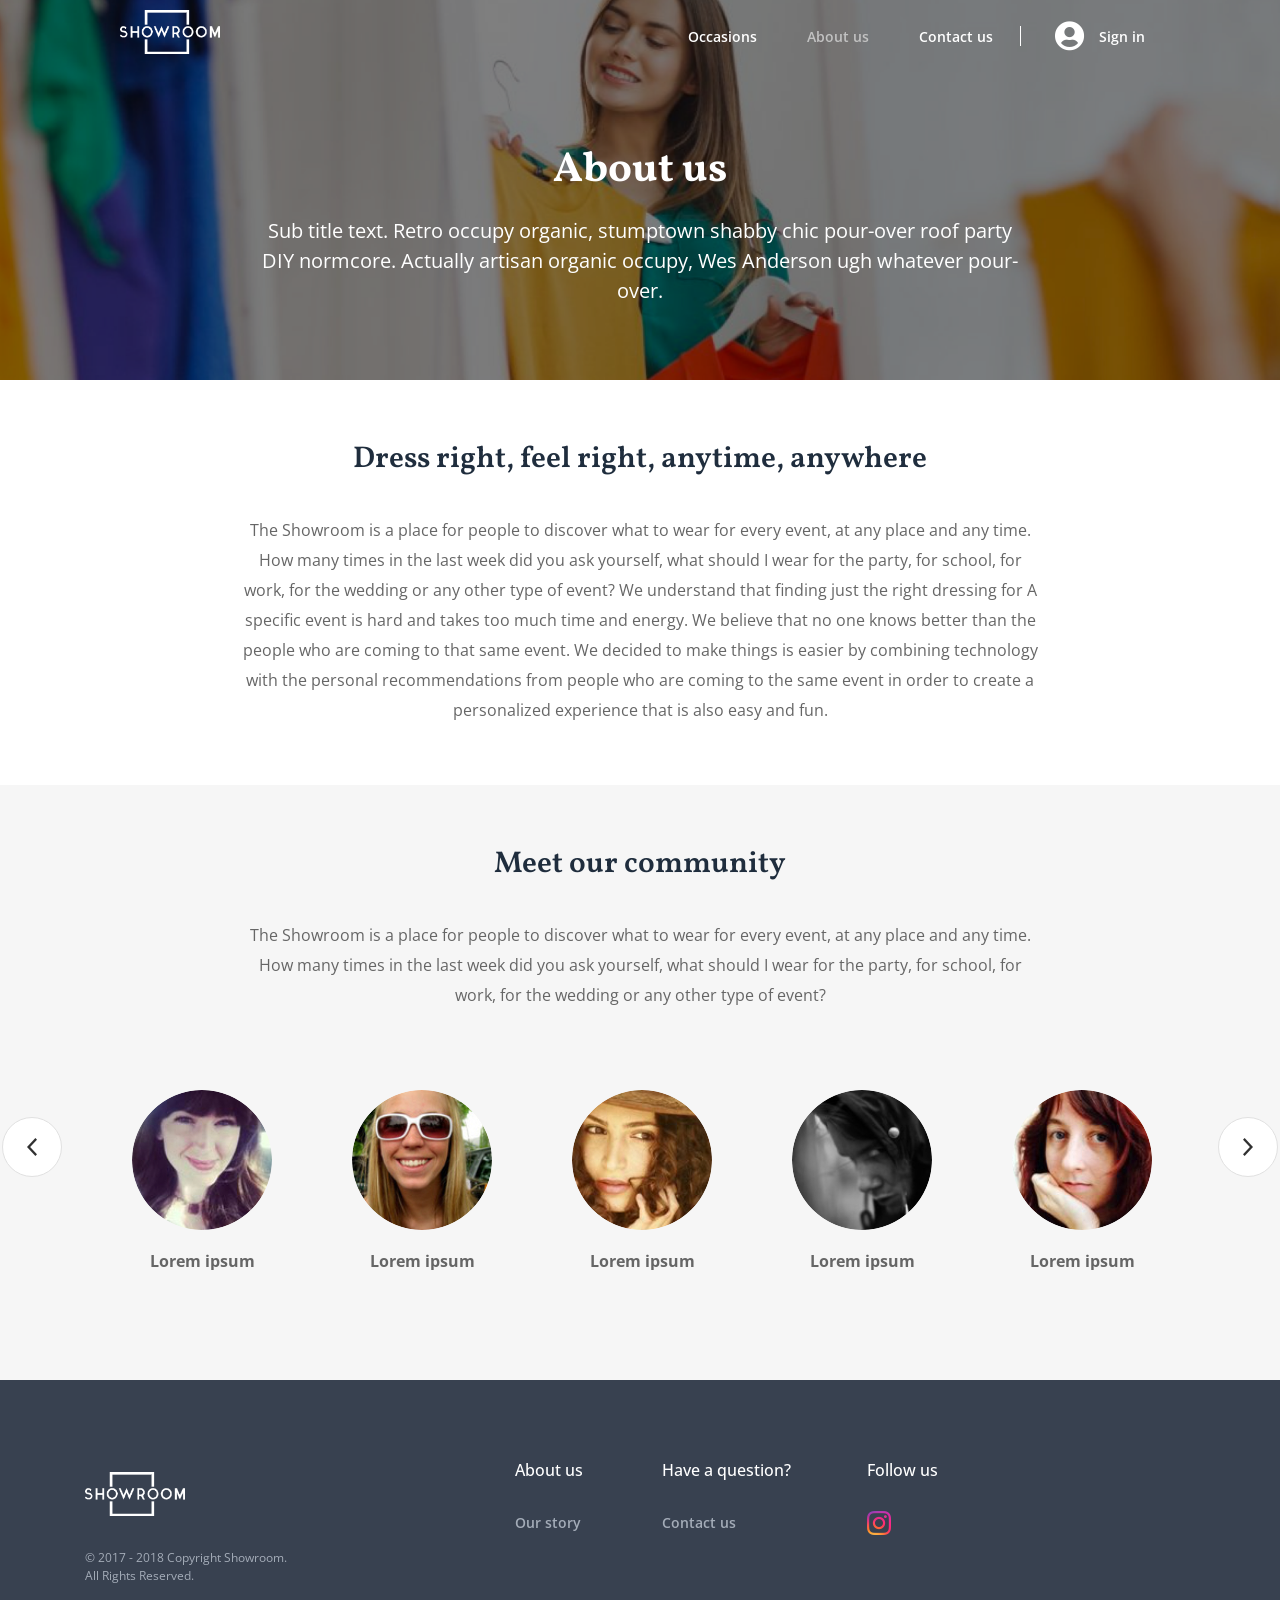
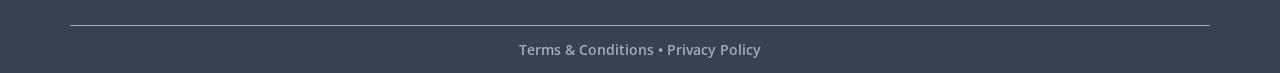
==== commit b8050048: "ocasions/footer mobile" ====
--- a/app/about_us.html
+++ b/app/about_us.html
@@ -163,57 +163,48 @@
 			<div class="footer-main">
 				<div class="container">
 					<div class="row">
-						<div class="col-xs-12 col-md-4">
-							<div class="widget wrapper">
-								<div class="logo">
-									<a href="index.html">
-										<img class="logo" src="img/logo_white.png" alt="">
-									</a>
-								</div>
-								<div class="footer-copyright">
-									© 2017 - 2018 Copyright Showroom.<br />
-									All Rights Reserved.
-								</div>
-							</div>
-						</div>
-
-						<div class="col-xs-6 col-md-2">
-							<div class="widget widget-links">
-								<div class="widget-title">About us</div>
+
+						<section class="widget col-xs-12 col-md-4">
+							<div class="logo">
+								<a href="index.html">
+									<img class="logo" src="img/logo_white.png" alt="">
+								</a>
+							</div>
+							<div class="footer-copyright">
+								© 2017 - 2018 Copyright Showroom.<br />
+								All Rights Reserved.
+							</div>
+						</section>
+
+						<section class="widget col-xs-6 col-md-2">
+							<h3 class="widget-title">About us</h3>
+							<div>
 								<ul>
 									<li><a href="#">Our story</a></li>
 									<!--li><a href="#">Blog</a></li-->
 								</ul>
 							</div>
-						</div>
-
-						<div class="col-xs-6 col-md-3">
-							<div class="widget widget-links">
-								<div class="widget-title">Have a question?</div>
+						</section>
+
+						<section class="widget col-xs-6 col-md-3">
+							<h3 class="widget-title">Have a question?</h3>
+							<div>
 								<ul>
 									<li><a href="#">Contact us</a></li>
 								</ul>
 							</div>
-						</div>
-
-						<!--div class="col-xs-6 col-md-3">
-							<div class="widget widget-links">
-								<div class="widget-title">Partner with us</div>
+						</section>
+
+						<section class="widget col-xs-6 col-md-2">
+							<h3 class="widget-title">Follow us</h3>
+							<div>
 								<ul>
-									<li><a href="#">Production professionals</a></li>
-									<li><a href="#">Fashion Influencers</a></li>
+									<li>
+										<a href="https://www.instagram.com/theshowroomofficial" class="instagram" title="Instagram" target="_blank"></a>
+									</li>
 								</ul>
 							</div>
-						</div-->
-
-						<div class="col-xs-6 col-md-2">
-							<div class="widget">
-								<div class="widget-title">Follow us</div>
-								<div class="social">
-									<a href="https://www.instagram.com/theshowroomofficial" class="instagram" title="Instagram" target="_blank"></a>
-								</div>
-							</div>
-						</div>
+						</section>
 
 					</div><!-- //.row -->
 				</div><!-- //.container -->
--- a/app/css/style.css
+++ b/app/css/style.css
@@ -4904,13 +4904,14 @@
 
 .clearfix:after { content: ""; display: table; clear: both; }
 
-@-webkit-keyframes scroll { 0% { -webkit-transform: translate(0, 0);
-    transform: translate(0, 0); }
-  100% { -webkit-transform: translate(-100%, 0);
-    transform: translate(-100%, 0); } }
-
-@keyframes scroll { 0% { -webkit-transform: translate(0, 0); transform: translate(0, 0); }
-  100% { -webkit-transform: translate(-100%, 0); transform: translate(-100%, 0); } }
+@-webkit-keyframes scroll { from { background-position: left; }
+  to { background-position: right; } }
+
+@-webkit-keyframes heart-burst { from { background-position: left; }
+  to { background-position: right; } }
+
+@keyframes heart-burst { from { background-position: left; }
+  to { background-position: right; } }
 
 @media screen and (min-width: 1200px) { .container { width: 1140px; } }
 
@@ -4934,13 +4935,13 @@
 
 .loaded .icon-load { display: block; }
 
-.hero-image { background-position: center; background-size: cover; height: 380px; display: -webkit-box; display: -webkit-flex; display: -ms-flexbox; display: flex; -webkit-box-align: center; -webkit-align-items: center; -ms-flex-align: center; align-items: center; -webkit-box-pack: center; -webkit-justify-content: center; -ms-flex-pack: center; justify-content: center; padding-top: 9rem; }
+.hero-image { background-position: center; background-size: cover; height: 380px; display: -webkit-box; display: -webkit-flex; display: -ms-flexbox; display: flex; -webkit-box-align: center; -webkit-align-items: center; -ms-flex-align: center; align-items: center; -webkit-box-pack: start; -webkit-justify-content: flex-start; -ms-flex-pack: start; justify-content: flex-start; padding-top: 7.2rem; }
 
 @media screen and (max-width: 375px) { .hero-image { padding-top: 7.2rem; } }
 
 .hero-image.occasions .page-title { margin-top: -10rem; }
 
-.page-title { color: #fff; font-family: "Vollkorn", serif; font-size: 4.2rem; font-weight: bold; line-height: 5rem; margin-bottom: 3rem; text-align: center; }
+.page-title { color: #fff; font-family: "Vollkorn", serif; font-size: 4.2rem; font-weight: bold; line-height: 5rem; margin-bottom: 2rem; text-align: center; }
 
 .subtitle { color: #fff; font-size: 2rem; line-height: 3rem; margin: auto; max-width: 76rem; text-align: center; }
 
@@ -4950,7 +4951,7 @@
 
 .item-title { font-size: 1.8rem; font-weight: bold; }
 
-.logo { width: 11.4rem; }
+.logo { display: block; margin-top: .7rem; width: 10rem; }
 
 .logo a { display: block; }
 
@@ -4978,7 +4979,7 @@
 
 @media screen and (max-width: 992px) { footer .logo { display: inline-block; } }
 
-@media screen and (max-width: 374px) { footer .logo { margin-bottom: 0; -webkit-flex-shrink: 0; -ms-flex-negative: 0; flex-shrink: 0; } }
+@media screen and (max-width: 374px) { footer .logo { margin-bottom: 0; margin-top: 0; -webkit-flex-shrink: 0; -ms-flex-negative: 0; flex-shrink: 0; } }
 
 .footer-main { padding-bottom: 1rem; }
 
@@ -4998,7 +4999,12 @@
 
 @media screen and (max-width: 991px) { .footer-copyright { margin-left: 3rem; } }
 
+@media screen and (max-width: 320px) { .footer-copyright { margin-left: 1rem; } }
+
 .widget { margin-bottom: 3rem; }
+
+@media screen and (max-width: 320px) { .widget { padding-left: 1rem; padding-right: 1rem; }
+  .widget:first-child { -webkit-box-align: center; -webkit-align-items: center; -ms-flex-align: center; align-items: center; display: -webkit-box; display: -webkit-flex; display: -ms-flexbox; display: flex; -webkit-box-pack: justify; -webkit-justify-content: space-between; -ms-flex-pack: justify; justify-content: space-between; padding: 0; } }
 
 .widget-title { color: #fff; font-size: 1.6rem; line-height: 3rem; margin-bottom: 2.1rem; margin-top: 0; }
 
@@ -5021,31 +5027,35 @@
 @media screen and (min-width: 1025px) { nav.bootsnav .container { height: 100%; left: 120px; padding: 0; position: absolute; right: 120px; top: 0; width: auto; }
   nav.bootsnav .container .login a { padding-right: 0; } }
 
-.navbar.navbar-transparent div.logo { margin-top: 2rem; }
-
-@media screen and (max-width: 375px) { .navbar.navbar-transparent div.logo { margin-top: 1.7rem; } }
+.navbar.navbar-transparent div.logo { margin-top: 1rem; }
+
+@media screen and (max-width: 375px) { .navbar.navbar-transparent div.logo { margin-top: 1.1rem; } }
 
 .navbar-nav { margin-top: .7rem; }
 
+.navbar { box-shadow: none !important; }
+
+.navbar.white:not(.navbar-transparent) { border-bottom: 1px solid #e6e6e6; }
+
 .navbar div.logo { -webkit-flex-shrink: 0; -ms-flex-negative: 0; flex-shrink: 0; }
 
-@media screen and (max-width: 1023px) { .navbar div.logo { margin-top: 2rem; } }
-
 @media screen and (max-width: 992px) { .navbar div.logo { margin-left: 2rem; } }
 
-@media screen and (max-width: 375px) { .navbar div.logo { margin-left: 2.6rem; margin-top: 1.7rem; } }
-
-nav.navbar.bootsnav.navbar-transparent.white { border-bottom: none; height: 9rem; }
+@media screen and (max-width: 375px) { .navbar div.logo { margin-left: 2.6rem; margin-top: 1.1rem; } }
+
+nav.navbar.bootsnav.navbar-transparent.white { border-bottom: none; height: 7.2rem; }
 
 @media (max-width: 1024px) { nav.navbar.bootsnav.navbar-transparent.white { background: transparent; } }
 
 @media (max-width: 375px) { nav.navbar.bootsnav.navbar-transparent.white { height: 7.2rem; } }
 
-nav.navbar.bootsnav.navbar-fixed { height: 9rem; top: 0; }
+nav.navbar.bootsnav.navbar-fixed { height: 7.2rem; top: 0; }
 
 @media (max-width: 375px) { nav.navbar.bootsnav.navbar-fixed { height: 7.2rem; } }
 
-nav.navbar.bootsnav ul.nav > li > a { font-family: "Open Sans", sans-serif; font-size: 1.4rem; font-weight: 600; padding: 29px 25px; text-transform: none; }
+@media screen and (max-width: 375px) { nav.navbar.bootsnav .navbar-toggle { margin-top: 1.5rem; } }
+
+nav.navbar.bootsnav ul.nav > li > a { font-family: "Open Sans", sans-serif; font-size: 1.4rem; font-weight: 600; padding: 20px 25px !important; text-transform: none; }
 
 nav.navbar.bootsnav.white ul.nav > li > a { color: #999; }
 
@@ -5071,7 +5081,7 @@
 
 .navbar-transparent.white .login .fa { color: #fff; }
 
-.login .dropdown-toggle { -webkit-box-align: center; -webkit-align-items: center; -ms-flex-align: center; align-items: center; cursor: pointer; padding: 29px 15px; display: -webkit-box; display: -webkit-flex; display: -ms-flexbox; display: flex; -webkit-box-pack: justify; -webkit-justify-content: space-between; -ms-flex-pack: justify; justify-content: space-between; font-weight: 600; }
+.login .dropdown-toggle { -webkit-box-align: center; -webkit-align-items: center; -ms-flex-align: center; align-items: center; cursor: pointer; padding: 20px 15px; display: -webkit-box; display: -webkit-flex; display: -ms-flexbox; display: flex; -webkit-box-pack: justify; -webkit-justify-content: space-between; -ms-flex-pack: justify; justify-content: space-between; font-weight: 600; }
 
 .login .dropdown-toggle:hover { color: #343f4b !important; }
 
@@ -5085,7 +5095,7 @@
 
 @media (max-width: 375px) { .login .dropdown-toggle { padding: 2rem .2rem; } }
 
-.login.logged-in .dropdown-toggle { padding-bottom: 2.5rem; padding-left: 1.2rem; padding-top: 2.5rem; }
+.login.logged-in .dropdown-toggle { padding-bottom: 1.5rem; padding-left: 1.2rem; padding-top: 1.5rem; }
 
 @media screen and (max-width: 375px) { .login.logged-in .dropdown-toggle { padding-bottom: 2rem; padding-top: 2rem; } }
 
@@ -5101,7 +5111,7 @@
 
 .login.logged-in.open .fa { -webkit-transform: rotateZ(180deg); -ms-transform: rotate(180deg); transform: rotateZ(180deg); }
 
-.login.logged-in .dropdown-menu { border-radius: 6px; box-shadow: 0 5px 20px 0 rgba(0, 0, 0, 0.05); margin-right: -.5rem; margin-top: -1.5rem; min-width: 24rem; text-align: center; }
+.login.logged-in .dropdown-menu { border-radius: 6px; box-shadow: 0 5px 20px 0 rgba(0, 0, 0, 0.05); margin-right: -.5rem; margin-top: -1.5rem; min-width: 15rem; text-align: center; }
 
 .login.logged-in .dropdown-menu:before, .login.logged-in .dropdown-menu:after { border-bottom: 1rem solid #fff; border-left: 8px solid transparent; border-right: 8px solid transparent; content: ''; height: 0; position: absolute; right: 1.8rem; top: -10px; width: 0; z-index: 1; }
 
@@ -5131,8 +5141,7 @@
 
 nav.navbar-transparent.bootsnav .navbar-toggle { color: #fff; }
 
-@media screen and (max-width: 992px) { nav.navbar.bootsnav .navbar-header { display: -webkit-box; display: -webkit-flex; display: -ms-flexbox; display: flex; -webkit-box-align: center; -webkit-align-items: center; -ms-flex-align: center; align-items: center; margin: 0; }
-  nav.navbar.bootsnav .navbar-header .navbar-toggle { margin-top: 1.7rem; } }
+@media screen and (max-width: 992px) { nav.navbar.bootsnav .navbar-header { display: -webkit-box; display: -webkit-flex; display: -ms-flexbox; display: flex; -webkit-box-align: center; -webkit-align-items: center; -ms-flex-align: center; align-items: center; margin: 0; } }
 
 @media screen and (max-width: 375px) { nav.navbar.bootsnav .navbar-header { padding-left: 5px; } }
 
@@ -5153,6 +5162,8 @@
 
 @media screen and (max-width: 768px) { .modal { padding-right: 0 !important; } }
 
+.modal .modal-dialog .logo { margin: .7rem auto 0; }
+
 @media screen and (min-width: 500px) { .modal .modal-dialog { max-width: 40rem; margin: 10rem auto 0; } }
 
 @media screen and (max-width: 375px) { .modal .modal-dialog { height: 100%; margin: 0; }
@@ -5212,6 +5223,80 @@
 
 .modal-open { overflow: visible; padding: 0 !important; }
 
+.tag-container { opacity: 0; position: absolute; text-align: center; -webkit-transition: all 0.2s linear; transition: all 0.2s linear; visibility: hidden; }
+
+.tag-container:hover .tag-content { visibility: visible; opacity: 1; }
+
+.show-tags .tag-container { opacity: 1; visibility: visible; }
+
+.tag-container .tag-content { background: #fff; border-radius: 4px; box-shadow: 0 0 10px -1px rgba(0, 0, 0, 0.3); bottom: 1.5rem; visibility: hidden; left: 45%; margin-bottom: 1rem; min-width: 11rem; opacity: 0; padding: .3rem 3rem .3rem .8rem; position: absolute; text-align: left; -webkit-transform: translateX(-50%); -ms-transform: translateX(-50%); transform: translateX(-50%); -webkit-transition: all 0.2s linear; transition: all 0.2s linear; }
+
+.tag-container .tag-content:before { border-top: 7px solid #fff; border-left: 7px solid transparent; border-right: 7px solid transparent; content: ''; bottom: -5px; height: 0; left: 0; margin: auto; position: absolute; right: 0; width: 0; }
+
+.tag-container .name { font-size: 1.2rem; font-weight: 700; }
+
+.tag-container .price { color: #666; font-size: 1rem; }
+
+.tag-container .product-link { -webkit-box-align: center; -webkit-align-items: center; -ms-flex-align: center; align-items: center; bottom: 0; color: #d8d8d8; display: -webkit-box; display: -webkit-flex; display: -ms-flexbox; display: flex; -webkit-box-pack: center; -webkit-justify-content: center; -ms-flex-pack: center; justify-content: center; position: absolute; right: 0; text-align: center; top: 0; width: 3rem; }
+
+.tag-container .product-link:hover { background: #eee; color: #1f2d3d; }
+
+.tag-container .fa-tag { color: #fff; font-size: 1.4rem; text-shadow: 0 0 30px #1f2d3d; }
+
+.add-tag { -webkit-box-align: center; -webkit-align-items: center; -ms-flex-align: center; align-items: center; display: -webkit-box; display: -webkit-flex; display: -ms-flexbox; display: flex; position: absolute; }
+
+.add-tag .fa-tag { color: #fff; font-size: 1.4rem; }
+
+.add-tag .delete-tag { color: #d8d8d8; float: right; font-size: 1.2rem; font-weight: 500; line-height: 1.8rem; margin-bottom: .5rem; margin-top: -.6rem; }
+
+.add-tag .delete-tag:hover { color: #a4acb8; }
+
+.add-tag .form { background-color: #fff; margin: 1.5rem 1rem; padding: 1rem; position: relative; width: 18rem; }
+
+.add-tag .form:before { content: ''; height: 0; position: absolute; width: 0; z-index: 1; }
+
+.add-tag .form input { height: 20px; border-radius: 4px; border: solid 1px #ddd; font-size: 1rem; font-style: italic; margin-bottom: 6px; -webkit-transition: all 0.2s linear; transition: all 0.2s linear; }
+
+.add-tag .form input:first-child { padding-right: 3rem; }
+
+.add-tag .form input:last-child { margin: 0; }
+
+.add-tag.tag-left .form:before { border-right: 7px solid #fff; border-top: 7px solid transparent; border-bottom: 7px solid transparent; left: -7px; top: 50%; -webkit-transform: translateY(-50%); -ms-transform: translateY(-50%); transform: translateY(-50%); }
+
+.add-tag.tag-right { -webkit-box-orient: horizontal; -webkit-box-direction: reverse; -webkit-flex-direction: row-reverse; -ms-flex-direction: row-reverse; flex-direction: row-reverse; }
+
+.add-tag.tag-right .form:before { border-left: 7px solid #fff; border-top: 7px solid transparent; border-bottom: 7px solid transparent; right: -7px; top: 50%; -webkit-transform: translateY(-50%); -ms-transform: translateY(-50%); transform: translateY(-50%); }
+
+.add-tag.tag-top { -webkit-box-orient: vertical; -webkit-box-direction: normal; -webkit-flex-direction: column; -ms-flex-direction: column; flex-direction: column; }
+
+.add-tag.tag-top .form:before { border-bottom: 7px solid #fff; border-left: 7px solid transparent; border-right: 7px solid transparent; top: -7px; left: 50%; -webkit-transform: translateX(-50%); -ms-transform: translateX(-50%); transform: translateX(-50%); }
+
+.add-tag.tag-bottom { -webkit-box-orient: vertical; -webkit-box-direction: reverse; -webkit-flex-direction: column-reverse; -ms-flex-direction: column-reverse; flex-direction: column-reverse; }
+
+.add-tag.tag-bottom .form:before { border-top: 7px solid #fff; border-left: 7px solid transparent; border-right: 7px solid transparent; bottom: -7px; left: 50%; -webkit-transform: translateX(-50%); -ms-transform: translateX(-50%); transform: translateX(-50%); }
+
+.add-tag .link-button { color: #d8d8d8; cursor: pointer; font-size: 1.5rem; display: block; height: 1.8rem; position: absolute; right: 15px; text-align: center; top: 29px; width: 2.5rem; }
+
+.add-tag .link-button:hover { color: #a4acb8; }
+
+.add-tag .link-button .fa-link { -webkit-transform: rotateZ(45deg); -ms-transform: rotate(45deg); transform: rotateZ(45deg); }
+
+.add-tag form .url-link:not(.show) { height: 0; margin: 0; padding-bottom: 0; padding-top: 0; visibility: hidden; }
+
+.item-tag { background: rgba(255, 255, 255, 0.9); bottom: 1.2rem; border-radius: 3rem; color: transparent; cursor: pointer; font-size: 1.2rem; font-weight: 600; height: 3rem; left: 1.2rem; line-height: 3rem; max-width: 3rem; padding: 0 .9rem; position: absolute; text-align: center; -webkit-transition: all .6s; transition: all .6s; white-space: nowrap; z-index: 1; }
+
+.item-tag:not(.has-tags):hover { border-radius: 3rem; color: #5f5f5f; cursor: default; max-width: 100%; padding: 0 1.5rem; width: auto; }
+
+.item-tag:not(.has-tags):hover i { font-size: 1.7rem; margin-right: 3px; }
+
+.item-tag i { color: #909090; font-size: 1.2rem; -webkit-transition: all .3s; transition: all .3s; vertical-align: middle; }
+
+.item-tag span { display: inline-block; line-height: inherit; overflow: hidden; vertical-align: middle; }
+
+.item-tag.has-tags:before { background: #df2f4a; border: 1px solid #fff; border-radius: 50%; color: #fff; content: attr(data-tags); font-family: "Roboto", sans-serif; font-size: 11px; font-weight: normal; height: 2rem; line-height: 1.8rem; position: absolute; right: -1rem; text-align: center; top: -1rem; width: 2rem; display: -webkit-box; display: -webkit-flex; display: -ms-flexbox; display: flex; -webkit-box-align: center; -webkit-align-items: center; -ms-flex-align: center; align-items: center; -webkit-box-pack: center; -webkit-justify-content: center; -ms-flex-pack: center; justify-content: center; }
+
+.item-tag.has-tags > span { display: none; }
+
 .hero-slider { position: relative; }
 
 .hero-slider .main-page-title { color: #fff; font-family: "Vollkorn", serif; font-size: 5.6rem; font-weight: 900; line-height: 5rem; margin-top: 0; padding-top: 0; text-align: center; }
@@ -5254,13 +5339,13 @@
 
 @media screen and (max-width: 375px) { .occasion-section .row { display: -webkit-box; display: -webkit-flex; display: -ms-flexbox; display: flex; -webkit-flex-wrap: wrap; -ms-flex-wrap: wrap; flex-wrap: wrap; -webkit-box-pack: space-evenly; -webkit-justify-content: space-evenly; -ms-flex-pack: space-evenly; justify-content: space-evenly; }
   .occasion-section .row:before, .occasion-section .row:after { content: none; }
-  .occasion-section .col-xs-6 { max-width: 17rem; padding: 0; } }
+  .occasion-section .col-xs-6 { max-width: 17rem; padding: 0 .5rem; } }
 
 .occasion-item { background-color: #fff; box-shadow: 0 2px 12px 0 rgba(0, 0, 0, 0.05); margin-bottom: 3rem; overflow: hidden; -webkit-transition: all 0.2s linear; transition: all 0.2s linear; }
 
 .occasion-item:hover { box-shadow: 0 0 12px 0 rgba(0, 0, 0, 0.5); -webkit-transform: translateY(-5px); -ms-transform: translateY(-5px); transform: translateY(-5px); }
 
-@media screen and (max-width: 425px) { .occasion-item { border-radius: 5px; margin-bottom: 1.5rem; } }
+@media screen and (max-width: 425px) { .occasion-item { margin-bottom: 1.5rem; } }
 
 .occasion-item .occasion-image { max-height: 33rem; overflow: hidden; position: relative; }
 
@@ -5270,7 +5355,7 @@
 
 .occasion-item .occasion-info .fa { color: #D7D7D7; margin-right: 1rem; }
 
-.occasion-item .occasion-title { -webkit-box-align: start; -webkit-align-items: flex-start; -ms-flex-align: start; align-items: flex-start; background-image: -webkit-gradient(linear, left top, left bottom, from(rgba(0, 0, 0, 0.2)), to(rgba(0, 0, 0, 0.7))); background-image: linear-gradient(to bottom, rgba(0, 0, 0, 0.2), rgba(0, 0, 0, 0.7)); bottom: 0; color: #fff; display: -webkit-box; display: -webkit-flex; display: -ms-flexbox; display: flex; -webkit-box-orient: vertical; -webkit-box-direction: normal; -webkit-flex-direction: column; -ms-flex-direction: column; flex-direction: column; font-size: 1.8rem; font-weight: 600; -webkit-box-pack: end; -webkit-justify-content: flex-end; -ms-flex-pack: end; justify-content: flex-end; left: 0; line-height: 27px; padding: 2rem 2rem 1.7rem; position: absolute; right: 0; top: 0; text-shadow: 0 0 4px rgba(0, 0, 0, 0.3); }
+.occasion-item .occasion-title { -webkit-box-align: start; -webkit-align-items: flex-start; -ms-flex-align: start; align-items: flex-start; background-image: -webkit-gradient(linear, left top, left bottom, color-stop(50%, transparent), color-stop(50%, rgba(0, 0, 0, 0.7))); background-image: linear-gradient(to bottom, transparent 50%, rgba(0, 0, 0, 0.7)); bottom: 0; color: #fff; display: -webkit-box; display: -webkit-flex; display: -ms-flexbox; display: flex; -webkit-box-orient: vertical; -webkit-box-direction: normal; -webkit-flex-direction: column; -ms-flex-direction: column; flex-direction: column; font-size: 1.8rem; font-weight: 600; -webkit-box-pack: end; -webkit-justify-content: flex-end; -ms-flex-pack: end; justify-content: flex-end; left: 0; line-height: 27px; padding: 2rem 2rem 1.7rem; position: absolute; right: 0; top: 0; text-shadow: 0 0 4px rgba(0, 0, 0, 0.3); }
 
 @media screen and (max-width: 425px) { .occasion-item .occasion-title { font-size: 1.4rem; line-height: 2rem; padding: 1rem; } }
 
@@ -5296,7 +5381,7 @@
 
 .how-it-works-section .how-it-works-item { max-width: 280px; text-align: center; }
 
-.how-it-works-section .how-it-works-item .item-title { color: #343f4b; margin-bottom: 2.1rem; }
+.how-it-works-section .how-it-works-item .item-title { color: #343f4b; line-height: normal; margin-bottom: 2rem; }
 
 @media screen and (max-width: 425px) { .how-it-works-section .how-it-works-item .item-title { line-height: 3rem; margin-bottom: 1.5rem; } }
 
@@ -5306,7 +5391,7 @@
 
 @media screen and (max-width: 425px) { .contact-section { padding: .3rem 0 8rem; } }
 
-.contact-section .section-title { line-height: 4.5rem; margin-bottom: 1rem; }
+.contact-section .section-title { line-height: 3.5rem; margin-bottom: 1rem; }
 
 @media screen and (max-width: 425px) { .contact-section .section-title br { display: none; } }
 
@@ -5366,49 +5451,65 @@
 
 @media screen and (max-width: 1024px) { .community-section .community-slider .slick-arrow.slick-next { right: 50%; -webkit-transform: translateY(-50%) translateX(100%) rotateZ(180deg); -ms-transform: translateY(-50%) translateX(100%) rotate(180deg); transform: translateY(-50%) translateX(100%) rotateZ(180deg); } }
 
-.event-info-section { padding-top: 9rem; text-align: center; }
+.event-info-section { padding-top: 7.2rem; text-align: center; }
 
 @media screen and (max-width: 992px) { .event-info-section { height: auto; } }
 
-.event-info-section:not(.has-image) .page-title { color: #1f2d3d; padding: 5rem 0 1rem; }
+.event-info-section:not(.has-image) .page-title { color: #1f2d3d; margin-bottom: 0; padding: 5rem 0 1rem; }
 
 .event-info-section:not(.has-image) .subtitle { color: #1f2d3d; }
 
-.event-info-section .section-content { font-family: "Roboto", sans-serif; line-height: 3rem; max-width: 80rem; margin: auto; }
-
-.event-info-section .subtitle { font-size: 1.6rem; margin-bottom: 2rem; padding-bottom: 2rem; }
-
-.event-info-section .event-persons-list { -webkit-box-align: center; -webkit-align-items: center; -ms-flex-align: center; align-items: center; color: #fff; display: -webkit-box; display: -webkit-flex; display: -ms-flexbox; display: flex; font-size: 1.4rem; -webkit-box-pack: center; -webkit-justify-content: center; -ms-flex-pack: center; justify-content: center; margin-bottom: 1rem; }
-
-@media screen and (max-width: 992px) { .event-info-section .event-persons-list { -webkit-box-orient: vertical; -webkit-box-direction: normal; -webkit-flex-direction: column; -ms-flex-direction: column; flex-direction: column; } }
-
-.event-info-section .event-persons-list ul { margin-bottom: 0; list-style: none; }
-
-@media screen and (max-width: 992px) { .event-info-section .event-persons-list ul { margin: 0; padding: 0; } }
+.event-info-section:not(.has-image) .event-persons-list { color: #1f2d3d; }
+
+.event-info-section:not(.has-image) .event-persons-list a { color: #666; }
+
+.event-info-section:not(.has-image) .event-persons-list a:hover { color: #1f2d3d; }
+
+.event-info-section .section-content { line-height: 3rem; max-width: 80rem; margin: auto; }
+
+.event-info-section .subtitle { font-size: 1.6rem; margin-bottom: 1rem; padding-bottom: 1rem; }
+
+@media screen and (max-width: 992px) { .event-info-section .subtitle { padding-bottom: 0; } }
+
+.event-info-section .event-persons-list { -webkit-box-align: center; -webkit-align-items: center; -ms-flex-align: center; align-items: center; color: #fff; display: -webkit-box; display: -webkit-flex; display: -ms-flexbox; display: flex; -webkit-box-orient: vertical; -webkit-box-direction: normal; -webkit-flex-direction: column; -ms-flex-direction: column; flex-direction: column; font-size: 1.4rem; font-weight: bold; -webkit-box-pack: center; -webkit-justify-content: center; -ms-flex-pack: center; justify-content: center; margin-bottom: 1rem; }
+
+.event-info-section .event-persons-list ul { font-weight: normal; list-style: none; margin: 1rem 0 0; padding: 0; }
+
+@media screen and (max-width: 992px) { .event-info-section .event-persons-list ul { margin: 1rem 0 0; padding: 0; } }
 
 .event-info-section .event-persons-list ul li { display: inline-block; margin: 0 2rem; }
 
+.event-info-section .event-persons-list ul a { font-weight: 600; }
+
 .event-info-section .event-persons-list ul a:hover { color: #c2c2c2; }
 
-.event-info-section .event-persons-list img { border-radius: 50%; height: 4rem; width: 4rem; }
+.event-info-section .event-persons-list img { border-radius: 50%; height: 5rem; width: 5rem; }
 
 .event-info-section .event-persons-list span { display: block; }
 
 .event-items-section { padding: 5rem 2rem 2rem; }
 
+@media screen and (max-width: 320px) { .event-items-section { padding-left: 0; padding-right: 0; } }
+
 .event-items-section .grid { margin: auto; }
 
-.event-items-section .grid-item { border-radius: 4px; margin-bottom: 2rem; padding: 1rem; -webkit-transition: all .3s; transition: all .3s; width: 325px; }
-
-.event-items-section .grid-item:hover { background: #fff; }
-
-.event-items-section .grid-item .grid-item-header { -webkit-box-align: center; -webkit-align-items: center; -ms-flex-align: center; align-items: center; background: transparent; display: -webkit-box; display: -webkit-flex; display: -ms-flexbox; display: flex; left: 0; min-height: 4rem; padding: 1rem 1.2rem; position: absolute; top: 0; }
-
-.event-items-section .grid-item .grid-item-header .user-avatar { border-radius: 50%; box-shadow: 0 0 15px 0px rgba(0, 0, 0, 0.3); height: 3rem; -webkit-flex-shrink: 0; -ms-flex-negative: 0; flex-shrink: 0; margin-right: 1rem; overflow: hidden; width: 3rem; }
-
-.event-items-section .grid-item .grid-item-header .user-avatar .fa { color: #d8d8d8; font-size: 3rem; }
-
-.event-items-section .grid-item .grid-item-header .user-name { color: #fff; font-size: 1.2rem; font-weight: bold; line-height: 1.8rem; text-shadow: 0 0 5px #000; word-wrap: break-word; word-break: break-word; }
+.event-items-section .grid-item { border-radius: 5px; margin-bottom: 2rem; padding: 1rem; -webkit-transition: all .3s; transition: all .3s; width: 325px; }
+
+.event-items-section .grid-item:hover { background: rgba(0, 0, 0, 0.05); }
+
+@media screen and (max-width: 320px) { .event-items-section .grid-item { width: 320px; } }
+
+.event-items-section .grid-item .grid-item-header { background: transparent; left: 0; min-height: 4rem; padding: 1rem 1.2rem; position: absolute; top: 0; }
+
+.event-items-section .grid-item .grid-item-header a { -webkit-box-align: center; -webkit-align-items: center; -ms-flex-align: center; align-items: center; display: -webkit-box; display: -webkit-flex; display: -ms-flexbox; display: flex; }
+
+.event-items-section .grid-item .grid-item-header a:hover .user-name { opacity: 1; }
+
+.event-items-section .grid-item .grid-item-header .user-avatar { -webkit-box-align: center; -webkit-align-items: center; -ms-flex-align: center; align-items: center; background: #ccc; border: 1px solid #ccc; border-radius: 50%; box-shadow: 0 0 50px 0px rgba(0, 0, 0, 0.3); display: -webkit-box; display: -webkit-flex; display: -ms-flexbox; display: flex; height: 3rem; -webkit-box-pack: center; -webkit-justify-content: center; -ms-flex-pack: center; justify-content: center; -webkit-flex-shrink: 0; -ms-flex-negative: 0; flex-shrink: 0; margin-right: 1rem; overflow: hidden; width: 3rem; }
+
+.event-items-section .grid-item .grid-item-header .user-avatar .fa { color: #f5f5f5; font-size: 3rem; }
+
+.event-items-section .grid-item .grid-item-header .user-name { color: #fff; font-size: 1.2rem; font-weight: bold; line-height: 1.8rem; opacity: .8; text-shadow: 0 0 5px #000; word-wrap: break-word; word-break: break-word; }
 
 .event-items-section .grid-item .grid-item-header .place { color: #979797; font-size: .9rem; font-weight: 600; line-height: 1.5rem; }
 
@@ -5420,53 +5521,11 @@
 
 .event-items-section .grid-item .grid-item-header:hover .user-tooltip { display: -webkit-box; display: -webkit-flex; display: -ms-flexbox; display: flex; }
 
-.event-items-section .grid-item .add-tag { -webkit-box-align: center; -webkit-align-items: center; -ms-flex-align: center; align-items: center; display: -webkit-box; display: -webkit-flex; display: -ms-flexbox; display: flex; position: absolute; }
-
-.event-items-section .grid-item .add-tag i { color: #fff; font-size: 1.4rem; }
-
-.event-items-section .grid-item .add-tag .delete-tag { color: #d8d8d8; float: right; font-family: "Roboto", sans-serif; font-size: 1.2rem; font-weight: 500; line-height: 1.8rem; margin-top: -.6rem; }
-
-.event-items-section .grid-item .add-tag .delete-tag:hover { color: #a4acb8; }
-
-.event-items-section .grid-item .add-tag .form { background-color: #fff; margin: 1.5rem 1rem; padding: 1rem; position: relative; width: 18rem; }
-
-.event-items-section .grid-item .add-tag .form:before { content: ''; height: 0; position: absolute; width: 0; z-index: 1; }
-
-.event-items-section .grid-item .add-tag .form input { height: 20px; border-radius: 4px; border: solid 1px #ddd; font-size: 1rem; font-style: italic; margin-bottom: 6px; }
-
-.event-items-section .grid-item .add-tag .form input:last-child { margin: 0; }
-
-.event-items-section .grid-item .add-tag.tag-left .form:before { border-right: 7px solid #fff; border-top: 7px solid transparent; border-bottom: 7px solid transparent; left: -7px; top: 50%; -webkit-transform: translateY(-50%); -ms-transform: translateY(-50%); transform: translateY(-50%); }
-
-.event-items-section .grid-item .add-tag.tag-right { -webkit-box-orient: horizontal; -webkit-box-direction: reverse; -webkit-flex-direction: row-reverse; -ms-flex-direction: row-reverse; flex-direction: row-reverse; }
-
-.event-items-section .grid-item .add-tag.tag-right .form:before { border-left: 7px solid #fff; border-top: 7px solid transparent; border-bottom: 7px solid transparent; right: -7px; top: 50%; -webkit-transform: translateY(-50%); -ms-transform: translateY(-50%); transform: translateY(-50%); }
-
-.event-items-section .grid-item .add-tag.tag-top { -webkit-box-orient: vertical; -webkit-box-direction: normal; -webkit-flex-direction: column; -ms-flex-direction: column; flex-direction: column; }
-
-.event-items-section .grid-item .add-tag.tag-top .form:before { border-bottom: 7px solid #fff; border-left: 7px solid transparent; border-right: 7px solid transparent; top: -7px; left: 50%; -webkit-transform: translateX(-50%); -ms-transform: translateX(-50%); transform: translateX(-50%); }
-
-.event-items-section .grid-item .add-tag.tag-bottom { -webkit-box-orient: vertical; -webkit-box-direction: reverse; -webkit-flex-direction: column-reverse; -ms-flex-direction: column-reverse; flex-direction: column-reverse; }
-
-.event-items-section .grid-item .add-tag.tag-bottom .form:before { border-top: 7px solid #fff; border-left: 7px solid transparent; border-right: 7px solid transparent; bottom: -7px; left: 50%; -webkit-transform: translateX(-50%); -ms-transform: translateX(-50%); transform: translateX(-50%); }
-
 .event-items-section .grid-item .grid-item-image { position: relative; }
 
-.event-items-section .grid-item .grid-item-image .item-tag { background: rgba(255, 255, 255, 0.9); bottom: 1.2rem; border-radius: 3rem; color: transparent; font-size: 1.2rem; font-weight: 600; height: 3rem; left: 1.2rem; line-height: 3rem; max-width: 3rem; padding: 0 .9rem; position: absolute; text-align: center; -webkit-transition: all .6s; transition: all .6s; white-space: nowrap; z-index: 1; }
-
-.event-items-section .grid-item .grid-item-image .item-tag:hover { border-radius: 3rem; color: #5f5f5f; max-width: 100%; padding: 0 1.5rem; width: auto; }
-
-.event-items-section .grid-item .grid-item-image .item-tag:hover i { font-size: 1.7rem; margin-right: 3px; }
-
-.event-items-section .grid-item .grid-item-image .item-tag i { color: #909090; font-size: 1.2rem; -webkit-transition: all .3s; transition: all .3s; vertical-align: middle; }
-
-.event-items-section .grid-item .grid-item-image .item-tag span { display: inline-block; line-height: inherit; overflow: hidden; vertical-align: middle; }
-
-.event-items-section .grid-item .grid-item-image .item-tag.has-tags:before { background: #df2f4a; border: 1px solid #fff; border-radius: 50%; color: #fff; content: attr(data-tags); font-family: "Roboto", sans-serif; font-size: 11px; font-weight: normal; height: 2rem; line-height: 1.8rem; position: absolute; right: -1rem; text-align: center; top: -1rem; width: 2rem; }
-
-.event-items-section .grid-item .grid-item-footer { -webkit-box-align: center; -webkit-align-items: center; -ms-flex-align: center; align-items: center; color: #5f5f5f; display: -webkit-box; display: -webkit-flex; display: -ms-flexbox; display: flex; font-family: "Roboto", sans-serif; font-size: 1.4rem; line-height: 1.8rem; min-height: 6rem; padding: 1.7rem 1.6rem; }
-
-.event-items-section .grid-item .grid-item-footer .likes { min-width: 8rem; padding-right: 1rem; }
+.event-items-section .grid-item .grid-item-footer { -webkit-box-align: center; -webkit-align-items: center; -ms-flex-align: center; align-items: center; color: #5f5f5f; display: -webkit-box; display: -webkit-flex; display: -ms-flexbox; display: flex; font-size: 1.4rem; line-height: 1.8rem; min-height: 6rem; padding: 1.7rem 1.6rem 0; }
+
+.event-items-section .grid-item .grid-item-footer .likes { -webkit-box-align: center; -webkit-align-items: center; -ms-flex-align: center; align-items: center; display: -webkit-box; display: -webkit-flex; display: -ms-flexbox; display: flex; margin-left: -1.6rem; min-width: 8rem; padding-right: 1rem; }
 
 .event-items-section .grid-item .grid-item-footer .likes i { color: #F64135; font-size: 2.6rem; vertical-align: middle; }
 
@@ -5476,4 +5535,10 @@
 
 .event-items-section .grid-item .grid-item-footer .share:hover { color: #1f2d3d; }
 
+.heart { background-image: url("../img/web_heart_animation.png"); background-position: left; background-repeat: no-repeat; background-size: 2900%; cursor: pointer; height: 45px; margin-right: -.5rem; -webkit-transform: scale(1.5); -ms-transform: scale(1.5); transform: scale(1.5); width: 60px; }
+
+.heart.like { background-position: right; }
+
+.is_animating { -webkit-animation: heart-burst 0.8s steps(28) 1; animation: heart-burst 0.8s steps(28) 1; }
+
 /*# sourceMappingURL=style.css.map */
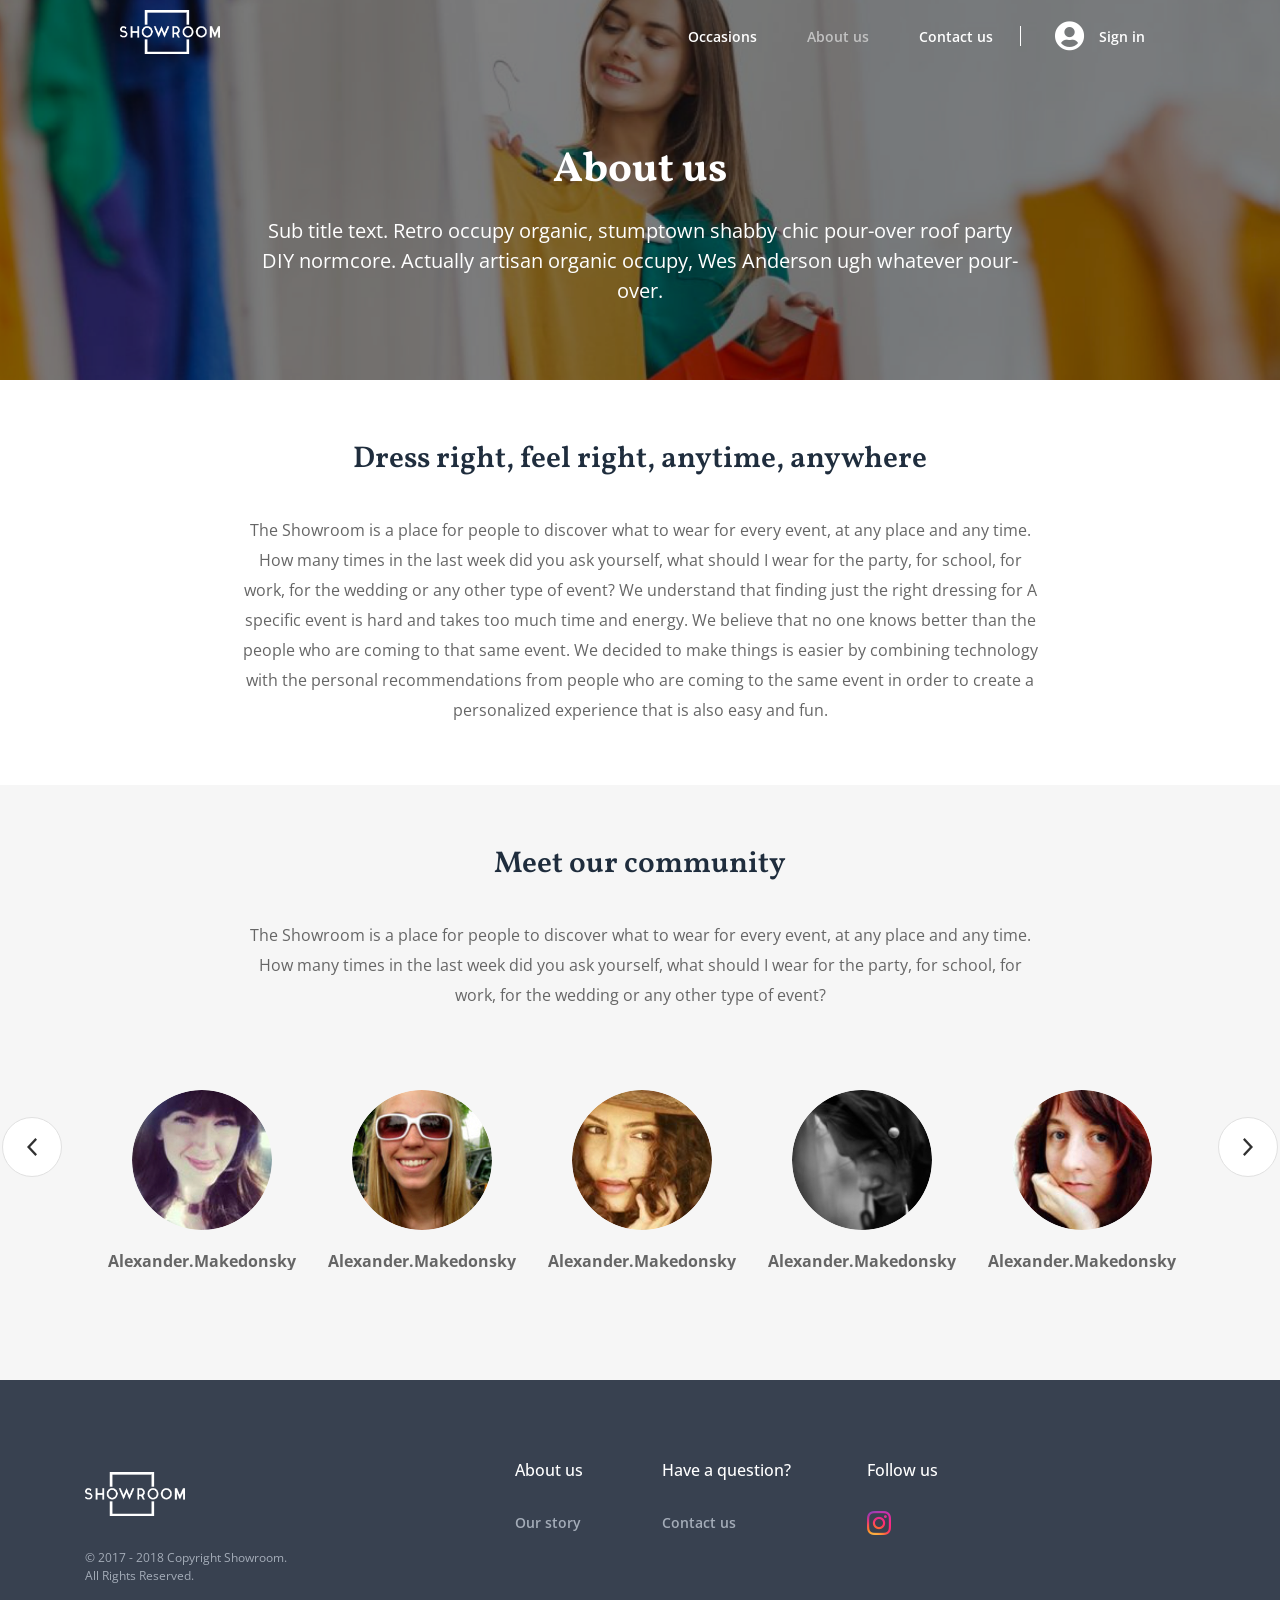
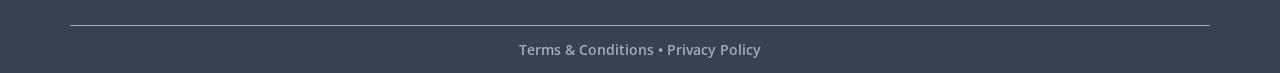
==== commit 072b6e2a: "community member name" ====
--- a/app/about_us.html
+++ b/app/about_us.html
@@ -45,7 +45,7 @@
 						<li><a href="occasions.html">Occasions</a></li>
 						<!--li><a href="#">Blog</a></li-->
 						<li class="active"><a href="about_us.html">About us</a></li>
-						<li><a href="#">Contact us</a></li>
+						<li><a href="contact_us.html">Contact us</a></li>
 					</ul>
 				</div>
 
@@ -110,42 +110,42 @@
 										<div class="community-image">
 											<a href="#"><img src="img/1@2x.jpg" alt="" /></a>
 										</div>
-										<div class="community-title"><a href="#">Lorem ipsum</a></div>
+										<div class="community-title"><a href="#">Alexander.Makedonsky</a></div>
 									</div>
 
 									<div>
 										<div class="community-image">
 											<a href="#"><img src="img/2@2x.jpg" alt="" /></a>
 										</div>
-										<div class="community-title"><a href="#">Lorem ipsum</a></div>
+										<div class="community-title"><a href="#">Alexander.Makedonsky</a></div>
 									</div>
 
 									<div>
 										<div class="community-image">
 											<a href="#"><img src="img/3@2x.jpg" alt="" /></a>
 										</div>
-										<div class="community-title"><a href="#">Lorem ipsum</a></div>
+										<div class="community-title"><a href="#">Alexander.Makedonsky</a></div>
 									</div>
 
 									<div>
 										<div class="community-image">
 											<a href="#"><img src="img/4@2x.jpg" alt="" /></a>
 										</div>
-										<div class="community-title"><a href="#">Lorem ipsum</a></div>
+										<div class="community-title"><a href="#">Alexander.Makedonsky</a></div>
 									</div>
 
 									<div>
 										<div class="community-image">
 											<a href="#"><img src="img/5@2x.jpg" alt="" /></a>
 										</div>
-										<div class="community-title"><a href="#">Lorem ipsum</a></div>
+										<div class="community-title"><a href="#">Alexander.Makedonsky</a></div>
 									</div>
 
 									<div>
 										<div class="community-image">
 											<a href="#"><img src="img/5@2x.jpg" alt="" /></a>
 										</div>
-										<div class="community-title"><a href="#">Lorem ipsum</a></div>
+										<div class="community-title"><a href="#">Alexander.Makedonsky</a></div>
 									</div>
 
 								</div><!-- //.community-slider -->
@@ -190,7 +190,7 @@
 							<h3 class="widget-title">Have a question?</h3>
 							<div>
 								<ul>
-									<li><a href="#">Contact us</a></li>
+									<li><a href="contact_us.html">Contact us</a></li>
 								</ul>
 							</div>
 						</section>
--- a/app/css/style.css
+++ b/app/css/style.css
@@ -4865,6 +4865,18 @@
 
 .slick-arrow.slick-hidden { display: none; }
 
+svg.icon { display: inline-block; width: 1em; height: 1em; stroke-width: 0; stroke: currentColor; fill: currentColor; }
+
+.contact-phone .icon-phone, .contact-section .contact-email .icon-phone, .contact-section .contact-address .icon-phone { fill: #d8d8d8; height: 2.3rem; width: 2.3rem; }
+
+.contact-email .icon-envelope { fill: #d8d8d8; height: 1.8rem; width: 2.1rem; }
+
+.contact-address .icon-location { fill: #d8d8d8; height: 2rem; width: 2.4rem; }
+
+svg.icon-wear { fill: #f74236; height: 2.3rem; width: 2rem; }
+
+svg.icon-heart { fill: #f74236; height: 3rem; width: 3rem; }
+
 html, body { height: 100%; }
 
 html { font-size: 62.5%; }
@@ -4904,16 +4916,105 @@
 
 .clearfix:after { content: ""; display: table; clear: both; }
 
-@-webkit-keyframes scroll { from { background-position: left; }
-  to { background-position: right; } }
-
-@-webkit-keyframes heart-burst { from { background-position: left; }
-  to { background-position: right; } }
-
-@keyframes heart-burst { from { background-position: left; }
-  to { background-position: right; } }
+@-webkit-keyframes heartPulse { 0% { -webkit-transform: scale(1); transform: scale(1); }
+  50% { -webkit-transform: scale(1.5); transform: scale(1.5); } }
+
+@keyframes heartPulse { 0% { -webkit-transform: scale(1); transform: scale(1); }
+  50% { -webkit-transform: scale(1.5); transform: scale(1.5); } }
+
+@-webkit-keyframes heartUnlike { 50% { -webkit-transform: scale(0.75); transform: scale(0.75); } }
+
+@keyframes heartUnlike { 50% { -webkit-transform: scale(0.75); transform: scale(0.75); } }
+
+@-webkit-keyframes heartFloatMain-1 { 0% { opacity: 0;
+    -webkit-transform: translate(0) rotate(0);
+            transform: translate(0) rotate(0); }
+  50% { opacity: 1;
+    -webkit-transform: translate(0, -25px) rotate(-20deg);
+            transform: translate(0, -25px) rotate(-20deg); } }
+
+@keyframes heartFloatMain-1 { 0% { opacity: 0;
+    -webkit-transform: translate(0) rotate(0);
+            transform: translate(0) rotate(0); }
+  50% { opacity: 1;
+    -webkit-transform: translate(0, -25px) rotate(-20deg);
+            transform: translate(0, -25px) rotate(-20deg); } }
+
+@-webkit-keyframes heartFloatMain-2 { 0% { opacity: 0;
+    -webkit-transform: translate(0) rotate(0) scale(0);
+            transform: translate(0) rotate(0) scale(0); }
+  50% { opacity: .9;
+    -webkit-transform: translate(-10px, -38px) rotate(25deg) scale(1);
+            transform: translate(-10px, -38px) rotate(25deg) scale(1); } }
+
+@keyframes heartFloatMain-2 { 0% { opacity: 0;
+    -webkit-transform: translate(0) rotate(0) scale(0);
+            transform: translate(0) rotate(0) scale(0); }
+  50% { opacity: .9;
+    -webkit-transform: translate(-10px, -38px) rotate(25deg) scale(1);
+            transform: translate(-10px, -38px) rotate(25deg) scale(1); } }
+
+@-webkit-keyframes heartFloatSub-1 { 0% { visibility: hidden;
+    -webkit-transform: translate(0) rotate(0);
+            transform: translate(0) rotate(0); }
+  50% { visibility: visible;
+    -webkit-transform: translate(13px, -13px) rotate(30deg);
+            transform: translate(13px, -13px) rotate(30deg); } }
+
+@keyframes heartFloatSub-1 { 0% { visibility: hidden;
+    -webkit-transform: translate(0) rotate(0);
+            transform: translate(0) rotate(0); }
+  50% { visibility: visible;
+    -webkit-transform: translate(13px, -13px) rotate(30deg);
+            transform: translate(13px, -13px) rotate(30deg); } }
+
+@-webkit-keyframes heartFloatSub-2 { 0% { visibility: hidden;
+    -webkit-transform: translate(0) rotate(0);
+            transform: translate(0) rotate(0); }
+  50% { visibility: visible;
+    -webkit-transform: translate(18px, -10px) rotate(55deg);
+            transform: translate(18px, -10px) rotate(55deg); } }
+
+@keyframes heartFloatSub-2 { 0% { visibility: hidden;
+    -webkit-transform: translate(0) rotate(0);
+            transform: translate(0) rotate(0); }
+  50% { visibility: visible;
+    -webkit-transform: translate(18px, -10px) rotate(55deg);
+            transform: translate(18px, -10px) rotate(55deg); } }
+
+@-webkit-keyframes heartFloatSub-3 { 0% { visibility: hidden;
+    -webkit-transform: translate(0) rotate(0);
+            transform: translate(0) rotate(0); }
+  50% { visibility: visible;
+    -webkit-transform: translate(-10px, -10px) rotate(-40deg);
+            transform: translate(-10px, -10px) rotate(-40deg); }
+  100% { -webkit-transform: translate(-50px, 0); transform: translate(-50px, 0); } }
+
+@keyframes heartFloatSub-3 { 0% { visibility: hidden;
+    -webkit-transform: translate(0) rotate(0);
+            transform: translate(0) rotate(0); }
+  50% { visibility: visible;
+    -webkit-transform: translate(-10px, -10px) rotate(-40deg);
+            transform: translate(-10px, -10px) rotate(-40deg); }
+  100% { -webkit-transform: translate(-50px, 0); transform: translate(-50px, 0); } }
+
+@-webkit-keyframes heartFloatSub-4 { 0% { visibility: hidden;
+    -webkit-transform: translate(0) rotate(0);
+            transform: translate(0) rotate(0); }
+  50% { visibility: visible;
+    -webkit-transform: translate(2px, -18px) rotate(-25deg);
+            transform: translate(2px, -18px) rotate(-25deg); } }
+
+@keyframes heartFloatSub-4 { 0% { visibility: hidden;
+    -webkit-transform: translate(0) rotate(0);
+            transform: translate(0) rotate(0); }
+  50% { visibility: visible;
+    -webkit-transform: translate(2px, -18px) rotate(-25deg);
+            transform: translate(2px, -18px) rotate(-25deg); } }
 
 @media screen and (min-width: 1200px) { .container { width: 1140px; } }
+
+.wrapper { min-height: 100%; }
 
 h1 { font-size: 5rem; line-height: 6rem; color: #1f2d3d; font-family: "Vollkorn", serif; padding: 1.5rem 0; font-weight: 400; }
 
@@ -4924,10 +5025,6 @@
 /* text position */
 .nowrap { white-space: nowrap !important; }
 
-.bg-w { background-color: #fff; }
-
-.bg-g { background-color: #f6f6f6; }
-
 /* loader */
 .loaded .main-wrapper { visibility: hidden; }
 
@@ -4935,7 +5032,7 @@
 
 .loaded .icon-load { display: block; }
 
-.hero-image { background-position: center; background-size: cover; height: 380px; display: -webkit-box; display: -webkit-flex; display: -ms-flexbox; display: flex; -webkit-box-align: center; -webkit-align-items: center; -ms-flex-align: center; align-items: center; -webkit-box-pack: start; -webkit-justify-content: flex-start; -ms-flex-pack: start; justify-content: flex-start; padding-top: 7.2rem; }
+.hero-image { background-color: #000; background-position: center; background-size: cover; height: 380px; display: -webkit-box; display: -webkit-flex; display: -ms-flexbox; display: flex; -webkit-box-align: center; -webkit-align-items: center; -ms-flex-align: center; align-items: center; -webkit-box-pack: start; -webkit-justify-content: flex-start; -ms-flex-pack: start; justify-content: flex-start; padding-top: 7.2rem; }
 
 @media screen and (max-width: 375px) { .hero-image { padding-top: 7.2rem; } }
 
@@ -4969,7 +5066,7 @@
 
 @media screen and (max-width: 991px) { footer { padding-top: 3rem; } }
 
-@media screen and (max-width: 425px) { footer { font-family: "Roboto", sans-serif; font-weight: 500; } }
+@media screen and (max-width: 425px) { footer { font-weight: 500; } }
 
 footer a { display: inline-block; padding: 3px 0; }
 
@@ -4979,7 +5076,7 @@
 
 @media screen and (max-width: 992px) { footer .logo { display: inline-block; } }
 
-@media screen and (max-width: 374px) { footer .logo { margin-bottom: 0; margin-top: 0; -webkit-flex-shrink: 0; -ms-flex-negative: 0; flex-shrink: 0; } }
+@media screen and (max-width: 374px) { footer .logo { margin-bottom: 0; margin-top: 0; -webkit-box-flex: 1; -webkit-flex: 1; -ms-flex: 1; flex: 1; } }
 
 .footer-main { padding-bottom: 1rem; }
 
@@ -4991,7 +5088,7 @@
 
 .footer-main .col-xs-6 { float: none; display: inline-block; margin: 0 -3px; vertical-align: top; }
 
-.footer-lower { font-family: "Open Sans", sans-serif; font-size: 1.4rem; font-weight: 600; line-height: 1.93; text-align: center; }
+.footer-lower { font-size: 1.4rem; font-weight: 600; line-height: 1.93; text-align: center; }
 
 .footer-lower .container { border-top: 1px solid; padding-bottom: .7rem; padding-top: .7rem; }
 
@@ -4999,15 +5096,17 @@
 
 @media screen and (max-width: 991px) { .footer-copyright { margin-left: 3rem; } }
 
-@media screen and (max-width: 320px) { .footer-copyright { margin-left: 1rem; } }
+@media screen and (max-width: 375px) { .footer-copyright { margin-left: 1rem; } }
 
 .widget { margin-bottom: 3rem; }
 
-@media screen and (max-width: 320px) { .widget { padding-left: 1rem; padding-right: 1rem; }
-  .widget:first-child { -webkit-box-align: center; -webkit-align-items: center; -ms-flex-align: center; align-items: center; display: -webkit-box; display: -webkit-flex; display: -ms-flexbox; display: flex; -webkit-box-pack: justify; -webkit-justify-content: space-between; -ms-flex-pack: justify; justify-content: space-between; padding: 0; } }
+@media screen and (max-width: 375px) { .widget { margin-bottom: 1.2rem !important; padding-left: 1rem; padding-right: 1rem; }
+  .widget:first-child { -webkit-box-align: center; -webkit-align-items: center; -ms-flex-align: center; align-items: center; display: -webkit-box; display: -webkit-flex; display: -ms-flexbox; display: flex; -webkit-box-pack: justify; -webkit-justify-content: space-between; -ms-flex-pack: justify; justify-content: space-between; padding: 0 0 2rem; } }
 
 .widget-title { color: #fff; font-size: 1.6rem; line-height: 3rem; margin-bottom: 2.1rem; margin-top: 0; }
 
+@media screen and (max-width: 425px) { .widget-title { margin-bottom: 1.4rem; } }
+
 .widget ul { list-style: none; padding: 0; }
 
 .widget ul li { font-size: 1.4rem; }
@@ -5016,13 +5115,43 @@
 
 @media screen and (max-width: 374px) { .widget.wrapper { display: -webkit-box; display: -webkit-flex; display: -ms-flexbox; display: flex; -webkit-box-align: center; -webkit-align-items: center; -ms-flex-align: center; align-items: center; -webkit-box-pack: justify; -webkit-justify-content: space-between; -ms-flex-pack: justify; justify-content: space-between; } }
 
-.btn, input[type="submit"] { background-color: #df2f4a; border: none; border-radius: 30px; color: #fff; font-family: "Open Sans", sans-serif; font-size: 1rem; font-weight: 900; letter-spacing: 1.3px; display: inline-block; height: 4rem; line-height: 4rem; padding: 0 4rem; text-align: center; text-transform: uppercase; }
+.btn, input[type="submit"] { background-color: #df2f4a; border: none; border-radius: 30px; color: #fff; font-family: "Open Sans", sans-serif; font-size: 1.5rem; font-weight: 600; letter-spacing: 1.3px; display: inline-block; height: 4.5rem; line-height: 4.5rem; padding: 0 4rem; text-align: center; text-transform: uppercase; }
 
 .btn:hover, input[type="submit"]:hover { background-color: #d4213c; }
 
-.btn:hover, input[type="submit"]:hover { color: #fff; }
+.btn:hover, input[type="submit"]:hover, .btn:focus, input[type="submit"]:focus { color: #fff; }
 
 .btn.btn-sm, input.btn-sm[type="submit"] { border-radius: 4px; font-size: 1rem; height: 2rem; line-height: 2rem; letter-spacing: 1.3px; padding: 0; width: 5rem; }
+
+.like-button { margin-right: 5px; position: relative; z-index: 99; }
+
+.like-button.liked { color: #f74236; }
+
+.like-button.liked .like-icon { background: url('data:image/svg+xml;utf8,<svg width="27" height="30" viewBox="0 0 21 18" xmlns="http://www.w3.org/2000/svg"><title>heart-colored</title><path d="M10.101 4.417S8.895.207 5.111.207c-4.465 0-10.967 6.846 5.082 17.592C25.237 7.03 19.665.202 15.501.202c-4.162 0-5.4 4.215-5.4 4.215z" fill="#f74236" fill-rule="evenodd"/></svg>') no-repeat center; }
+
+.like-icon { color: #484F56; width: 27px; height: 30px; display: inline-block; position: relative; font-size: 2.5rem; text-align: center; background: url('data:image/svg+xml;utf8,<svg width="27" height="30" viewBox="0 0 21 18" xmlns="http://www.w3.org/2000/svg"><title>heart-colored</title><path d="M10.101 4.417S8.895.207 5.111.207c-4.465 0-10.967 6.846 5.082 17.592C25.237 7.03 19.665.202 15.501.202c-4.162 0-5.4 4.215-5.4 4.215z" fill="#484F56" fill-rule="evenodd"/></svg>') no-repeat center; background-size: 100%; -webkit-animation: heartUnlike 0.1s cubic-bezier(0.175, 0.885, 0.32, 1.275) both; animation: heartUnlike 0.1s cubic-bezier(0.175, 0.885, 0.32, 1.275) both; }
+
+.liked .like-icon { -webkit-animation: heartPulse 0.1s cubic-bezier(0.175, 0.885, 0.32, 1.275) both; animation: heartPulse 0.1s cubic-bezier(0.175, 0.885, 0.32, 1.275) both; color: #f74236; }
+
+.liked .like-icon [class^="heart-animation-"] { background: url('data:image/svg+xml;utf8,<svg width="21" height="18" viewBox="0 0 21 18" xmlns="http://www.w3.org/2000/svg"><title>heart-colored</title><path d="M10.101 4.417S8.895.207 5.111.207c-4.465 0-10.967 6.846 5.082 17.592C25.237 7.03 19.665.202 15.501.202c-4.162 0-5.4 4.215-5.4 4.215z" fill="#f74236" fill-rule="evenodd"/></svg>') no-repeat center; background-size: 100%; display: block; position: absolute; top: 0; left: 0; width: 16px; height: 14px; opacity: 0; }
+
+.liked .like-icon [class^="heart-animation-"]::before, .liked .like-icon [class^="heart-animation-"]::after { content: ''; background: inherit; background-size: 100%; width: inherit; height: inherit; display: inherit; position: relative; top: inherit; left: inherit; opacity: 0; }
+
+.liked .like-icon .heart-animation-1 { -webkit-animation: heartFloatMain-1 1s cubic-bezier(0.175, 0.885, 0.32, 1.275) both; animation: heartFloatMain-1 1s cubic-bezier(0.175, 0.885, 0.32, 1.275) both; }
+
+.liked .like-icon .heart-animation-1::before, .liked .like-icon .heart-animation-1::after { width: 12px; height: 10px; visibility: hidden; }
+
+.liked .like-icon .heart-animation-1::before { opacity: .6; -webkit-animation: heartFloatSub-1 1s 0.1s cubic-bezier(0.175, 0.885, 0.32, 1.275) both; animation: heartFloatSub-1 1s 0.1s cubic-bezier(0.175, 0.885, 0.32, 1.275) both; }
+
+.liked .like-icon .heart-animation-1::after { -webkit-animation: heartFloatSub-2 1s 0.1s cubic-bezier(0.175, 0.885, 0.32, 1.275) both; animation: heartFloatSub-2 1s 0.1s cubic-bezier(0.175, 0.885, 0.32, 1.275) both; opacity: .75; }
+
+.liked .like-icon .heart-animation-2 { -webkit-animation: heartFloatMain-2 1s 0.1s cubic-bezier(0.175, 0.885, 0.32, 1.275) both; animation: heartFloatMain-2 1s 0.1s cubic-bezier(0.175, 0.885, 0.32, 1.275) both; }
+
+.liked .like-icon .heart-animation-2::before, .liked .like-icon .heart-animation-2::after { width: 10px; height: 8px; visibility: hidden; }
+
+.liked .like-icon .heart-animation-2::before { -webkit-animation: heartFloatSub-3 1s 0.1s cubic-bezier(0.175, 0.885, 0.32, 1.275) both; animation: heartFloatSub-3 1s 0.1s cubic-bezier(0.175, 0.885, 0.32, 1.275) both; opacity: .25; }
+
+.liked .like-icon .heart-animation-2::after { -webkit-animation: heartFloatSub-4 1s 0.1s cubic-bezier(0.175, 0.885, 0.32, 1.275) both; animation: heartFloatSub-4 1s 0.1s cubic-bezier(0.175, 0.885, 0.32, 1.275) both; opacity: .4; }
 
 @media screen and (min-width: 1025px) { nav.bootsnav .container { height: 100%; left: 120px; padding: 0; position: absolute; right: 120px; top: 0; width: auto; }
   nav.bootsnav .container .login a { padding-right: 0; } }
@@ -5152,11 +5281,27 @@
 
 @media screen and (max-width: 425px) { .form-group { margin-bottom: 3rem; } }
 
-.form-group label { color: #666; font-size: 1.2rem; font-weight: bold; display: block; line-height: 2.5; margin-bottom: 0; }
+.form-group label { color: #666; font-size: 1.4rem; font-weight: 600; display: block; line-height: 2.5; margin-bottom: 0; }
 
 .form-group .form-control, .form-group input[type="text"], .form-group input[type="email"], .form-group textarea[class*="form-control"] { border-radius: 4px; padding: 6px 2rem; }
 
 .form-group .form-control:not(textarea), .form-group input[type="text"]:not(textarea), .form-group input[type="email"]:not(textarea), .form-group textarea[class*="form-control"]:not(textarea) { height: 5rem; }
+
+.form-group input[type="text"], .form-group input[type="email"] { color: #1f2d3d; font-weight: 600; -webkit-transition: none !important; transition: none !important; }
+
+.form-group input[type="text"]::-webkit-input-placeholder, .form-group input[type="email"]::-webkit-input-placeholder { color: #ccc; font-weight: normal; }
+
+.form-group input[type="text"]:-moz-placeholder, .form-group input[type="email"]:-moz-placeholder { color: #ccc; font-weight: normal; }
+
+.form-group input[type="text"]::-moz-placeholder, .form-group input[type="email"]::-moz-placeholder { color: #ccc; font-weight: normal; }
+
+.form-group input[type="text"]:-ms-input-placeholder, .form-group input[type="email"]:-ms-input-placeholder { color: #ccc; font-weight: normal; }
+
+.form-group input:focus, .form-group textarea:focus { border-color: #ccc !important; box-shadow: none !important; outline: none !important; }
+
+.form-group input:-webkit-autofill { -webkit-box-shadow: inset 0 0 0 50px #fff !important; -webkit-text-fill-color: #1f2d3d !important; color: #1f2d3d !important; }
+
+textarea[class*="form-control"] { color: #1f2d3d; font-weight: 600; }
 
 .modal { text-align: center; }
 
@@ -5229,25 +5374,27 @@
 
 .show-tags .tag-container { opacity: 1; visibility: visible; }
 
-.tag-container .tag-content { background: #fff; border-radius: 4px; box-shadow: 0 0 10px -1px rgba(0, 0, 0, 0.3); bottom: 1.5rem; visibility: hidden; left: 45%; margin-bottom: 1rem; min-width: 11rem; opacity: 0; padding: .3rem 3rem .3rem .8rem; position: absolute; text-align: left; -webkit-transform: translateX(-50%); -ms-transform: translateX(-50%); transform: translateX(-50%); -webkit-transition: all 0.2s linear; transition: all 0.2s linear; }
+.tag-container .tag-content { background: #fff; border-radius: 4px; box-shadow: 0 0 10px -1px rgba(0, 0, 0, 0.3); bottom: 1.5rem; visibility: hidden; left: 45%; margin-bottom: 1rem; min-width: 14rem; opacity: 0; padding: .5rem 2rem .5rem .8rem; position: absolute; text-align: left; -webkit-transform: translateX(-50%); -ms-transform: translateX(-50%); transform: translateX(-50%); -webkit-transition: all 0.2s linear; transition: all 0.2s linear; z-index: 9; }
 
 .tag-container .tag-content:before { border-top: 7px solid #fff; border-left: 7px solid transparent; border-right: 7px solid transparent; content: ''; bottom: -5px; height: 0; left: 0; margin: auto; position: absolute; right: 0; width: 0; }
 
-.tag-container .name { font-size: 1.2rem; font-weight: 700; }
-
-.tag-container .price { color: #666; font-size: 1rem; }
-
-.tag-container .product-link { -webkit-box-align: center; -webkit-align-items: center; -ms-flex-align: center; align-items: center; bottom: 0; color: #d8d8d8; display: -webkit-box; display: -webkit-flex; display: -ms-flexbox; display: flex; -webkit-box-pack: center; -webkit-justify-content: center; -ms-flex-pack: center; justify-content: center; position: absolute; right: 0; text-align: center; top: 0; width: 3rem; }
-
-.tag-container .product-link:hover { background: #eee; color: #1f2d3d; }
-
-.tag-container .fa-tag { color: #fff; font-size: 1.4rem; text-shadow: 0 0 30px #1f2d3d; }
-
-.add-tag { -webkit-box-align: center; -webkit-align-items: center; -ms-flex-align: center; align-items: center; display: -webkit-box; display: -webkit-flex; display: -ms-flexbox; display: flex; position: absolute; }
+.tag-container .tag-content:after { bottom: -2rem; content: ''; height: 2rem; left: 0; position: absolute; width: 100%; }
+
+.tag-container .name { font-size: 1.4rem; font-weight: 700; padding: 2px 0px; }
+
+.tag-container .price { font-size: 1.4rem; font-weight: 700; }
+
+.tag-container .product-link { -webkit-box-align: center; -webkit-align-items: center; -ms-flex-align: center; align-items: center; bottom: 0; color: #484F56; display: -webkit-box; display: -webkit-flex; display: -ms-flexbox; display: flex; -webkit-box-pack: end; -webkit-justify-content: flex-end; -ms-flex-pack: end; justify-content: flex-end; padding-right: 1rem; position: absolute; right: 0; text-align: center; top: 0; width: 100%; }
+
+.tag-container .product-link:hover { background: rgba(0, 0, 0, 0.07); color: #1f2d3d; }
+
+.tag-container .fa-tag { color: #fff; font-size: 1.7rem; text-shadow: 1px 1px 20px #000, -1px -1px 20px #000; -webkit-transform: translateY(5px) translateX(7px); -ms-transform: translateY(5px) translateX(7px); transform: translateY(5px) translateX(7px); }
+
+.add-tag { -webkit-box-align: center; -webkit-align-items: center; -ms-flex-align: center; align-items: center; display: -webkit-box; display: -webkit-flex; display: -ms-flexbox; display: flex; position: absolute; z-index: 9; }
 
 .add-tag .fa-tag { color: #fff; font-size: 1.4rem; }
 
-.add-tag .delete-tag { color: #d8d8d8; float: right; font-size: 1.2rem; font-weight: 500; line-height: 1.8rem; margin-bottom: .5rem; margin-top: -.6rem; }
+.add-tag .delete-tag { color: #ccc; float: right; font-size: 1.2rem; font-weight: 500; line-height: 1.8rem; margin-bottom: .5rem; margin-top: -.6rem; }
 
 .add-tag .delete-tag:hover { color: #a4acb8; }
 
@@ -5255,7 +5402,15 @@
 
 .add-tag .form:before { content: ''; height: 0; position: absolute; width: 0; z-index: 1; }
 
-.add-tag .form input { height: 20px; border-radius: 4px; border: solid 1px #ddd; font-size: 1rem; font-style: italic; margin-bottom: 6px; -webkit-transition: all 0.2s linear; transition: all 0.2s linear; }
+.add-tag .form input { color: #1f2d3d; border-radius: 4px; border: solid 1px #ccc; box-shadow: none !important; font-size: 1rem; font-style: italic; height: 20px; margin-bottom: 6px; outline: none !important; -webkit-transition: all 0.2s linear; transition: all 0.2s linear; }
+
+.add-tag .form input::-webkit-input-placeholder { color: #8c8c8c; }
+
+.add-tag .form input:-moz-placeholder { color: #8c8c8c; }
+
+.add-tag .form input::-moz-placeholder { color: #8c8c8c; }
+
+.add-tag .form input:-ms-input-placeholder { color: #8c8c8c; }
 
 .add-tag .form input:first-child { padding-right: 3rem; }
 
@@ -5275,27 +5430,43 @@
 
 .add-tag.tag-bottom .form:before { border-top: 7px solid #fff; border-left: 7px solid transparent; border-right: 7px solid transparent; bottom: -7px; left: 50%; -webkit-transform: translateX(-50%); -ms-transform: translateX(-50%); transform: translateX(-50%); }
 
-.add-tag .link-button { color: #d8d8d8; cursor: pointer; font-size: 1.5rem; display: block; height: 1.8rem; position: absolute; right: 15px; text-align: center; top: 29px; width: 2.5rem; }
+.add-tag .link-button { color: #ccc; cursor: pointer; font-size: 1.5rem; display: block; height: 1.8rem; padding: 2px 0; position: absolute; right: 12px; text-align: center; top: 28px; width: 2.8rem; }
 
 .add-tag .link-button:hover { color: #a4acb8; }
 
-.add-tag .link-button .fa-link { -webkit-transform: rotateZ(45deg); -ms-transform: rotate(45deg); transform: rotateZ(45deg); }
+.add-tag .link-button .icon-link { height: 1.5rem; -webkit-transform: rotateZ(45deg); -ms-transform: rotate(45deg); transform: rotateZ(45deg); width: 3rem; }
 
 .add-tag form .url-link:not(.show) { height: 0; margin: 0; padding-bottom: 0; padding-top: 0; visibility: hidden; }
 
-.item-tag { background: rgba(255, 255, 255, 0.9); bottom: 1.2rem; border-radius: 3rem; color: transparent; cursor: pointer; font-size: 1.2rem; font-weight: 600; height: 3rem; left: 1.2rem; line-height: 3rem; max-width: 3rem; padding: 0 .9rem; position: absolute; text-align: center; -webkit-transition: all .6s; transition: all .6s; white-space: nowrap; z-index: 1; }
-
-.item-tag:not(.has-tags):hover { border-radius: 3rem; color: #5f5f5f; cursor: default; max-width: 100%; padding: 0 1.5rem; width: auto; }
-
-.item-tag:not(.has-tags):hover i { font-size: 1.7rem; margin-right: 3px; }
-
-.item-tag i { color: #909090; font-size: 1.2rem; -webkit-transition: all .3s; transition: all .3s; vertical-align: middle; }
-
-.item-tag span { display: inline-block; line-height: inherit; overflow: hidden; vertical-align: middle; }
+.item-tag { background: rgba(255, 255, 255, 0.9); bottom: 1.2rem; border-radius: 3rem; color: transparent; cursor: pointer; font-size: 1.2rem; font-weight: 600; height: 2.7rem; left: 1rem; line-height: 2.7rem; max-width: 3rem; padding: 0 .8rem; position: absolute; text-align: center; -webkit-transition: all .6s; transition: all .6s; white-space: nowrap; z-index: 1; }
+
+@media screen and (max-width: 375px) { .item-tag { bottom: 1rem; font-size: .9rem; left: .5rem; } }
+
+.item-tag:not(.has-tags):hover { border-radius: 3rem; color: #5f5f5f; cursor: default; max-width: 100%; padding: 0 1.3rem; width: auto; }
+
+@media screen and (max-width: 375px) { .item-tag:not(.has-tags):hover { padding: 0 1rem; } }
+
+.item-tag:not(.has-tags):hover i { margin-right: 3px; }
+
+@media screen and (max-width: 375px) { .item-tag:not(.has-tags):hover i { font-size: 1.2rem; } }
+
+.item-tag:not(.has-tags):hover span { display: inline-block; }
+
+.item-tag i { color: #484F56; font-size: 1.5rem; -webkit-transition: all .3s; transition: all .3s; vertical-align: middle; }
+
+.item-tag span { display: inline-block; display: none; line-height: inherit; margin-top: -3px; overflow: hidden; vertical-align: middle; }
 
 .item-tag.has-tags:before { background: #df2f4a; border: 1px solid #fff; border-radius: 50%; color: #fff; content: attr(data-tags); font-family: "Roboto", sans-serif; font-size: 11px; font-weight: normal; height: 2rem; line-height: 1.8rem; position: absolute; right: -1rem; text-align: center; top: -1rem; width: 2rem; display: -webkit-box; display: -webkit-flex; display: -ms-flexbox; display: flex; -webkit-box-align: center; -webkit-align-items: center; -ms-flex-align: center; align-items: center; -webkit-box-pack: center; -webkit-justify-content: center; -ms-flex-pack: center; justify-content: center; }
 
 .item-tag.has-tags > span { display: none; }
+
+.wear-icon { color: #484F56; cursor: pointer; font-size: 2rem; position: relative; -webkit-transition: all 0.2s linear; transition: all 0.2s linear; }
+
+.wear-icon:before { background: #aaa; border: 1px solid #fff; border-radius: 50%; color: #fff; content: '?'; font-family: "Roboto", sans-serif; font-size: 11px; font-weight: normal; height: 1.8rem; position: absolute; right: -1rem; top: -1rem; width: 1.8rem; display: -webkit-box; display: -webkit-flex; display: -ms-flexbox; display: flex; -webkit-box-align: center; -webkit-align-items: center; -ms-flex-align: center; align-items: center; -webkit-box-pack: center; -webkit-justify-content: center; -ms-flex-pack: center; justify-content: center; -webkit-transition: all 0.2s linear; transition: all 0.2s linear; }
+
+.wear-icon.active { color: #df2f4a; }
+
+.wear-icon.active:before { background: #df2f4a; }
 
 .hero-slider { position: relative; }
 
@@ -5349,7 +5520,11 @@
 
 .occasion-item .occasion-image { max-height: 33rem; overflow: hidden; position: relative; }
 
-.occasion-item .occasion-image img { width: 100%; }
+@media screen and (max-width: 425px) { .occasion-item .occasion-image { max-height: 23.8rem; } }
+
+.occasion-item .occasion-image img { max-height: 33rem; width: 100%; }
+
+@media screen and (max-width: 425px) { .occasion-item .occasion-image img { max-height: 23.8rem; } }
 
 .occasion-item .occasion-info { background: #fff; color: #666; font-size: 1.2rem; font-weight: 600; padding: 2rem; }
 
@@ -5391,6 +5566,8 @@
 
 @media screen and (max-width: 425px) { .contact-section { padding: .3rem 0 8rem; } }
 
+.contact-section .container { max-width: 98rem; }
+
 .contact-section .section-title { line-height: 3.5rem; margin-bottom: 1rem; }
 
 @media screen and (max-width: 425px) { .contact-section .section-title br { display: none; } }
@@ -5405,6 +5582,14 @@
 
 @media screen and (max-width: 425px) { .contact-section input[type="submit"] { margin-top: 1rem; } }
 
+.contact-section .contact-title { font-size: 1.6rem; font-weight: 600; line-height: 3rem; margin-bottom: 2.7rem; margin-top: 3.5rem; }
+
+.contact-section .contact-icon { -webkit-flex-shrink: 0; -ms-flex-negative: 0; flex-shrink: 0; height: 3rem; margin-right: 2rem; padding-top: 4px; text-align: center; width: 3rem; }
+
+.contact-section .contact-phone, .contact-section .contact-email, .contact-section .contact-address { color: #666; display: -webkit-box; display: -webkit-flex; display: -ms-flexbox; display: flex; font-size: 1.4rem; font-weight: 600; line-height: 3rem; margin-bottom: 1.8rem; }
+
+.contact-section .contact-phone a:hover, .contact-section .contact-email a:hover, .contact-section .contact-address a:hover { color: #1f2d3d; }
+
 .text-section { padding: 2.3rem 0 5rem; text-align: center; }
 
 .text-section .section-content { max-width: 80rem; margin: auto; }
@@ -5429,7 +5614,7 @@
 
 .community-section .community-slider .community-title { font-size: 1.6rem; font-weight: bold; line-height: 1.8rem; }
 
-.community-section .community-slider .community-title a { color: #666; }
+.community-section .community-slider .community-title a { color: #666; word-break: break-word; word-wrap: break-word; }
 
 .community-section .community-slider .community-title a:hover { color: #1f2d3d; }
 
@@ -5451,10 +5636,14 @@
 
 @media screen and (max-width: 1024px) { .community-section .community-slider .slick-arrow.slick-next { right: 50%; -webkit-transform: translateY(-50%) translateX(100%) rotateZ(180deg); -ms-transform: translateY(-50%) translateX(100%) rotate(180deg); transform: translateY(-50%) translateX(100%) rotateZ(180deg); } }
 
-.event-info-section { padding-top: 7.2rem; text-align: center; }
+.event-info-section { background-color: #f6f6f6; padding-top: 7.2rem; text-align: center; }
+
+.event-info-section.has-image { background-color: #000; }
 
 @media screen and (max-width: 992px) { .event-info-section { height: auto; } }
 
+@media screen and (max-width: 320px) { .event-info-section .col-md-12 { padding-left: 1rem; padding-right: 1rem; } }
+
 .event-info-section:not(.has-image) .page-title { color: #1f2d3d; margin-bottom: 0; padding: 5rem 0 1rem; }
 
 .event-info-section:not(.has-image) .subtitle { color: #1f2d3d; }
@@ -5479,6 +5668,8 @@
 
 .event-info-section .event-persons-list ul li { display: inline-block; margin: 0 2rem; }
 
+@media screen and (max-width: 375px) { .event-info-section .event-persons-list ul li { margin: 0 .5rem; } }
+
 .event-info-section .event-persons-list ul a { font-weight: 600; }
 
 .event-info-section .event-persons-list ul a:hover { color: #c2c2c2; }
@@ -5489,23 +5680,37 @@
 
 .event-items-section { padding: 5rem 2rem 2rem; }
 
-@media screen and (max-width: 320px) { .event-items-section { padding-left: 0; padding-right: 0; } }
-
-.event-items-section .grid { margin: auto; }
-
-.event-items-section .grid-item { border-radius: 5px; margin-bottom: 2rem; padding: 1rem; -webkit-transition: all .3s; transition: all .3s; width: 325px; }
-
-.event-items-section .grid-item:hover { background: rgba(0, 0, 0, 0.05); }
-
-@media screen and (max-width: 320px) { .event-items-section .grid-item { width: 320px; } }
+@media screen and (max-width: 425px) { .event-items-section { overflow: hidden; padding-left: 0; padding-right: 0; } }
+
+.event-items-section .grid { opacity: 0; margin: auto; }
+
+@media screen and (max-width: 425px) { .event-items-section .grid { width: 100%; } }
+
+.event-items-section .grid-item { background: rgba(0, 0, 0, 0.025); border-radius: 5px; margin-bottom: 1rem; padding: 1rem; -webkit-transition: all .3s; transition: all .3s; width: 325px; }
+
+.event-items-section .grid-item:hover { background: rgba(0, 0, 0, 0.06); }
+
+@media screen and (max-width: 430px) { .event-items-section .grid-item { padding: .8rem; width: 200px; } }
+
+@media screen and (max-width: 400px) { .event-items-section .grid-item { width: 185px; } }
+
+@media screen and (max-width: 375px) { .event-items-section .grid-item { width: 175px; } }
+
+@media screen and (max-width: 360px) { .event-items-section .grid-item { width: 165px; } }
+
+@media screen and (max-width: 330px) { .event-items-section .grid-item { width: 150px; } }
 
 .event-items-section .grid-item .grid-item-header { background: transparent; left: 0; min-height: 4rem; padding: 1rem 1.2rem; position: absolute; top: 0; }
 
+@media screen and (max-width: 375px) { .event-items-section .grid-item .grid-item-header { padding: .5rem; } }
+
 .event-items-section .grid-item .grid-item-header a { -webkit-box-align: center; -webkit-align-items: center; -ms-flex-align: center; align-items: center; display: -webkit-box; display: -webkit-flex; display: -ms-flexbox; display: flex; }
 
 .event-items-section .grid-item .grid-item-header a:hover .user-name { opacity: 1; }
 
-.event-items-section .grid-item .grid-item-header .user-avatar { -webkit-box-align: center; -webkit-align-items: center; -ms-flex-align: center; align-items: center; background: #ccc; border: 1px solid #ccc; border-radius: 50%; box-shadow: 0 0 50px 0px rgba(0, 0, 0, 0.3); display: -webkit-box; display: -webkit-flex; display: -ms-flexbox; display: flex; height: 3rem; -webkit-box-pack: center; -webkit-justify-content: center; -ms-flex-pack: center; justify-content: center; -webkit-flex-shrink: 0; -ms-flex-negative: 0; flex-shrink: 0; margin-right: 1rem; overflow: hidden; width: 3rem; }
+.event-items-section .grid-item .grid-item-header .user-avatar { -webkit-box-align: center; -webkit-align-items: center; -ms-flex-align: center; align-items: center; background: #ccc; border: 1px solid #ccc; border-radius: 50%; box-shadow: 0 0 50px 0px rgba(0, 0, 0, 0.3); display: -webkit-box; display: -webkit-flex; display: -ms-flexbox; display: flex; height: 3rem; -webkit-box-pack: center; -webkit-justify-content: center; -ms-flex-pack: center; justify-content: center; -webkit-flex-shrink: 0; -ms-flex-negative: 0; flex-shrink: 0; margin-right: .5rem; overflow: hidden; width: 3rem; }
+
+.event-items-section .grid-item .grid-item-header .user-avatar img { max-width: 3rem; }
 
 .event-items-section .grid-item .grid-item-header .user-avatar .fa { color: #f5f5f5; font-size: 3rem; }
 
@@ -5521,24 +5726,30 @@
 
 .event-items-section .grid-item .grid-item-header:hover .user-tooltip { display: -webkit-box; display: -webkit-flex; display: -ms-flexbox; display: flex; }
 
-.event-items-section .grid-item .grid-item-image { position: relative; }
-
-.event-items-section .grid-item .grid-item-footer { -webkit-box-align: center; -webkit-align-items: center; -ms-flex-align: center; align-items: center; color: #5f5f5f; display: -webkit-box; display: -webkit-flex; display: -ms-flexbox; display: flex; font-size: 1.4rem; line-height: 1.8rem; min-height: 6rem; padding: 1.7rem 1.6rem 0; }
-
-.event-items-section .grid-item .grid-item-footer .likes { -webkit-box-align: center; -webkit-align-items: center; -ms-flex-align: center; align-items: center; display: -webkit-box; display: -webkit-flex; display: -ms-flexbox; display: flex; margin-left: -1.6rem; min-width: 8rem; padding-right: 1rem; }
-
-.event-items-section .grid-item .grid-item-footer .likes i { color: #F64135; font-size: 2.6rem; vertical-align: middle; }
-
-.event-items-section .grid-item .grid-item-footer .wear i { color: #F64135; font-size: 1.8rem; }
-
-.event-items-section .grid-item .grid-item-footer .share { color: #d8d8d8; font-size: 2rem; margin-left: auto; }
+.event-items-section .grid-item .grid-item-image { position: relative; text-align: center; }
+
+.event-items-section .grid-item .grid-item-footer { -webkit-box-align: center; -webkit-align-items: center; -ms-flex-align: center; align-items: center; display: -webkit-box; display: -webkit-flex; display: -ms-flexbox; display: flex; font-size: 1.4rem; font-weight: bold; line-height: 1.8rem; min-height: 4rem; padding: 1rem 1rem 0; }
+
+@media screen and (max-width: 375px) { .event-items-section .grid-item .grid-item-footer { padding: 0; } }
+
+.event-items-section .grid-item .grid-item-footer .likes { -webkit-box-align: center; -webkit-align-items: center; -ms-flex-align: center; align-items: center; display: -webkit-box; display: -webkit-flex; display: -ms-flexbox; display: flex; margin-right: 1.5rem; min-width: 3rem; padding-top: .5rem; }
+
+@media screen and (max-width: 375px) { .event-items-section .grid-item .grid-item-footer .likes { margin-right: .5rem; } }
+
+.event-items-section .grid-item .grid-item-footer .wear { display: -webkit-box; display: -webkit-flex; display: -ms-flexbox; display: flex; -webkit-box-pack: justify; -webkit-justify-content: space-between; -ms-flex-pack: justify; justify-content: space-between; padding-top: 5px; position: relative; z-index: 1; }
+
+.event-items-section .grid-item .grid-item-footer .wear div { padding: 0 0 0 1rem; }
+
+@media screen and (max-width: 425px) { .event-items-section .grid-item .grid-item-footer .wear div span { display: none; } }
+
+.event-items-section .grid-item .grid-item-footer .share { color: #484F56; display: -webkit-box; display: -webkit-flex; display: -ms-flexbox; display: flex; font-size: 2.2rem; margin-left: auto; }
 
 .event-items-section .grid-item .grid-item-footer .share:hover { color: #1f2d3d; }
 
-.heart { background-image: url("../img/web_heart_animation.png"); background-position: left; background-repeat: no-repeat; background-size: 2900%; cursor: pointer; height: 45px; margin-right: -.5rem; -webkit-transform: scale(1.5); -ms-transform: scale(1.5); transform: scale(1.5); width: 60px; }
-
-.heart.like { background-position: right; }
-
-.is_animating { -webkit-animation: heart-burst 0.8s steps(28) 1; animation: heart-burst 0.8s steps(28) 1; }
+.bg-w { background-color: #fff; }
+
+.bg-g { background-color: #f6f6f6; }
+
+.mb100 { margin-bottom: 10rem; }
 
 /*# sourceMappingURL=style.css.map */
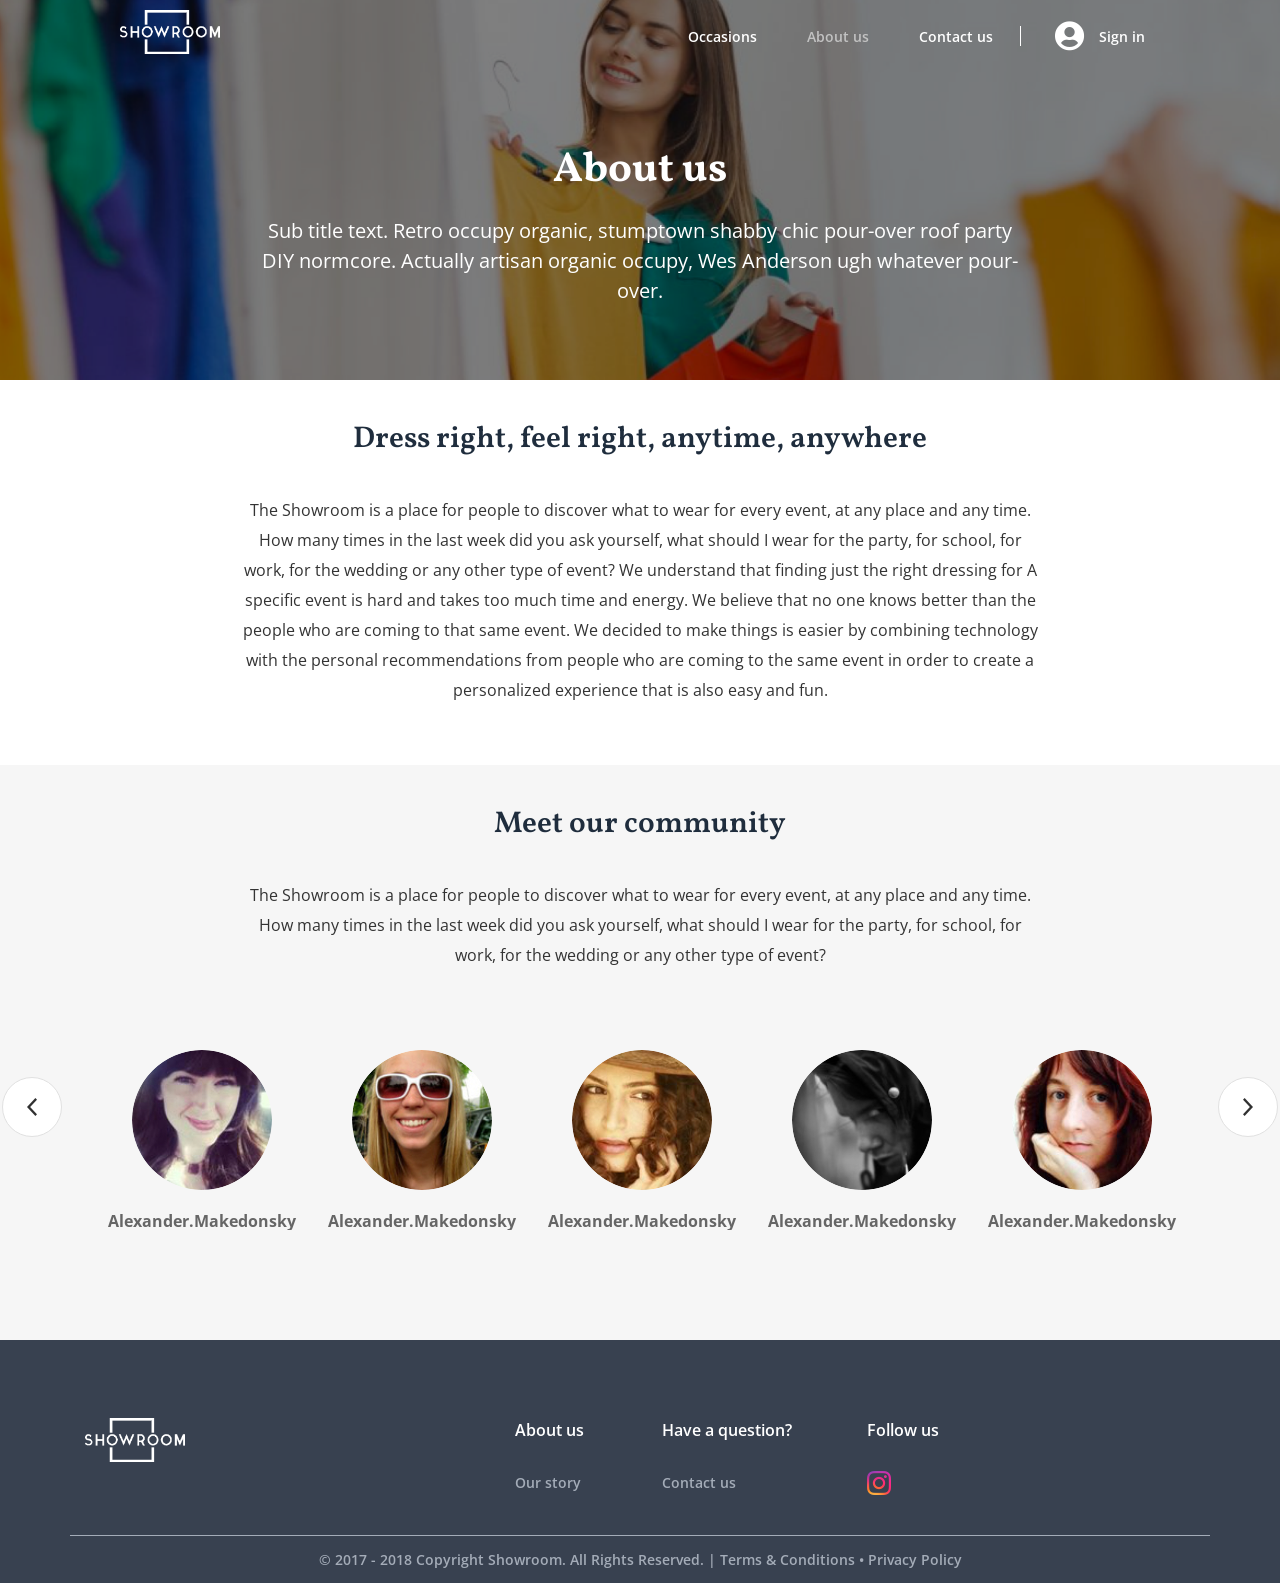
==== commit c0bd799c: "tags" ====
--- a/app/about_us.html
+++ b/app/about_us.html
@@ -170,10 +170,7 @@
 									<img class="logo" src="img/logo_white.png" alt="">
 								</a>
 							</div>
-							<div class="footer-copyright">
-								© 2017 - 2018 Copyright Showroom.<br />
-								All Rights Reserved.
-							</div>
+
 						</section>
 
 						<section class="widget col-xs-6 col-md-2">
@@ -213,10 +210,15 @@
 			<div class="footer-lower">
 				<div class="container">
 					<div class="row">
-						<a href="#">Terms & Conditions</a>  •  <a href="#">Privacy Policy</a>
-					</div>
-				</div>
-			</div><!-- //.footer-copyright -->
+						<div class="footer-copyright">
+							© 2017 - 2018 Copyright Showroom.
+							<span>All Rights Reserved.</span>
+						</div><!-- //.footer-copyright -->
+						<span class="devider">|</span>
+						<span><a href="#"> Terms & Conditions</a>  •  <a href="#">Privacy Policy</a></span>
+					</div>
+				</div>
+			</div><!-- //.footer-lower -->
 
 		</footer>
 
--- a/app/css/style.css
+++ b/app/css/style.css
@@ -5016,11 +5016,29 @@
 
 .wrapper { min-height: 100%; }
 
-h1 { font-size: 5rem; line-height: 6rem; color: #1f2d3d; font-family: "Vollkorn", serif; padding: 1.5rem 0; font-weight: 400; }
-
-h2 { font-size: 3.6rem; line-height: 4.4rem; color: #1f2d3d; font-family: "Vollkorn", serif; padding: 1.5rem 0; font-weight: 400; }
-
-.text-block, p { color: #666; font-size: 1.6rem; line-height: 3rem; }
+h1 { font-size: 5rem; line-height: 6rem; color: #1f2d3d; font-family: "Vollkorn", serif; padding: 1.5rem 0; }
+
+h2 { font-size: 3.6rem; line-height: 4.4rem; color: #1f2d3d; font-family: "Vollkorn", serif; padding: 1.5rem 0; }
+
+h1, h2, h3, h4, h5, h6 { color: #1f2d3d; font-weight: 600; }
+
+h1, h2, h3 { color: #1f2d3d; font-family: "Vollkorn", serif; margin: auto; max-width: 80rem; text-align: center; }
+
+h4, h5, h6 { color: #666; font-family: "Open Sans", sans-serif; }
+
+h1 { font-size: 4.2rem; font-weight: 700; }
+
+h2 { font-size: 3rem; }
+
+h3 { font-size: 2.4rem; }
+
+h4 { font-size: 1.8rem; }
+
+h5 { font-size: 1.6rem; }
+
+h6 { font-size: 1.4rem; }
+
+.text-block, p { color: #333; font-size: 1.6rem; line-height: 3rem; }
 
 /* text position */
 .nowrap { white-space: nowrap !important; }
@@ -5042,7 +5060,7 @@
 
 .subtitle { color: #fff; font-size: 2rem; line-height: 3rem; margin: auto; max-width: 76rem; text-align: center; }
 
-h2.section-title { color: #1f2d3d; font-family: "Vollkorn", serif; font-size: 3rem; font-weight: 600; line-height: normal; margin-bottom: 2rem; text-align: center; }
+h2.section-title { color: #1f2d3d; font-family: "Vollkorn", serif; font-size: 3rem; font-weight: 600; line-height: normal; margin: 0 auto 2rem; max-width: 80rem; text-align: center; }
 
 @media screen and (max-width: 425px) { h2.section-title { font-size: 2.4rem; line-height: normal; margin-bottom: 2.5rem; } }
 
@@ -5062,6 +5080,8 @@
 
 .instagram { background: url(../img/icons/instagram@2x.png) no-repeat center; background-size: cover; display: inline-block; height: 2.4rem; margin-top: 5px; width: 2.4rem; }
 
+body:not(.tax-ocassions) #preloader { display: none; }
+
 footer { background: #384150; color: #a4acb8; font-weight: 600; padding-top: 7.5rem; min-width: 320px; }
 
 @media screen and (max-width: 991px) { footer { padding-top: 3rem; } }
@@ -5072,7 +5092,7 @@
 
 footer a:hover { color: #fff; }
 
-footer .logo { margin-bottom: 1.5rem; }
+footer .logo { margin-bottom: 1.5rem; margin-top: 0; }
 
 @media screen and (max-width: 992px) { footer .logo { display: inline-block; } }
 
@@ -5092,18 +5112,22 @@
 
 .footer-lower .container { border-top: 1px solid; padding-bottom: .7rem; padding-top: .7rem; }
 
-.footer-copyright { display: inline-block; font-size: 1.2rem; font-weight: normal; line-height: 1.5; }
-
-@media screen and (max-width: 991px) { .footer-copyright { margin-left: 3rem; } }
-
-@media screen and (max-width: 375px) { .footer-copyright { margin-left: 1rem; } }
+@media screen and (max-width: 425px) { .footer-lower .row { display: -webkit-box; display: -webkit-flex; display: -ms-flexbox; display: flex; -webkit-box-orient: vertical; -webkit-box-direction: reverse; -webkit-flex-direction: column-reverse; -ms-flex-direction: column-reverse; flex-direction: column-reverse; } }
+
+.footer-copyright { display: inline-block; line-height: 1.5; }
+
+@media screen and (max-width: 665px) { .footer-copyright { display: block; }
+  .footer-copyright + .devider { display: none; } }
+
+@media screen and (max-width: 375px) { .footer-copyright { font-size: 1.2rem; font-weight: normal; }
+  .footer-copyright span { display: block; } }
 
 .widget { margin-bottom: 3rem; }
 
 @media screen and (max-width: 375px) { .widget { margin-bottom: 1.2rem !important; padding-left: 1rem; padding-right: 1rem; }
   .widget:first-child { -webkit-box-align: center; -webkit-align-items: center; -ms-flex-align: center; align-items: center; display: -webkit-box; display: -webkit-flex; display: -ms-flexbox; display: flex; -webkit-box-pack: justify; -webkit-justify-content: space-between; -ms-flex-pack: justify; justify-content: space-between; padding: 0 0 2rem; } }
 
-.widget-title { color: #fff; font-size: 1.6rem; line-height: 3rem; margin-bottom: 2.1rem; margin-top: 0; }
+.widget-title { color: #fff; font-family: "Open Sans", sans-serif; font-size: 1.6rem; line-height: 3rem; margin-bottom: 2.1rem; margin-top: 0; text-align: left; }
 
 @media screen and (max-width: 425px) { .widget-title { margin-bottom: 1.4rem; } }
 
@@ -5129,7 +5153,11 @@
 
 .like-button.liked .like-icon { background: url('data:image/svg+xml;utf8,<svg width="27" height="30" viewBox="0 0 21 18" xmlns="http://www.w3.org/2000/svg"><title>heart-colored</title><path d="M10.101 4.417S8.895.207 5.111.207c-4.465 0-10.967 6.846 5.082 17.592C25.237 7.03 19.665.202 15.501.202c-4.162 0-5.4 4.215-5.4 4.215z" fill="#f74236" fill-rule="evenodd"/></svg>') no-repeat center; }
 
+@media screen and (max-width: 425px) { .like-button.liked .like-icon { background: url('data:image/svg+xml;utf8,<svg width="18" height="20" viewBox="0 0 21 18" xmlns="http://www.w3.org/2000/svg"><title>heart-colored</title><path d="M10.101 4.417S8.895.207 5.111.207c-4.465 0-10.967 6.846 5.082 17.592C25.237 7.03 19.665.202 15.501.202c-4.162 0-5.4 4.215-5.4 4.215z" fill="#f74236" fill-rule="evenodd"/></svg>') no-repeat center; } }
+
 .like-icon { color: #484F56; width: 27px; height: 30px; display: inline-block; position: relative; font-size: 2.5rem; text-align: center; background: url('data:image/svg+xml;utf8,<svg width="27" height="30" viewBox="0 0 21 18" xmlns="http://www.w3.org/2000/svg"><title>heart-colored</title><path d="M10.101 4.417S8.895.207 5.111.207c-4.465 0-10.967 6.846 5.082 17.592C25.237 7.03 19.665.202 15.501.202c-4.162 0-5.4 4.215-5.4 4.215z" fill="#484F56" fill-rule="evenodd"/></svg>') no-repeat center; background-size: 100%; -webkit-animation: heartUnlike 0.1s cubic-bezier(0.175, 0.885, 0.32, 1.275) both; animation: heartUnlike 0.1s cubic-bezier(0.175, 0.885, 0.32, 1.275) both; }
+
+@media screen and (max-width: 425px) { .like-icon { height: 20px; width: 18px; } }
 
 .liked .like-icon { -webkit-animation: heartPulse 0.1s cubic-bezier(0.175, 0.885, 0.32, 1.275) both; animation: heartPulse 0.1s cubic-bezier(0.175, 0.885, 0.32, 1.275) both; color: #f74236; }
 
@@ -5326,6 +5354,8 @@
 
 .modal .close { font-size: 2.8rem; position: absolute; right: 2rem; top: 1.5rem; }
 
+@media screen and (max-width: 375px) { .modal:not(#login) .modal-body { left: 0; position: absolute; top: 50%; -webkit-transform: translateY(-50%); -ms-transform: translateY(-50%); transform: translateY(-50%); } }
+
 .modal .modal-title { font-family: "Vollkorn", serif; font-size: 2.2rem; font-weight: 600; line-height: 3rem; margin-bottom: 2.8rem; }
 
 .modal .social-links .social-login { -webkit-box-align: center; -webkit-align-items: center; -ms-flex-align: center; align-items: center; border: none; border-radius: 4px; color: #fff; display: -webkit-box; display: -webkit-flex; display: -ms-flexbox; display: flex; font-size: 1.5rem; font-weight: 600; height: 5rem; line-height: 5rem; margin-bottom: 2rem; overflow: hidden; text-align: left; }
@@ -5368,54 +5398,52 @@
 
 .modal-open { overflow: visible; padding: 0 !important; }
 
-.tag-container { opacity: 0; position: absolute; text-align: center; -webkit-transition: all 0.2s linear; transition: all 0.2s linear; visibility: hidden; }
-
-.tag-container:hover .tag-content { visibility: visible; opacity: 1; }
+.tag-container { opacity: 0; position: absolute; text-align: center; visibility: hidden; }
+
+.tag-container.add-tag .tag-content, .tag-container:hover .tag-content { visibility: visible; opacity: 1; }
 
 .show-tags .tag-container { opacity: 1; visibility: visible; }
 
-.tag-container .tag-content { background: #fff; border-radius: 4px; box-shadow: 0 0 10px -1px rgba(0, 0, 0, 0.3); bottom: 1.5rem; visibility: hidden; left: 45%; margin-bottom: 1rem; min-width: 14rem; opacity: 0; padding: .5rem 2rem .5rem .8rem; position: absolute; text-align: left; -webkit-transform: translateX(-50%); -ms-transform: translateX(-50%); transform: translateX(-50%); -webkit-transition: all 0.2s linear; transition: all 0.2s linear; z-index: 9; }
+.tag-container .tag-content { visibility: hidden; opacity: 0; z-index: 9; }
 
 .tag-container .tag-content:before { border-top: 7px solid #fff; border-left: 7px solid transparent; border-right: 7px solid transparent; content: ''; bottom: -5px; height: 0; left: 0; margin: auto; position: absolute; right: 0; width: 0; }
 
 .tag-container .tag-content:after { bottom: -2rem; content: ''; height: 2rem; left: 0; position: absolute; width: 100%; }
 
-.tag-container .name { font-size: 1.4rem; font-weight: 700; padding: 2px 0px; }
+.tag-container .name { font-size: 1.4rem; font-weight: 700; overflow: hidden; text-overflow: ellipsis; padding: 2px 0px; }
 
 .tag-container .price { font-size: 1.4rem; font-weight: 700; }
 
-.tag-container .product-link { -webkit-box-align: center; -webkit-align-items: center; -ms-flex-align: center; align-items: center; bottom: 0; color: #484F56; display: -webkit-box; display: -webkit-flex; display: -ms-flexbox; display: flex; -webkit-box-pack: end; -webkit-justify-content: flex-end; -ms-flex-pack: end; justify-content: flex-end; padding-right: 1rem; position: absolute; right: 0; text-align: center; top: 0; width: 100%; }
+.tag-container .product-link { -webkit-box-align: center; -webkit-align-items: center; -ms-flex-align: center; align-items: center; bottom: 0; color: #484F56; display: -webkit-box; display: -webkit-flex; display: -ms-flexbox; display: flex; -webkit-box-pack: end; -webkit-justify-content: flex-end; -ms-flex-pack: end; justify-content: flex-end; padding-right: 1rem; position: absolute; right: 0; text-align: center; top: 0; width: 3.5rem; }
 
 .tag-container .product-link:hover { background: rgba(0, 0, 0, 0.07); color: #1f2d3d; }
 
-.tag-container .fa-tag { color: #fff; font-size: 1.7rem; text-shadow: 1px 1px 20px #000, -1px -1px 20px #000; -webkit-transform: translateY(5px) translateX(7px); -ms-transform: translateY(5px) translateX(7px); transform: translateY(5px) translateX(7px); }
-
-.add-tag { -webkit-box-align: center; -webkit-align-items: center; -ms-flex-align: center; align-items: center; display: -webkit-box; display: -webkit-flex; display: -ms-flexbox; display: flex; position: absolute; z-index: 9; }
-
-.add-tag .fa-tag { color: #fff; font-size: 1.4rem; }
-
-.add-tag .delete-tag { color: #ccc; float: right; font-size: 1.2rem; font-weight: 500; line-height: 1.8rem; margin-bottom: .5rem; margin-top: -.6rem; }
+.tag-container .fa-tag { color: #fff; font-size: 1.7rem; text-shadow: 1px 1px 20px #000, -1px -1px 20px #000; }
+
+@media screen and (max-width: 425px) { .tag-container .fa-tag { font-size: 1.4rem; } }
+
+.tag-form { /*&:before { content: ''; height: 0; position: absolute; width: 0; z-index: 1; } &:after { top: -2rem; content: ''; height: 2rem; left: 0; position: absolute; width: 100%; }*/ }
+
+.tag-form input { color: #1f2d3d; border-radius: 4px; border: solid 1px #ccc; box-shadow: none !important; font-size: 1.2rem; font-style: italic; height: 2.6rem; margin-bottom: .7rem; outline: none !important; -webkit-transition: all 0.2s linear; transition: all 0.2s linear; }
+
+.tag-form input::-webkit-input-placeholder { color: #8c8c8c; }
+
+.tag-form input:-moz-placeholder { color: #8c8c8c; }
+
+.tag-form input::-moz-placeholder { color: #8c8c8c; }
+
+.tag-form input:-ms-input-placeholder { color: #8c8c8c; }
+
+.tag-form input:first-child { padding-right: 3.5rem; }
+
+.tag-form input:last-child { margin: 0; }
+
+.add-tag:hover .form { display: block; }
+
+.add-tag .delete-tag { color: #ccc; float: right; font-size: 1.4rem; font-weight: 600; line-height: 1.8rem; margin-bottom: 1rem; margin-top: -.5rem; }
 
 .add-tag .delete-tag:hover { color: #a4acb8; }
 
-.add-tag .form { background-color: #fff; margin: 1.5rem 1rem; padding: 1rem; position: relative; width: 18rem; }
-
-.add-tag .form:before { content: ''; height: 0; position: absolute; width: 0; z-index: 1; }
-
-.add-tag .form input { color: #1f2d3d; border-radius: 4px; border: solid 1px #ccc; box-shadow: none !important; font-size: 1rem; font-style: italic; height: 20px; margin-bottom: 6px; outline: none !important; -webkit-transition: all 0.2s linear; transition: all 0.2s linear; }
-
-.add-tag .form input::-webkit-input-placeholder { color: #8c8c8c; }
-
-.add-tag .form input:-moz-placeholder { color: #8c8c8c; }
-
-.add-tag .form input::-moz-placeholder { color: #8c8c8c; }
-
-.add-tag .form input:-ms-input-placeholder { color: #8c8c8c; }
-
-.add-tag .form input:first-child { padding-right: 3rem; }
-
-.add-tag .form input:last-child { margin: 0; }
-
 .add-tag.tag-left .form:before { border-right: 7px solid #fff; border-top: 7px solid transparent; border-bottom: 7px solid transparent; left: -7px; top: 50%; -webkit-transform: translateY(-50%); -ms-transform: translateY(-50%); transform: translateY(-50%); }
 
 .add-tag.tag-right { -webkit-box-orient: horizontal; -webkit-box-direction: reverse; -webkit-flex-direction: row-reverse; -ms-flex-direction: row-reverse; flex-direction: row-reverse; }
@@ -5430,17 +5458,17 @@
 
 .add-tag.tag-bottom .form:before { border-top: 7px solid #fff; border-left: 7px solid transparent; border-right: 7px solid transparent; bottom: -7px; left: 50%; -webkit-transform: translateX(-50%); -ms-transform: translateX(-50%); transform: translateX(-50%); }
 
-.add-tag .link-button { color: #ccc; cursor: pointer; font-size: 1.5rem; display: block; height: 1.8rem; padding: 2px 0; position: absolute; right: 12px; text-align: center; top: 28px; width: 2.8rem; }
+.add-tag .link-button { color: #ccc; cursor: pointer; font-size: 1.5rem; display: block; height: 1.8rem; padding: 2px 0; position: absolute; right: 1.2rem; text-align: center; top: 3.4rem; width: 2.8rem; }
 
 .add-tag .link-button:hover { color: #a4acb8; }
 
-.add-tag .link-button .icon-link { height: 1.5rem; -webkit-transform: rotateZ(45deg); -ms-transform: rotate(45deg); transform: rotateZ(45deg); width: 3rem; }
+.add-tag .link-button .icon-link { height: 2rem; -webkit-transform: rotateZ(45deg); -ms-transform: rotate(45deg); transform: rotateZ(45deg); width: 3rem; }
 
 .add-tag form .url-link:not(.show) { height: 0; margin: 0; padding-bottom: 0; padding-top: 0; visibility: hidden; }
 
-.item-tag { background: rgba(255, 255, 255, 0.9); bottom: 1.2rem; border-radius: 3rem; color: transparent; cursor: pointer; font-size: 1.2rem; font-weight: 600; height: 2.7rem; left: 1rem; line-height: 2.7rem; max-width: 3rem; padding: 0 .8rem; position: absolute; text-align: center; -webkit-transition: all .6s; transition: all .6s; white-space: nowrap; z-index: 1; }
-
-@media screen and (max-width: 375px) { .item-tag { bottom: 1rem; font-size: .9rem; left: .5rem; } }
+.item-tag { background: rgba(255, 255, 255, 0.9); bottom: 1.2rem; border-radius: 3rem; color: transparent; cursor: pointer; font-size: 1.2rem; font-weight: 600; height: 3rem; left: 1rem; line-height: 3rem; max-width: 3rem; padding: 0 .8rem; position: absolute; text-align: center; -webkit-transition: all .6s; transition: all .6s; white-space: nowrap; z-index: 1; }
+
+@media screen and (max-width: 425px) { .item-tag { bottom: 1rem; font-size: .9rem; height: 2.4rem; line-height: 2.4rem; left: .5rem; padding: 0 .6rem; } }
 
 .item-tag:not(.has-tags):hover { border-radius: 3rem; color: #5f5f5f; cursor: default; max-width: 100%; padding: 0 1.3rem; width: auto; }
 
@@ -5454,19 +5482,39 @@
 
 .item-tag i { color: #484F56; font-size: 1.5rem; -webkit-transition: all .3s; transition: all .3s; vertical-align: middle; }
 
+@media screen and (max-width: 425px) { .item-tag i { font-size: 1.2rem; } }
+
 .item-tag span { display: inline-block; display: none; line-height: inherit; margin-top: -3px; overflow: hidden; vertical-align: middle; }
 
+@media screen and (max-width: 425px) { .item-tag span { margin-top: -1px; } }
+
 .item-tag.has-tags:before { background: #df2f4a; border: 1px solid #fff; border-radius: 50%; color: #fff; content: attr(data-tags); font-family: "Roboto", sans-serif; font-size: 11px; font-weight: normal; height: 2rem; line-height: 1.8rem; position: absolute; right: -1rem; text-align: center; top: -1rem; width: 2rem; display: -webkit-box; display: -webkit-flex; display: -ms-flexbox; display: flex; -webkit-box-align: center; -webkit-align-items: center; -ms-flex-align: center; align-items: center; -webkit-box-pack: center; -webkit-justify-content: center; -ms-flex-pack: center; justify-content: center; }
 
 .item-tag.has-tags > span { display: none; }
 
 .wear-icon { color: #484F56; cursor: pointer; font-size: 2rem; position: relative; -webkit-transition: all 0.2s linear; transition: all 0.2s linear; }
 
+@media screen and (max-width: 425px) { .wear-icon { font-size: 1.5rem; } }
+
 .wear-icon:before { background: #aaa; border: 1px solid #fff; border-radius: 50%; color: #fff; content: '?'; font-family: "Roboto", sans-serif; font-size: 11px; font-weight: normal; height: 1.8rem; position: absolute; right: -1rem; top: -1rem; width: 1.8rem; display: -webkit-box; display: -webkit-flex; display: -ms-flexbox; display: flex; -webkit-box-align: center; -webkit-align-items: center; -ms-flex-align: center; align-items: center; -webkit-box-pack: center; -webkit-justify-content: center; -ms-flex-pack: center; justify-content: center; -webkit-transition: all 0.2s linear; transition: all 0.2s linear; }
 
 .wear-icon.active { color: #df2f4a; }
 
 .wear-icon.active:before { background: #df2f4a; }
+
+.tag-content { background-color: #fff; border-radius: 4px; bottom: 1.5rem; box-shadow: 0 0 10px -1px rgba(0, 0, 0, 0.3); font-weight: 600; left: 0; margin-bottom: 1rem; max-width: 30rem; padding: 1rem; position: absolute; text-align: left; -webkit-transform: translateX(-50%); -ms-transform: translateX(-50%); transform: translateX(-50%); }
+
+.tag-content:before { border-top: 7px solid #fff; border-left: 7px solid transparent; border-right: 7px solid transparent; content: ''; bottom: -5px; height: 0; left: 0; margin: auto; position: absolute; right: 0; width: 0; }
+
+.tag-content:after { bottom: -2rem; content: ''; height: 2rem; left: 0; position: absolute; width: 100%; }
+
+.tag-form { display: none; padding-bottom: 1.5rem; width: 20rem; }
+
+.add-tag .tag-form { display: block; }
+
+.tag-text { display: block; min-width: 14rem; padding: .5rem 3.5rem .5rem 1rem; }
+
+.add-tag .tag-text { display: none; }
 
 .hero-slider { position: relative; }
 
@@ -5520,11 +5568,11 @@
 
 .occasion-item .occasion-image { max-height: 33rem; overflow: hidden; position: relative; }
 
-@media screen and (max-width: 425px) { .occasion-item .occasion-image { max-height: 23.8rem; } }
+@media screen and (max-width: 425px) { .occasion-item .occasion-image { max-height: 20.7rem; } }
 
 .occasion-item .occasion-image img { max-height: 33rem; width: 100%; }
 
-@media screen and (max-width: 425px) { .occasion-item .occasion-image img { max-height: 23.8rem; } }
+@media screen and (max-width: 425px) { .occasion-item .occasion-image img { max-height: 20.7rem; } }
 
 .occasion-item .occasion-info { background: #fff; color: #666; font-size: 1.2rem; font-weight: 600; padding: 2rem; }
 
@@ -5660,7 +5708,7 @@
 
 @media screen and (max-width: 992px) { .event-info-section .subtitle { padding-bottom: 0; } }
 
-.event-info-section .event-persons-list { -webkit-box-align: center; -webkit-align-items: center; -ms-flex-align: center; align-items: center; color: #fff; display: -webkit-box; display: -webkit-flex; display: -ms-flexbox; display: flex; -webkit-box-orient: vertical; -webkit-box-direction: normal; -webkit-flex-direction: column; -ms-flex-direction: column; flex-direction: column; font-size: 1.4rem; font-weight: bold; -webkit-box-pack: center; -webkit-justify-content: center; -ms-flex-pack: center; justify-content: center; margin-bottom: 1rem; }
+.event-info-section .event-persons-list { -webkit-box-align: center; -webkit-align-items: center; -ms-flex-align: center; align-items: center; color: #fff; display: -webkit-box; display: -webkit-flex; display: -ms-flexbox; display: flex; -webkit-box-orient: vertical; -webkit-box-direction: normal; -webkit-flex-direction: column; -ms-flex-direction: column; flex-direction: column; font-size: 1.6rem; font-weight: bold; -webkit-box-pack: center; -webkit-justify-content: center; -ms-flex-pack: center; justify-content: center; margin-bottom: 1rem; }
 
 .event-info-section .event-persons-list ul { font-weight: normal; list-style: none; margin: 1rem 0 0; padding: 0; }
 
@@ -5670,7 +5718,7 @@
 
 @media screen and (max-width: 375px) { .event-info-section .event-persons-list ul li { margin: 0 .5rem; } }
 
-.event-info-section .event-persons-list ul a { font-weight: 600; }
+.event-info-section .event-persons-list ul a { font-size: 1.4rem; font-weight: 600; }
 
 .event-info-section .event-persons-list ul a:hover { color: #c2c2c2; }
 
@@ -5686,7 +5734,34 @@
 
 @media screen and (max-width: 425px) { .event-items-section .grid { width: 100%; } }
 
-.event-items-section .grid-item { background: rgba(0, 0, 0, 0.025); border-radius: 5px; margin-bottom: 1rem; padding: 1rem; -webkit-transition: all .3s; transition: all .3s; width: 325px; }
+.event-items-section .grid-item { background: rgba(0, 0, 0, 0.025); border-radius: 5px; margin-bottom: 1rem; opacity: 0; padding: 1rem; width: 325px; -webkit-transition: opacity .3s 15s; transition: opacity .3s 15s; /*
+    &[style*="left: 0"] {
+      &:first-child {opacity: 1 !important;}
+      @media screen and (max-width: 1702px) {
+        &:not(:nth-child(n+4)) {
+          opacity: 0;
+          //transition: none;
+        }
+      }//@media screen and (max-width: 1702px)
+
+      @media screen and (max-width: 1372px) {
+        &:not(:nth-child(n+3)) {
+          opacity: 0;
+          //transition: none;
+        }
+      }//@media screen and (max-width: 1372px)
+
+      @media screen and (max-width: 1041px) {
+        &:not(:nth-child(n+2)) {
+          opacity: 0;
+          //transition: none;
+        }
+      }//@media screen and (max-width: 1041px)
+
+    }//&[style*="left: 0"]
+*/ }
+
+.event-items-section .grid-item.visible { opacity: 1; -webkit-transition: opacity .5s 15s; transition: opacity .5s 15s; }
 
 .event-items-section .grid-item:hover { background: rgba(0, 0, 0, 0.06); }
 
@@ -5732,18 +5807,20 @@
 
 @media screen and (max-width: 375px) { .event-items-section .grid-item .grid-item-footer { padding: 0; } }
 
-.event-items-section .grid-item .grid-item-footer .likes { -webkit-box-align: center; -webkit-align-items: center; -ms-flex-align: center; align-items: center; display: -webkit-box; display: -webkit-flex; display: -ms-flexbox; display: flex; margin-right: 1.5rem; min-width: 3rem; padding-top: .5rem; }
+.event-items-section .grid-item .grid-item-footer .likes { -webkit-box-align: center; -webkit-align-items: center; -ms-flex-align: center; align-items: center; display: -webkit-box; display: -webkit-flex; display: -ms-flexbox; display: flex; margin-right: 1.5rem; min-width: 3rem; padding-top: .2rem; }
 
 @media screen and (max-width: 375px) { .event-items-section .grid-item .grid-item-footer .likes { margin-right: .5rem; } }
 
 .event-items-section .grid-item .grid-item-footer .wear { display: -webkit-box; display: -webkit-flex; display: -ms-flexbox; display: flex; -webkit-box-pack: justify; -webkit-justify-content: space-between; -ms-flex-pack: justify; justify-content: space-between; padding-top: 5px; position: relative; z-index: 1; }
 
-.event-items-section .grid-item .grid-item-footer .wear div { padding: 0 0 0 1rem; }
+.event-items-section .grid-item .grid-item-footer .wear div { padding: 0 3px 0 1rem; }
 
 @media screen and (max-width: 425px) { .event-items-section .grid-item .grid-item-footer .wear div span { display: none; } }
 
 .event-items-section .grid-item .grid-item-footer .share { color: #484F56; display: -webkit-box; display: -webkit-flex; display: -ms-flexbox; display: flex; font-size: 2.2rem; margin-left: auto; }
 
+@media screen and (max-width: 425px) { .event-items-section .grid-item .grid-item-footer .share { font-size: 1.8rem; padding-top: 5px; } }
+
 .event-items-section .grid-item .grid-item-footer .share:hover { color: #1f2d3d; }
 
 .bg-w { background-color: #fff; }
